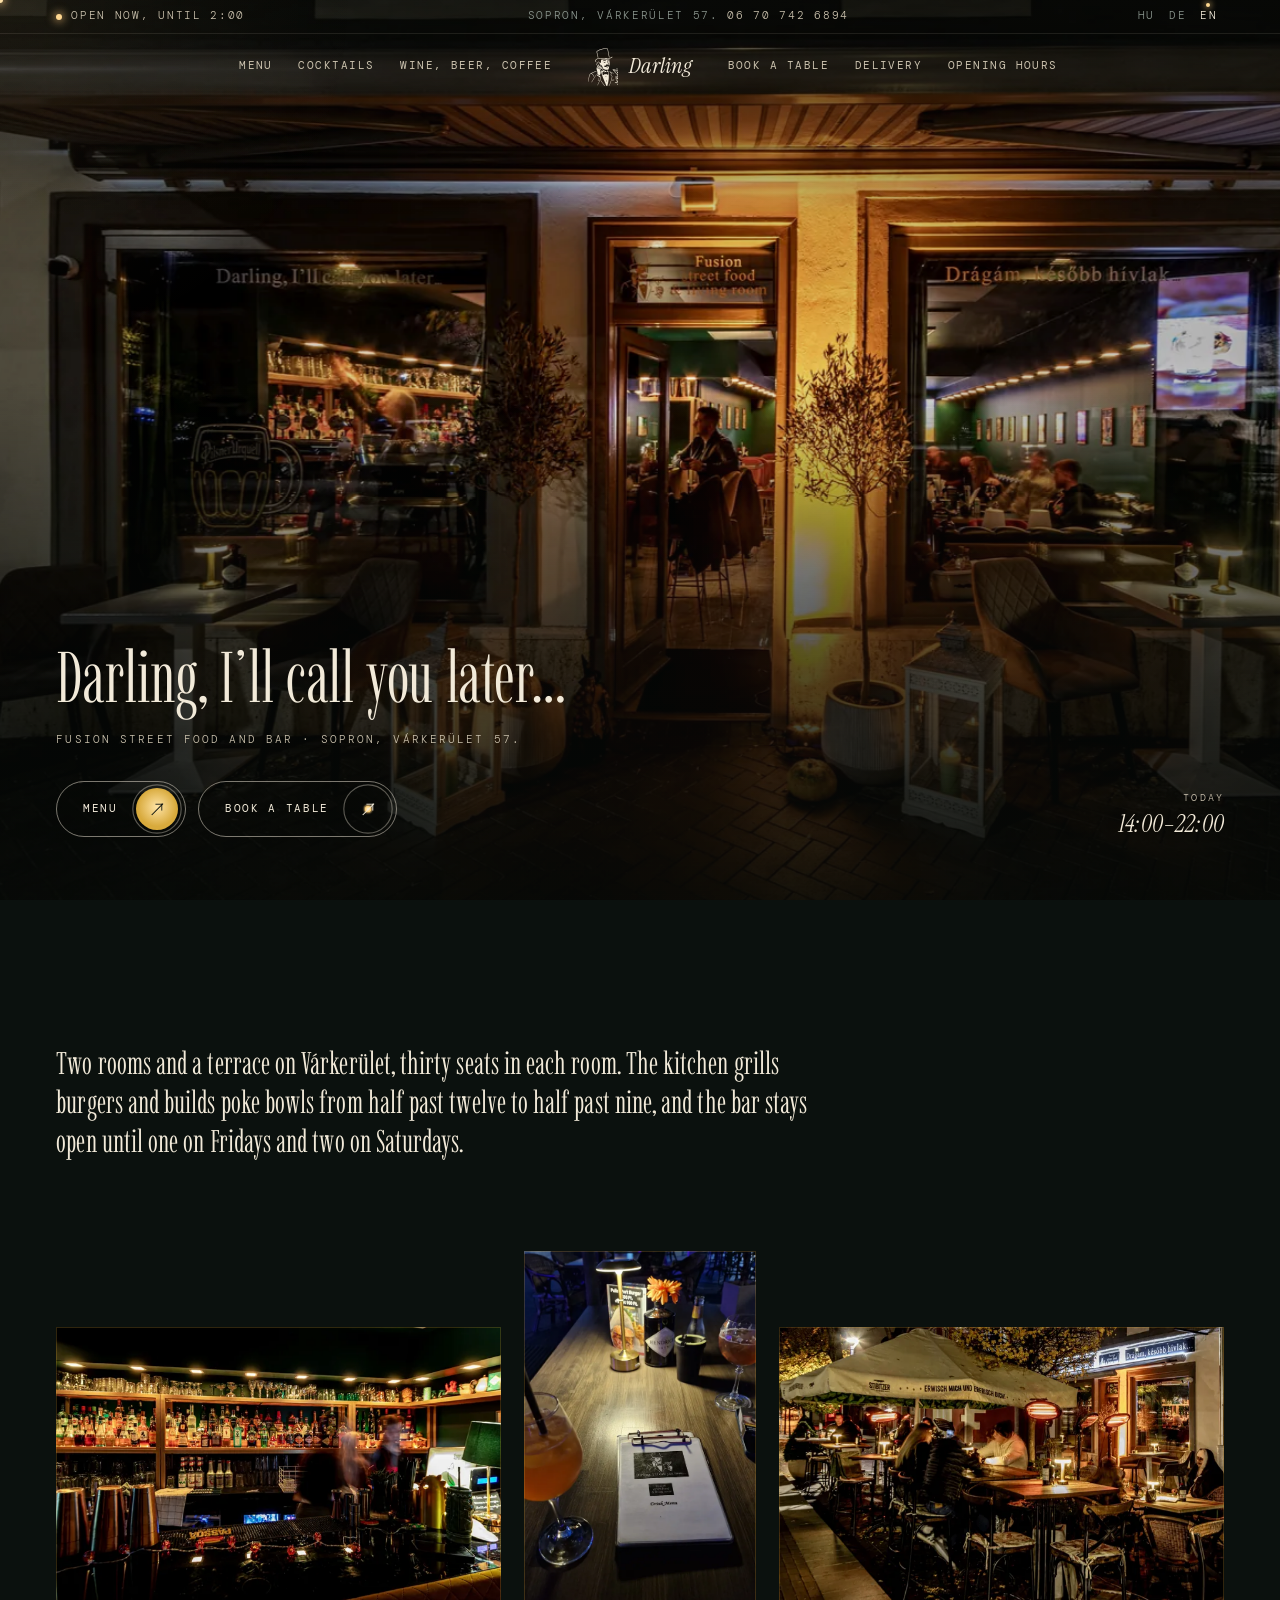
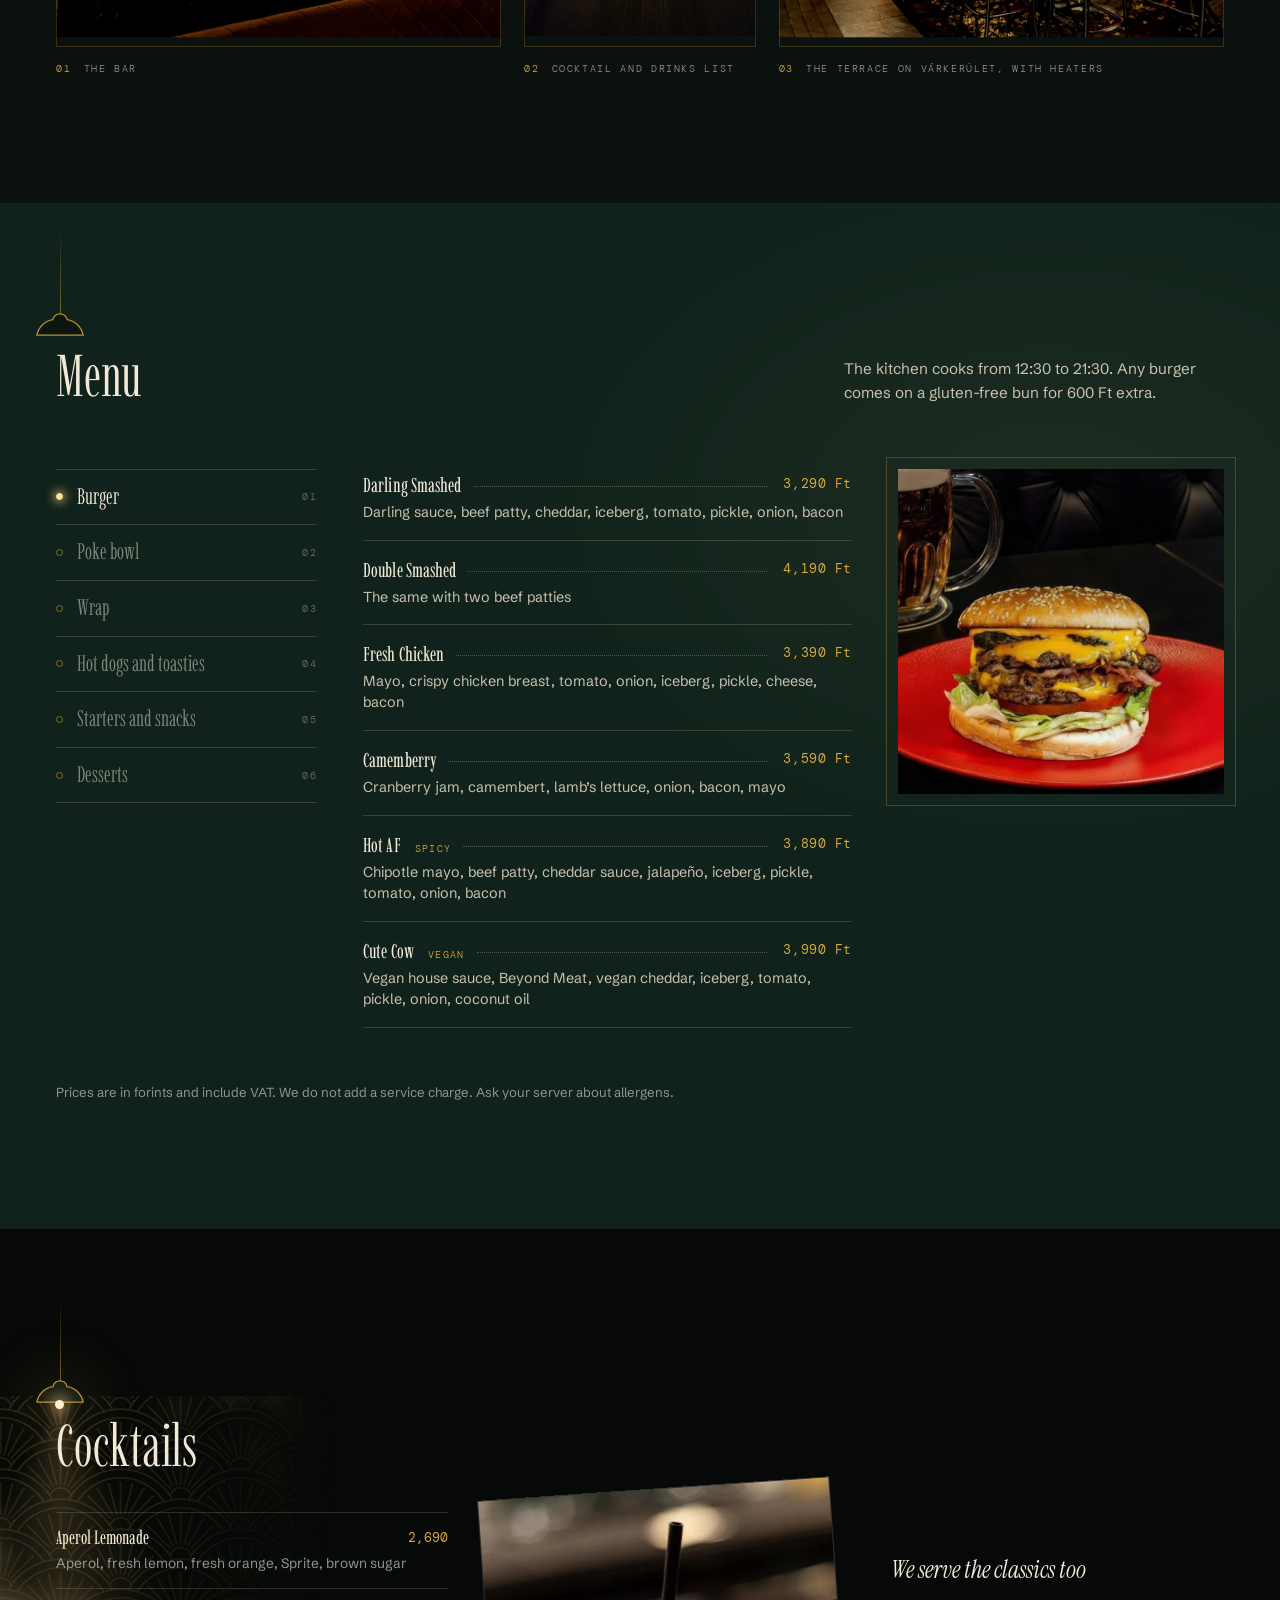
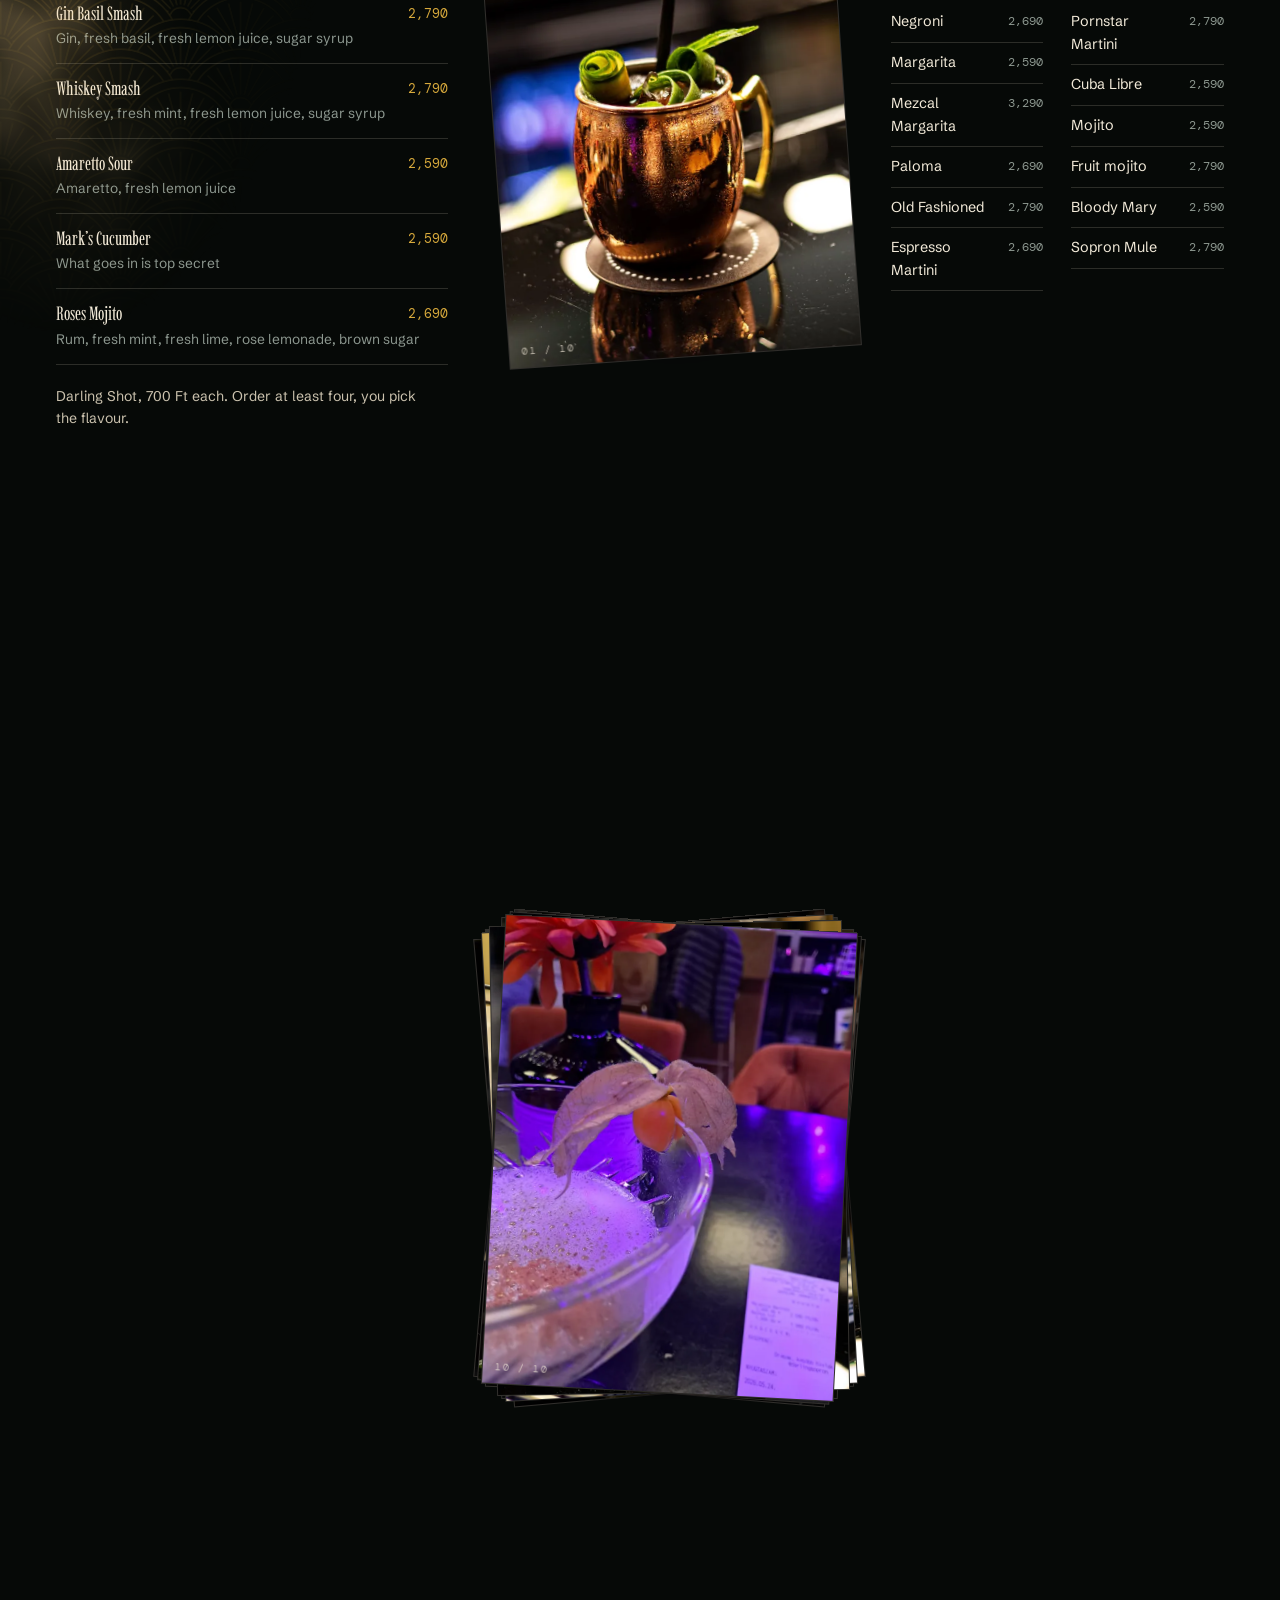
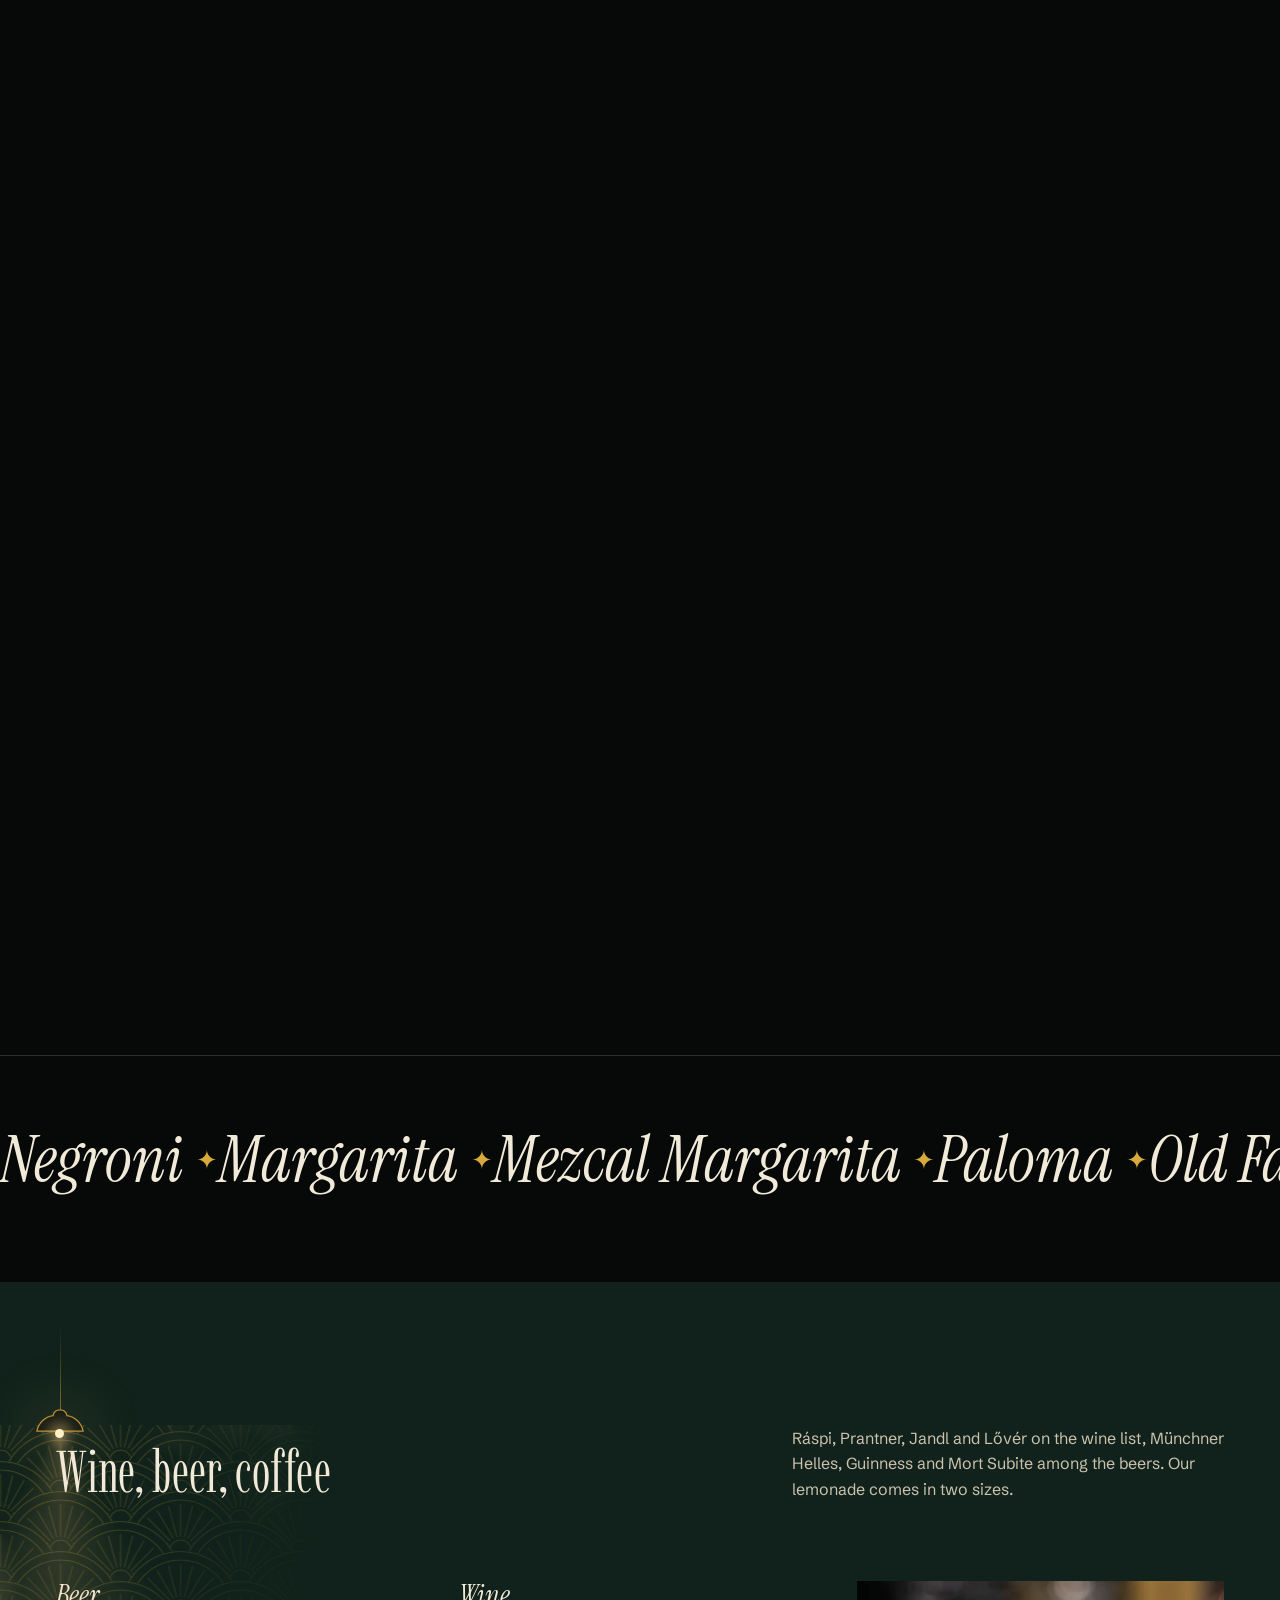
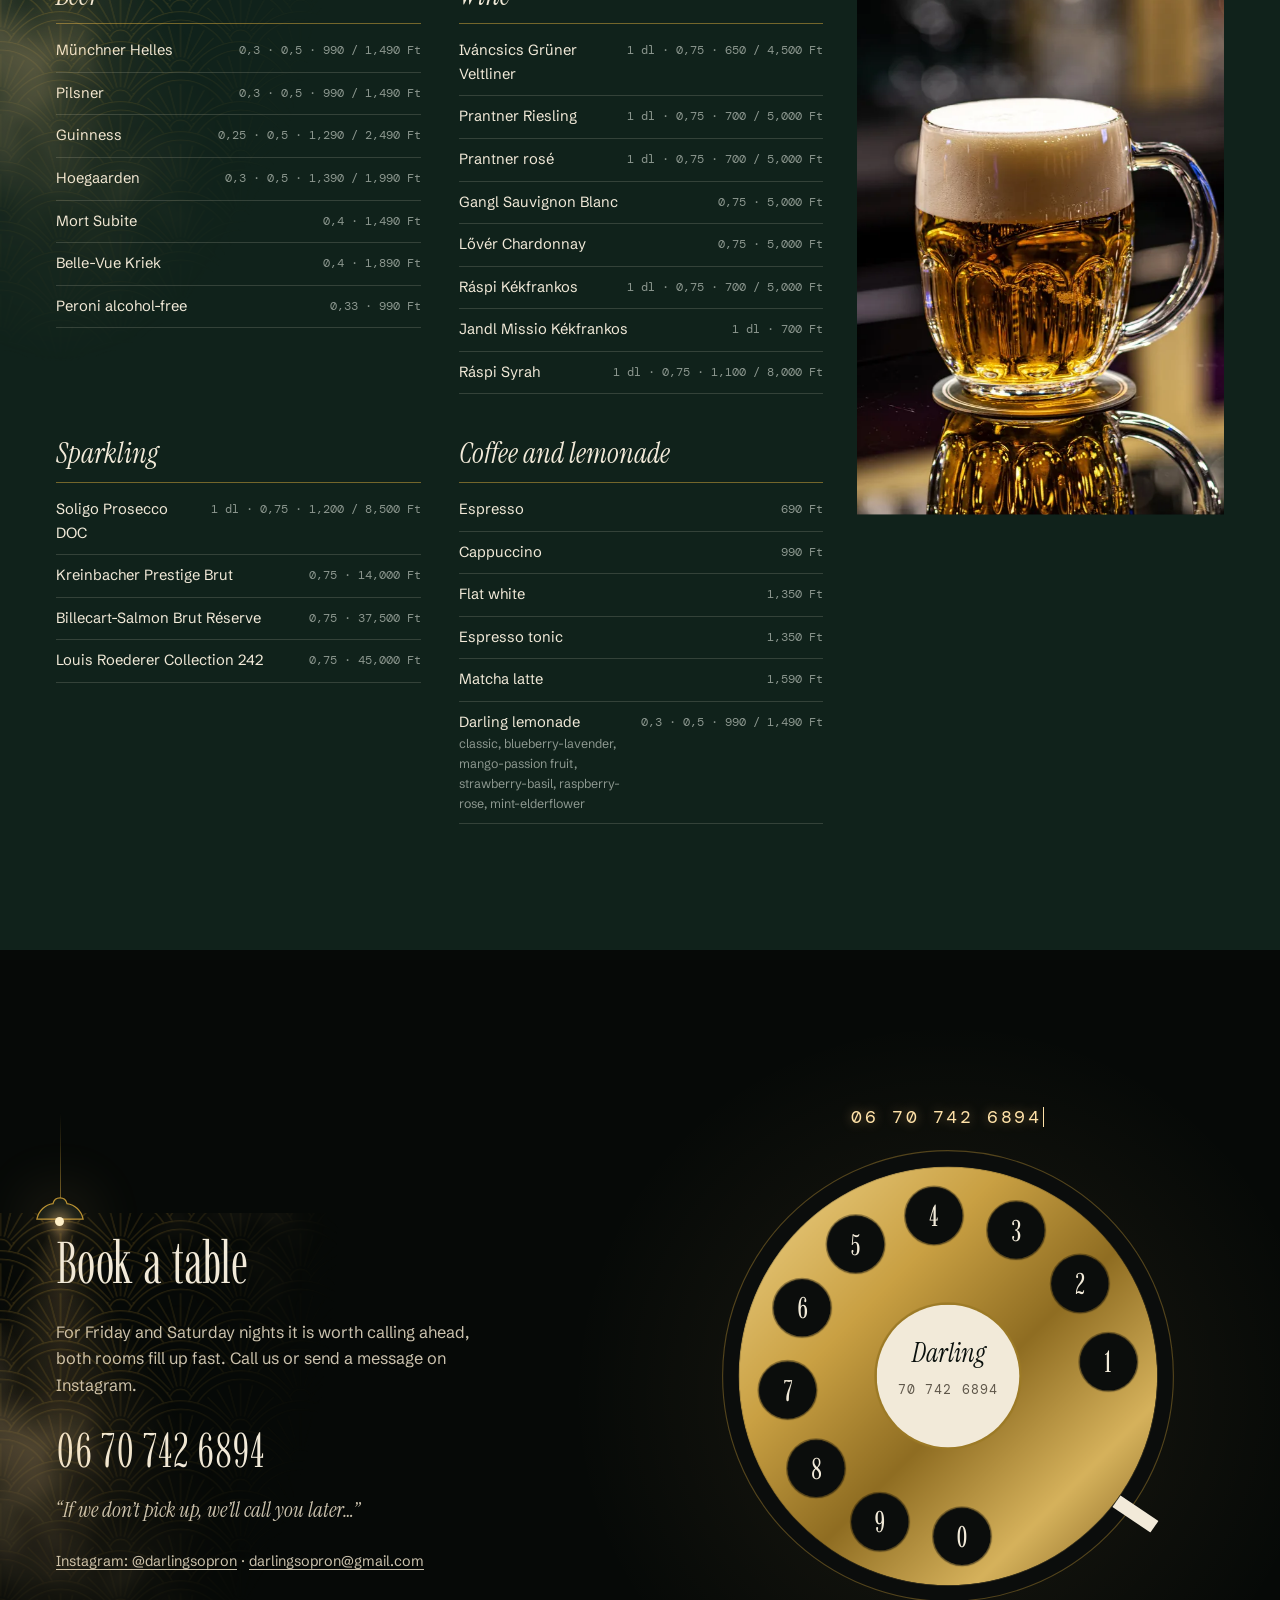
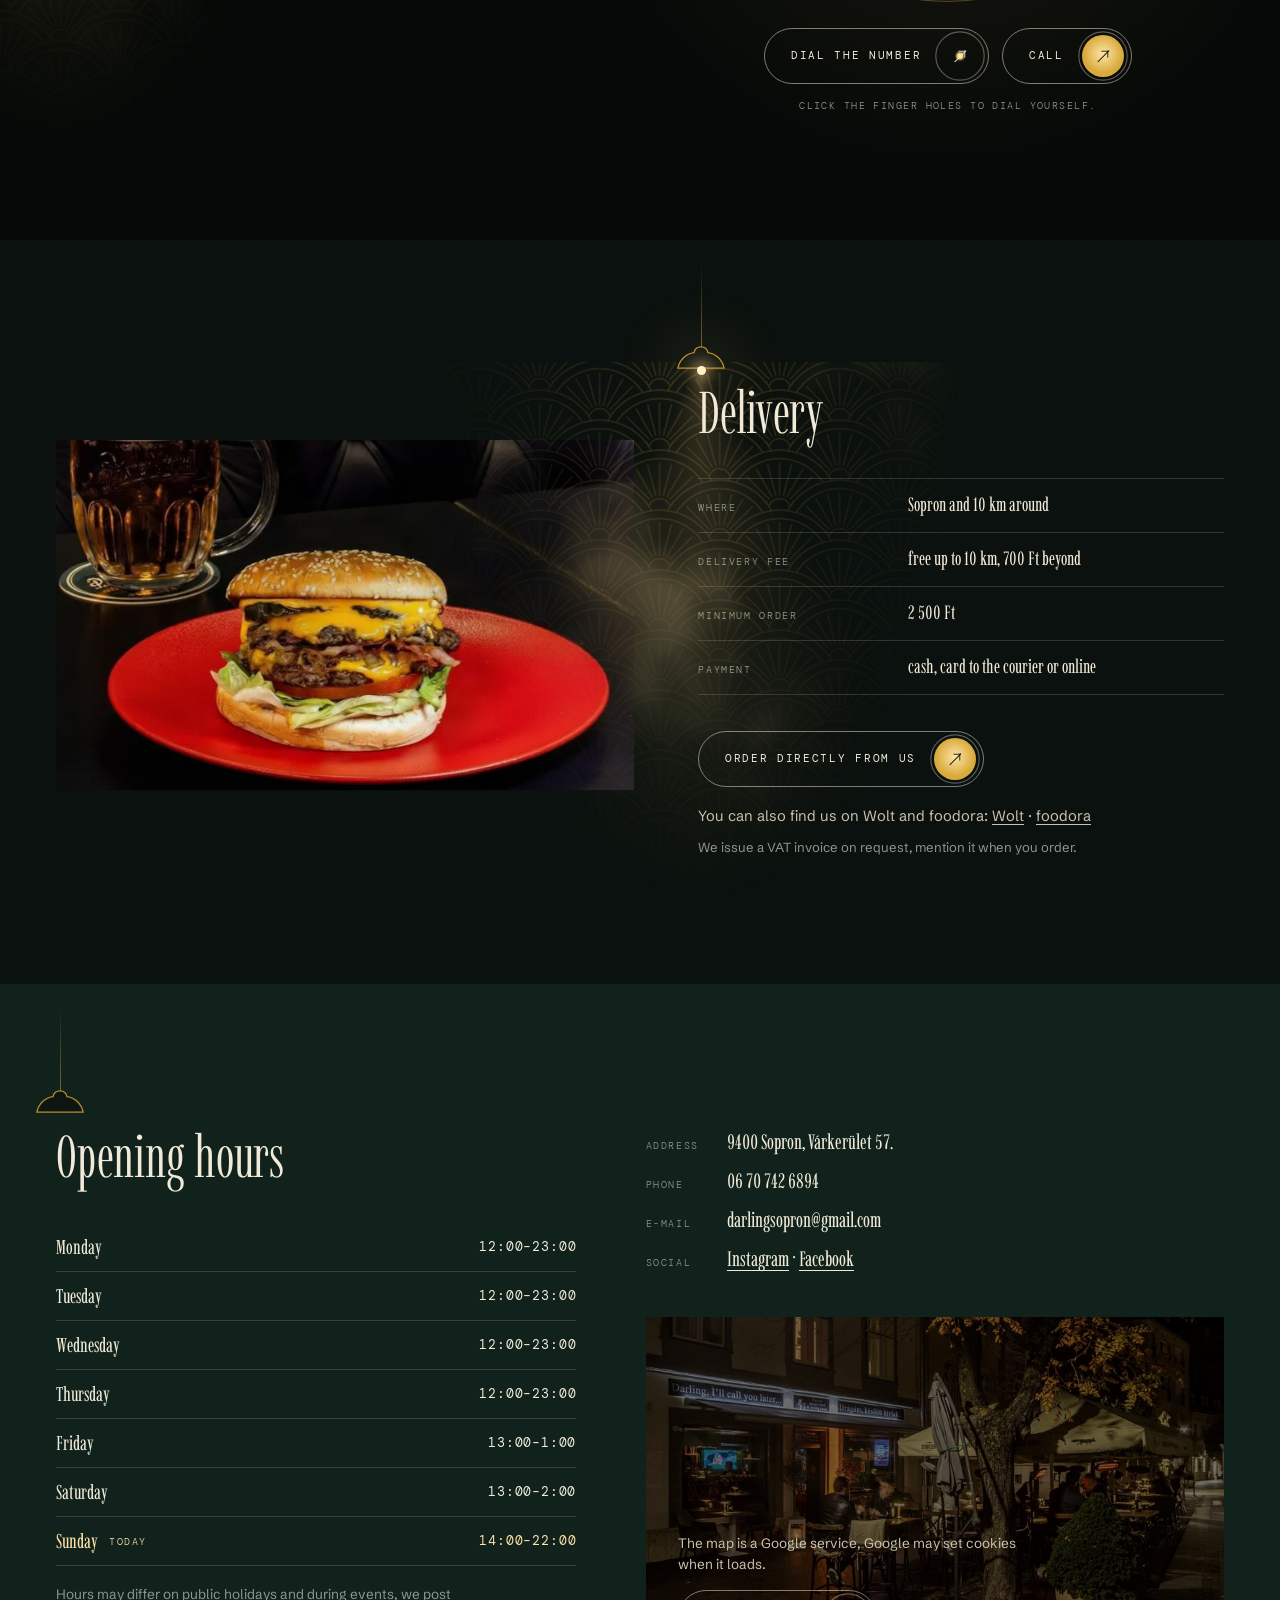
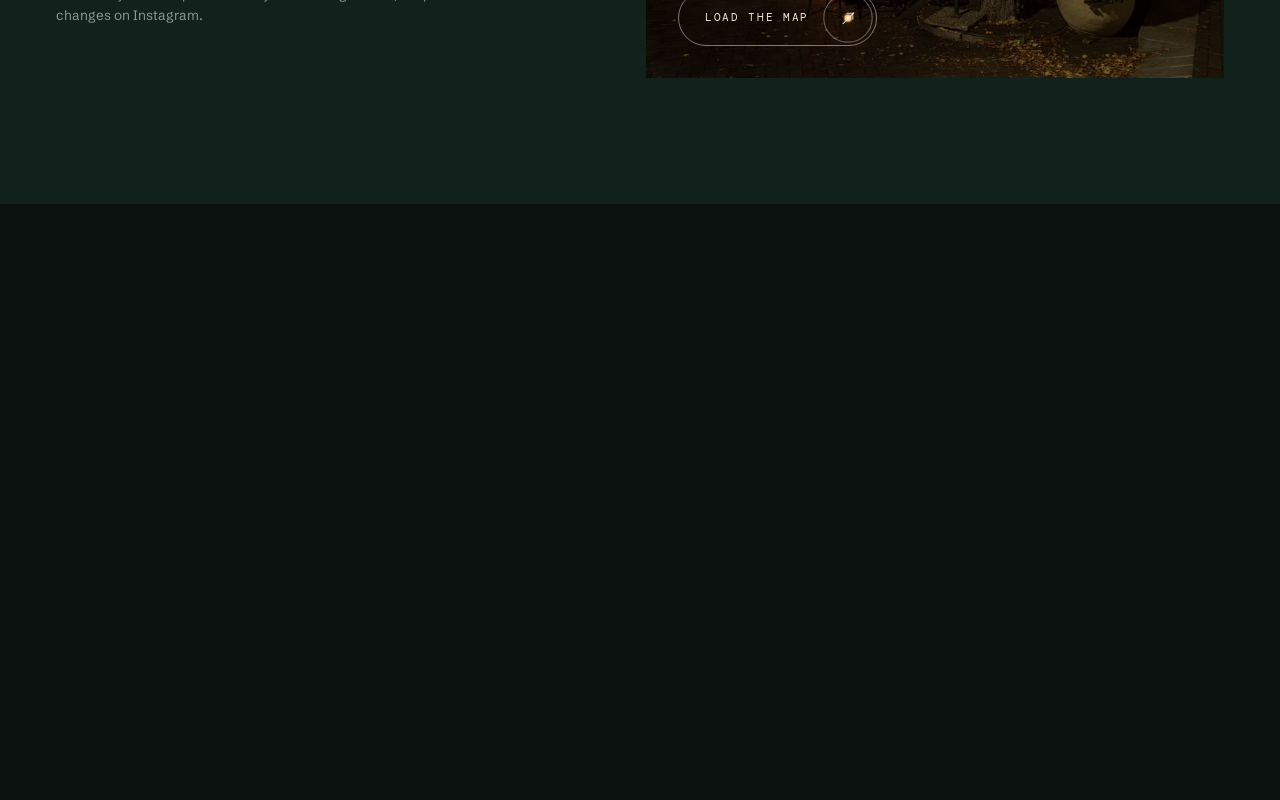
==== site/index.html @ 666ddae2 "v4 háttér: minta csak a fényben, lámpafüst Co-Authored-By: Claude Opus 5.5 <noreply@anthropic.com> C" ====
<!doctype html>
<html lang="hu" class="js">
<head>
<meta charset="utf-8">
<meta name="viewport" content="width=device-width, initial-scale=1">
<title>Drágám, később hívlak… · Darling, I’ll call you later · Sopron, Várkerület 57.</title>
<meta name="description" content="Street food, koktélbár és kávé Sopronban, a Várkerület 57–59.-ben. Smashed burger, poke bowl, wrap, koktélok, soproni borok. Asztalfoglalás: 06 70 742 6894.">
<meta name="robots" content="noindex">
<meta name="theme-color" content="#0d1411">
<meta property="og:title" content="Drágám, később hívlak… · Sopron, Várkerület 57.">
<meta property="og:description" content="Street food, koktélok és kávé a soproni Várkerületen.">
<meta property="og:image" content="img/hero-1400.webp?v=4">
<link rel="icon" href="img/favicon.svg?v=4" type="image/svg+xml">
<link rel="preload" href="fonts/imbue-latin-opsz-normal.woff2" as="font" type="font/woff2" crossorigin>
<link rel="preload" href="fonts/imbue-latin-ext-opsz-normal.woff2" as="font" type="font/woff2" crossorigin>
<link rel="preload" href="fonts/dm-mono-latin-300-normal.woff2" as="font" type="font/woff2" crossorigin>
<link rel="preload" href="fonts/schibsted-grotesk-latin-wght-normal.woff2" as="font" type="font/woff2" crossorigin>
<link rel="preload" href="img/hero-1400.webp?v=4" as="image" media="(max-width: 1400px)">
<link rel="preload" href="img/hero-2400.webp?v=4" as="image" media="(min-width: 1401px)">
<link rel="stylesheet" href="css/style.css?v=4">
<script>
(function(){var h=document.documentElement,s=null;try{s=sessionStorage.getItem('dl-intro')}catch(e){}
var rm=matchMedia('(prefers-reduced-motion: reduce)').matches,sd=navigator.connection&&navigator.connection.saveData;
if(!s&&!rm&&!sd&&!(location.hash&&location.hash.length>1)&&scrollY<40){h.classList.add('intro-on');setTimeout(function(){if(!h.classList.contains('intro-run'))h.classList.add('no-intro');},4500);}
try{var l=localStorage.getItem('dl-lang');if(!l){var n=(navigator.languages||[navigator.language||'hu']).map(function(x){return String(x).slice(0,2)});l=n.filter(function(x){return x==='hu'||x==='de'||x==='en'})[0]||'en';}if(l!=='hu'){h.lang=l;h.classList.add('lang-pending');}}catch(e){}})();
</script>
</head>
<body>
<a class="skip" href="#etlap" data-i18n="skip">Ugrás az étlapra</a>

<div class="intro" id="intro" aria-hidden="true">
  <div class="intro__half intro__half--l"></div>
  <div class="intro__half intro__half--r"></div>
  <div class="intro__glow"></div>
  <div class="intro__seam"></div>
  <div class="intro__bar intro__bar--t"></div>
  <div class="intro__bar intro__bar--b"></div>
  <p class="intro__cap"><span class="intro__l1" id="introL1"></span><span class="intro__l2" id="introL2"></span></p>
  <p class="intro__sub" id="introSub"></p>
  <p class="intro__skip" id="introSkip"></p>
</div>

<header class="hd" id="hd">
  <div class="hd__strip">
    <span class="live" id="live"><i></i><span id="liveTxt">Nyitvatartás</span></span>
    <a class="hd__tel" href="tel:+36707426894"><i>Sopron, Várkerület 57.</i>06 70 742 6894</a>
    <div class="lang" role="group" aria-label="Nyelv / Sprache / Language">
      <button type="button" data-lang="hu" aria-pressed="true">HU</button><button type="button" data-lang="de" aria-pressed="false">DE</button><button type="button" data-lang="en" aria-pressed="false">EN</button>
    </div>
  </div>
  <div class="hd__bar">
    <nav class="hd__nav" aria-label="Fő menü">
      <div class="hd__grp hd__grp--l">
        <a href="#etlap" data-i18n="n1">Étlap</a>
        <a href="#bar" data-i18n="n2">Koktélok</a>
        <a href="#italok" data-i18n="n3">Bor, sör, kávé</a>
      </div>
      <a class="hd__brand" href="#top" aria-label="Darling, I’ll call you later, vissza az elejére">
        <img src="img/logo.svg?v=4" alt="" width="34" height="43">
        <span class="hd__name">Darling</span>
      </a>
      <div class="hd__grp hd__grp--r">
        <a href="#foglalas" data-i18n="n4">Asztalfoglalás</a>
        <a href="#rendeles" data-i18n="n5">Házhozszállítás</a>
        <a href="#nyitvatartas" data-i18n="n6">Nyitvatartás</a>
      </div>
    </nav>
    <div class="hd__mob">
      <div class="lang" role="group" aria-label="Nyelv / Sprache / Language">
        <button type="button" data-lang="hu" aria-pressed="true">HU</button><button type="button" data-lang="de" aria-pressed="false">DE</button><button type="button" data-lang="en" aria-pressed="false">EN</button>
      </div>
      <button class="burger" id="burger" type="button" aria-expanded="false" aria-controls="mnav"><span></span><span></span><b data-i18n="menu">Menü</b></button>
    </div>
  </div>
</header>

<nav class="mnav" id="mnav" hidden aria-label="Menü">
  <a href="#etlap"><span>01</span><b data-i18n="n1">Étlap</b></a>
  <a href="#bar"><span>02</span><b data-i18n="n2">Koktélok</b></a>
  <a href="#italok"><span>03</span><b data-i18n="n3">Bor, sör, kávé</b></a>
  <a href="#foglalas"><span>04</span><b data-i18n="n4">Asztalfoglalás</b></a>
  <a href="#rendeles"><span>05</span><b data-i18n="n5">Házhozszállítás</b></a>
  <a href="#nyitvatartas"><span>06</span><b data-i18n="n6">Nyitvatartás</b></a>
  <p class="mnav__tel"><a href="tel:+36707426894">06 70 742 6894</a></p>
</nav>

<main id="main">

<section class="hero" id="top" data-gl="1">
  <div class="hero__stack">
    <img class="hero__img" src="img/hero-1400.webp?v=4" srcset="img/hero-800.webp?v=4 800w, img/hero-1400.webp?v=4 1400w, img/hero-2400.webp?v=4 2400w" sizes="100vw" alt="A Darling bejárata este a Várkerületen: nyitott ajtó, lámpások, asztalok a járdán" width="2400" height="1597" fetchpriority="high">
    <div class="hero__shade"></div>
    <div class="hero__dark" id="heroDark"></div>
  </div>
  <div class="hero__txt">
    <h1 class="hero__title bl" id="heroTitle" data-i18n="h1">Drágám, később hívlak…</h1>
    <p class="hero__sub" data-i18n="hsub">Fusion street food és bár · Sopron, Várkerület 57.</p>
    <div class="hero__go">
      <a class="go" href="#etlap"><span data-i18n="hgo1">Étlap</span><i class="go__ar" aria-hidden="true"></i></a>
      <a class="go go--line" href="#foglalas"><span data-i18n="hgo2">Asztalfoglalás</span><i class="go__ar" aria-hidden="true"></i></a>
    </div>
  </div>
  <p class="hero__today" id="heroToday"></p>
</section>

<section class="sec about" id="rolunk" aria-labelledby="aboutH">
  <div class="about__in">
    <h2 class="sr" id="aboutH" data-i18n="aboutH">Rólunk</h2>
    <p class="lede" id="lede" data-i18n="lede">Két terem és egy terasz a Várkerületen, mindkét teremben harminc hely. A konyha fél egytől fél tízig süti a burgereket és rakja össze a poke bowlokat, a bárpult pénteken egyig, szombaton kettőig van nyitva.</p>
    <div class="about__pics">
      <figure class="ph ph--a" style="--i:0"><div class="ph__in"><img src="img/bar-1400.webp?v=4" srcset="img/bar-800.webp?v=4 800w, img/bar-1400.webp?v=4 1400w, img/bar-2200.webp?v=4 2200w" sizes="(min-width: 900px) 40vw, 100vw" alt="A bárpult este: polcok tele üvegekkel, sárga steppelt pultfront" loading="lazy" width="1400" height="953"></div><figcaption><b>01</b><span data-i18n="capBar">A bárpult</span></figcaption></figure>
      <figure class="ph ph--c" style="--i:1"><div class="ph__in"><img src="img/asztal-800.webp?v=4" srcset="img/asztal-800.webp?v=4 800w, img/asztal-1400.webp?v=4 1400w" sizes="(min-width: 900px) 20vw, 50vw" alt="Koktél és itallap a fapulton, asztali lámpa fényénél" loading="lazy" width="800" height="1067"></div><figcaption><b>02</b><span data-i18n="capAsztal">Koktél és itallap</span></figcaption></figure>
      <figure class="ph ph--b" style="--i:2"><div class="ph__in"><img src="img/terasz-1400.webp?v=4" srcset="img/terasz-800.webp?v=4 800w, img/terasz-1400.webp?v=4 1400w" sizes="(min-width: 900px) 40vw, 50vw" alt="A terasz este, napernyők alatt hősugárzók és asztali lámpák" loading="lazy" width="1400" height="951"></div><figcaption><b>03</b><span data-i18n="capTerasz">Terasz a Várkerületen, hősugárzókkal</span></figcaption></figure>
    </div>
  </div>
</section>

<section class="sec menu" id="etlap" aria-labelledby="menuH">
  <div class="menu__head">
    <h2 class="h2 bl" id="menuH" data-i18n="menuH">Étlap</h2>
    <p class="menu__note" data-i18n="menuNote">A konyha 12:30 és 21:30 között főz. Bármelyik burger kérhető gluténmentes bucival, 600 Ft felárral.</p>
  </div>
  <div class="menu__grid">
    <div class="menu__tabs" role="tablist" id="tabs" aria-label="Étlap kategóriák"></div>
    <div class="menu__list" id="menuList" role="tabpanel" aria-live="polite"></div>
    <div class="menu__pic" aria-hidden="true"><div class="menu__frame" id="menuPic"></div></div>
  </div>
  <p class="menu__foot" data-i18n="menuFoot">Az árak forintban értendők és tartalmazzák az áfát, szervizdíjat nem számolunk fel. Az allergénekről a felszolgálónál érdeklődj.</p>
</section>

<section class="sec bar" id="bar" aria-labelledby="barH">
  <div class="bar__run" id="barRun">
  <div class="bar__pin" id="barPin">
    <div class="bar__l">
      <h2 class="h2 bl" id="barH" data-i18n="barH">Koktélok</h2>
      <ul class="clist" id="cList"></ul>
      <p class="bar__shot" data-i18n="shot">Darling Shot, darabja 700 Ft. Legalább négyet kérj, az ízt te választod.</p>
    </div>
    <div class="bar__deck" id="deck" aria-hidden="true"></div>
    <div class="bar__r">
      <h3 class="h3" data-i18n="classH">A klasszikusok is megvannak</h3>
      <ul class="classics" id="classics"></ul>
    </div>
  </div>
  </div>
  <div class="mq" id="mq" aria-hidden="true"><div class="mq__t" id="mqT"></div></div>
</section>

<section class="sec drinks" id="italok" aria-labelledby="drH">
  <div class="drinks__top">
    <h2 class="h2 bl" id="drH" data-i18n="drH">Bor, sör, kávé</h2>
    <p class="drinks__lede" data-i18n="drLede">A borlapon Ráspi, Prantner, Jandl és Lővér, a sörök között Münchner Helles, Guinness és Mort Subite. A házi limonádét két méretben kérheted.</p>
  </div>
  <div class="drinks__grid" id="drGrid"></div>
  <figure class="drinks__pic ph"><div class="ph__in"><img src="img/sor-1100.webp?v=4" srcset="img/sor-600.webp?v=4 600w, img/sor-1100.webp?v=4 1100w" sizes="(min-width: 900px) 30vw, 80vw" alt="Csapolt sör korsóban a pulton" loading="lazy" width="1100" height="1619"></div></figure>
</section>

<section class="sec book" id="foglalas" aria-labelledby="bookH">
  <div class="book__l">
    <h2 class="h2 bl" id="bookH" data-i18n="bookH">Asztalfoglalás</h2>
    <p class="book__p" data-i18n="bookP">Péntek és szombat estére érdemes előre szólni, a két terem hamar megtelik. Hívj minket, vagy írj üzenetet Instagramon.</p>
    <a class="book__tel" href="tel:+36707426894" id="bookTel">06 70 742 6894</a>
    <p class="book__their" data-i18n="bookQ">„Ha esetleg nem vesszük fel, később hívunk…”</p>
    <p class="book__alt"><a class="ul" href="https://www.instagram.com/darlingsopron/" target="_blank" rel="noopener">Instagram: @darlingsopron</a> · <a class="ul" href="mailto:darlingsopron@gmail.com">darlingsopron@gmail.com</a></p>
  </div>
  <div class="book__r">
    <div class="dial" id="dial">
      <p class="dial__screen" id="dialScreen" aria-live="polite"><span id="dialNum"></span><i class="dial__caret"></i></p>
      <svg class="dial__svg" id="dialSvg" viewBox="-200 -200 400 400" role="img" aria-label="Tárcsás telefon, a Darling számát tárcsázza">
        <circle class="dial__base" r="196"/>
        <g id="dialNums"></g>
        <g class="dial__wheel" id="dialWheel"><circle class="dial__plate" r="182"/><g id="dialHoles"></g><circle class="dial__hub" r="64"/></g>
        <g class="dial__mid"><circle r="62" class="dial__card"/><text y="-12" class="dial__ct">Darling</text><text y="16" class="dial__cn">70 742 6894</text></g>
        <path class="dial__stop" d="M150 104 L183 126 L176 136 L143 114 Z"/>
      </svg>
      <div class="dial__btns">
        <button type="button" class="go go--line" id="dialGo"><span data-i18n="dialGo">Tárcsázd a számot</span><i class="go__ar" aria-hidden="true"></i></button>
        <a class="go" href="tel:+36707426894"><span data-i18n="dialCall">Hívás</span><i class="go__ar" aria-hidden="true"></i></a>
      </div>
      <p class="dial__hint" data-i18n="dialHint">A lyukakra kattintva magad is tárcsázhatsz.</p>
    </div>
  </div>
</section>

<section class="sec deliv" id="rendeles" aria-labelledby="delH">
  <figure class="deliv__pic ph"><div class="ph__in"><img src="img/w-burger-1400.webp?v=4" srcset="img/w-burger-800.webp?v=4 800w, img/w-burger-1400.webp?v=4 1400w" sizes="(min-width: 900px) 52vw, 100vw" alt="Smashed burger piros tányéron, mögötte korsó sör" loading="lazy" width="1400" height="788"></div></figure>
  <div class="deliv__txt">
    <h2 class="h2 bl" id="delH" data-i18n="delH">Házhozszállítás</h2>
    <dl class="facts">
      <div><dt data-i18n="d1t">Hová</dt><dd data-i18n="d1d">Sopron és 10 km-es környéke</dd></div>
      <div><dt data-i18n="d2t">Szállítási díj</dt><dd data-i18n="d2d">10 km-ig ingyenes, azon túl 700 Ft</dd></div>
      <div><dt data-i18n="d3t">Legkisebb rendelés</dt><dd>2 500 Ft</dd></div>
      <div><dt data-i18n="d4t">Fizetés</dt><dd data-i18n="d4d">készpénz, bankkártya a futárnál vagy online</dd></div>
    </dl>
    <div class="deliv__go">
      <a class="go" href="https://darling.waiterio.com/hu/menu" target="_blank" rel="noopener"><span data-i18n="ordOwn">Rendelés közvetlenül tőlünk</span><i class="go__ar" aria-hidden="true"></i></a>
      <p class="deliv__also"><span data-i18n="ordAlso">Wolton és foodorán is megtalálsz:</span> <a class="ul" href="https://wolt.com/hu/hun/sopron/restaurant/darling-ill-call-you-later" target="_blank" rel="noopener">Wolt</a> · <a class="ul" href="https://www.foodora.hu/restaurant/cptg/darling-ill-call-you-later" target="_blank" rel="noopener">foodora</a></p>
      <p class="deliv__note" data-i18n="ordNote">Áfás számlát kérésre adunk, ezt a rendelésnél jelezd.</p>
    </div>
  </div>
</section>

<section class="sec visit" id="nyitvatartas" aria-labelledby="visH">
  <div class="visit__l">
    <h2 class="h2 bl" id="visH" data-i18n="visH">Nyitvatartás</h2>
    <table class="hours" id="hours"><caption class="sr" data-i18n="visH">Nyitvatartás</caption><tbody></tbody></table>
    <p class="visit__note" data-i18n="visNote">Ünnepnapokon és rendezvények idején eltérhet, ezt Instagramon jelezzük.</p>
  </div>
  <div class="visit__r">
    <address class="addr">
      <span class="addr__k" data-i18n="aK">Cím</span>
      <a class="addr__v" href="https://maps.google.com/?q=Darling,+I%27ll+call+you+later...,+Sopron,+V%C3%A1rker%C3%BClet+57" target="_blank" rel="noopener">9400 Sopron, Várkerület 57.</a>
      <span class="addr__k" data-i18n="tK">Telefon</span>
      <a class="addr__v" href="tel:+36707426894">06 70 742 6894</a>
      <span class="addr__k">E-mail</span>
      <a class="addr__v" href="mailto:darlingsopron@gmail.com">darlingsopron@gmail.com</a>
      <span class="addr__k" data-i18n="sK">Közösségi oldalak</span>
      <span class="addr__v"><a class="ul" href="https://www.instagram.com/darlingsopron/" target="_blank" rel="noopener">Instagram</a> · <a class="ul" href="https://www.facebook.com/profile.php?id=61559651763220" target="_blank" rel="noopener">Facebook</a></span>
    </address>
    <div class="map" id="map">
      <img src="img/terasz2-800.webp?v=4" srcset="img/terasz2-800.webp?v=4 800w, img/terasz2-1400.webp?v=4 1400w" sizes="(min-width: 900px) 44vw, 100vw" alt="A Darling homlokzata és terasza este a Várkerületen" loading="lazy" width="1400" height="951">
      <div class="map__ov">
        <p data-i18n="mapP">A térkép a Google szolgáltatása, betöltéskor a Google sütiket használhat.</p>
        <button type="button" class="go go--line" id="mapGo"><span data-i18n="mapGo">Térkép betöltése</span><i class="go__ar" aria-hidden="true"></i></button>
      </div>
    </div>
  </div>
</section>

</main>

<footer class="ft" id="ft">
  <div class="ft__in">
    <img class="ft__logo" src="img/logo.svg?v=4" alt="" width="180" height="227" loading="lazy">
    <p class="ft__big"><span data-i18n="ftBig">Drágám, később hívlak…</span></p>
    <div class="ft__cols">
      <p><b>Darling, I’ll call you later…</b><br>9400 Sopron, Várkerület 57–59.<br><a href="tel:+36707426894">06 70 742 6894</a><br><a href="mailto:darlingsopron@gmail.com">darlingsopron@gmail.com</a></p>
      <p><span data-i18n="ftOp">Üzemeltető</span>: SZMT GROUP Kft.<br><span data-i18n="ftSeat">Székhely</span>: 9400 Sopron, Deákkúti út 16/A<br><a class="ul" href="jogi.html" data-i18n="ftLegal">Impresszum és adatkezelés</a></p>
      <p><span data-i18n="ftPhotos">Fotók: a Darling saját képei.</span><br><span data-i18n="ftHost">Tárhely: Netlify, Inc.</span></p>
    </div>
  </div>
</footer>

<canvas class="smoke" id="smoke" aria-hidden="true"></canvas>
<div class="glow" id="glow" aria-hidden="true"></div>
<div class="cur" id="cur" aria-hidden="true"><i class="cur__d"></i><i class="cur__r"><svg viewBox="-17 -17 34 34"><circle r="15.5"/><g id="curH"></g></svg></i></div>
<script src="js/gsap.min.js?v=4"></script>
<script src="js/ScrollTrigger.min.js?v=4"></script>
<script src="js/lenis.min.js?v=4"></script>
<script src="js/main.js?v=4"></script>
</body>
</html>
---- site/css/style.css ----
/* Darling, I’ll call you later… – Sopron, Várkerület 57. Bemutató oldal, v4 */
@font-face{font-family:'Imbue';font-style:normal;font-display:swap;font-weight:100 900;src:url(../fonts/imbue-latin-ext-opsz-normal.woff2) format('woff2-variations');unicode-range:U+0100-02BA,U+02BD-02C5,U+02C7-02CC,U+02CE-02D7,U+02DD-02FF,U+0304,U+0308,U+0329,U+1D00-1DBF,U+1E00-1E9F,U+1EF2-1EFF,U+2020,U+20A0-20AB,U+20AD-20C0,U+2113,U+2C60-2C7F,U+A720-A7FF}
@font-face{font-family:'Imbue';font-style:normal;font-display:swap;font-weight:100 900;src:url(../fonts/imbue-latin-opsz-normal.woff2) format('woff2-variations');unicode-range:U+0000-00FF,U+0131,U+0152-0153,U+02BB-02BC,U+02C6,U+02DA,U+02DC,U+0304,U+0308,U+0329,U+2000-206F,U+20AC,U+2122,U+2191,U+2193,U+2212,U+2215,U+FEFF,U+FFFD}
@font-face{font-family:'Instrument';font-style:italic;font-display:swap;font-weight:400;src:url(../fonts/instrument-serif-latin-ext-400-italic.woff2) format('woff2');unicode-range:U+0100-02BA,U+02BD-02C5,U+02C7-02CC,U+02CE-02D7,U+02DD-02FF,U+0304,U+0308,U+0329,U+1D00-1DBF,U+1E00-1E9F,U+1EF2-1EFF,U+2020,U+20A0-20AB,U+20AD-20C0,U+2113,U+2C60-2C7F,U+A720-A7FF}
@font-face{font-family:'Instrument';font-style:italic;font-display:swap;font-weight:400;src:url(../fonts/instrument-serif-latin-400-italic.woff2) format('woff2');unicode-range:U+0000-00FF,U+0131,U+0152-0153,U+02BB-02BC,U+02C6,U+02DA,U+02DC,U+0304,U+0308,U+0329,U+2000-206F,U+20AC,U+2122,U+2191,U+2193,U+2212,U+2215,U+FEFF,U+FFFD}
@font-face{font-family:'DM Mono';font-style:normal;font-display:swap;font-weight:300;src:url(../fonts/dm-mono-latin-ext-300-normal.woff2) format('woff2');unicode-range:U+0100-02BA,U+02BD-02C5,U+02C7-02CC,U+02CE-02D7,U+02DD-02FF,U+0304,U+0308,U+0329,U+1D00-1DBF,U+1E00-1E9F,U+1EF2-1EFF,U+2020,U+20A0-20AB,U+20AD-20C0,U+2113,U+2C60-2C7F,U+A720-A7FF}
@font-face{font-family:'DM Mono';font-style:normal;font-display:swap;font-weight:300;src:url(../fonts/dm-mono-latin-300-normal.woff2) format('woff2');unicode-range:U+0000-00FF,U+0131,U+0152-0153,U+02BB-02BC,U+02C6,U+02DA,U+02DC,U+0304,U+0308,U+0329,U+2000-206F,U+20AC,U+2122,U+2191,U+2193,U+2212,U+2215,U+FEFF,U+FFFD}
@font-face{font-family:'DM Mono';font-style:normal;font-display:swap;font-weight:400;src:url(../fonts/dm-mono-latin-ext-400-normal.woff2) format('woff2');unicode-range:U+0100-02BA,U+02BD-02C5,U+02C7-02CC,U+02CE-02D7,U+02DD-02FF,U+0304,U+0308,U+0329,U+1D00-1DBF,U+1E00-1E9F,U+1EF2-1EFF,U+2020,U+20A0-20AB,U+20AD-20C0,U+2113,U+2C60-2C7F,U+A720-A7FF}
@font-face{font-family:'DM Mono';font-style:normal;font-display:swap;font-weight:400;src:url(../fonts/dm-mono-latin-400-normal.woff2) format('woff2');unicode-range:U+0000-00FF,U+0131,U+0152-0153,U+02BB-02BC,U+02C6,U+02DA,U+02DC,U+0304,U+0308,U+0329,U+2000-206F,U+20AC,U+2122,U+2191,U+2193,U+2212,U+2215,U+FEFF,U+FFFD}
@font-face{font-family:'Schibsted';font-style:normal;font-display:swap;font-weight:400 900;src:url(../fonts/schibsted-grotesk-latin-ext-wght-normal.woff2) format('woff2-variations');unicode-range:U+0100-02BA,U+02BD-02C5,U+02C7-02CC,U+02CE-02D7,U+02DD-02FF,U+0304,U+0308,U+0329,U+1D00-1DBF,U+1E00-1E9F,U+1EF2-1EFF,U+2020,U+20A0-20AB,U+20AD-20C0,U+2113,U+2C60-2C7F,U+A720-A7FF}
@font-face{font-family:'Schibsted';font-style:normal;font-display:swap;font-weight:400 900;src:url(../fonts/schibsted-grotesk-latin-wght-normal.woff2) format('woff2-variations');unicode-range:U+0000-00FF,U+0131,U+0152-0153,U+02BB-02BC,U+02C6,U+02DA,U+02DC,U+0304,U+0308,U+0329,U+2000-206F,U+20AC,U+2122,U+2191,U+2193,U+2212,U+2215,U+FEFF,U+FFFD}

:root{
  --ink:#0b110e; --night:#060907; --green:#10221b; --green2:#183229;
  --cream:#f2ead9; --cream2:#cbc2ae; --dim:#8c978f;
  --gold:#d8aa3c; --gold2:#b8902f; --warm:255,204,128;
  --line:rgba(242,234,217,.16);
  --serif:'Imbue','Didot','Bodoni 72',Georgia,serif;
  --ital:'Instrument','Didot',Georgia,serif;
  --mono:'DM Mono',ui-monospace,Menlo,monospace;
  --sans:'Schibsted',system-ui,-apple-system,'Segoe UI',sans-serif;
  --pad:clamp(20px,4.4vw,72px);
  --ease:cubic-bezier(.16,1,.3,1);
  --fs-h2:clamp(2.5rem,4.6vw,4.8rem);
}
*,*::before,*::after{box-sizing:border-box}
*{-webkit-tap-highlight-color:transparent}
[hidden]{display:none!important}
html{-webkit-text-size-adjust:100%;text-size-adjust:100%;background:var(--ink)}
body{margin:0;background:var(--ink);color:var(--cream);font:400 1rem/1.6 var(--sans);-webkit-font-smoothing:antialiased;overflow-x:clip}
html.lenis,html.lenis body{height:auto}
.lenis.lenis-smooth{scroll-behavior:auto!important}
img{display:block;max-width:100%;height:auto}
a{color:inherit;text-decoration:none}
button{font:inherit;color:inherit;background:none;border:0;padding:0;cursor:pointer}
h1,h2,h3,p,ul,dl,dd,figure{margin:0}
ul{list-style:none;padding:0}
:focus{outline:none}
:focus-visible{outline:1px solid var(--gold);outline-offset:4px}
::selection{background:rgba(216,170,60,.35);color:var(--cream)}
.sr{position:absolute!important;width:1px;height:1px;overflow:hidden;clip:rect(0 0 0 0);white-space:nowrap}
.skip{position:fixed;left:12px;top:-60px;z-index:200;background:var(--cream);color:var(--ink);padding:10px 14px}
.skip:focus{top:12px}
html.lang-pending body{opacity:0}
.ul{background:linear-gradient(currentColor,currentColor) 0 100%/100% 1px no-repeat;transition:background-size .3s var(--ease)}
.ul:hover{background-size:0 1px;background-position:100% 100%}
.mono{font:400 .72rem/1.4 var(--mono);letter-spacing:.14em;text-transform:uppercase}

/* ---------------- intro: mozivászon, felirat élő idővel, fénycsík az ajtóban, felkapcsolódó lámpák */
.intro{display:none;position:fixed;inset:0;z-index:120;color:var(--cream);overflow:hidden}
html.intro-on .intro{display:block}
html.no-intro .intro{display:none}
.intro__half{position:absolute;top:0;bottom:0;width:50.5%;background:#030504;will-change:transform}
.intro__half--l{left:0;background:radial-gradient(90% 70% at 100% 52%,#0a0f0c,#030504 70%)}
.intro__half--r{right:0;background:radial-gradient(90% 70% at 0 52%,#0a0f0c,#030504 70%)}
.intro__glow{position:absolute;left:50%;top:0;bottom:0;width:70vw;margin-left:-35vw;background:radial-gradient(22% 48% at 50% 56%,rgba(var(--warm),.42),rgba(var(--warm),.10) 48%,rgba(var(--warm),0) 100%);opacity:0;will-change:opacity,transform;z-index:1}
.intro__seam{position:absolute;left:50%;top:14%;bottom:12%;width:2px;margin-left:-1px;background:linear-gradient(rgba(255,226,168,0),#ffe2a8 28%,#ffd28a 72%,rgba(255,210,138,0));opacity:0;transform:scaleY(.15);z-index:1}
.intro__bar{position:absolute;left:0;right:0;height:11vh;background:#000;z-index:3;will-change:transform}
.intro__bar--t{top:0}.intro__bar--b{bottom:0}
.intro__cap{position:absolute;left:var(--pad);right:var(--pad);top:50%;transform:translateY(-50%);text-align:center;z-index:4}
.intro__l1{display:block;font:300 clamp(.68rem,1vw,.8rem)/1.6 var(--mono);letter-spacing:.34em;text-transform:uppercase;color:var(--cream2)}
.intro__l1 b{font-weight:300;opacity:0}
.intro__l2{display:block;margin-top:14px;font:italic 400 clamp(1.3rem,2.2vw,1.8rem)/1 var(--ital);color:var(--cream);opacity:0}
.intro__sub{position:absolute;left:var(--pad);right:var(--pad);bottom:calc(11vh + 3.2vh);text-align:center;font:italic 400 clamp(1.05rem,1.7vw,1.45rem)/1.3 var(--ital);color:#f4e2b8;opacity:0;z-index:4;text-shadow:0 1px 10px #000}
.intro__skip{position:absolute;right:var(--pad);bottom:4vh;z-index:4;font:300 .62rem/1 var(--mono);letter-spacing:.24em;text-transform:uppercase;color:var(--dim);opacity:0;transition:opacity .6s}
.intro.is-skip .intro__skip{opacity:.8}

/* ---------------- fejléc: felül infócsík, alatta középen a cilinderes úr, két oldalt a menü */
.hd{--sh:34px;position:fixed;left:0;right:0;top:0;z-index:60;transition:transform .7s var(--ease),background-color .5s}
.hd__strip{height:var(--sh);display:flex;align-items:center;justify-content:space-between;gap:20px;padding:0 var(--pad);font:300 .66rem/1 var(--mono);letter-spacing:.16em;text-transform:uppercase;color:var(--cream2);border-bottom:1px solid rgba(242,234,217,.1)}
.hd__tel{transition:color .3s}
.hd__tel:hover{color:var(--gold)}
.hd__tel i{font-style:normal;color:var(--dim);margin-right:.8em}
.hd__bar{position:relative;display:flex;align-items:center;gap:20px;padding:14px var(--pad);transition:padding .6s var(--ease)}
.hd__bar::after{content:"";position:absolute;left:0;right:0;bottom:0;height:1px;background:var(--line);opacity:0;transition:opacity .4s}
.hd.is-solid{background:rgba(6,9,7,.92);transform:translateY(calc(var(--sh)*-1))}
.hd.is-solid .hd__bar{padding-top:8px;padding-bottom:8px}
.hd.is-solid .hd__bar::after{opacity:1}
.hd.is-hid{transform:translateY(-110%)}
.hd__nav{flex:1;display:grid;grid-template-columns:1fr auto 1fr;align-items:center;gap:clamp(22px,2.8vw,54px)}
.hd__grp{display:flex;gap:clamp(16px,2vw,36px);font:400 .7rem/1 var(--mono);letter-spacing:.13em;text-transform:uppercase}
.hd__grp--l{justify-content:flex-end}
.hd__grp a{position:relative;padding:9px 0 12px;white-space:nowrap;color:var(--cream2);transition:color .35s}
.hd__grp a:hover,.hd__grp a.is-on{color:var(--cream)}
/* telefonzsinór-hurkok húzódnak a menüpont alá */
.hd__grp a::after{content:"";position:absolute;left:0;right:0;bottom:0;height:7px;background:url("data:image/svg+xml,%3Csvg xmlns='http://www.w3.org/2000/svg' width='9' height='7' viewBox='0 0 9 7'%3E%3Cpath d='M0 5.6C2.7 5.6 6.1 4.7 6.1 2.6 6.1 1.4 5.3.9 4.5.9 3.6.9 3 1.8 3.4 3.4 3.9 5.1 6.3 5.6 9 5.6' fill='none' stroke='%23d8aa3c' stroke-width='.8'/%3E%3C/svg%3E") 0 0/9px 7px repeat-x;clip-path:inset(0 100% 0 0);transition:clip-path .7s var(--ease)}
.hd__grp a:hover::after,.hd__grp a.is-on::after{clip-path:inset(0 0 0 0)}
.hd__brand{display:flex;align-items:center;gap:11px;justify-self:center}
.hd__brand img{width:30px;height:auto;transition:transform .8s var(--ease)}
.hd__brand:hover img{transform:rotate(-8deg) translateY(-2px)}
.hd__name{font:italic 400 1.35rem/1 var(--ital);letter-spacing:.01em;white-space:nowrap}
.hd__mob{display:none;align-items:center;gap:16px;margin-left:auto}
.live{display:flex;align-items:center;gap:9px;white-space:nowrap}
.live i{width:6px;height:6px;border-radius:50%;background:#59605b;flex:none}
.live.is-open i{background:#ffd890;box-shadow:0 0 8px 2px rgba(var(--warm),.6);animation:bulb 4s infinite}
@keyframes bulb{0%,100%{opacity:1}47%{opacity:1}48%{opacity:.35}50%{opacity:1}52%{opacity:.6}54%{opacity:1}}
.lang{display:flex;gap:2px}
.lang button{position:relative;padding:6px 6px;font:300 .66rem/1 var(--mono);letter-spacing:.16em;color:var(--dim);transition:color .3s}
.lang button::before{content:"";position:absolute;left:50%;top:-2px;width:4px;height:4px;margin-left:-3px;border-radius:50%;background:#ffd890;box-shadow:0 0 6px 1px rgba(var(--warm),.7);opacity:0;transform:scale(.3);transition:opacity .4s,transform .4s var(--ease)}
.lang button[aria-pressed=true]{color:var(--cream)}
.lang button[aria-pressed=true]::before{opacity:1;transform:none}
.lang button:hover{color:var(--gold)}
.burger{display:inline-flex;align-items:center;gap:10px;height:40px;position:relative;padding-left:30px;font:400 .68rem/1 var(--mono);letter-spacing:.16em;text-transform:uppercase}
.burger span{position:absolute;left:0;width:22px;height:1px;background:currentColor;transition:transform .5s var(--ease),width .5s var(--ease)}
.burger span:nth-child(1){top:16px}.burger span:nth-child(2){top:23px;width:14px}
.burger[aria-expanded=true] span:nth-child(1){transform:translateY(3.5px) rotate(45deg)}
.burger[aria-expanded=true] span:nth-child(2){width:22px;transform:translateY(-3.5px) rotate(-45deg)}
.mnav{position:fixed;inset:0;z-index:55;background:radial-gradient(70% 50% at 30% 22%,rgba(var(--warm),.13),rgba(var(--warm),0) 70%),var(--night);display:flex;flex-direction:column;justify-content:center;gap:4px;padding:90px var(--pad) 40px}
.mnav a{font:300 clamp(2rem,8.6vw,3.2rem)/1.15 var(--serif);display:flex;align-items:baseline;gap:14px}
.mnav a span{font:300 .66rem var(--mono);letter-spacing:.14em;color:var(--gold)}
.mnav__tel{margin-top:26px;font:300 .74rem var(--mono);letter-spacing:.14em}
.mnav__tel a{font:inherit;color:var(--gold)}

/* ---------------- gombok: tárcsalyuk, amiben ég egy lámpa; ráállva a fény elönti a gombot */
.go{position:relative;display:inline-flex;align-items:center;gap:18px;height:56px;padding:0 7px 0 26px;border-radius:999px;border:1px solid rgba(242,234,217,.5);color:var(--cream);font:400 .7rem/1 var(--mono);letter-spacing:.15em;text-transform:uppercase;isolation:isolate;overflow:hidden;will-change:transform;transition:color .5s var(--ease),border-color .5s,box-shadow .6s}
.go::before{content:"";position:absolute;right:7px;top:50%;width:42px;height:42px;margin-top:-21px;border-radius:50%;background:radial-gradient(circle at 50% 45%,#ffe4a6,var(--gold) 62%);z-index:-1;transition:transform .8s var(--ease)}
.go::after{content:"";position:absolute;right:7px;top:50%;width:42px;height:42px;margin-top:-21px;border-radius:50%;border:1px solid rgba(242,234,217,.35);transform:scale(1.18);transition:transform .8s var(--ease),opacity .5s}
.go:hover{color:var(--ink);border-color:var(--gold);box-shadow:0 0 40px rgba(var(--warm),.22)}
.go:hover::before{transform:scale(15)}
.go:hover::after{transform:scale(1.6);opacity:0}
.go__ar{position:relative;width:42px;height:42px;flex:none;color:var(--ink);transform:rotate(-45deg);transition:transform .8s var(--ease)}
.go__ar::before{content:"";position:absolute;left:13px;right:13px;top:20.5px;height:1px;background:currentColor}
.go__ar::after{content:"";position:absolute;right:13px;top:17px;width:8px;height:8px;border-top:1px solid currentColor;border-right:1px solid currentColor;transform:rotate(45deg) translate(-1px,1px) scale(.85)}
.go:hover .go__ar{transform:rotate(0deg)}
.go--line::before{background:radial-gradient(circle,#fff1cf,#ffd890 40%,var(--gold) 100%);transform:scale(.16);box-shadow:0 0 12px 4px rgba(var(--warm),.9)}
.go--line .go__ar{color:var(--cream)}
.go--line:hover .go__ar{color:var(--ink)}

/* ---------------- lámpák: minden szakasz címe fölött egy függőlámpa, ami odaérve felkapcsol */
.bl.h2{position:relative;isolation:isolate}
.pend{position:absolute;left:.2em;bottom:calc(100% + 10px);width:50px;height:clamp(76px,12vh,130px);margin-left:-25px;pointer-events:none;transform-origin:50% 0;font-size:1rem}
.pend::before{content:"";position:absolute;left:50%;top:0;bottom:16px;width:1px;background:linear-gradient(rgba(216,170,60,0),rgba(216,170,60,.55))}
.pend svg{position:absolute;left:0;bottom:0;width:50px;height:25px;overflow:visible}
.pend__s{fill:#0d1511;stroke:var(--gold2);stroke-width:1}
.pend__b{position:absolute;left:50%;bottom:-5px;width:9px;height:9px;margin-left:-4.5px;border-radius:50%;background:#fff0c8;box-shadow:0 0 14px 5px rgba(var(--warm),.55),0 0 60px 26px rgba(var(--warm),.12);opacity:0}
.pend__c{position:absolute;left:50%;top:calc(100% - 8px);width:min(96vw,780px);height:min(66vh,540px);margin-left:max(-48vw,-390px);background:url(../img/deco-lit.png?v=4) 0 0/120px 60px,conic-gradient(from 148deg at 50% 0,rgba(var(--warm),0) 0deg,rgba(var(--warm),.07) 14deg,rgba(var(--warm),.15) 28deg,rgba(var(--warm),.17) 32deg,rgba(var(--warm),.15) 36deg,rgba(var(--warm),.07) 50deg,rgba(var(--warm),0) 64deg,rgba(var(--warm),0) 360deg);-webkit-mask-image:radial-gradient(ellipse 36% 100% at 50% 0,#000 0,rgba(0,0,0,.7) 38%,rgba(0,0,0,.28) 68%,rgba(0,0,0,0) 100%);mask-image:radial-gradient(ellipse 36% 100% at 50% 0,#000 0,rgba(0,0,0,.7) 38%,rgba(0,0,0,.28) 68%,rgba(0,0,0,0) 100%);opacity:0;z-index:-1}
.pend.is-lit .pend__b,.pend.is-lit .pend__c{animation:lampOn 1.3s linear both}
.pend.is-lit .pend__c{animation-delay:.05s}
@keyframes lampOn{0%{opacity:0}7%{opacity:.85}11%{opacity:.08}19%{opacity:.7}23%{opacity:.15}36%{opacity:1}100%{opacity:1}}
.pend.is-on .pend__b,.pend.is-on .pend__c{animation:none;opacity:1}
.ph.rv.is-on .ph__in::after{animation:none;opacity:0}
@keyframes sway{from{transform:rotate(-1.6deg)}to{transform:rotate(1.6deg)}}
html.no-anim .pend .pend__b,html.no-anim .pend .pend__c{opacity:1;animation:none}

/* egérrel vitt meleg fény */
.glow{position:fixed;left:0;top:0;width:720px;height:720px;margin:-360px 0 0 -360px;border-radius:50%;background:radial-gradient(closest-side,rgba(var(--warm),.075),rgba(var(--warm),.03) 45%,rgba(var(--warm),0));pointer-events:none;z-index:50;display:none;will-change:transform}
html.cur-on .glow{display:block}

/* ---------------- nyitókép */
.hero{position:relative;height:100vh;height:100lvh;min-height:560px;overflow:hidden;background:var(--night)}
.hero__stack{position:absolute;inset:0;will-change:transform}
.hero__img,.hero__gl{position:absolute;inset:0;width:100%;height:100%;max-width:none;object-fit:cover;object-position:50% 58%;transform:scale(1.04)}
.hero__gl{opacity:0;transition:opacity .9s}
html.hero-3d .hero__gl{opacity:1}
.hero__shade{position:absolute;inset:0;background:linear-gradient(180deg,rgba(6,9,7,.66) 0,rgba(6,9,7,0) 24%,rgba(6,9,7,0) 42%,rgba(6,9,7,.55) 70%,rgba(6,9,7,.9) 100%),radial-gradient(75% 65% at 50% 46%,rgba(0,0,0,0),rgba(0,0,0,.42))}
.hero__dark{position:absolute;inset:0;background:#020302;opacity:0;pointer-events:none}
.hero__txt{position:absolute;left:var(--pad);right:var(--pad);bottom:clamp(30px,7vh,76px);max-width:1180px}
.hero__title{font:300 clamp(2.7rem,5.6vw,6.2rem)/.98 var(--serif);letter-spacing:-.005em;word-spacing:.04em;text-wrap:balance;max-width:12em}
.hero__sub{margin-top:clamp(14px,2.2vh,22px);font:300 clamp(.66rem,.8vw,.74rem)/1.6 var(--mono);letter-spacing:.2em;text-transform:uppercase;color:var(--cream2)}
.hero__go{display:flex;flex-wrap:wrap;gap:12px;margin-top:clamp(22px,3.6vh,36px)}
.hero__today{position:absolute;right:var(--pad);bottom:clamp(34px,7vh,80px);font:300 .64rem/1.6 var(--mono);letter-spacing:.2em;text-transform:uppercase;color:var(--cream2);text-align:right}
.hero__today b{display:block;margin-top:4px;font:italic 400 1.5rem/1.1 var(--ital);letter-spacing:0;text-transform:none;color:var(--cream)}

/* sorról sorra előbukkanó címek */
.bl .ln{display:block;overflow:clip;overflow-clip-margin:.18em;padding:.06em 0 .12em;margin:-.06em 0 -.12em}
.bl .ln__i{display:block;transform:translateY(105%) rotate(2deg);transform-origin:0 100%}
.bl.is-in .ln__i{transform:none;transition:transform 1.3s var(--ease);transition-delay:calc(var(--l,0)*.09s + var(--d,0s))}
html.no-anim .bl .ln__i{transform:none}

/* ---------------- szakaszok */
.sec{position:relative;padding:clamp(110px,16vh,180px) var(--pad) clamp(90px,14vh,160px)}
.sec[id]{scroll-margin-top:70px}
.h2{font:300 var(--fs-h2)/1 var(--serif);letter-spacing:-.005em;word-spacing:.04em}
.h3{font:italic 400 1.5rem/1.2 var(--ital)}
.kick{display:block;margin-bottom:18px;font:300 .66rem/1 var(--mono);letter-spacing:.24em;text-transform:uppercase;color:var(--gold)}

/* rólunk: szavanként kigyulladó bekezdés + képek */
.about{background:var(--ink)}
.about__in{max-width:1500px;margin:0 auto}
.lede{font:300 clamp(1.45rem,2.45vw,2.45rem)/1.24 var(--serif);letter-spacing:.002em;max-width:25em;text-wrap:pretty}
.lede .wd{opacity:.16;transition:opacity .6s,text-shadow .6s}
.lede .wd.on{opacity:1}
.about__pics{display:grid;grid-template-columns:1.5fr .78fr 1.5fr;gap:clamp(14px,1.8vw,30px);margin-top:clamp(60px,10vh,120px);align-items:end}
.about__pics .ph__in{height:clamp(220px,25vw,470px)}
.about__pics .ph--c .ph__in{height:clamp(270px,31vw,580px)}
.about__pics .ph.rv .ph__in{transition-delay:calc(var(--i,0)*.16s)}
.about__pics .ph.rv.is-in .ph__in::after{animation-delay:calc(.35s + var(--i,0)*.22s)}
.about__pics .ph__in::before{content:"";position:absolute;inset:0;z-index:2;box-shadow:inset 0 0 0 1px rgba(216,170,60,.22);pointer-events:none}
.ph{position:relative;margin:0}
.ph__in{position:relative;overflow:hidden;clip-path:inset(0 0 0 0)}
.ph__in img{width:100%;height:100%;object-fit:cover;transform:scale(1.1);will-change:transform}
/* a képek sötétben érkeznek, aztán vibrálva felkapcsol rajtuk a fény */
.ph__in::after{content:"";position:absolute;inset:0;background:#020302;opacity:0;pointer-events:none}
.ph.rv .ph__in{clip-path:inset(100% 0 0 0);transition:clip-path 1.5s var(--ease)}
.ph.rv .ph__in::after{opacity:.8}
.ph.rv .ph__in img{transition:transform 2.2s var(--ease)}
.ph.rv.is-in .ph__in{clip-path:inset(0 0 0 0)}
.ph.rv.is-in .ph__in::after{animation:lightUp 1.9s .35s linear both}
@keyframes lightUp{0%{opacity:.8}10%{opacity:.25}14%{opacity:.7}24%{opacity:.18}28%{opacity:.5}50%{opacity:0}100%{opacity:0}}
.ph.rv.is-in .ph__in img{transform:scale(1.04)}
html.desk .ph.rv.is-in .ph__in img{transition:none}
.ph figcaption{display:flex;gap:12px;align-items:baseline;margin-top:14px;font:300 .64rem/1.5 var(--mono);letter-spacing:.16em;text-transform:uppercase;color:var(--dim)}
.ph figcaption b{font-weight:300;color:var(--gold)}

/* étlap: sötét terem, lámpafény, a fotók írisszel nyílnak, mint egy régi filmkamerán */
.menu{background:radial-gradient(60% 50% at 82% 30%,rgba(var(--warm),.06),rgba(var(--warm),0) 70%),var(--green)}
.menu__head{display:flex;justify-content:space-between;align-items:flex-end;gap:30px;flex-wrap:wrap;max-width:1500px;margin:0 auto}
.menu__note{max-width:25em;font-size:.95rem;color:var(--cream2)}
.menu__grid{display:grid;grid-template-columns:minmax(200px,.8fr) minmax(0,1.5fr) minmax(0,1fr);gap:clamp(24px,3.6vw,64px);max-width:1500px;margin:clamp(40px,7vh,80px) auto 0;align-items:start}
.menu__tabs{display:flex;flex-direction:column;border-top:1px solid var(--line);position:sticky;top:110px}
.menu__tabs button{display:flex;align-items:center;gap:14px;padding:15px 0;border-bottom:1px solid var(--line);text-align:left;font:300 clamp(1.3rem,1.75vw,1.7rem)/1.1 var(--serif);color:rgba(242,234,217,.5);position:relative;transition:color .35s}
.menu__tabs button::before{content:"";flex:none;width:7px;height:7px;border-radius:50%;border:1px solid rgba(216,170,60,.55);transition:background-color .3s,box-shadow .4s,border-color .3s}
.menu__tabs button i{font:300 .62rem var(--mono);font-style:normal;letter-spacing:.14em;color:rgba(242,234,217,.4);order:3;margin-left:auto}
.menu__tabs button:hover{color:var(--cream)}
.menu__tabs button[aria-selected=true]{color:var(--cream)}
.menu__tabs button[aria-selected=true]::before{background:#ffe0a0;border-color:#ffe0a0;box-shadow:0 0 10px 3px rgba(var(--warm),.6)}
.menu__list{min-height:420px}
.dish{display:grid;grid-template-columns:1fr auto;column-gap:16px;padding:17px 0;border-bottom:1px solid var(--line)}
.dish:first-child{padding-top:4px}
.dish__n{font:400 clamp(1.25rem,1.55vw,1.5rem)/1.2 var(--serif);letter-spacing:.005em;display:flex;align-items:baseline;gap:12px;min-width:0}
.dish__n::after{content:"";flex:1;min-width:20px;border-bottom:1px dotted rgba(242,234,217,.28);transform:translateY(-.25em)}
.dish__p{font:400 .84rem/1.6 var(--mono);letter-spacing:.04em;color:var(--gold);white-space:nowrap}
.dish__d{grid-column:1/-1;margin-top:5px;font-size:.9rem;line-height:1.45;color:var(--cream2);max-width:36em}
.dish__t{font:300 .6rem var(--mono);letter-spacing:.14em;text-transform:uppercase;color:var(--gold);margin-left:2px;white-space:nowrap}
.menu__list.is-swap .dish{animation:dIn .8s var(--ease) both;animation-delay:calc(var(--k)*45ms)}
@keyframes dIn{from{opacity:0;transform:translateY(14px)}to{opacity:1;transform:none}}
.menu__pic{position:sticky;top:110px}
.menu__pic::after{content:"";position:absolute;inset:-12px;border:1px solid rgba(216,170,60,.28);pointer-events:none}
.menu__frame{position:relative;aspect-ratio:1/1;overflow:hidden;background:#0a1712}
.menu__frame img{position:absolute;inset:0;width:100%;height:100%;max-width:none;object-fit:cover;clip-path:circle(0% at 50% 50%);transform:scale(1.14);transition:clip-path 1.2s var(--ease),transform 1.8s var(--ease)}
.menu__frame img.is-on{clip-path:circle(75% at 50% 50%);transform:scale(1);z-index:2}
.menu__frame img.is-logo{object-fit:contain;padding:16% 18%;background:#0a1712}
.menu__frame img.was{clip-path:circle(75% at 50% 50%);transform:scale(1);z-index:1}
.menu__foot{max-width:1500px;margin:clamp(40px,6vh,70px) auto 0;font-size:.82rem;color:var(--dim)}

/* koktélok: sötét bár, kártyaként leosztott fotók */
.bar{overflow-x:clip;background:var(--night);padding-left:0;padding-right:0;padding-bottom:0}
.bar__pin{display:grid;grid-template-columns:minmax(0,1fr) minmax(260px,.9fr) minmax(0,.85fr);gap:clamp(24px,3.5vw,60px);align-items:center;padding:0 var(--pad);max-width:1640px;margin:0 auto}
html.desk .bar{padding-top:0}
html.desk .bar__run{position:relative}
html.desk .bar__pin{position:sticky;top:0;height:100vh;height:100lvh;padding-top:90px}
.clist{margin-top:clamp(26px,4vh,44px);border-top:1px solid var(--line)}
.clist li{display:grid;grid-template-columns:1fr auto;gap:2px 16px;padding:13px 0;border-bottom:1px solid var(--line);transition:padding .45s var(--ease)}
.clist b{font:400 clamp(1.2rem,1.5vw,1.42rem)/1.2 var(--serif);font-weight:400;transition:color .3s}
.clist .pr{font:400 .84rem/1.8 var(--mono);color:var(--gold);font-style:normal}
.clist span{grid-column:1/-1;font-size:.86rem;color:var(--dim)}
.clist li:hover{padding-left:10px}
.clist li:hover b{color:var(--gold)}
.bar__shot{margin-top:20px;font-size:.88rem;color:var(--cream2);max-width:26em}
.bar__deck{position:relative;aspect-ratio:3/4;width:100%;max-width:400px;max-height:70vh;margin:0 auto}
.card{--dim:0;position:absolute;inset:0;margin:0;background:#000;border:1px solid rgba(242,234,217,.2);will-change:transform;transform:translateY(115vh) rotate(var(--r,0deg))}
.card img{width:100%;height:100%;object-fit:cover}
.card::before{content:"";position:absolute;left:-8%;right:-8%;top:6%;bottom:-9%;z-index:-1;background:radial-gradient(closest-side,rgba(0,0,0,.75),rgba(0,0,0,0));pointer-events:none}
.card__dim{position:absolute;inset:0;z-index:1;background:#030504;opacity:0;pointer-events:none;will-change:opacity}
.card::after{content:attr(data-n);position:absolute;z-index:2;left:12px;bottom:10px;font:300 .62rem var(--mono);letter-spacing:.16em;color:rgba(242,234,217,.8)}
.card:first-child{transform:rotate(var(--r,0deg))}
.bar__r{align-self:center}
.classics{margin-top:18px;columns:2;column-gap:28px}
.classics li{break-inside:avoid;display:flex;justify-content:space-between;gap:10px;padding:8px 0;border-bottom:1px solid var(--line);font-size:.9rem}
.classics li em{font:400 .78rem/1.9 var(--mono);color:var(--dim)}
.mq{overflow:hidden;padding:clamp(40px,8vh,90px) 0 clamp(60px,10vh,110px);border-top:1px solid var(--line);margin-top:clamp(50px,9vh,90px)}
html.desk .mq{margin-top:0}
.mq__t{display:flex;width:max-content;will-change:transform}
.mq__t span{font:italic 400 clamp(2.4rem,5vw,5rem)/1 var(--ital);white-space:nowrap;padding-right:.5em;color:var(--cream)}
.mq__t span i{font-style:normal;color:var(--gold);padding-left:.5em;font-size:.4em;vertical-align:.45em}

/* italok */
.drinks{background:var(--green);display:grid;grid-template-columns:repeat(12,1fr);gap:clamp(20px,2.6vw,44px)}
.drinks__top{grid-column:1/-1;display:flex;justify-content:space-between;align-items:flex-end;gap:30px;flex-wrap:wrap;margin-bottom:clamp(20px,5vh,50px)}
.drinks__lede{max-width:27em;color:var(--cream2)}
.drinks__grid{grid-column:1/9;display:grid;grid-template-columns:1fr 1fr;gap:clamp(34px,5vh,56px) clamp(24px,3vw,56px)}
.dl h3{font:italic 400 1.75rem/1.1 var(--ital);padding-bottom:12px;border-bottom:1px solid rgba(216,170,60,.5)}
.dl ul{margin-top:6px}
.dl li{display:flex;justify-content:space-between;gap:14px;padding:9px 0;border-bottom:1px solid var(--line);font-size:.92rem}
.dl li em{font:400 .76rem/1.9 var(--mono);color:var(--dim);white-space:nowrap}
.dl li small{display:block;font-size:.78rem;color:var(--dim)}
.drinks__pic{grid-column:9/13;align-self:start;position:sticky;top:110px}
.drinks__pic .ph__in{aspect-ratio:2/3}

/* asztalfoglalás: fekete bakelit, sárgaréz tárcsa, egy lámpa fénye alatt */
.book{background:radial-gradient(42% 60% at 74% 50%,rgba(var(--warm),.09),rgba(var(--warm),0) 70%),var(--night);display:grid;grid-template-columns:1fr 1fr;gap:clamp(30px,5vw,90px);align-items:center}
.book__p{margin-top:26px;max-width:26em;font-size:1.02rem;color:var(--cream2)}
.book__tel{display:inline-block;margin-top:28px;font:300 clamp(2.2rem,3.8vw,3.7rem)/1 var(--serif);letter-spacing:.01em;background:linear-gradient(var(--gold),var(--gold)) 0 100%/0 1px no-repeat;transition:background-size .7s var(--ease),color .4s}
.book__tel:hover{background-size:100% 1px;color:#ffe2a8}
.book__their{margin-top:22px;font:italic 400 1.3rem/1.35 var(--ital);color:var(--cream2)}
.book__alt{margin-top:26px;font-size:.9rem;color:var(--cream2)}
.book__r{display:flex;justify-content:center}
.dial{width:min(100%,460px);display:flex;flex-direction:column;align-items:center}
.dial__screen{height:46px;display:flex;align-items:center;gap:2px;font:400 1.15rem var(--mono);letter-spacing:.14em;color:#ffe2a8;text-shadow:0 0 12px rgba(var(--warm),.45)}
.dial__caret{width:1px;height:1.1em;background:#ffe2a8;animation:car 1s steps(1) infinite}
@keyframes car{50%{opacity:0}}
.dial__svg{width:100%;height:auto;margin-top:6px;touch-action:manipulation;overflow:visible;-webkit-user-select:none;user-select:none}
.dial__svg *{outline:none}
.dial__base{fill:#0b0d0c;stroke:rgba(216,170,60,.35);stroke-width:1}
.dial__num{fill:var(--cream);font:400 26px var(--serif);text-anchor:middle;dominant-baseline:central}
.dial__wheel{transform-box:view-box;transform-origin:0 0;will-change:transform}
.dial__hole{fill:transparent;cursor:pointer}
.dial__hub{fill:#9c7a26}
.dial__card{fill:var(--cream);stroke:none}
.dial__ct{font:italic 400 23px var(--ital);text-anchor:middle;fill:var(--ink)}
.dial__cn{font:400 11.5px var(--mono);letter-spacing:.08em;text-anchor:middle;fill:#5f574a}
.dial__stop{fill:var(--cream)}
.dial__ring{fill:none;stroke:rgba(0,0,0,.4);stroke-width:1.2}
.dial__btns{display:flex;flex-wrap:wrap;justify-content:center;gap:12px;margin-top:22px}
.dial__hint{margin-top:14px;font:300 .64rem/1.5 var(--mono);letter-spacing:.14em;text-transform:uppercase;color:var(--dim)}
html.touch .dial__hint{display:none}

/* házhozszállítás */
.deliv{background:var(--ink);display:grid;grid-template-columns:1.1fr 1fr;gap:clamp(30px,5vw,90px);align-items:center}
.deliv__pic .ph__in{aspect-ratio:16/10}
.facts{margin-top:clamp(26px,4vh,40px);border-top:1px solid var(--line)}
.facts div{display:grid;grid-template-columns:minmax(120px,.8fr) 1.3fr;gap:16px;padding:14px 0;border-bottom:1px solid var(--line);align-items:baseline}
.facts dt{font:300 .64rem/1.5 var(--mono);letter-spacing:.16em;text-transform:uppercase;color:var(--dim)}
.facts dd{font:400 1.2rem/1.3 var(--serif)}
.deliv__go{margin-top:clamp(26px,4vh,40px)}
.deliv__also{margin-top:18px;font-size:.92rem;color:var(--cream2)}
.deliv__note{margin-top:8px;font-size:.82rem;color:var(--dim)}

/* nyitvatartás */
.visit{background:var(--green);display:grid;grid-template-columns:1fr 1.1fr;gap:clamp(30px,5vw,90px)}
.hours{width:100%;max-width:520px;margin-top:clamp(26px,4vh,44px);border-collapse:collapse}
.hours th,.hours td{padding:12px 0;border-bottom:1px solid var(--line);text-align:left;font-weight:400}
.hours th{font:400 1.25rem var(--serif)}
.hours td{text-align:right;font:400 .84rem var(--mono);letter-spacing:.06em}
.hours tr.is-today th,.hours tr.is-today td{color:#ffe2a8}
.hours tr.is-today th::after{content:attr(data-t);font:300 .6rem var(--mono);letter-spacing:.16em;text-transform:uppercase;margin-left:12px;vertical-align:.3em}
.visit__note{margin-top:18px;font-size:.85rem;color:var(--dim);max-width:30em}
.addr{font-style:normal;display:grid;grid-template-columns:auto 1fr;gap:12px 28px;align-items:baseline}
.addr__k{font:300 .62rem/1.5 var(--mono);letter-spacing:.16em;text-transform:uppercase;color:var(--dim)}
.addr__v{font:400 1.3rem/1.3 var(--serif)}
.addr__v .ul{font-size:inherit}
.map{position:relative;margin-top:clamp(30px,5vh,46px);aspect-ratio:16/10;overflow:hidden;background:#0a1712}
.map img,.map iframe{position:absolute;inset:0;width:100%;height:100%;object-fit:cover;border:0}
.map img{filter:saturate(.85) brightness(.5)}
.map__ov{position:absolute;inset:0;display:flex;flex-direction:column;align-items:flex-start;justify-content:flex-end;gap:14px;padding:clamp(18px,3vw,32px);font-size:.85rem;color:var(--cream2)}
.map__ov p{max-width:26em}
.map.is-on .map__ov,.map.is-on img{display:none}

/* lábléc: függöny, mögüle bukkan elő */
main{position:relative;z-index:1;background:var(--ink)}
.ft{position:relative;background:radial-gradient(50% 60% at 50% 0,rgba(var(--warm),.08),rgba(var(--warm),0) 70%),var(--night);color:var(--cream);overflow:hidden}
@media (min-height:760px){.ft{position:sticky;bottom:0;z-index:0}}
.ft__in{padding:clamp(70px,12vh,130px) var(--pad) 40px;display:flex;flex-direction:column;align-items:center;text-align:center}
.ft__logo{width:clamp(96px,10vw,140px);height:auto}
.ft__big{margin-top:24px;font:300 clamp(2rem,4.6vw,4.4rem)/1 var(--serif)}
.ft__cols{display:grid;grid-template-columns:repeat(3,1fr);gap:30px;width:100%;max-width:1200px;margin-top:clamp(50px,9vh,90px);padding-top:28px;border-top:1px solid var(--line);text-align:left;font-size:.84rem;color:var(--cream2);line-height:1.75}
.ft__cols b{font-weight:500;color:var(--cream)}

/* egérkurzor: apró izzó; linkre állva tárcsa-gyűrű forog körülötte */
.cur{position:fixed;left:0;top:0;z-index:150;pointer-events:none;display:none}
html.cur-on .cur{display:block}
.cur__d{position:absolute;left:-3px;top:-3px;width:6px;height:6px;border-radius:50%;background:#ffe2a8;box-shadow:0 0 9px 2px rgba(var(--warm),.65);transition:transform .4s var(--ease)}
.cur__r{position:absolute;left:-17px;top:-17px;width:34px;height:34px;opacity:0;transform:scale(.3);transition:transform .5s var(--ease),opacity .3s}
.cur__r svg{display:block;width:100%;height:100%;animation:spin 9s linear infinite;animation-play-state:paused}
.cur__r circle{fill:none;stroke:rgba(255,226,168,.85);stroke-width:1}
.cur__r .h{fill:rgba(255,226,168,.85);stroke:none}
@keyframes spin{to{transform:rotate(360deg)}}
.cur.is-link .cur__r{opacity:1;transform:none}
.cur.is-link .cur__r svg{animation-play-state:running}
.cur.is-pic .cur__r{opacity:1;transform:scale(1.5)}
.cur.is-link .cur__d{transform:scale(.7)}
.cur.is-hole .cur__d{transform:scale(2.2)}
html.cur-on,html.cur-on a,html.cur-on button,html.cur-on .dial__hole{cursor:none}

/* art deco tapéta: a fal sötét, a mintát csak a lámpák fénye és az egérrel vitt fény rajzolja ki */
.sec,.ft__in{isolation:isolate}
.ft__in{position:relative}
.wall{position:absolute;inset:0;z-index:-1;overflow:hidden;pointer-events:none}
.wall__spot{position:absolute;left:0;top:0;width:640px;height:640px;opacity:0;transition:opacity .5s;will-change:transform;-webkit-mask-image:radial-gradient(closest-side,#000 0,rgba(0,0,0,.55) 45%,rgba(0,0,0,0) 100%);mask-image:radial-gradient(closest-side,#000 0,rgba(0,0,0,.55) 45%,rgba(0,0,0,0) 100%)}
.wall__spot.is-on{opacity:.5}
.wall__pat{position:absolute;inset:0;background:url(../img/deco-lit.png?v=4) 0 0/120px 60px}
/* füst a lámpák fényében: gépen élő WebGL (#smoke), máshol álló füstkép a kúpban */
.pend__c::after{content:"";position:absolute;inset:0;background:url(../img/smoke.webp?v=4) 50% 0/100% 100% no-repeat;opacity:.75}
html.gl-smoke .pend__c::after{display:none}
.smoke{position:fixed;left:0;top:0;width:100%;height:100vh;height:100lvh;pointer-events:none;z-index:45;display:none}
html.gl-smoke .smoke{display:block}

/* ---------------- reszponzív */
@media (max-width:1180px){
  .hd{--sh:0px}
  .hd__strip,.hd__grp{display:none}
  .hd__nav{display:flex;flex:none}
  .hd__mob{display:flex}
  .bar__pin{grid-template-columns:1fr 1fr}
  .bar__r{grid-column:1/-1}
  .classics{columns:3}
}
@media (min-width:1181px){.burger,.hd__mob{display:none}}
@media (max-width:1180px) and (min-width:1024px){html.desk .bar__pin{position:relative;height:auto;padding-top:0}}
@media (max-width:899px){
  .hd__bar{padding-top:12px;padding-bottom:12px}
  .hero__today{display:none}
  .go{height:52px;padding-left:22px;gap:14px}
  .about__pics{grid-template-columns:1fr 1fr;row-gap:28px}
  .about__pics .ph--a{grid-column:1/-1}
  .about__pics .ph--a .ph__in{height:58vw}
  .about__pics .ph--c .ph__in,.about__pics .ph--b .ph__in{height:56vw}
  .menu__grid{grid-template-columns:1fr;gap:26px}
  .menu__tabs{position:relative;top:0;flex-direction:row;overflow-x:auto;border-top:0;gap:8px;margin:0 calc(var(--pad)*-1);padding:2px var(--pad);scrollbar-width:none}
  .menu__tabs::-webkit-scrollbar{display:none}
  .menu__tabs button{flex:none;border:1px solid var(--line);border-radius:999px;padding:9px 16px 9px 13px;font-size:1.15rem;gap:10px}
  .menu__tabs button i{display:none}
  .menu__tabs button[aria-selected=true]{border-color:rgba(255,224,160,.6)}
  .menu__pic{position:relative;top:0;order:1}
  .menu__pic::after{inset:-8px}
  .menu__list{order:2;min-height:0}
  .menu__frame{aspect-ratio:4/3}
  .bar__pin{grid-template-columns:1fr}
  .bar__deck{display:flex;gap:12px;aspect-ratio:auto;max-width:none;max-height:none;overflow-x:auto;scroll-snap-type:x mandatory;margin:0 calc(var(--pad)*-1);padding:0 var(--pad);scrollbar-width:none;order:2}
  .bar__deck::-webkit-scrollbar{display:none}
  .card{position:relative;inset:auto;flex:none;width:68vw;aspect-ratio:3/4;transform:none!important;scroll-snap-align:center}
  .classics{columns:2}
  .drinks__grid{grid-column:1/-1;grid-template-columns:1fr}
  .drinks__pic{grid-column:1/-1;position:relative;top:0;max-width:420px}
  .book,.deliv,.visit{grid-template-columns:1fr}
  .deliv__pic{order:2}
  .ft__cols{grid-template-columns:1fr;text-align:center}
  .addr{grid-template-columns:1fr;gap:2px}
  .addr__k{margin-top:12px}
  .pend{height:clamp(56px,9vh,90px)}
}
@media (max-width:420px){:root{--fs-h2:2.2rem}.hero__title{font-size:2.45rem}.facts div{grid-template-columns:1fr;gap:2px}}
@media (prefers-reduced-motion:reduce){
  *,*::before,*::after{animation-duration:.01ms!important;transition-duration:.01ms!important}
  .bl .ln__i{transform:none}
  .ph.rv .ph__in{clip-path:none}
  .ph.rv .ph__in::after{opacity:0}
}
@media (max-width:380px){.hd__bar{gap:10px}.hd__mob{gap:8px}.burger b{position:absolute;width:1px;height:1px;overflow:hidden;clip:rect(0 0 0 0)}.burger{padding-left:22px;width:24px}.lang button{padding:6px 4px}.hd__name{font-size:1.15rem}}
@media (max-width:480px){.dl li em{white-space:normal;text-align:right;max-width:58%}}
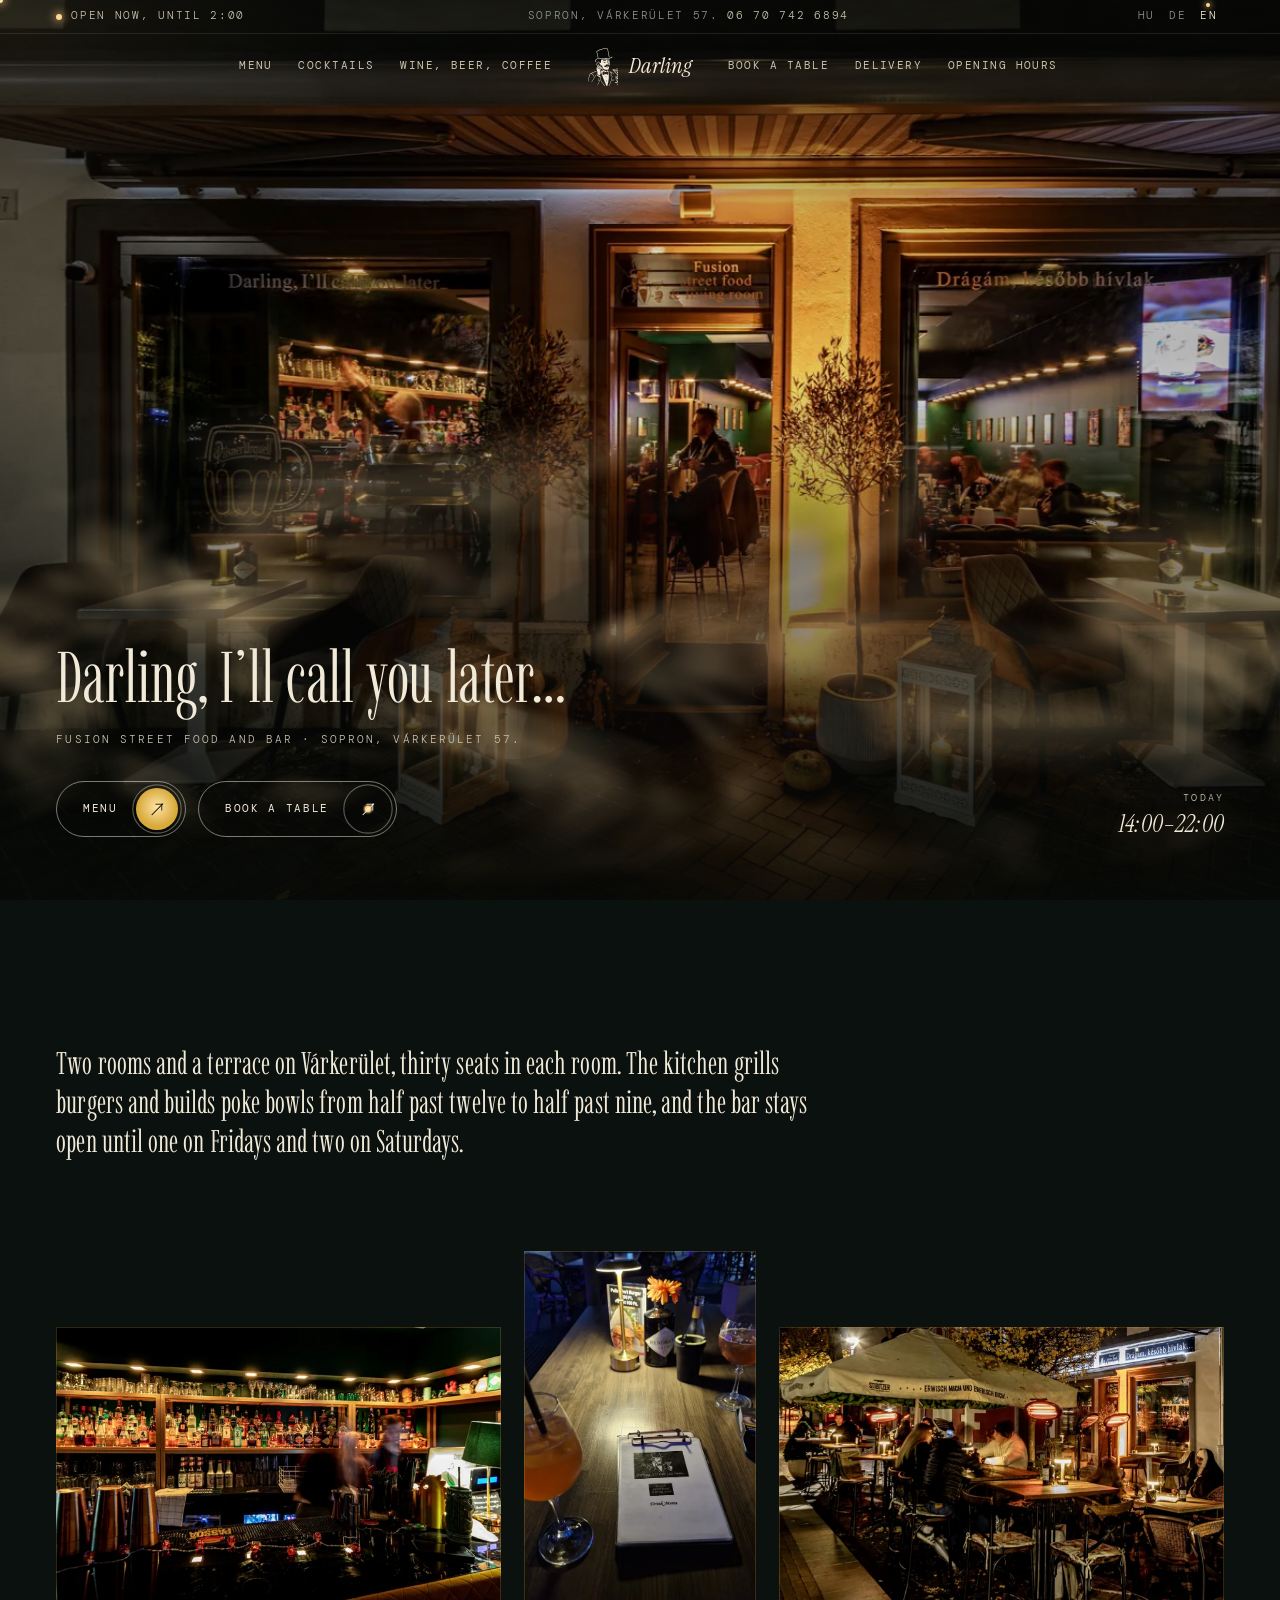
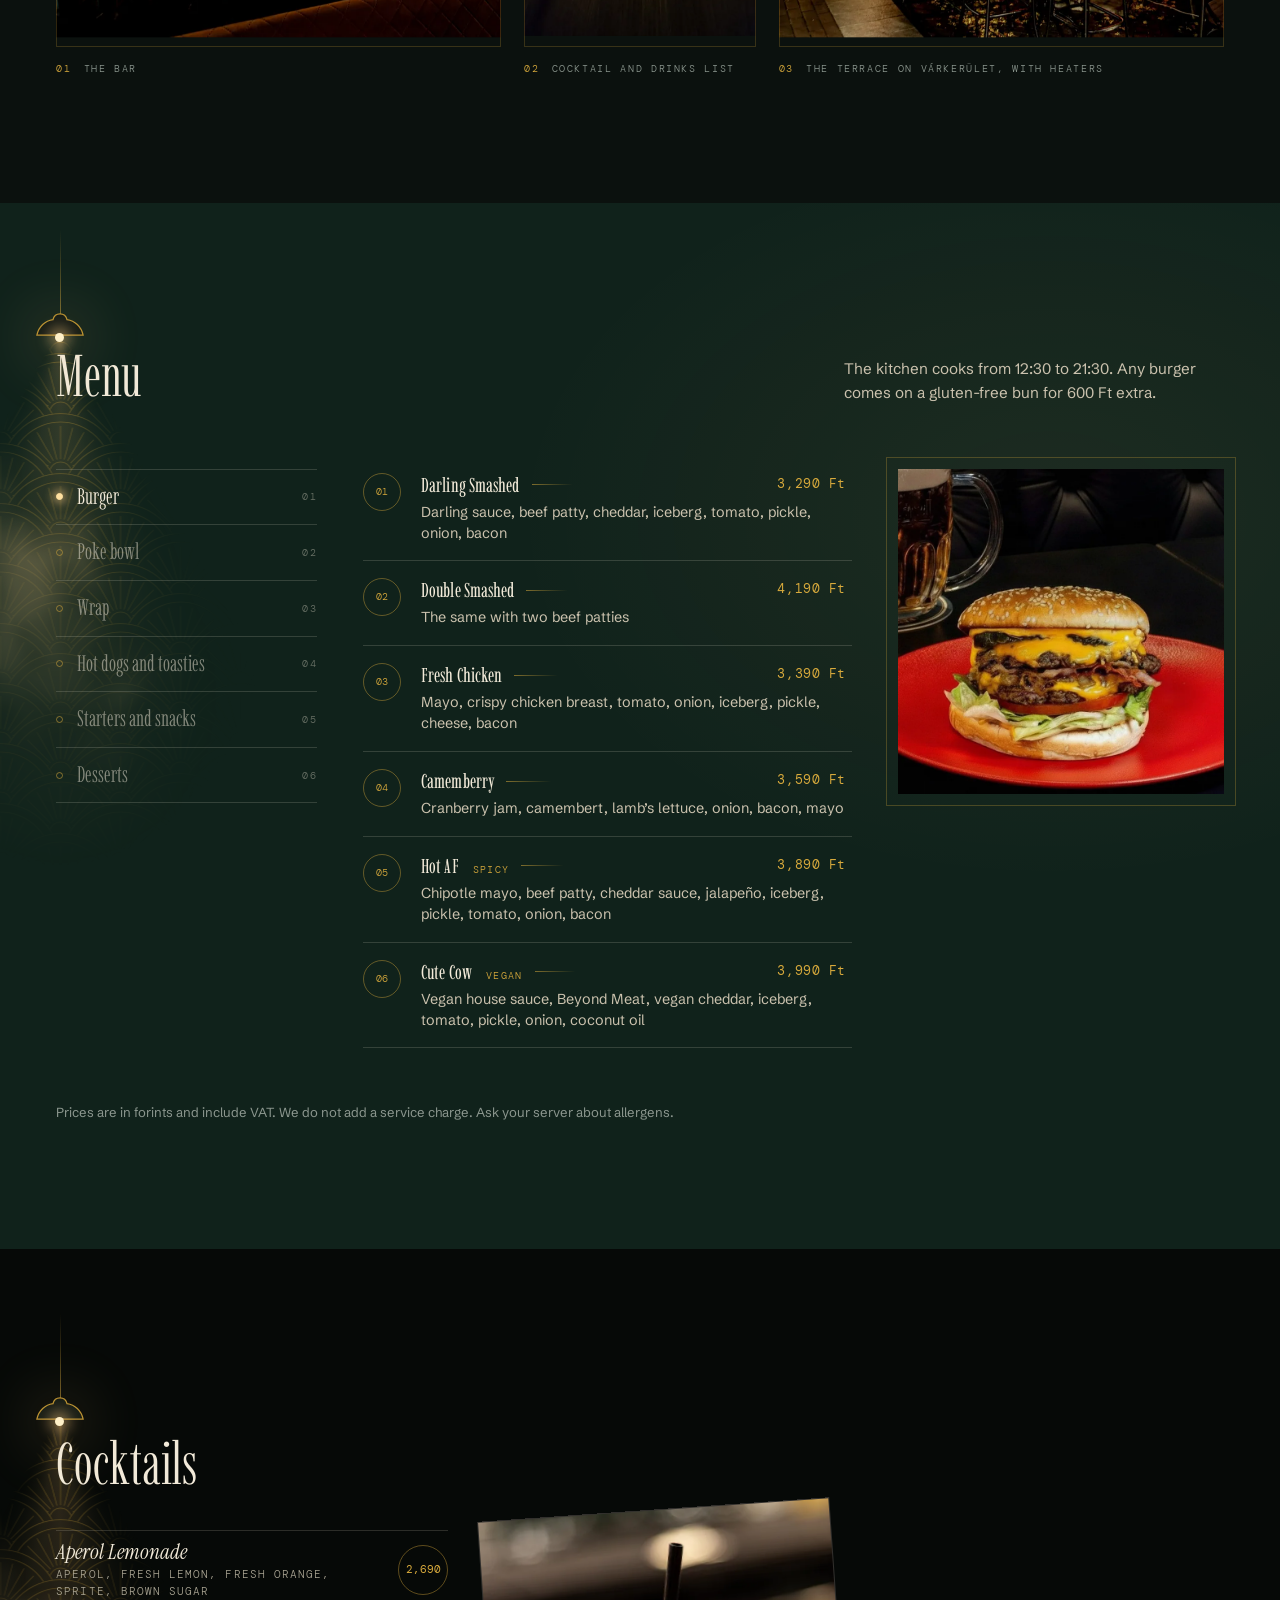
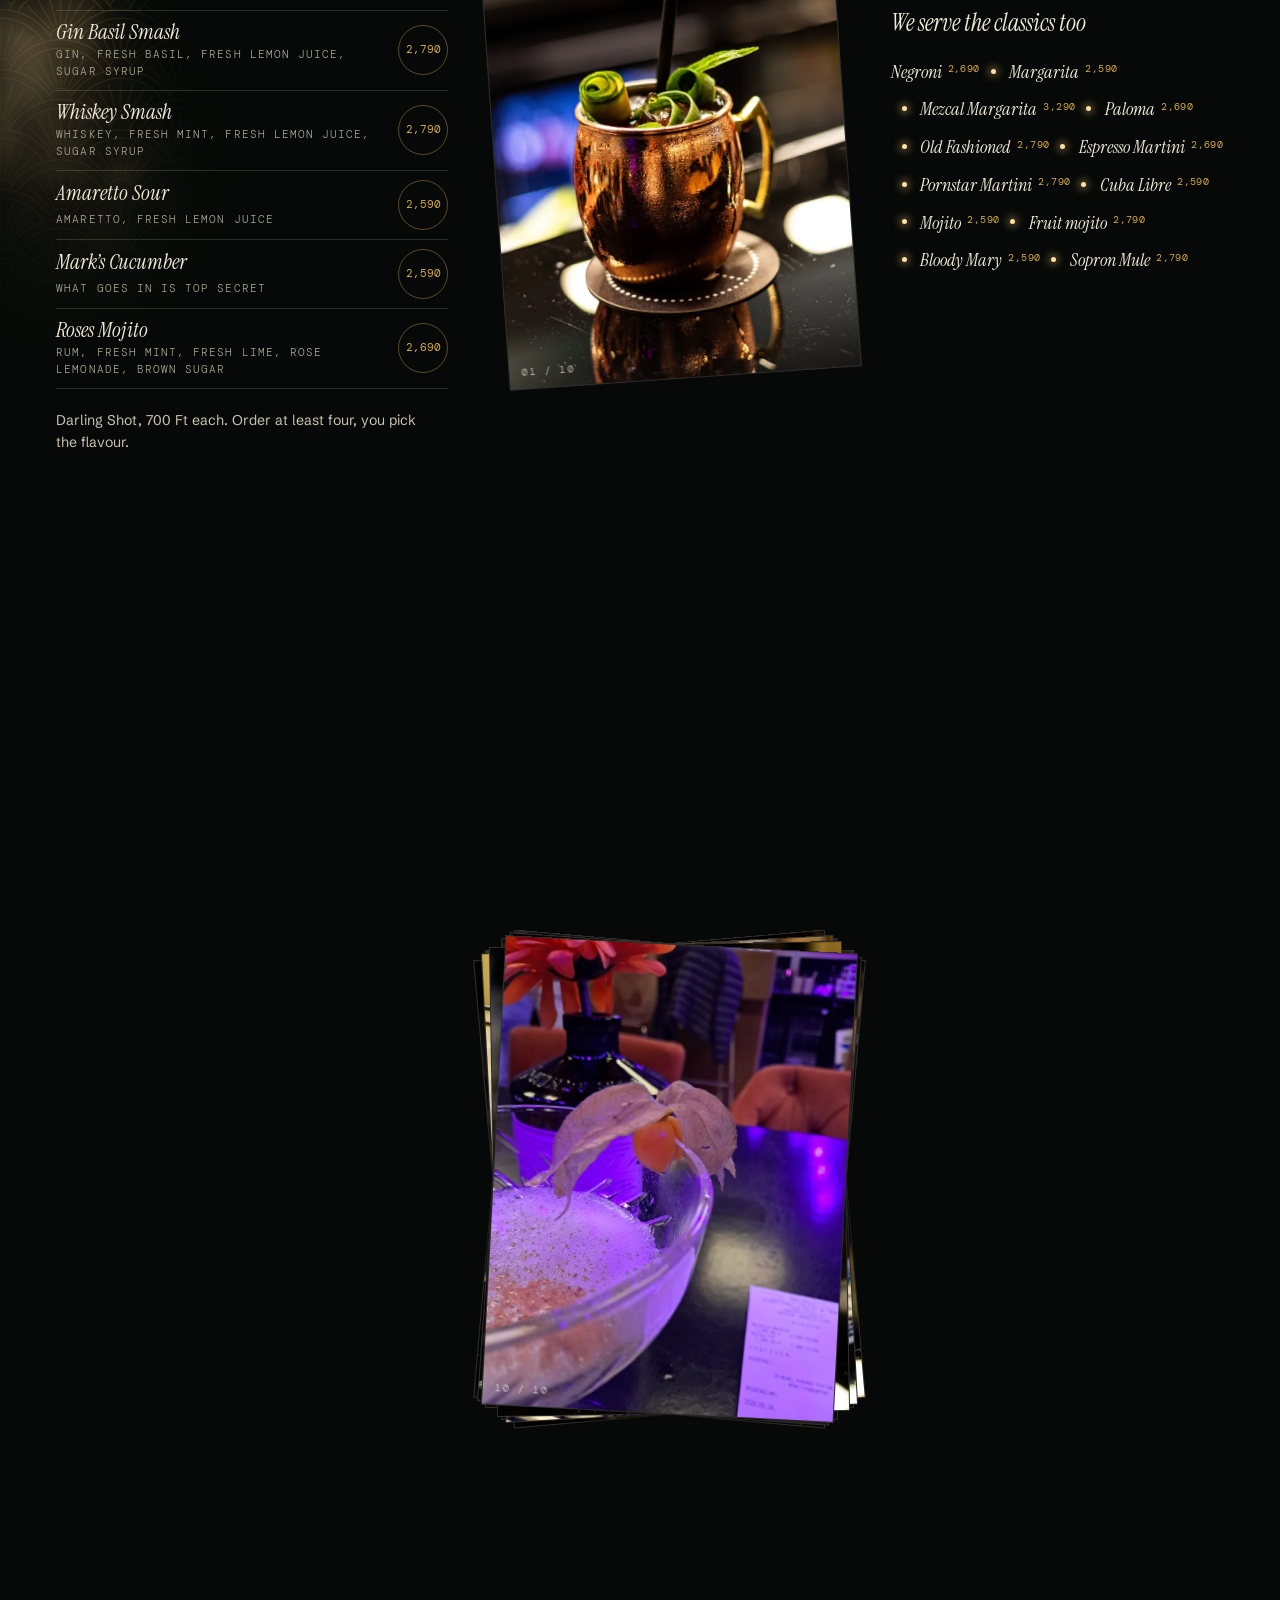
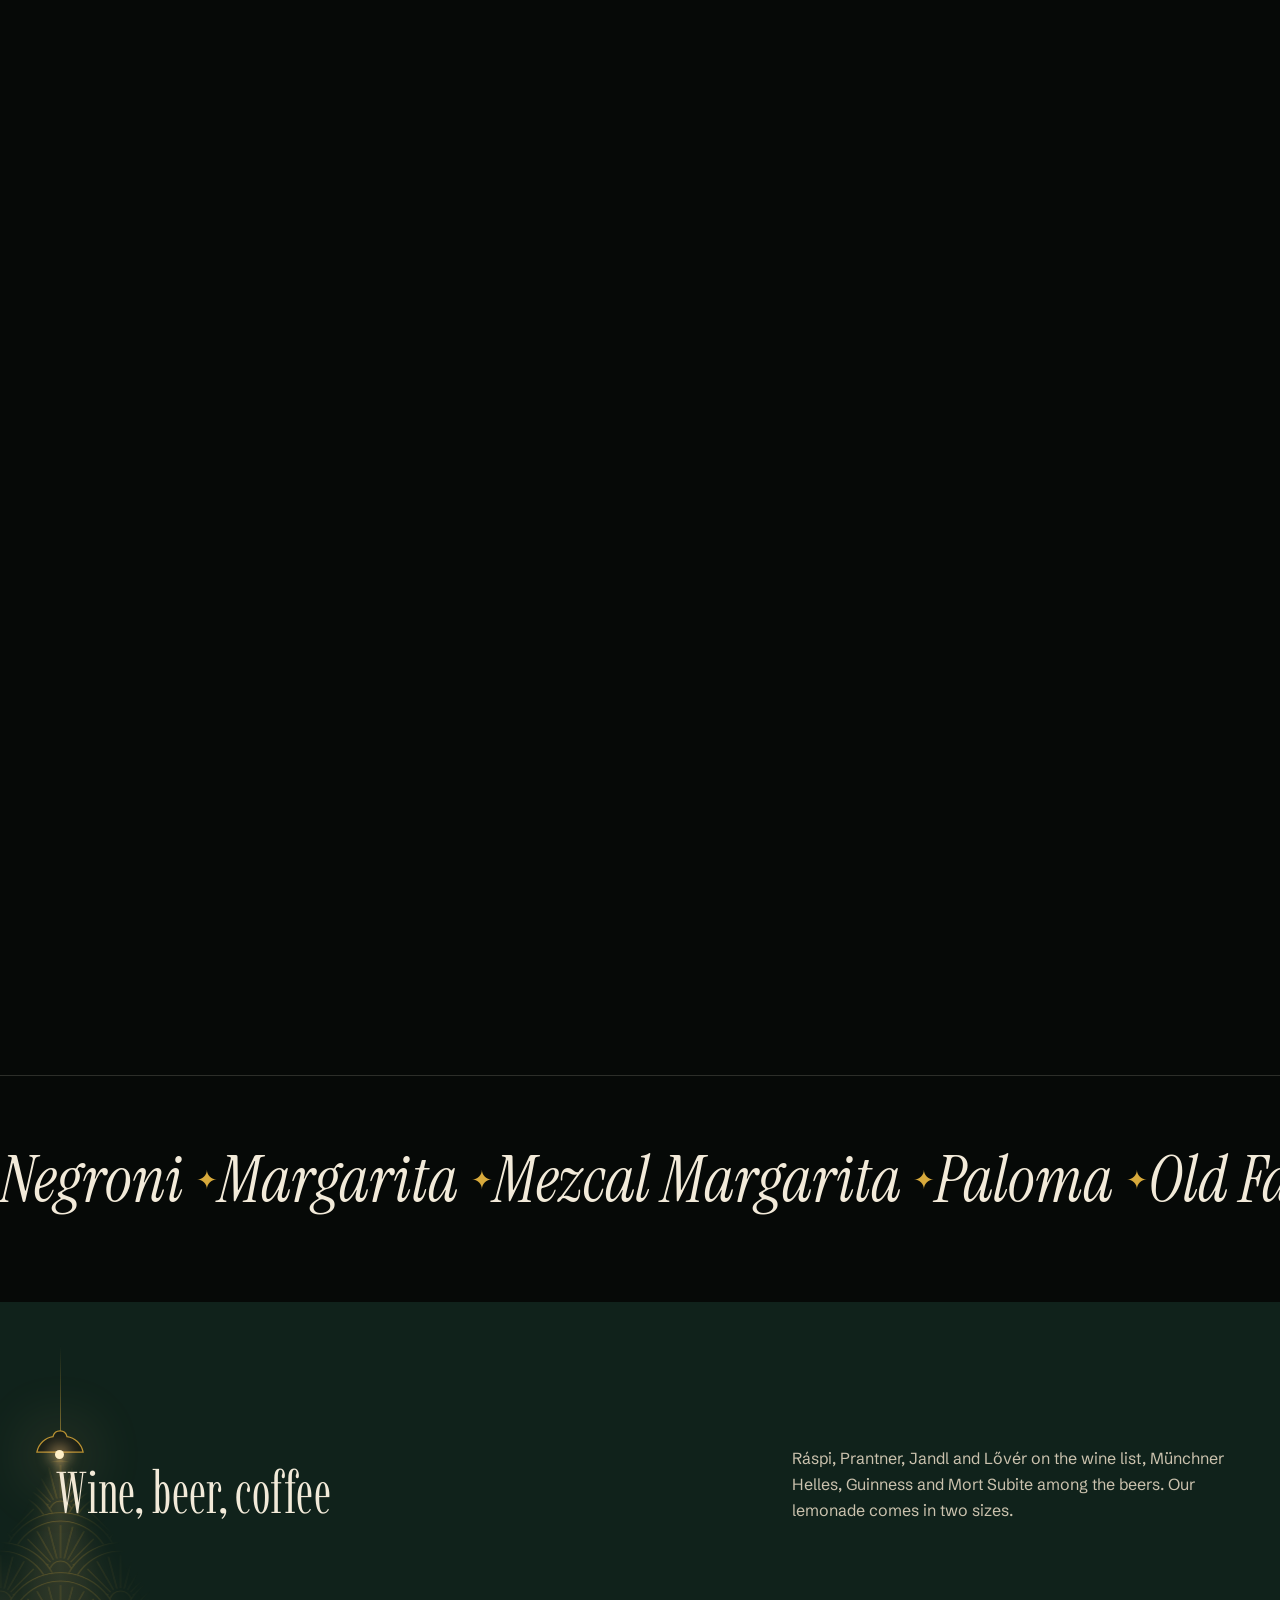
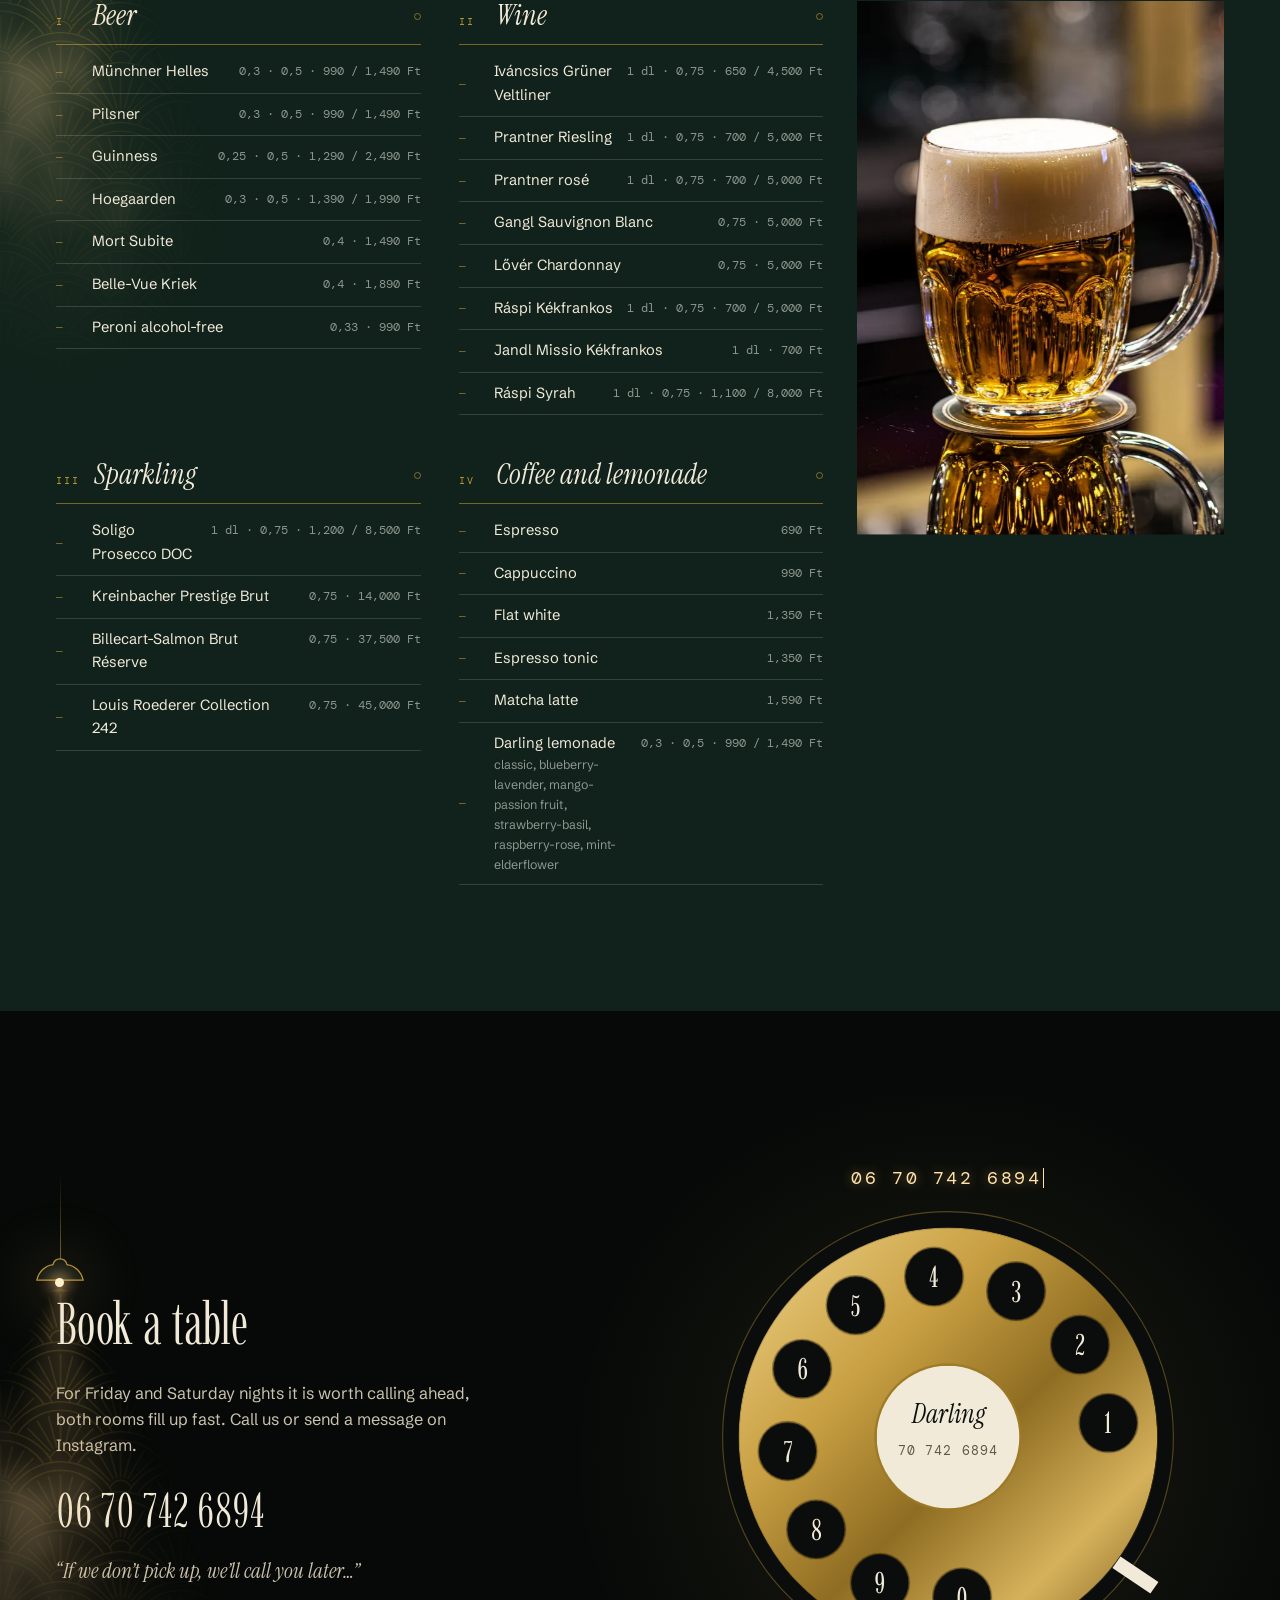
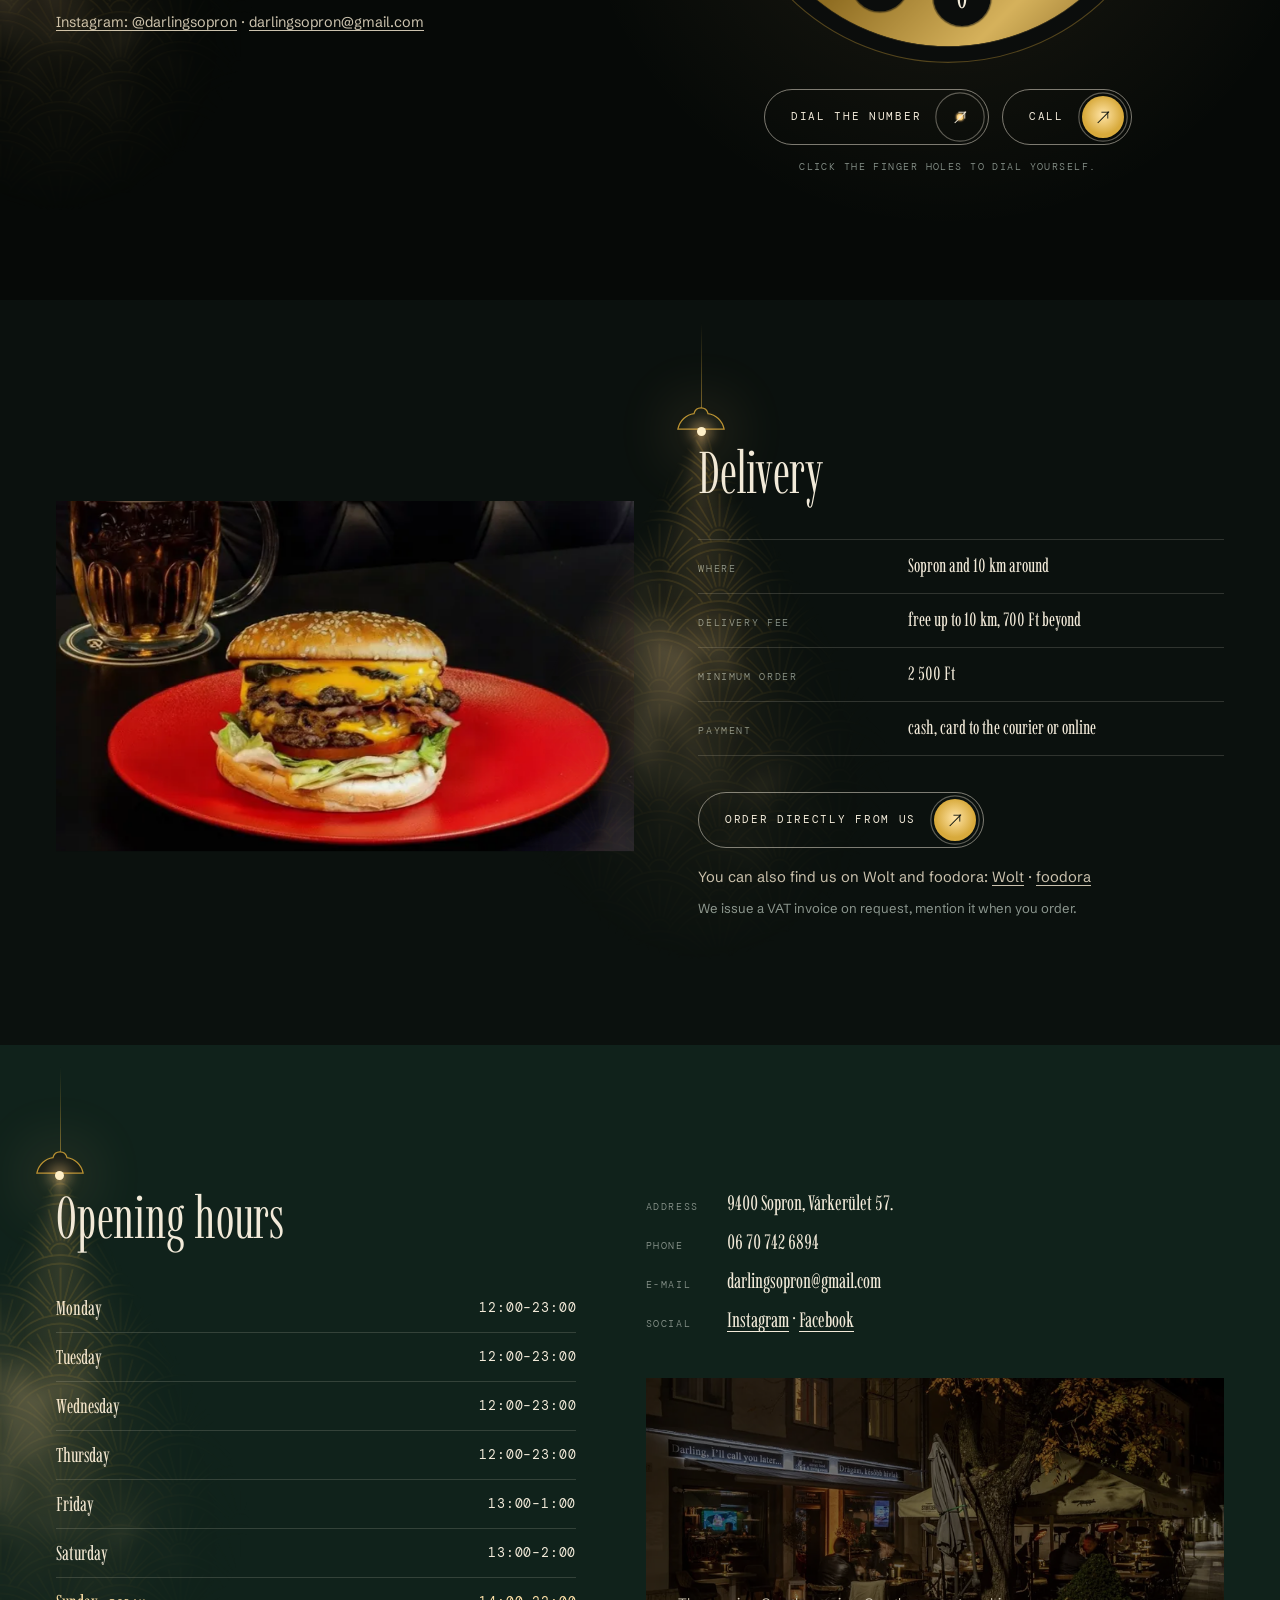
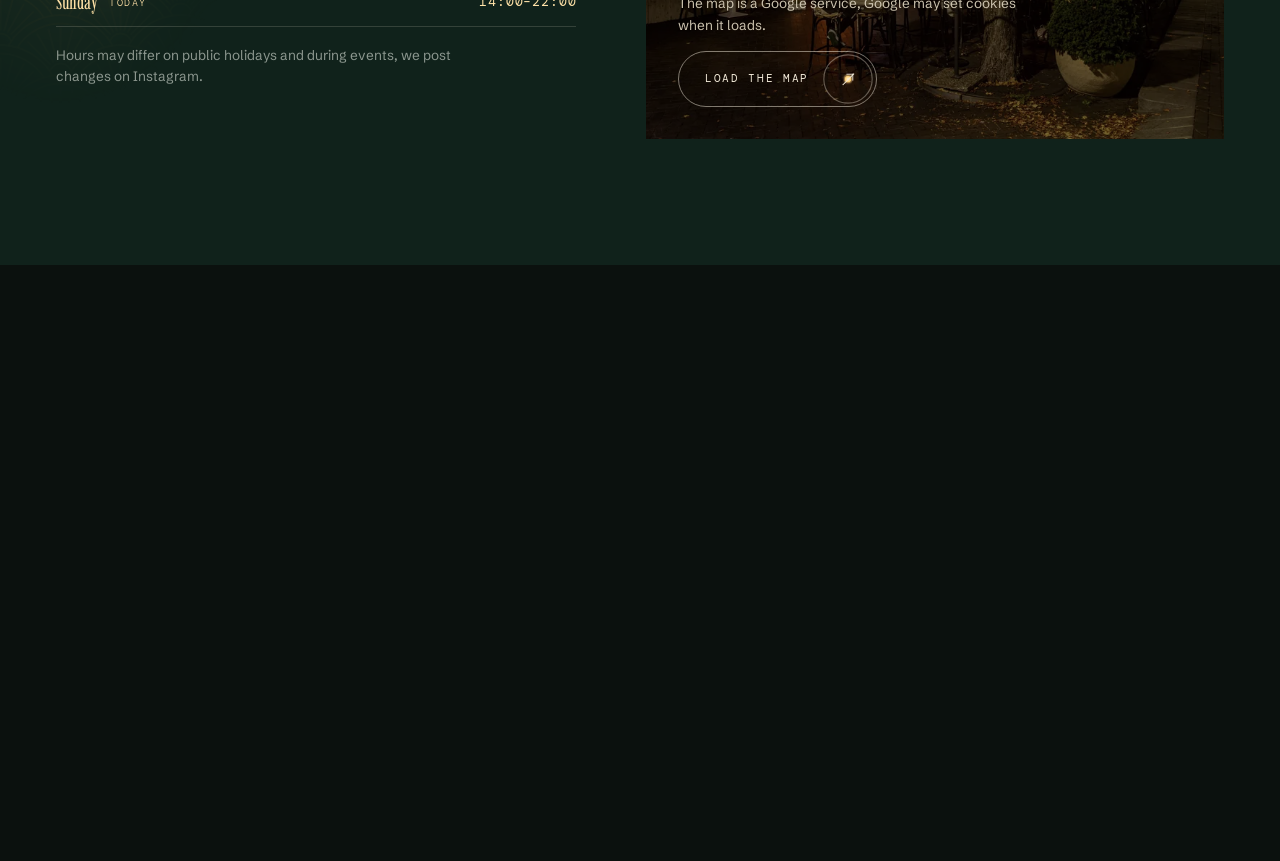
==== commit 1ff6864c: "v5: kúp alakú lámpaminta, több füst, egyedibb étlap- és itallisták Co-Authored-By: Claude Opus 5.5 <" ====
--- a/site/index.html
+++ b/site/index.html
@@ -9,15 +9,15 @@
 <meta name="theme-color" content="#0d1411">
 <meta property="og:title" content="Drágám, később hívlak… · Sopron, Várkerület 57.">
 <meta property="og:description" content="Street food, koktélok és kávé a soproni Várkerületen.">
-<meta property="og:image" content="img/hero-1400.webp?v=4">
-<link rel="icon" href="img/favicon.svg?v=4" type="image/svg+xml">
+<meta property="og:image" content="img/hero-1400.webp?v=5">
+<link rel="icon" href="img/favicon.svg?v=5" type="image/svg+xml">
 <link rel="preload" href="fonts/imbue-latin-opsz-normal.woff2" as="font" type="font/woff2" crossorigin>
 <link rel="preload" href="fonts/imbue-latin-ext-opsz-normal.woff2" as="font" type="font/woff2" crossorigin>
 <link rel="preload" href="fonts/dm-mono-latin-300-normal.woff2" as="font" type="font/woff2" crossorigin>
 <link rel="preload" href="fonts/schibsted-grotesk-latin-wght-normal.woff2" as="font" type="font/woff2" crossorigin>
-<link rel="preload" href="img/hero-1400.webp?v=4" as="image" media="(max-width: 1400px)">
-<link rel="preload" href="img/hero-2400.webp?v=4" as="image" media="(min-width: 1401px)">
-<link rel="stylesheet" href="css/style.css?v=4">
+<link rel="preload" href="img/hero-1400.webp?v=5" as="image" media="(max-width: 1400px)">
+<link rel="preload" href="img/hero-2400.webp?v=5" as="image" media="(min-width: 1401px)">
+<link rel="stylesheet" href="css/style.css?v=5">
 <script>
 (function(){var h=document.documentElement,s=null;try{s=sessionStorage.getItem('dl-intro')}catch(e){}
 var rm=matchMedia('(prefers-reduced-motion: reduce)').matches,sd=navigator.connection&&navigator.connection.saveData;
@@ -56,7 +56,7 @@
         <a href="#italok" data-i18n="n3">Bor, sör, kávé</a>
       </div>
       <a class="hd__brand" href="#top" aria-label="Darling, I’ll call you later, vissza az elejére">
-        <img src="img/logo.svg?v=4" alt="" width="34" height="43">
+        <img src="img/logo.svg?v=5" alt="" width="34" height="43">
         <span class="hd__name">Darling</span>
       </a>
       <div class="hd__grp hd__grp--r">
@@ -88,10 +88,11 @@
 
 <section class="hero" id="top" data-gl="1">
   <div class="hero__stack">
-    <img class="hero__img" src="img/hero-1400.webp?v=4" srcset="img/hero-800.webp?v=4 800w, img/hero-1400.webp?v=4 1400w, img/hero-2400.webp?v=4 2400w" sizes="100vw" alt="A Darling bejárata este a Várkerületen: nyitott ajtó, lámpások, asztalok a járdán" width="2400" height="1597" fetchpriority="high">
+    <img class="hero__img" src="img/hero-1400.webp?v=5" srcset="img/hero-800.webp?v=5 800w, img/hero-1400.webp?v=5 1400w, img/hero-2400.webp?v=5 2400w" sizes="100vw" alt="A Darling bejárata este a Várkerületen: nyitott ajtó, lámpások, asztalok a járdán" width="2400" height="1597" fetchpriority="high">
     <div class="hero__shade"></div>
     <div class="hero__dark" id="heroDark"></div>
   </div>
+  <div class="smk smk--hero" aria-hidden="true"><i></i><i></i></div>
   <div class="hero__txt">
     <h1 class="hero__title bl" id="heroTitle" data-i18n="h1">Drágám, később hívlak…</h1>
     <p class="hero__sub" data-i18n="hsub">Fusion street food és bár · Sopron, Várkerület 57.</p>
@@ -108,9 +109,9 @@
     <h2 class="sr" id="aboutH" data-i18n="aboutH">Rólunk</h2>
     <p class="lede" id="lede" data-i18n="lede">Két terem és egy terasz a Várkerületen, mindkét teremben harminc hely. A konyha fél egytől fél tízig süti a burgereket és rakja össze a poke bowlokat, a bárpult pénteken egyig, szombaton kettőig van nyitva.</p>
     <div class="about__pics">
-      <figure class="ph ph--a" style="--i:0"><div class="ph__in"><img src="img/bar-1400.webp?v=4" srcset="img/bar-800.webp?v=4 800w, img/bar-1400.webp?v=4 1400w, img/bar-2200.webp?v=4 2200w" sizes="(min-width: 900px) 40vw, 100vw" alt="A bárpult este: polcok tele üvegekkel, sárga steppelt pultfront" loading="lazy" width="1400" height="953"></div><figcaption><b>01</b><span data-i18n="capBar">A bárpult</span></figcaption></figure>
-      <figure class="ph ph--c" style="--i:1"><div class="ph__in"><img src="img/asztal-800.webp?v=4" srcset="img/asztal-800.webp?v=4 800w, img/asztal-1400.webp?v=4 1400w" sizes="(min-width: 900px) 20vw, 50vw" alt="Koktél és itallap a fapulton, asztali lámpa fényénél" loading="lazy" width="800" height="1067"></div><figcaption><b>02</b><span data-i18n="capAsztal">Koktél és itallap</span></figcaption></figure>
-      <figure class="ph ph--b" style="--i:2"><div class="ph__in"><img src="img/terasz-1400.webp?v=4" srcset="img/terasz-800.webp?v=4 800w, img/terasz-1400.webp?v=4 1400w" sizes="(min-width: 900px) 40vw, 50vw" alt="A terasz este, napernyők alatt hősugárzók és asztali lámpák" loading="lazy" width="1400" height="951"></div><figcaption><b>03</b><span data-i18n="capTerasz">Terasz a Várkerületen, hősugárzókkal</span></figcaption></figure>
+      <figure class="ph ph--a" style="--i:0"><div class="ph__in"><img src="img/bar-1400.webp?v=5" srcset="img/bar-800.webp?v=5 800w, img/bar-1400.webp?v=5 1400w, img/bar-2200.webp?v=5 2200w" sizes="(min-width: 900px) 40vw, 100vw" alt="A bárpult este: polcok tele üvegekkel, sárga steppelt pultfront" loading="lazy" width="1400" height="953"></div><figcaption><b>01</b><span data-i18n="capBar">A bárpult</span></figcaption></figure>
+      <figure class="ph ph--c" style="--i:1"><div class="ph__in"><img src="img/asztal-800.webp?v=5" srcset="img/asztal-800.webp?v=5 800w, img/asztal-1400.webp?v=5 1400w" sizes="(min-width: 900px) 20vw, 50vw" alt="Koktél és itallap a fapulton, asztali lámpa fényénél" loading="lazy" width="800" height="1067"></div><figcaption><b>02</b><span data-i18n="capAsztal">Koktél és itallap</span></figcaption></figure>
+      <figure class="ph ph--b" style="--i:2"><div class="ph__in"><img src="img/terasz-1400.webp?v=5" srcset="img/terasz-800.webp?v=5 800w, img/terasz-1400.webp?v=5 1400w" sizes="(min-width: 900px) 40vw, 50vw" alt="A terasz este, napernyők alatt hősugárzók és asztali lámpák" loading="lazy" width="1400" height="951"></div><figcaption><b>03</b><span data-i18n="capTerasz">Terasz a Várkerületen, hősugárzókkal</span></figcaption></figure>
     </div>
   </div>
 </section>
@@ -152,7 +153,7 @@
     <p class="drinks__lede" data-i18n="drLede">A borlapon Ráspi, Prantner, Jandl és Lővér, a sörök között Münchner Helles, Guinness és Mort Subite. A házi limonádét két méretben kérheted.</p>
   </div>
   <div class="drinks__grid" id="drGrid"></div>
-  <figure class="drinks__pic ph"><div class="ph__in"><img src="img/sor-1100.webp?v=4" srcset="img/sor-600.webp?v=4 600w, img/sor-1100.webp?v=4 1100w" sizes="(min-width: 900px) 30vw, 80vw" alt="Csapolt sör korsóban a pulton" loading="lazy" width="1100" height="1619"></div></figure>
+  <figure class="drinks__pic ph"><div class="ph__in"><img src="img/sor-1100.webp?v=5" srcset="img/sor-600.webp?v=5 600w, img/sor-1100.webp?v=5 1100w" sizes="(min-width: 900px) 30vw, 80vw" alt="Csapolt sör korsóban a pulton" loading="lazy" width="1100" height="1619"></div></figure>
 </section>
 
 <section class="sec book" id="foglalas" aria-labelledby="bookH">
@@ -183,7 +184,7 @@
 </section>
 
 <section class="sec deliv" id="rendeles" aria-labelledby="delH">
-  <figure class="deliv__pic ph"><div class="ph__in"><img src="img/w-burger-1400.webp?v=4" srcset="img/w-burger-800.webp?v=4 800w, img/w-burger-1400.webp?v=4 1400w" sizes="(min-width: 900px) 52vw, 100vw" alt="Smashed burger piros tányéron, mögötte korsó sör" loading="lazy" width="1400" height="788"></div></figure>
+  <figure class="deliv__pic ph"><div class="ph__in"><img src="img/w-burger-1400.webp?v=5" srcset="img/w-burger-800.webp?v=5 800w, img/w-burger-1400.webp?v=5 1400w" sizes="(min-width: 900px) 52vw, 100vw" alt="Smashed burger piros tányéron, mögötte korsó sör" loading="lazy" width="1400" height="788"></div></figure>
   <div class="deliv__txt">
     <h2 class="h2 bl" id="delH" data-i18n="delH">Házhozszállítás</h2>
     <dl class="facts">
@@ -218,7 +219,7 @@
       <span class="addr__v"><a class="ul" href="https://www.instagram.com/darlingsopron/" target="_blank" rel="noopener">Instagram</a> · <a class="ul" href="https://www.facebook.com/profile.php?id=61559651763220" target="_blank" rel="noopener">Facebook</a></span>
     </address>
     <div class="map" id="map">
-      <img src="img/terasz2-800.webp?v=4" srcset="img/terasz2-800.webp?v=4 800w, img/terasz2-1400.webp?v=4 1400w" sizes="(min-width: 900px) 44vw, 100vw" alt="A Darling homlokzata és terasza este a Várkerületen" loading="lazy" width="1400" height="951">
+      <img src="img/terasz2-800.webp?v=5" srcset="img/terasz2-800.webp?v=5 800w, img/terasz2-1400.webp?v=5 1400w" sizes="(min-width: 900px) 44vw, 100vw" alt="A Darling homlokzata és terasza este a Várkerületen" loading="lazy" width="1400" height="951">
       <div class="map__ov">
         <p data-i18n="mapP">A térkép a Google szolgáltatása, betöltéskor a Google sütiket használhat.</p>
         <button type="button" class="go go--line" id="mapGo"><span data-i18n="mapGo">Térkép betöltése</span><i class="go__ar" aria-hidden="true"></i></button>
@@ -231,7 +232,8 @@
 
 <footer class="ft" id="ft">
   <div class="ft__in">
-    <img class="ft__logo" src="img/logo.svg?v=4" alt="" width="180" height="227" loading="lazy">
+    <div class="smk smk--ft" aria-hidden="true"><i></i><i></i></div>
+    <img class="ft__logo" src="img/logo.svg?v=5" alt="" width="180" height="227" loading="lazy">
     <p class="ft__big"><span data-i18n="ftBig">Drágám, később hívlak…</span></p>
     <div class="ft__cols">
       <p><b>Darling, I’ll call you later…</b><br>9400 Sopron, Várkerület 57–59.<br><a href="tel:+36707426894">06 70 742 6894</a><br><a href="mailto:darlingsopron@gmail.com">darlingsopron@gmail.com</a></p>
@@ -244,9 +246,9 @@
 <canvas class="smoke" id="smoke" aria-hidden="true"></canvas>
 <div class="glow" id="glow" aria-hidden="true"></div>
 <div class="cur" id="cur" aria-hidden="true"><i class="cur__d"></i><i class="cur__r"><svg viewBox="-17 -17 34 34"><circle r="15.5"/><g id="curH"></g></svg></i></div>
-<script src="js/gsap.min.js?v=4"></script>
-<script src="js/ScrollTrigger.min.js?v=4"></script>
-<script src="js/lenis.min.js?v=4"></script>
-<script src="js/main.js?v=4"></script>
+<script src="js/gsap.min.js?v=5"></script>
+<script src="js/ScrollTrigger.min.js?v=5"></script>
+<script src="js/lenis.min.js?v=5"></script>
+<script src="js/main.js?v=5"></script>
 </body>
 </html>
--- a/site/css/style.css
+++ b/site/css/style.css
@@ -1,4 +1,4 @@
-/* Darling, I’ll call you later… – Sopron, Várkerület 57. Bemutató oldal, v4 */
+/* Darling, I’ll call you later… – Sopron, Várkerület 57. Bemutató oldal, v5 */
 @font-face{font-family:'Imbue';font-style:normal;font-display:swap;font-weight:100 900;src:url(../fonts/imbue-latin-ext-opsz-normal.woff2) format('woff2-variations');unicode-range:U+0100-02BA,U+02BD-02C5,U+02C7-02CC,U+02CE-02D7,U+02DD-02FF,U+0304,U+0308,U+0329,U+1D00-1DBF,U+1E00-1E9F,U+1EF2-1EFF,U+2020,U+20A0-20AB,U+20AD-20C0,U+2113,U+2C60-2C7F,U+A720-A7FF}
 @font-face{font-family:'Imbue';font-style:normal;font-display:swap;font-weight:100 900;src:url(../fonts/imbue-latin-opsz-normal.woff2) format('woff2-variations');unicode-range:U+0000-00FF,U+0131,U+0152-0153,U+02BB-02BC,U+02C6,U+02DA,U+02DC,U+0304,U+0308,U+0329,U+2000-206F,U+20AC,U+2122,U+2191,U+2193,U+2212,U+2215,U+FEFF,U+FFFD}
 @font-face{font-family:'Instrument';font-style:italic;font-display:swap;font-weight:400;src:url(../fonts/instrument-serif-latin-ext-400-italic.woff2) format('woff2');unicode-range:U+0100-02BA,U+02BD-02C5,U+02C7-02CC,U+02CE-02D7,U+02DD-02FF,U+0304,U+0308,U+0329,U+1D00-1DBF,U+1E00-1E9F,U+1EF2-1EFF,U+2020,U+20A0-20AB,U+20AD-20C0,U+2113,U+2C60-2C7F,U+A720-A7FF}
@@ -133,7 +133,7 @@
 .pend svg{position:absolute;left:0;bottom:0;width:50px;height:25px;overflow:visible}
 .pend__s{fill:#0d1511;stroke:var(--gold2);stroke-width:1}
 .pend__b{position:absolute;left:50%;bottom:-5px;width:9px;height:9px;margin-left:-4.5px;border-radius:50%;background:#fff0c8;box-shadow:0 0 14px 5px rgba(var(--warm),.55),0 0 60px 26px rgba(var(--warm),.12);opacity:0}
-.pend__c{position:absolute;left:50%;top:calc(100% - 8px);width:min(96vw,780px);height:min(66vh,540px);margin-left:max(-48vw,-390px);background:url(../img/deco-lit.png?v=4) 0 0/120px 60px,conic-gradient(from 148deg at 50% 0,rgba(var(--warm),0) 0deg,rgba(var(--warm),.07) 14deg,rgba(var(--warm),.15) 28deg,rgba(var(--warm),.17) 32deg,rgba(var(--warm),.15) 36deg,rgba(var(--warm),.07) 50deg,rgba(var(--warm),0) 64deg,rgba(var(--warm),0) 360deg);-webkit-mask-image:radial-gradient(ellipse 36% 100% at 50% 0,#000 0,rgba(0,0,0,.7) 38%,rgba(0,0,0,.28) 68%,rgba(0,0,0,0) 100%);mask-image:radial-gradient(ellipse 36% 100% at 50% 0,#000 0,rgba(0,0,0,.7) 38%,rgba(0,0,0,.28) 68%,rgba(0,0,0,0) 100%);opacity:0;z-index:-1}
+.pend__c{position:absolute;left:50%;top:calc(100% - 8px);width:min(96vw,780px);height:min(66vh,540px);margin-left:max(-48vw,-390px);background:url(../img/deco-lit.png?v=5) 0 0/120px 60px,conic-gradient(from 148deg at 50% 0,rgba(var(--warm),0) 0deg,rgba(var(--warm),.07) 14deg,rgba(var(--warm),.15) 28deg,rgba(var(--warm),.17) 32deg,rgba(var(--warm),.15) 36deg,rgba(var(--warm),.07) 50deg,rgba(var(--warm),0) 64deg,rgba(var(--warm),0) 360deg);-webkit-mask-image:conic-gradient(from 148deg at 50% 0,rgba(0,0,0,0) 0deg,#000 22deg,#000 42deg,rgba(0,0,0,0) 64deg,rgba(0,0,0,0) 360deg),radial-gradient(ellipse 36% 100% at 50% 0,#000 0,rgba(0,0,0,.7) 38%,rgba(0,0,0,.28) 68%,rgba(0,0,0,0) 100%);-webkit-mask-composite:source-in;mask-image:conic-gradient(from 148deg at 50% 0,rgba(0,0,0,0) 0deg,#000 22deg,#000 42deg,rgba(0,0,0,0) 64deg,rgba(0,0,0,0) 360deg),radial-gradient(ellipse 36% 100% at 50% 0,#000 0,rgba(0,0,0,.7) 38%,rgba(0,0,0,.28) 68%,rgba(0,0,0,0) 100%);mask-composite:intersect;opacity:0;z-index:-1}
 .pend.is-lit .pend__b,.pend.is-lit .pend__c{animation:lampOn 1.3s linear both}
 .pend.is-lit .pend__c{animation-delay:.05s}
 @keyframes lampOn{0%{opacity:0}7%{opacity:.85}11%{opacity:.08}19%{opacity:.7}23%{opacity:.15}36%{opacity:1}100%{opacity:1}}
@@ -215,15 +215,20 @@
 .menu__tabs button[aria-selected=true]{color:var(--cream)}
 .menu__tabs button[aria-selected=true]::before{background:#ffe0a0;border-color:#ffe0a0;box-shadow:0 0 10px 3px rgba(var(--warm),.6)}
 .menu__list{min-height:420px}
-.dish{display:grid;grid-template-columns:1fr auto;column-gap:16px;padding:17px 0;border-bottom:1px solid var(--line)}
+.dish{position:relative;isolation:isolate;display:grid;grid-template-columns:40px minmax(0,1fr) auto;column-gap:18px;padding:17px 6px 17px 0;border-bottom:1px solid var(--line)}
+.dish::before{content:"";position:absolute;inset:0 -16px;z-index:-1;background:linear-gradient(90deg,rgba(var(--warm),.11),rgba(var(--warm),.035) 45%,rgba(var(--warm),0) 85%);opacity:0;transform:scaleX(.3);transform-origin:0 50%;transition:opacity .5s,transform .9s var(--ease)}
+.dish:hover::before{opacity:1;transform:none}
+.dish__h{grid-row:1/span 2;align-self:start;width:38px;height:38px;border-radius:50%;border:1px solid rgba(216,170,60,.42);display:grid;place-items:center;font:300 .64rem/1 var(--mono);font-style:normal;letter-spacing:.05em;color:var(--gold);transition:background-color .35s,color .35s,box-shadow .5s,border-color .35s}
+.dish:hover .dish__h{background:#ffe0a0;border-color:#ffe0a0;color:var(--ink);box-shadow:0 0 18px 4px rgba(var(--warm),.42)}
 .dish:first-child{padding-top:4px}
 .dish__n{font:400 clamp(1.25rem,1.55vw,1.5rem)/1.2 var(--serif);letter-spacing:.005em;display:flex;align-items:baseline;gap:12px;min-width:0}
-.dish__n::after{content:"";flex:1;min-width:20px;border-bottom:1px dotted rgba(242,234,217,.28);transform:translateY(-.25em)}
+.dish__n::after{content:"";flex:1;min-width:20px;height:1px;align-self:center;background:linear-gradient(90deg,rgba(216,170,60,.55),rgba(216,170,60,0));transform:scaleX(.18);transform-origin:0 50%;transition:transform 1s var(--ease)}
+.dish:hover .dish__n::after{transform:none}
 .dish__p{font:400 .84rem/1.6 var(--mono);letter-spacing:.04em;color:var(--gold);white-space:nowrap}
-.dish__d{grid-column:1/-1;margin-top:5px;font-size:.9rem;line-height:1.45;color:var(--cream2);max-width:36em}
+.dish__d{grid-column:2/-1;margin-top:5px;font-size:.9rem;line-height:1.45;color:var(--cream2);max-width:36em}
 .dish__t{font:300 .6rem var(--mono);letter-spacing:.14em;text-transform:uppercase;color:var(--gold);margin-left:2px;white-space:nowrap}
-.menu__list.is-swap .dish{animation:dIn .8s var(--ease) both;animation-delay:calc(var(--k)*45ms)}
-@keyframes dIn{from{opacity:0;transform:translateY(14px)}to{opacity:1;transform:none}}
+.menu__list.is-swap .dish{animation:dIn .9s linear both;animation-delay:calc(var(--k)*70ms)}
+@keyframes dIn{0%{opacity:0;transform:translateY(8px)}12%{opacity:.55}18%{opacity:.08}32%{opacity:.75}40%{opacity:.3;transform:none}100%{opacity:1;transform:none}}
 .menu__pic{position:sticky;top:110px}
 .menu__pic::after{content:"";position:absolute;inset:-12px;border:1px solid rgba(216,170,60,.28);pointer-events:none}
 .menu__frame{position:relative;aspect-ratio:1/1;overflow:hidden;background:#0a1712}
@@ -240,10 +245,13 @@
 html.desk .bar__run{position:relative}
 html.desk .bar__pin{position:sticky;top:0;height:100vh;height:100lvh;padding-top:90px}
 .clist{margin-top:clamp(26px,4vh,44px);border-top:1px solid var(--line)}
-.clist li{display:grid;grid-template-columns:1fr auto;gap:2px 16px;padding:13px 0;border-bottom:1px solid var(--line);transition:padding .45s var(--ease)}
-.clist b{font:400 clamp(1.2rem,1.5vw,1.42rem)/1.2 var(--serif);font-weight:400;transition:color .3s}
-.clist .pr{font:400 .84rem/1.8 var(--mono);color:var(--gold);font-style:normal}
-.clist span{grid-column:1/-1;font-size:.86rem;color:var(--dim)}
+.clist li{position:relative;isolation:isolate;display:grid;grid-template-columns:minmax(0,1fr) auto;align-items:center;gap:0 18px;padding:9px 0;border-bottom:1px solid var(--line);transition:padding .45s var(--ease)}
+.clist li::before{content:"";position:absolute;inset:0 -14px;z-index:-1;background:linear-gradient(270deg,rgba(var(--warm),.1),rgba(var(--warm),0) 70%);opacity:0;transition:opacity .5s}
+.clist li:hover::before{opacity:1}
+.clist b{grid-column:1;grid-row:1;font:italic 400 clamp(1.3rem,1.65vw,1.6rem)/1.15 var(--ital);transition:color .3s}
+.clist .pr{grid-column:2;grid-row:1/span 2;width:50px;height:50px;border-radius:50%;border:1px solid rgba(216,170,60,.42);display:grid;place-items:center;font:400 .66rem/1 var(--mono);letter-spacing:0;color:var(--gold);font-style:normal;transition:background-color .35s,color .35s,box-shadow .5s,border-color .35s}
+.clist li:hover .pr{background:#ffe0a0;border-color:#ffe0a0;color:var(--ink);box-shadow:0 0 18px 4px rgba(var(--warm),.42)}
+.clist span{grid-column:1;grid-row:2;margin-top:3px;font:300 .66rem/1.6 var(--mono);letter-spacing:.1em;text-transform:uppercase;color:#a9a493}
 .clist li:hover{padding-left:10px}
 .clist li:hover b{color:var(--gold)}
 .bar__shot{margin-top:20px;font-size:.88rem;color:var(--cream2);max-width:26em}
@@ -255,9 +263,10 @@
 .card::after{content:attr(data-n);position:absolute;z-index:2;left:12px;bottom:10px;font:300 .62rem var(--mono);letter-spacing:.16em;color:rgba(242,234,217,.8)}
 .card:first-child{transform:rotate(var(--r,0deg))}
 .bar__r{align-self:center}
-.classics{margin-top:18px;columns:2;column-gap:28px}
-.classics li{break-inside:avoid;display:flex;justify-content:space-between;gap:10px;padding:8px 0;border-bottom:1px solid var(--line);font-size:.9rem}
-.classics li em{font:400 .78rem/1.9 var(--mono);color:var(--dim)}
+.classics{margin-top:16px;font:italic 400 clamp(1.15rem,1.4vw,1.35rem)/2.05 var(--ital);color:var(--cream)}
+.classics li{display:inline-block;max-width:100%}
+.classics li em{font:400 .62rem/1 var(--mono);font-style:normal;letter-spacing:.04em;color:var(--gold);vertical-align:.55em;margin-left:6px}
+.classics li+li::before{content:"";display:inline-block;width:5px;height:5px;border-radius:50%;background:#ffe0a0;box-shadow:0 0 8px 2px rgba(var(--warm),.5);margin:0 .75em 0 .6em;vertical-align:.22em}
 .mq{overflow:hidden;padding:clamp(40px,8vh,90px) 0 clamp(60px,10vh,110px);border-top:1px solid var(--line);margin-top:clamp(50px,9vh,90px)}
 html.desk .mq{margin-top:0}
 .mq__t{display:flex;width:max-content;will-change:transform}
@@ -269,9 +278,16 @@
 .drinks__top{grid-column:1/-1;display:flex;justify-content:space-between;align-items:flex-end;gap:30px;flex-wrap:wrap;margin-bottom:clamp(20px,5vh,50px)}
 .drinks__lede{max-width:27em;color:var(--cream2)}
 .drinks__grid{grid-column:1/9;display:grid;grid-template-columns:1fr 1fr;gap:clamp(34px,5vh,56px) clamp(24px,3vw,56px)}
-.dl h3{font:italic 400 1.75rem/1.1 var(--ital);padding-bottom:12px;border-bottom:1px solid rgba(216,170,60,.5)}
+.drinks__grid{counter-reset:dl}
+.dl h3{display:flex;align-items:baseline;gap:14px;font:italic 400 1.75rem/1.1 var(--ital);padding-bottom:12px;border-bottom:1px solid rgba(216,170,60,.5)}
+.dl h3::before{counter-increment:dl;content:counter(dl,upper-roman);font:300 .64rem/1 var(--mono);font-style:normal;letter-spacing:.2em;color:var(--gold);min-width:2.2em}
+.dl h3::after{content:"";margin-left:auto;align-self:center;width:7px;height:7px;border-radius:50%;border:1px solid rgba(216,170,60,.55);transition:background-color .3s,box-shadow .5s,border-color .3s}
+.dl:hover h3::after{background:#ffe0a0;border-color:#ffe0a0;box-shadow:0 0 10px 3px rgba(var(--warm),.6)}
 .dl ul{margin-top:6px}
-.dl li{display:flex;justify-content:space-between;gap:14px;padding:9px 0;border-bottom:1px solid var(--line);font-size:.92rem}
+.dl li{position:relative;isolation:isolate;display:flex;justify-content:space-between;gap:14px;padding:9px 0 9px 2.4em;border-bottom:1px solid var(--line);font-size:.92rem;transition:color .3s}
+.dl li::before{content:"";position:absolute;left:0;top:50%;width:22px;height:1px;background:rgba(216,170,60,.5);transform:scaleX(.3);transform-origin:0 50%;transition:transform .7s var(--ease)}
+.dl li::after{content:"";position:absolute;inset:0 -12px;z-index:-1;background:linear-gradient(90deg,rgba(var(--warm),.1),rgba(var(--warm),0) 75%);opacity:0;transition:opacity .5s}
+.dl li:hover::before{transform:none}.dl li:hover::after{opacity:1}
 .dl li em{font:400 .76rem/1.9 var(--mono);color:var(--dim);white-space:nowrap}
 .dl li small{display:block;font-size:.78rem;color:var(--dim)}
 .drinks__pic{grid-column:9/13;align-self:start;position:sticky;top:110px}
@@ -368,12 +384,21 @@
 .wall{position:absolute;inset:0;z-index:-1;overflow:hidden;pointer-events:none}
 .wall__spot{position:absolute;left:0;top:0;width:640px;height:640px;opacity:0;transition:opacity .5s;will-change:transform;-webkit-mask-image:radial-gradient(closest-side,#000 0,rgba(0,0,0,.55) 45%,rgba(0,0,0,0) 100%);mask-image:radial-gradient(closest-side,#000 0,rgba(0,0,0,.55) 45%,rgba(0,0,0,0) 100%)}
 .wall__spot.is-on{opacity:.5}
-.wall__pat{position:absolute;inset:0;background:url(../img/deco-lit.png?v=4) 0 0/120px 60px}
+.wall__pat{position:absolute;inset:0;background:url(../img/deco-lit.png?v=5) 0 0/120px 60px}
 /* füst a lámpák fényében: gépen élő WebGL (#smoke), máshol álló füstkép a kúpban */
-.pend__c::after{content:"";position:absolute;inset:0;background:url(../img/smoke.webp?v=4) 50% 0/100% 100% no-repeat;opacity:.75}
+.pend__c::after{content:"";position:absolute;inset:0;background:url(../img/smoke.webp?v=5) 50% 0/100% 100% no-repeat;opacity:.75}
 html.gl-smoke .pend__c::after{display:none}
 .smoke{position:fixed;left:0;top:0;width:100%;height:100vh;height:100lvh;pointer-events:none;z-index:45;display:none}
 html.gl-smoke .smoke{display:block}
+.smk{position:absolute;left:0;right:0;bottom:0;height:58%;pointer-events:none;overflow:hidden}
+.smk i{position:absolute;left:0;top:0;bottom:0;width:200%;background:url(../img/smoke-band.webp?v=5) 0 100%/50% 100% repeat-x;opacity:.36;animation:smk 120s linear infinite;will-change:transform}
+.smk i+i{opacity:.22;animation-name:smk2;animation-duration:180s}
+@keyframes smk{from{transform:translate3d(0,0,0)}to{transform:translate3d(-50%,0,0)}}
+@keyframes smk2{from{transform:translate3d(-50%,0,0) scaleY(-1)}to{transform:translate3d(0,0,0) scaleY(-1)}}
+.smk--ft{z-index:-1;height:72%;top:6%;bottom:auto}
+.smk--ft i{opacity:.22}.smk--ft i+i{opacity:.14}
+html.no-anim .smk i{animation:none}
+.smk.is-off i{animation-play-state:paused;will-change:auto}
 
 /* ---------------- reszponzív */
 @media (max-width:1180px){
@@ -381,9 +406,8 @@
   .hd__strip,.hd__grp{display:none}
   .hd__nav{display:flex;flex:none}
   .hd__mob{display:flex}
-  .bar__pin{grid-template-columns:1fr 1fr}
+  .bar__pin{grid-template-columns:minmax(0,1fr) minmax(0,1fr)}
   .bar__r{grid-column:1/-1}
-  .classics{columns:3}
 }
 @media (min-width:1181px){.burger,.hd__mob{display:none}}
 @media (max-width:1180px) and (min-width:1024px){html.desk .bar__pin{position:relative;height:auto;padding-top:0}}
@@ -405,7 +429,7 @@
   .menu__pic::after{inset:-8px}
   .menu__list{order:2;min-height:0}
   .menu__frame{aspect-ratio:4/3}
-  .bar__pin{grid-template-columns:1fr}
+  .bar__pin{grid-template-columns:minmax(0,1fr)}
   .bar__deck{display:flex;gap:12px;aspect-ratio:auto;max-width:none;max-height:none;overflow-x:auto;scroll-snap-type:x mandatory;margin:0 calc(var(--pad)*-1);padding:0 var(--pad);scrollbar-width:none;order:2}
   .bar__deck::-webkit-scrollbar{display:none}
   .card{position:relative;inset:auto;flex:none;width:68vw;aspect-ratio:3/4;transform:none!important;scroll-snap-align:center}
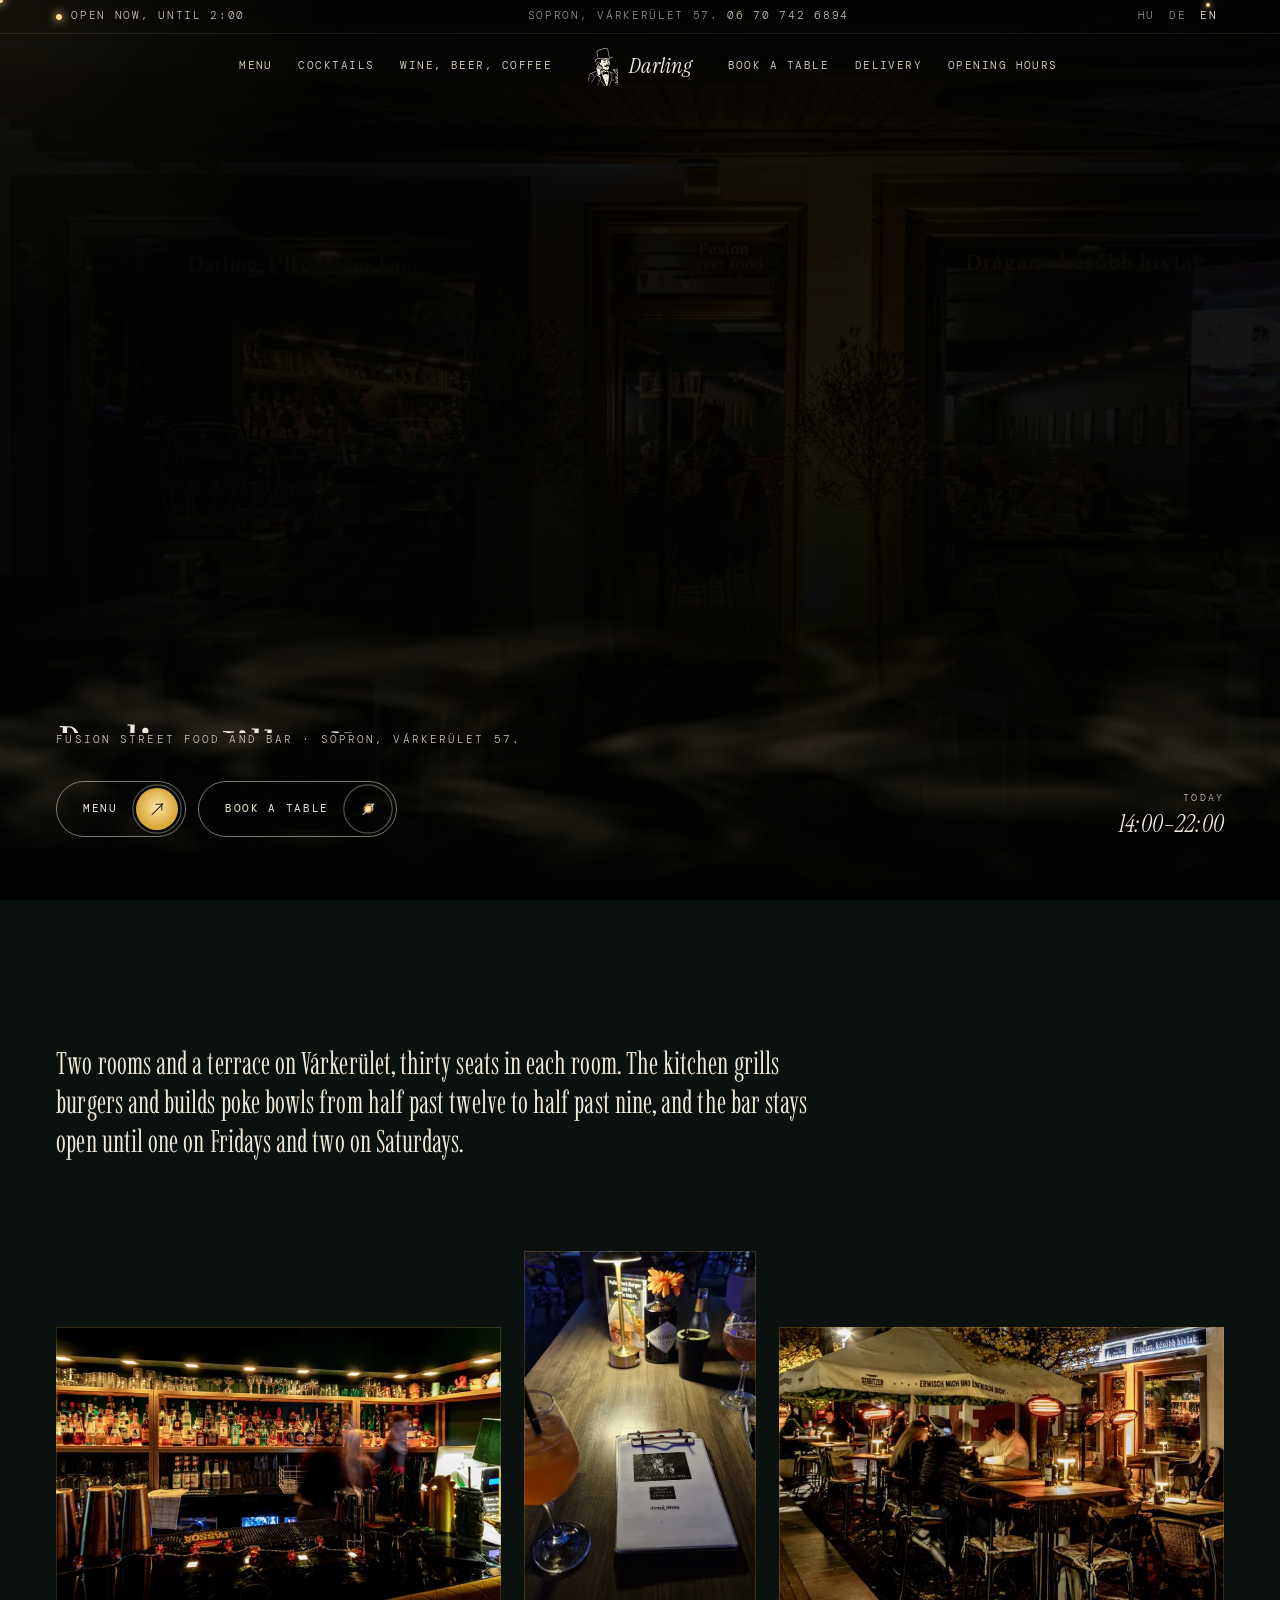
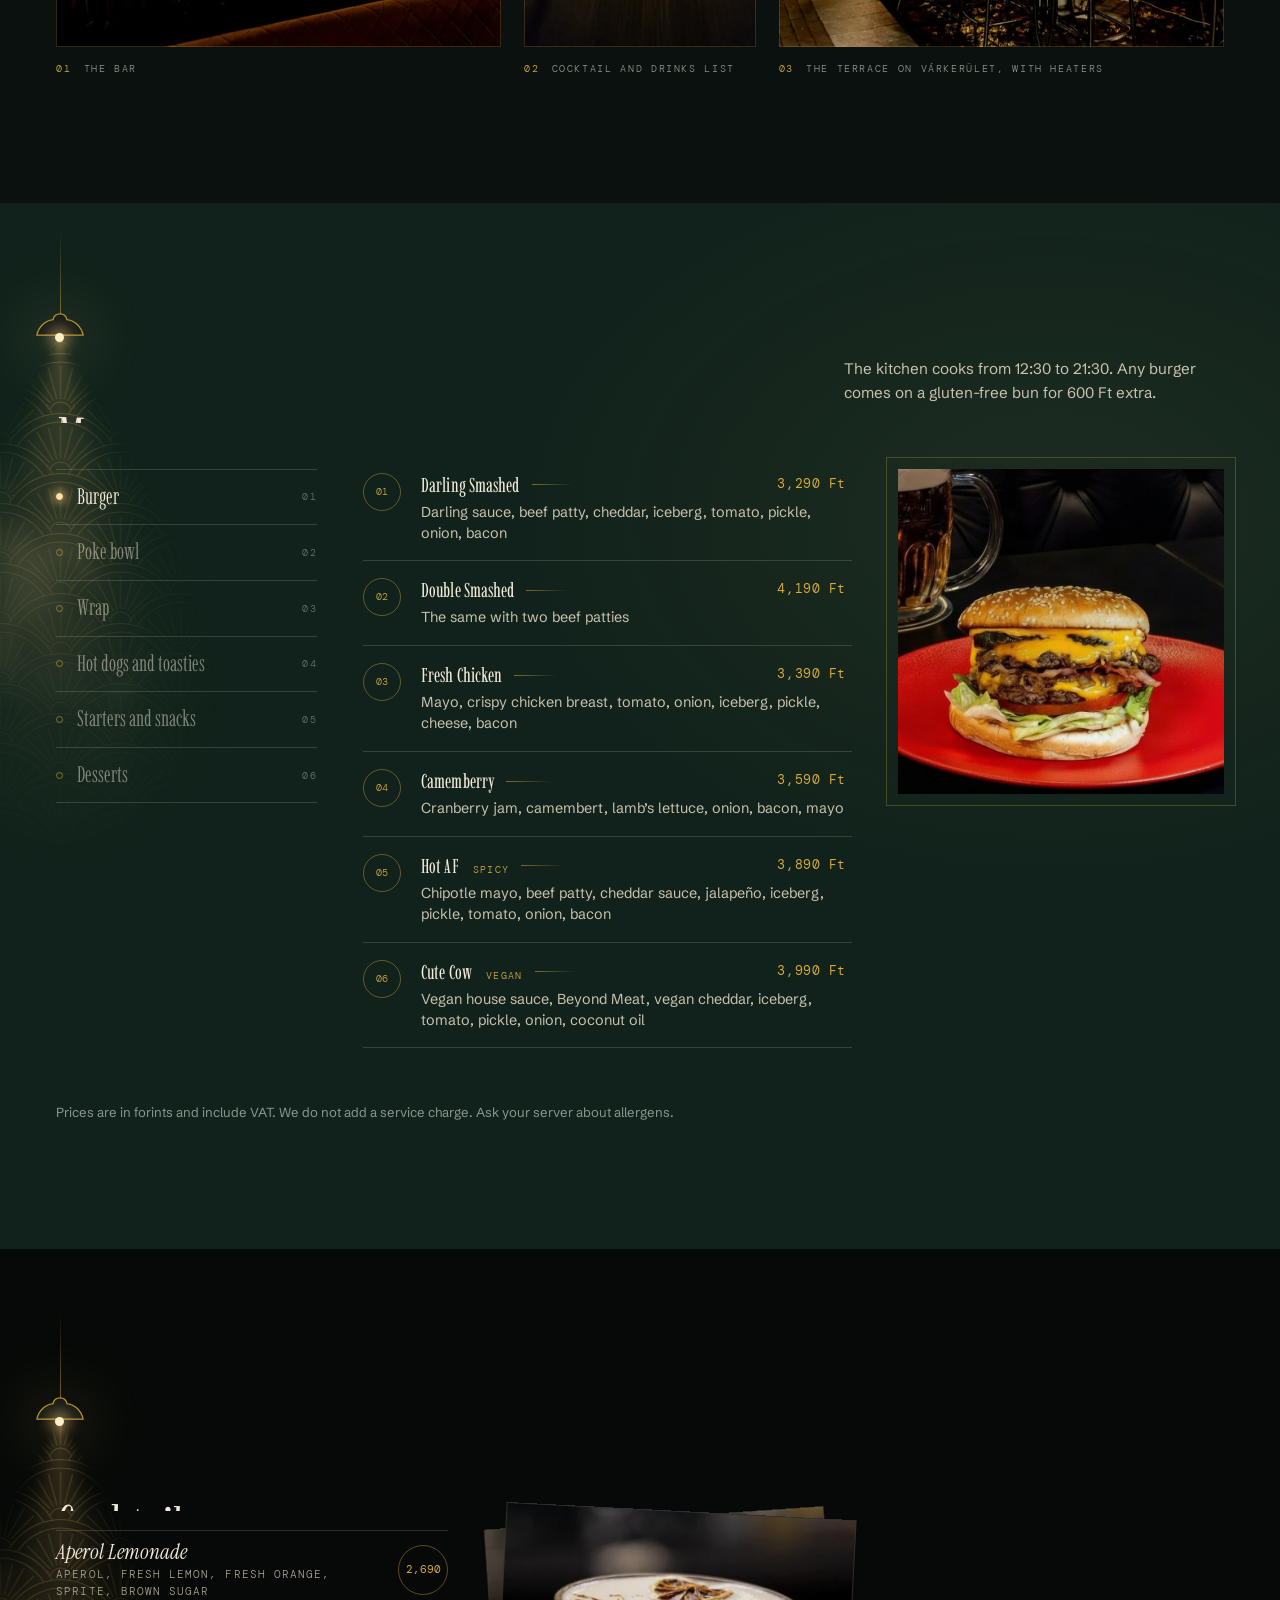
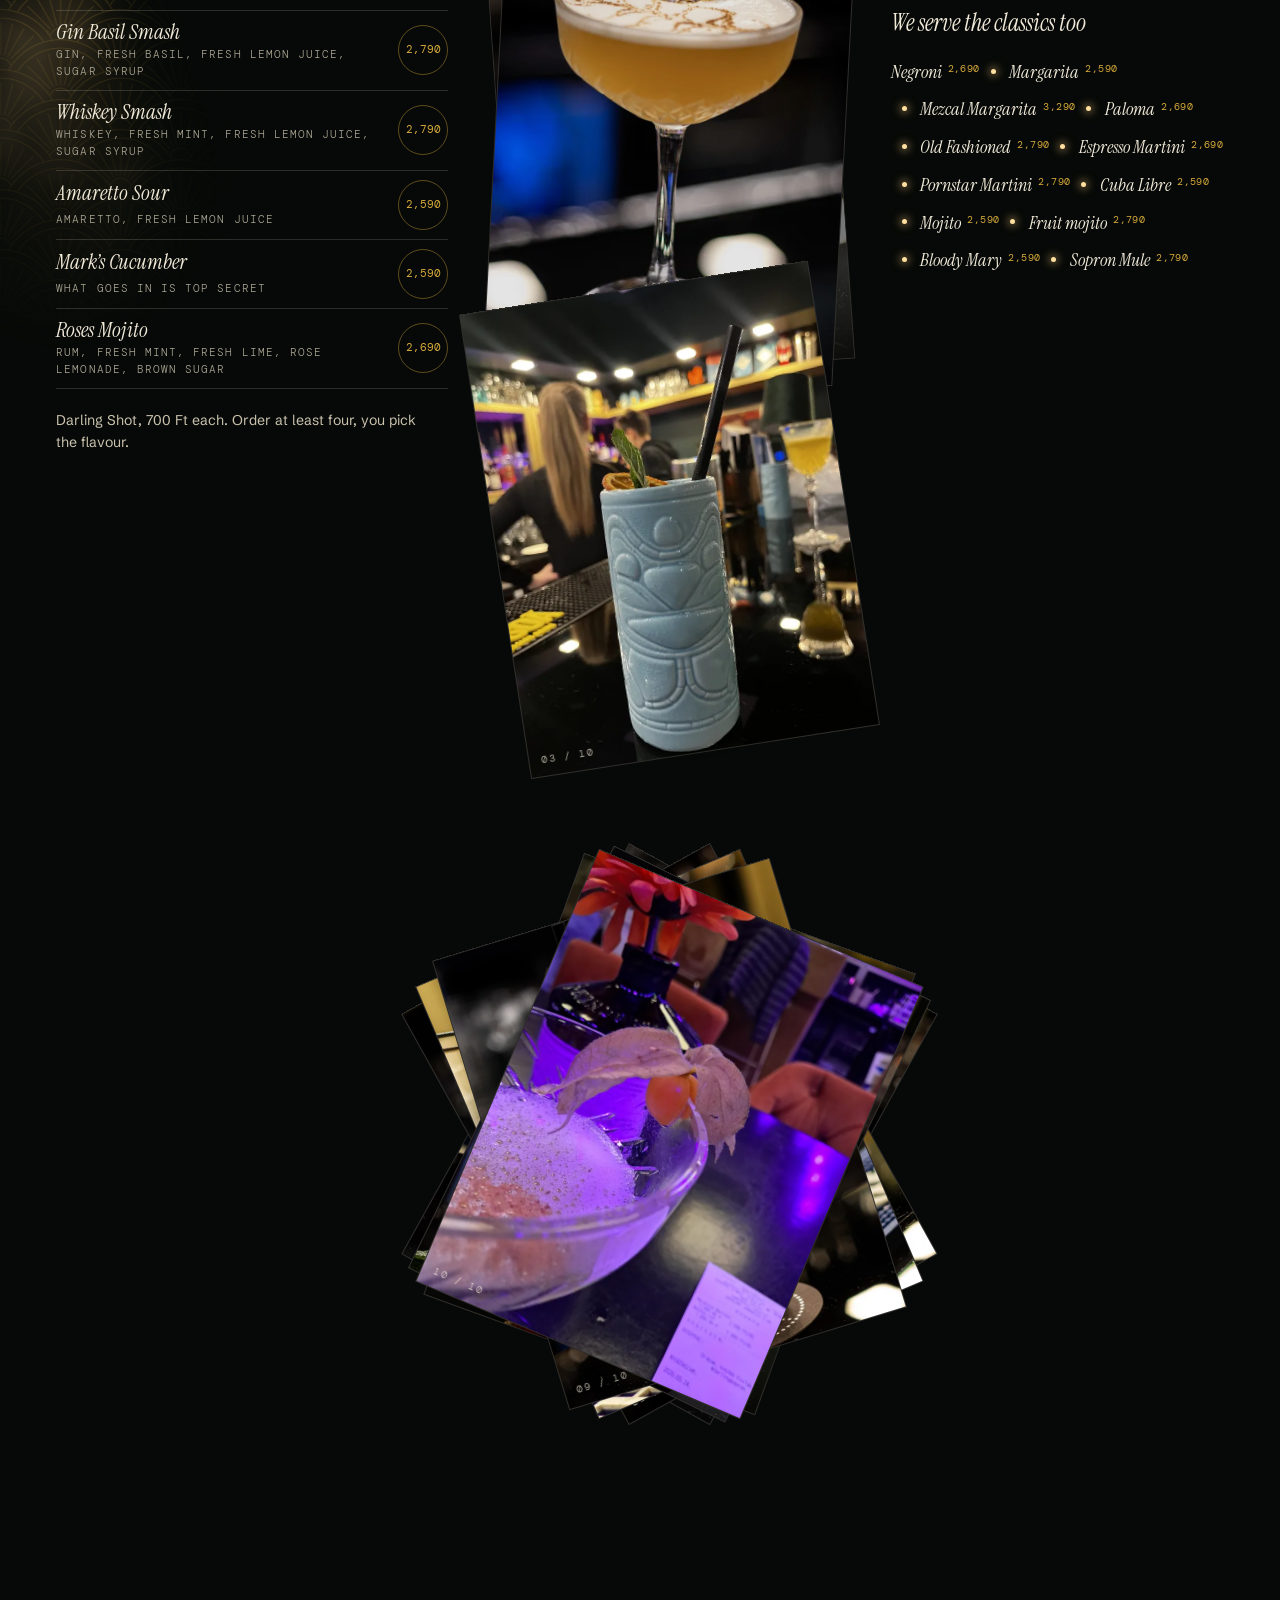
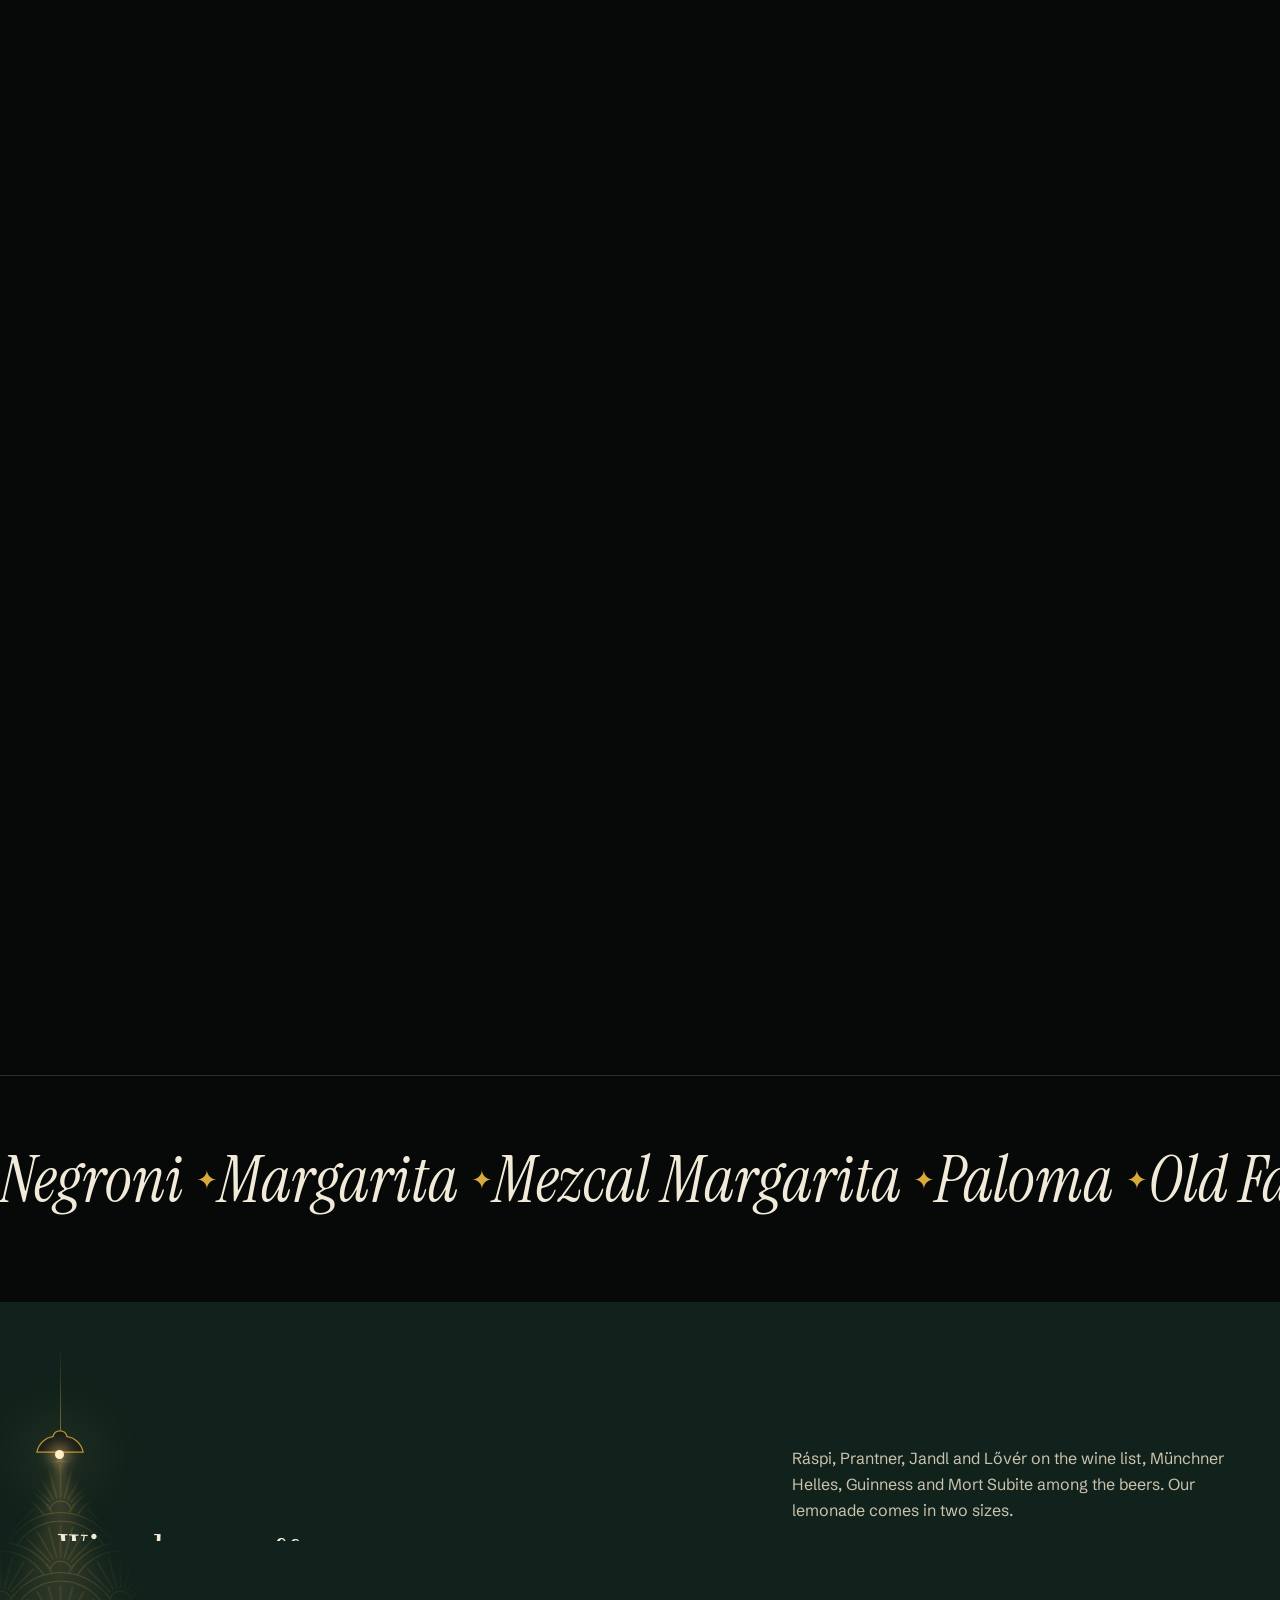
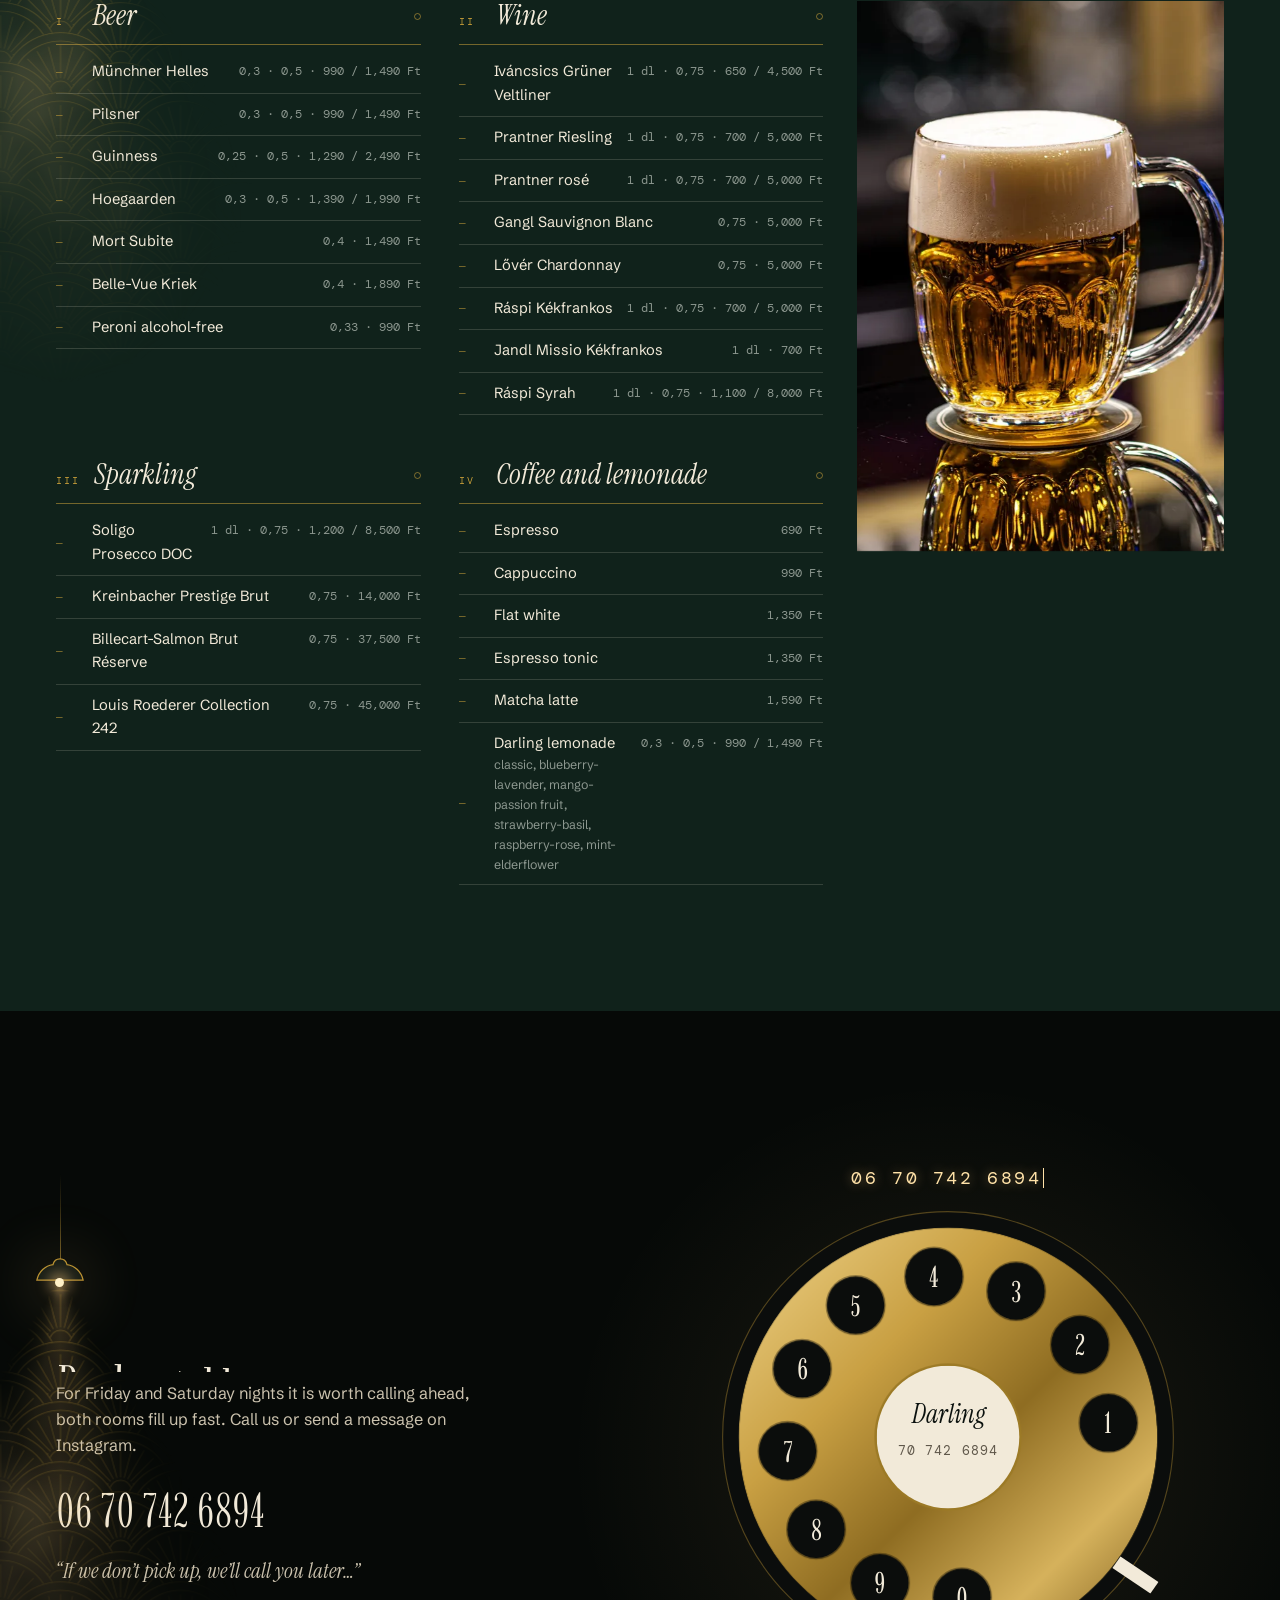
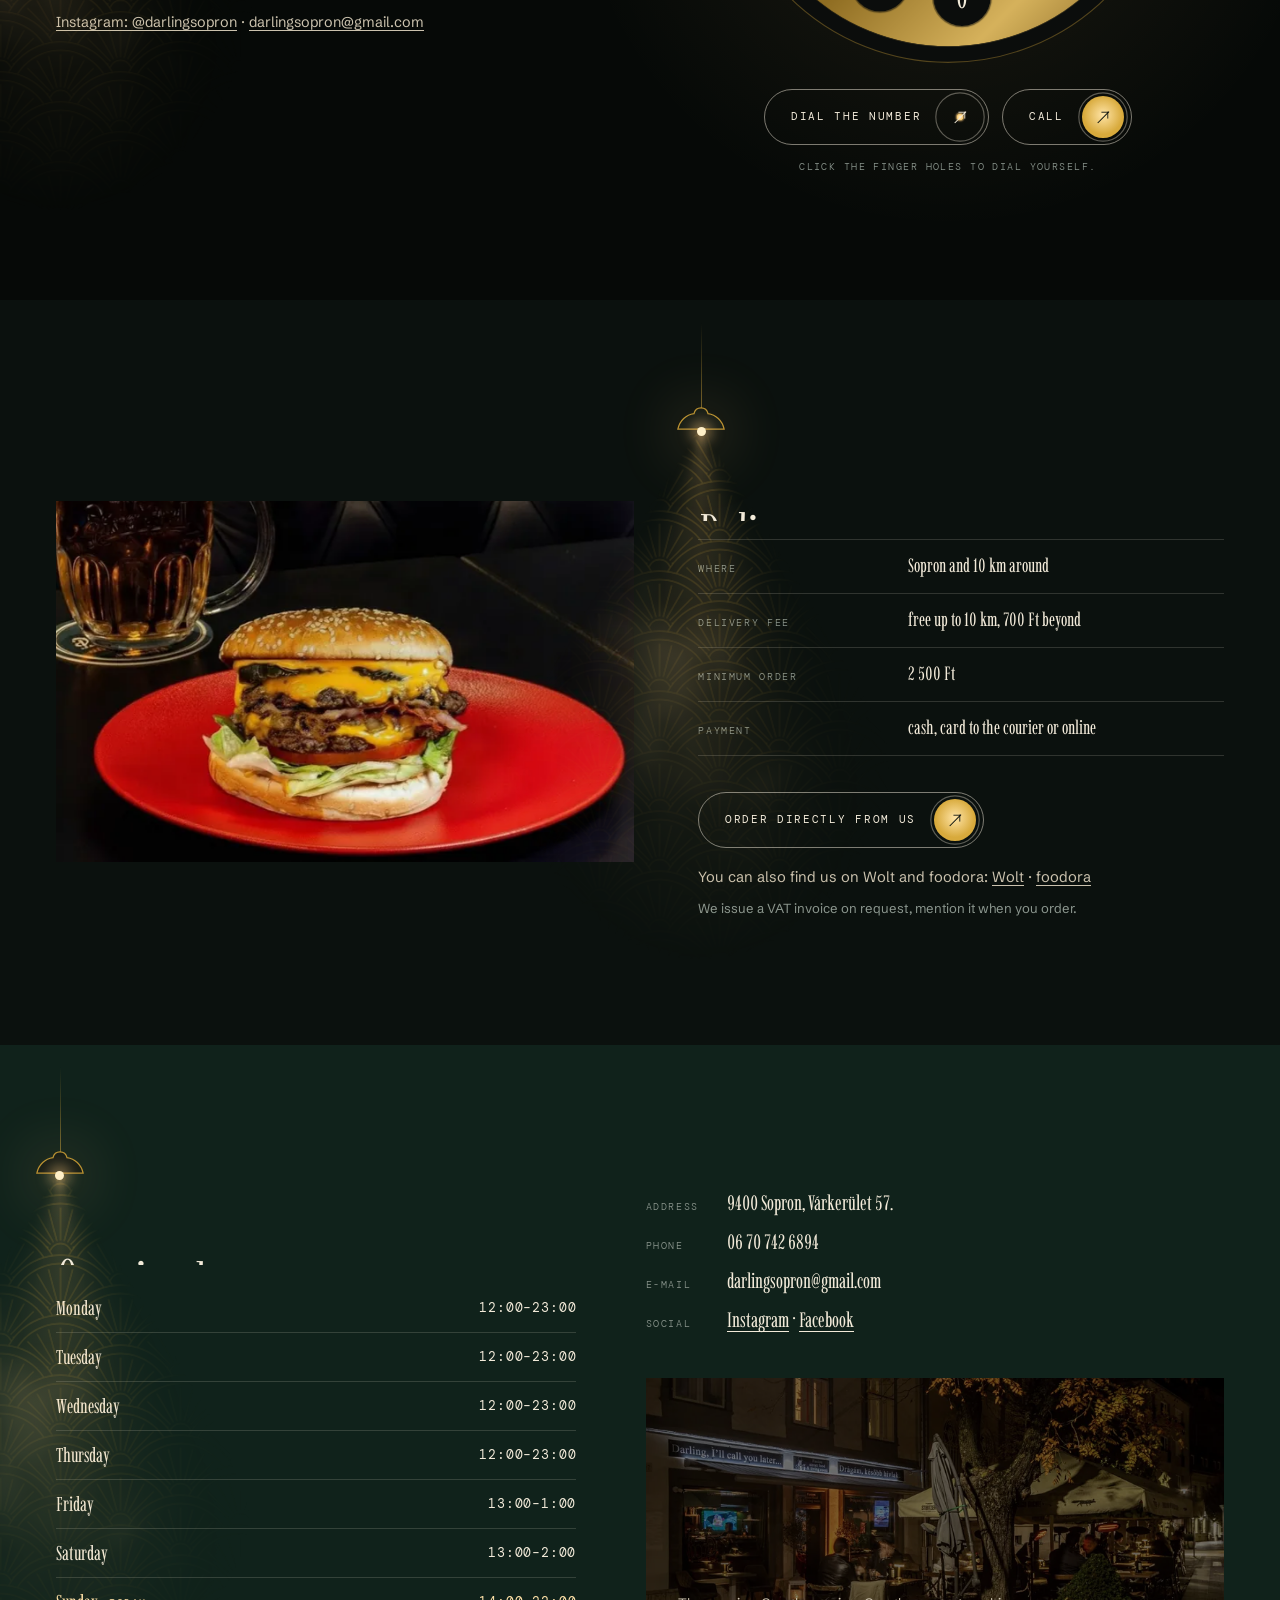
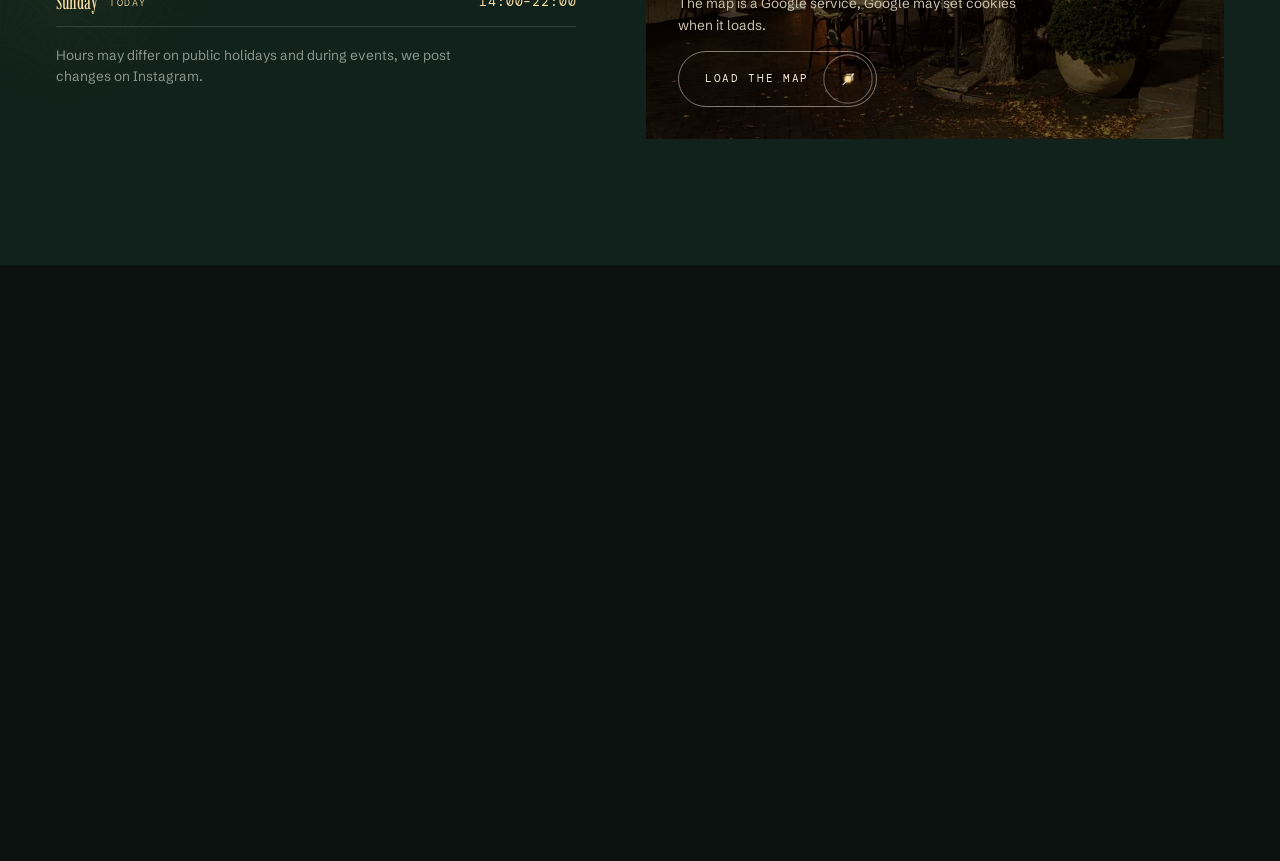
==== commit 83c60481: "v6: visszafogottabb füst Co-Authored-By: Claude Opus 5.5 <noreply@anthropic.com> Claude-Session: htt" ====
--- a/site/index.html
+++ b/site/index.html
@@ -9,15 +9,15 @@
 <meta name="theme-color" content="#0d1411">
 <meta property="og:title" content="Drágám, később hívlak… · Sopron, Várkerület 57.">
 <meta property="og:description" content="Street food, koktélok és kávé a soproni Várkerületen.">
-<meta property="og:image" content="img/hero-1400.webp?v=5">
-<link rel="icon" href="img/favicon.svg?v=5" type="image/svg+xml">
+<meta property="og:image" content="img/hero-1400.webp?v=6">
+<link rel="icon" href="img/favicon.svg?v=6" type="image/svg+xml">
 <link rel="preload" href="fonts/imbue-latin-opsz-normal.woff2" as="font" type="font/woff2" crossorigin>
 <link rel="preload" href="fonts/imbue-latin-ext-opsz-normal.woff2" as="font" type="font/woff2" crossorigin>
 <link rel="preload" href="fonts/dm-mono-latin-300-normal.woff2" as="font" type="font/woff2" crossorigin>
 <link rel="preload" href="fonts/schibsted-grotesk-latin-wght-normal.woff2" as="font" type="font/woff2" crossorigin>
-<link rel="preload" href="img/hero-1400.webp?v=5" as="image" media="(max-width: 1400px)">
-<link rel="preload" href="img/hero-2400.webp?v=5" as="image" media="(min-width: 1401px)">
-<link rel="stylesheet" href="css/style.css?v=5">
+<link rel="preload" href="img/hero-1400.webp?v=6" as="image" media="(max-width: 1400px)">
+<link rel="preload" href="img/hero-2400.webp?v=6" as="image" media="(min-width: 1401px)">
+<link rel="stylesheet" href="css/style.css?v=6">
 <script>
 (function(){var h=document.documentElement,s=null;try{s=sessionStorage.getItem('dl-intro')}catch(e){}
 var rm=matchMedia('(prefers-reduced-motion: reduce)').matches,sd=navigator.connection&&navigator.connection.saveData;
@@ -56,7 +56,7 @@
         <a href="#italok" data-i18n="n3">Bor, sör, kávé</a>
       </div>
       <a class="hd__brand" href="#top" aria-label="Darling, I’ll call you later, vissza az elejére">
-        <img src="img/logo.svg?v=5" alt="" width="34" height="43">
+        <img src="img/logo.svg?v=6" alt="" width="34" height="43">
         <span class="hd__name">Darling</span>
       </a>
       <div class="hd__grp hd__grp--r">
@@ -88,7 +88,7 @@
 
 <section class="hero" id="top" data-gl="1">
   <div class="hero__stack">
-    <img class="hero__img" src="img/hero-1400.webp?v=5" srcset="img/hero-800.webp?v=5 800w, img/hero-1400.webp?v=5 1400w, img/hero-2400.webp?v=5 2400w" sizes="100vw" alt="A Darling bejárata este a Várkerületen: nyitott ajtó, lámpások, asztalok a járdán" width="2400" height="1597" fetchpriority="high">
+    <img class="hero__img" src="img/hero-1400.webp?v=6" srcset="img/hero-800.webp?v=6 800w, img/hero-1400.webp?v=6 1400w, img/hero-2400.webp?v=6 2400w" sizes="100vw" alt="A Darling bejárata este a Várkerületen: nyitott ajtó, lámpások, asztalok a járdán" width="2400" height="1597" fetchpriority="high">
     <div class="hero__shade"></div>
     <div class="hero__dark" id="heroDark"></div>
   </div>
@@ -109,9 +109,9 @@
     <h2 class="sr" id="aboutH" data-i18n="aboutH">Rólunk</h2>
     <p class="lede" id="lede" data-i18n="lede">Két terem és egy terasz a Várkerületen, mindkét teremben harminc hely. A konyha fél egytől fél tízig süti a burgereket és rakja össze a poke bowlokat, a bárpult pénteken egyig, szombaton kettőig van nyitva.</p>
     <div class="about__pics">
-      <figure class="ph ph--a" style="--i:0"><div class="ph__in"><img src="img/bar-1400.webp?v=5" srcset="img/bar-800.webp?v=5 800w, img/bar-1400.webp?v=5 1400w, img/bar-2200.webp?v=5 2200w" sizes="(min-width: 900px) 40vw, 100vw" alt="A bárpult este: polcok tele üvegekkel, sárga steppelt pultfront" loading="lazy" width="1400" height="953"></div><figcaption><b>01</b><span data-i18n="capBar">A bárpult</span></figcaption></figure>
-      <figure class="ph ph--c" style="--i:1"><div class="ph__in"><img src="img/asztal-800.webp?v=5" srcset="img/asztal-800.webp?v=5 800w, img/asztal-1400.webp?v=5 1400w" sizes="(min-width: 900px) 20vw, 50vw" alt="Koktél és itallap a fapulton, asztali lámpa fényénél" loading="lazy" width="800" height="1067"></div><figcaption><b>02</b><span data-i18n="capAsztal">Koktél és itallap</span></figcaption></figure>
-      <figure class="ph ph--b" style="--i:2"><div class="ph__in"><img src="img/terasz-1400.webp?v=5" srcset="img/terasz-800.webp?v=5 800w, img/terasz-1400.webp?v=5 1400w" sizes="(min-width: 900px) 40vw, 50vw" alt="A terasz este, napernyők alatt hősugárzók és asztali lámpák" loading="lazy" width="1400" height="951"></div><figcaption><b>03</b><span data-i18n="capTerasz">Terasz a Várkerületen, hősugárzókkal</span></figcaption></figure>
+      <figure class="ph ph--a" style="--i:0"><div class="ph__in"><img src="img/bar-1400.webp?v=6" srcset="img/bar-800.webp?v=6 800w, img/bar-1400.webp?v=6 1400w, img/bar-2200.webp?v=6 2200w" sizes="(min-width: 900px) 40vw, 100vw" alt="A bárpult este: polcok tele üvegekkel, sárga steppelt pultfront" loading="lazy" width="1400" height="953"></div><figcaption><b>01</b><span data-i18n="capBar">A bárpult</span></figcaption></figure>
+      <figure class="ph ph--c" style="--i:1"><div class="ph__in"><img src="img/asztal-800.webp?v=6" srcset="img/asztal-800.webp?v=6 800w, img/asztal-1400.webp?v=6 1400w" sizes="(min-width: 900px) 20vw, 50vw" alt="Koktél és itallap a fapulton, asztali lámpa fényénél" loading="lazy" width="800" height="1067"></div><figcaption><b>02</b><span data-i18n="capAsztal">Koktél és itallap</span></figcaption></figure>
+      <figure class="ph ph--b" style="--i:2"><div class="ph__in"><img src="img/terasz-1400.webp?v=6" srcset="img/terasz-800.webp?v=6 800w, img/terasz-1400.webp?v=6 1400w" sizes="(min-width: 900px) 40vw, 50vw" alt="A terasz este, napernyők alatt hősugárzók és asztali lámpák" loading="lazy" width="1400" height="951"></div><figcaption><b>03</b><span data-i18n="capTerasz">Terasz a Várkerületen, hősugárzókkal</span></figcaption></figure>
     </div>
   </div>
 </section>
@@ -153,7 +153,7 @@
     <p class="drinks__lede" data-i18n="drLede">A borlapon Ráspi, Prantner, Jandl és Lővér, a sörök között Münchner Helles, Guinness és Mort Subite. A házi limonádét két méretben kérheted.</p>
   </div>
   <div class="drinks__grid" id="drGrid"></div>
-  <figure class="drinks__pic ph"><div class="ph__in"><img src="img/sor-1100.webp?v=5" srcset="img/sor-600.webp?v=5 600w, img/sor-1100.webp?v=5 1100w" sizes="(min-width: 900px) 30vw, 80vw" alt="Csapolt sör korsóban a pulton" loading="lazy" width="1100" height="1619"></div></figure>
+  <figure class="drinks__pic ph"><div class="ph__in"><img src="img/sor-1100.webp?v=6" srcset="img/sor-600.webp?v=6 600w, img/sor-1100.webp?v=6 1100w" sizes="(min-width: 900px) 30vw, 80vw" alt="Csapolt sör korsóban a pulton" loading="lazy" width="1100" height="1619"></div></figure>
 </section>
 
 <section class="sec book" id="foglalas" aria-labelledby="bookH">
@@ -184,7 +184,7 @@
 </section>
 
 <section class="sec deliv" id="rendeles" aria-labelledby="delH">
-  <figure class="deliv__pic ph"><div class="ph__in"><img src="img/w-burger-1400.webp?v=5" srcset="img/w-burger-800.webp?v=5 800w, img/w-burger-1400.webp?v=5 1400w" sizes="(min-width: 900px) 52vw, 100vw" alt="Smashed burger piros tányéron, mögötte korsó sör" loading="lazy" width="1400" height="788"></div></figure>
+  <figure class="deliv__pic ph"><div class="ph__in"><img src="img/w-burger-1400.webp?v=6" srcset="img/w-burger-800.webp?v=6 800w, img/w-burger-1400.webp?v=6 1400w" sizes="(min-width: 900px) 52vw, 100vw" alt="Smashed burger piros tányéron, mögötte korsó sör" loading="lazy" width="1400" height="788"></div></figure>
   <div class="deliv__txt">
     <h2 class="h2 bl" id="delH" data-i18n="delH">Házhozszállítás</h2>
     <dl class="facts">
@@ -219,7 +219,7 @@
       <span class="addr__v"><a class="ul" href="https://www.instagram.com/darlingsopron/" target="_blank" rel="noopener">Instagram</a> · <a class="ul" href="https://www.facebook.com/profile.php?id=61559651763220" target="_blank" rel="noopener">Facebook</a></span>
     </address>
     <div class="map" id="map">
-      <img src="img/terasz2-800.webp?v=5" srcset="img/terasz2-800.webp?v=5 800w, img/terasz2-1400.webp?v=5 1400w" sizes="(min-width: 900px) 44vw, 100vw" alt="A Darling homlokzata és terasza este a Várkerületen" loading="lazy" width="1400" height="951">
+      <img src="img/terasz2-800.webp?v=6" srcset="img/terasz2-800.webp?v=6 800w, img/terasz2-1400.webp?v=6 1400w" sizes="(min-width: 900px) 44vw, 100vw" alt="A Darling homlokzata és terasza este a Várkerületen" loading="lazy" width="1400" height="951">
       <div class="map__ov">
         <p data-i18n="mapP">A térkép a Google szolgáltatása, betöltéskor a Google sütiket használhat.</p>
         <button type="button" class="go go--line" id="mapGo"><span data-i18n="mapGo">Térkép betöltése</span><i class="go__ar" aria-hidden="true"></i></button>
@@ -233,7 +233,7 @@
 <footer class="ft" id="ft">
   <div class="ft__in">
     <div class="smk smk--ft" aria-hidden="true"><i></i><i></i></div>
-    <img class="ft__logo" src="img/logo.svg?v=5" alt="" width="180" height="227" loading="lazy">
+    <img class="ft__logo" src="img/logo.svg?v=6" alt="" width="180" height="227" loading="lazy">
     <p class="ft__big"><span data-i18n="ftBig">Drágám, később hívlak…</span></p>
     <div class="ft__cols">
       <p><b>Darling, I’ll call you later…</b><br>9400 Sopron, Várkerület 57–59.<br><a href="tel:+36707426894">06 70 742 6894</a><br><a href="mailto:darlingsopron@gmail.com">darlingsopron@gmail.com</a></p>
@@ -246,9 +246,9 @@
 <canvas class="smoke" id="smoke" aria-hidden="true"></canvas>
 <div class="glow" id="glow" aria-hidden="true"></div>
 <div class="cur" id="cur" aria-hidden="true"><i class="cur__d"></i><i class="cur__r"><svg viewBox="-17 -17 34 34"><circle r="15.5"/><g id="curH"></g></svg></i></div>
-<script src="js/gsap.min.js?v=5"></script>
-<script src="js/ScrollTrigger.min.js?v=5"></script>
-<script src="js/lenis.min.js?v=5"></script>
-<script src="js/main.js?v=5"></script>
+<script src="js/gsap.min.js?v=6"></script>
+<script src="js/ScrollTrigger.min.js?v=6"></script>
+<script src="js/lenis.min.js?v=6"></script>
+<script src="js/main.js?v=6"></script>
 </body>
 </html>
--- a/site/css/style.css
+++ b/site/css/style.css
@@ -1,4 +1,4 @@
-/* Darling, I’ll call you later… – Sopron, Várkerület 57. Bemutató oldal, v5 */
+/* Darling, I’ll call you later… – Sopron, Várkerület 57. Bemutató oldal, v6 */
 @font-face{font-family:'Imbue';font-style:normal;font-display:swap;font-weight:100 900;src:url(../fonts/imbue-latin-ext-opsz-normal.woff2) format('woff2-variations');unicode-range:U+0100-02BA,U+02BD-02C5,U+02C7-02CC,U+02CE-02D7,U+02DD-02FF,U+0304,U+0308,U+0329,U+1D00-1DBF,U+1E00-1E9F,U+1EF2-1EFF,U+2020,U+20A0-20AB,U+20AD-20C0,U+2113,U+2C60-2C7F,U+A720-A7FF}
 @font-face{font-family:'Imbue';font-style:normal;font-display:swap;font-weight:100 900;src:url(../fonts/imbue-latin-opsz-normal.woff2) format('woff2-variations');unicode-range:U+0000-00FF,U+0131,U+0152-0153,U+02BB-02BC,U+02C6,U+02DA,U+02DC,U+0304,U+0308,U+0329,U+2000-206F,U+20AC,U+2122,U+2191,U+2193,U+2212,U+2215,U+FEFF,U+FFFD}
 @font-face{font-family:'Instrument';font-style:italic;font-display:swap;font-weight:400;src:url(../fonts/instrument-serif-latin-ext-400-italic.woff2) format('woff2');unicode-range:U+0100-02BA,U+02BD-02C5,U+02C7-02CC,U+02CE-02D7,U+02DD-02FF,U+0304,U+0308,U+0329,U+1D00-1DBF,U+1E00-1E9F,U+1EF2-1EFF,U+2020,U+20A0-20AB,U+20AD-20C0,U+2113,U+2C60-2C7F,U+A720-A7FF}
@@ -133,7 +133,7 @@
 .pend svg{position:absolute;left:0;bottom:0;width:50px;height:25px;overflow:visible}
 .pend__s{fill:#0d1511;stroke:var(--gold2);stroke-width:1}
 .pend__b{position:absolute;left:50%;bottom:-5px;width:9px;height:9px;margin-left:-4.5px;border-radius:50%;background:#fff0c8;box-shadow:0 0 14px 5px rgba(var(--warm),.55),0 0 60px 26px rgba(var(--warm),.12);opacity:0}
-.pend__c{position:absolute;left:50%;top:calc(100% - 8px);width:min(96vw,780px);height:min(66vh,540px);margin-left:max(-48vw,-390px);background:url(../img/deco-lit.png?v=5) 0 0/120px 60px,conic-gradient(from 148deg at 50% 0,rgba(var(--warm),0) 0deg,rgba(var(--warm),.07) 14deg,rgba(var(--warm),.15) 28deg,rgba(var(--warm),.17) 32deg,rgba(var(--warm),.15) 36deg,rgba(var(--warm),.07) 50deg,rgba(var(--warm),0) 64deg,rgba(var(--warm),0) 360deg);-webkit-mask-image:conic-gradient(from 148deg at 50% 0,rgba(0,0,0,0) 0deg,#000 22deg,#000 42deg,rgba(0,0,0,0) 64deg,rgba(0,0,0,0) 360deg),radial-gradient(ellipse 36% 100% at 50% 0,#000 0,rgba(0,0,0,.7) 38%,rgba(0,0,0,.28) 68%,rgba(0,0,0,0) 100%);-webkit-mask-composite:source-in;mask-image:conic-gradient(from 148deg at 50% 0,rgba(0,0,0,0) 0deg,#000 22deg,#000 42deg,rgba(0,0,0,0) 64deg,rgba(0,0,0,0) 360deg),radial-gradient(ellipse 36% 100% at 50% 0,#000 0,rgba(0,0,0,.7) 38%,rgba(0,0,0,.28) 68%,rgba(0,0,0,0) 100%);mask-composite:intersect;opacity:0;z-index:-1}
+.pend__c{position:absolute;left:50%;top:calc(100% - 8px);width:min(96vw,780px);height:min(66vh,540px);margin-left:max(-48vw,-390px);background:url(../img/deco-lit.png?v=6) 0 0/120px 60px,conic-gradient(from 148deg at 50% 0,rgba(var(--warm),0) 0deg,rgba(var(--warm),.07) 14deg,rgba(var(--warm),.15) 28deg,rgba(var(--warm),.17) 32deg,rgba(var(--warm),.15) 36deg,rgba(var(--warm),.07) 50deg,rgba(var(--warm),0) 64deg,rgba(var(--warm),0) 360deg);-webkit-mask-image:conic-gradient(from 148deg at 50% 0,rgba(0,0,0,0) 0deg,#000 22deg,#000 42deg,rgba(0,0,0,0) 64deg,rgba(0,0,0,0) 360deg),radial-gradient(ellipse 36% 100% at 50% 0,#000 0,rgba(0,0,0,.7) 38%,rgba(0,0,0,.28) 68%,rgba(0,0,0,0) 100%);-webkit-mask-composite:source-in;mask-image:conic-gradient(from 148deg at 50% 0,rgba(0,0,0,0) 0deg,#000 22deg,#000 42deg,rgba(0,0,0,0) 64deg,rgba(0,0,0,0) 360deg),radial-gradient(ellipse 36% 100% at 50% 0,#000 0,rgba(0,0,0,.7) 38%,rgba(0,0,0,.28) 68%,rgba(0,0,0,0) 100%);mask-composite:intersect;opacity:0;z-index:-1}
 .pend.is-lit .pend__b,.pend.is-lit .pend__c{animation:lampOn 1.3s linear both}
 .pend.is-lit .pend__c{animation-delay:.05s}
 @keyframes lampOn{0%{opacity:0}7%{opacity:.85}11%{opacity:.08}19%{opacity:.7}23%{opacity:.15}36%{opacity:1}100%{opacity:1}}
@@ -384,18 +384,18 @@
 .wall{position:absolute;inset:0;z-index:-1;overflow:hidden;pointer-events:none}
 .wall__spot{position:absolute;left:0;top:0;width:640px;height:640px;opacity:0;transition:opacity .5s;will-change:transform;-webkit-mask-image:radial-gradient(closest-side,#000 0,rgba(0,0,0,.55) 45%,rgba(0,0,0,0) 100%);mask-image:radial-gradient(closest-side,#000 0,rgba(0,0,0,.55) 45%,rgba(0,0,0,0) 100%)}
 .wall__spot.is-on{opacity:.5}
-.wall__pat{position:absolute;inset:0;background:url(../img/deco-lit.png?v=5) 0 0/120px 60px}
+.wall__pat{position:absolute;inset:0;background:url(../img/deco-lit.png?v=6) 0 0/120px 60px}
 /* füst a lámpák fényében: gépen élő WebGL (#smoke), máshol álló füstkép a kúpban */
-.pend__c::after{content:"";position:absolute;inset:0;background:url(../img/smoke.webp?v=5) 50% 0/100% 100% no-repeat;opacity:.75}
+.pend__c::after{content:"";position:absolute;inset:0;background:url(../img/smoke.webp?v=6) 50% 0/100% 100% no-repeat;opacity:.4}
 html.gl-smoke .pend__c::after{display:none}
 .smoke{position:fixed;left:0;top:0;width:100%;height:100vh;height:100lvh;pointer-events:none;z-index:45;display:none}
 html.gl-smoke .smoke{display:block}
-.smk{position:absolute;left:0;right:0;bottom:0;height:58%;pointer-events:none;overflow:hidden}
-.smk i{position:absolute;left:0;top:0;bottom:0;width:200%;background:url(../img/smoke-band.webp?v=5) 0 100%/50% 100% repeat-x;opacity:.36;animation:smk 120s linear infinite;will-change:transform}
-.smk i+i{opacity:.22;animation-name:smk2;animation-duration:180s}
+.smk{position:absolute;left:0;right:0;bottom:0;height:34%;pointer-events:none;overflow:hidden}
+.smk i{position:absolute;left:0;top:0;bottom:0;width:200%;background:url(../img/smoke-band.webp?v=6) 0 100%/50% 100% repeat-x;opacity:.15;animation:smk 120s linear infinite;will-change:transform}
+.smk i+i{opacity:.08;animation-name:smk2;animation-duration:180s}
 @keyframes smk{from{transform:translate3d(0,0,0)}to{transform:translate3d(-50%,0,0)}}
 @keyframes smk2{from{transform:translate3d(-50%,0,0) scaleY(-1)}to{transform:translate3d(0,0,0) scaleY(-1)}}
-.smk--ft{z-index:-1;height:72%;top:6%;bottom:auto}
+.smk--ft{display:none;z-index:-1;height:72%;top:6%;bottom:auto}
 .smk--ft i{opacity:.22}.smk--ft i+i{opacity:.14}
 html.no-anim .smk i{animation:none}
 .smk.is-off i{animation-play-state:paused;will-change:auto}
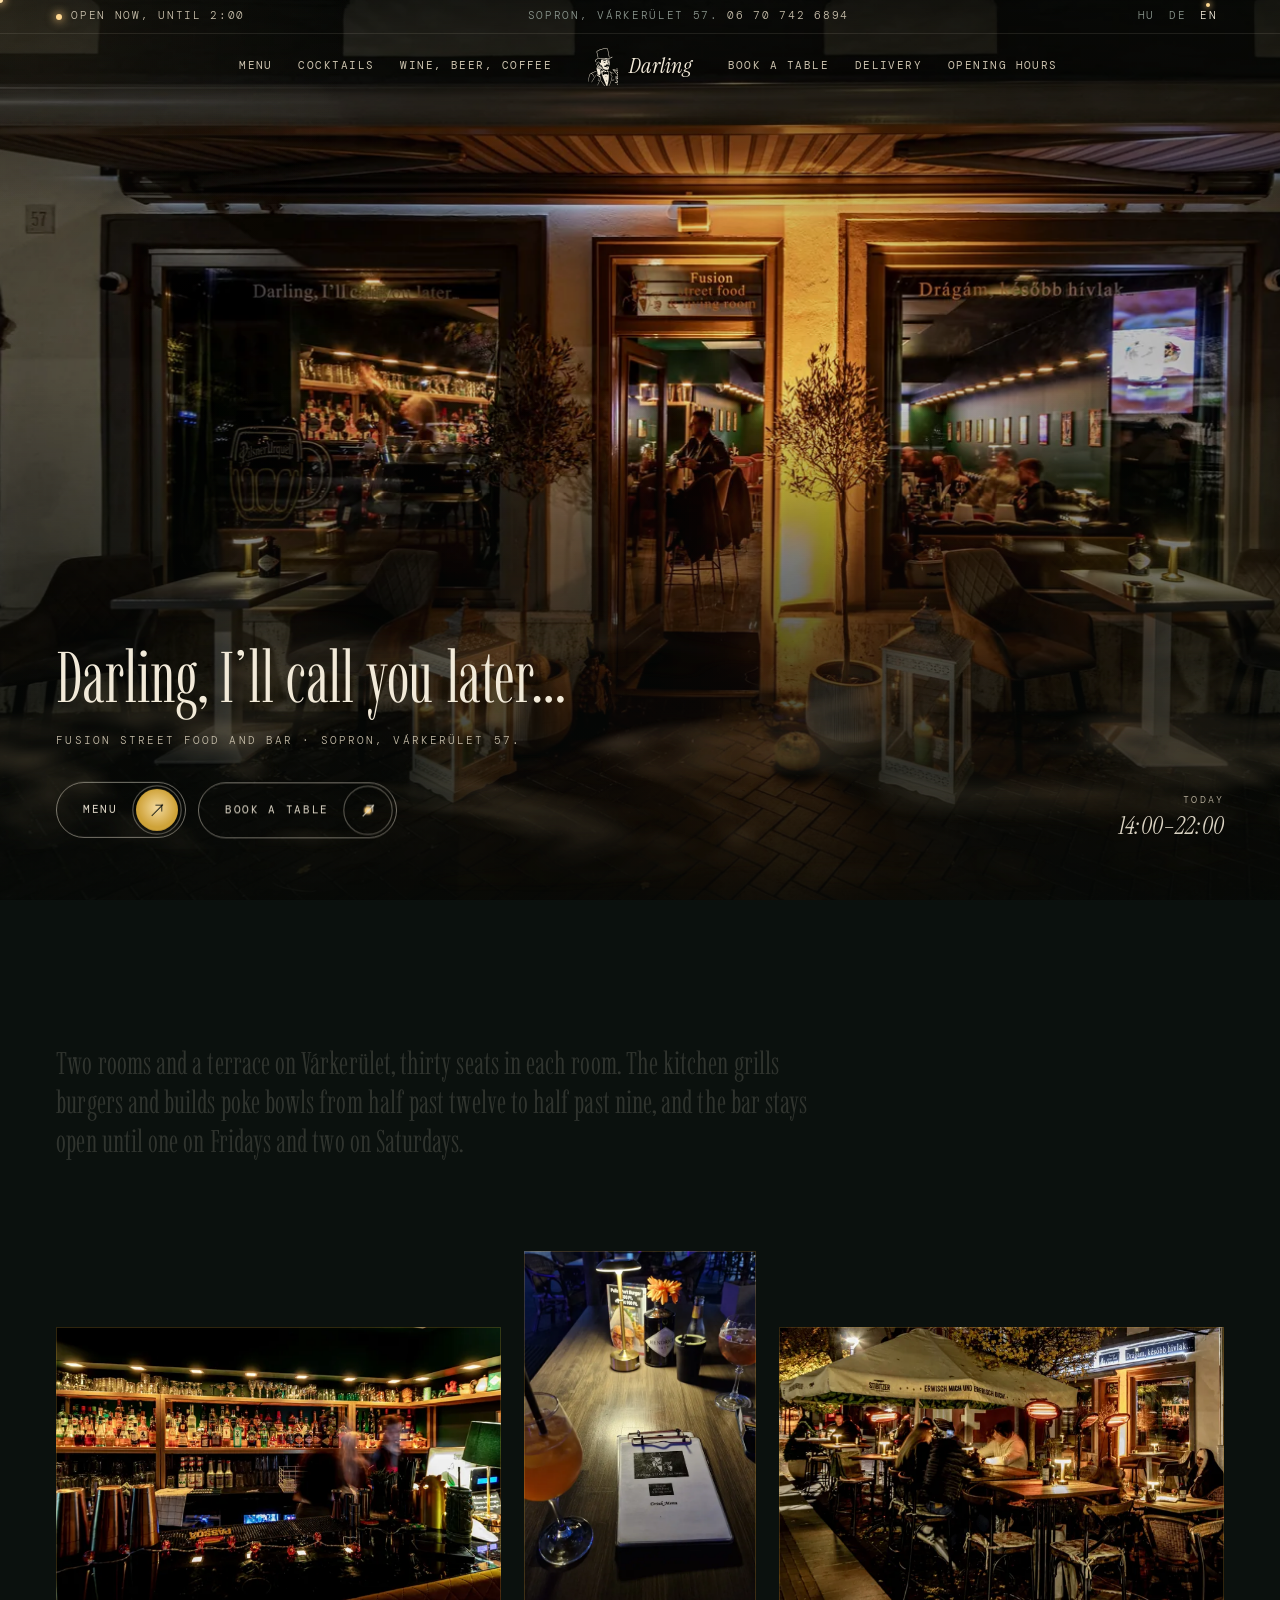
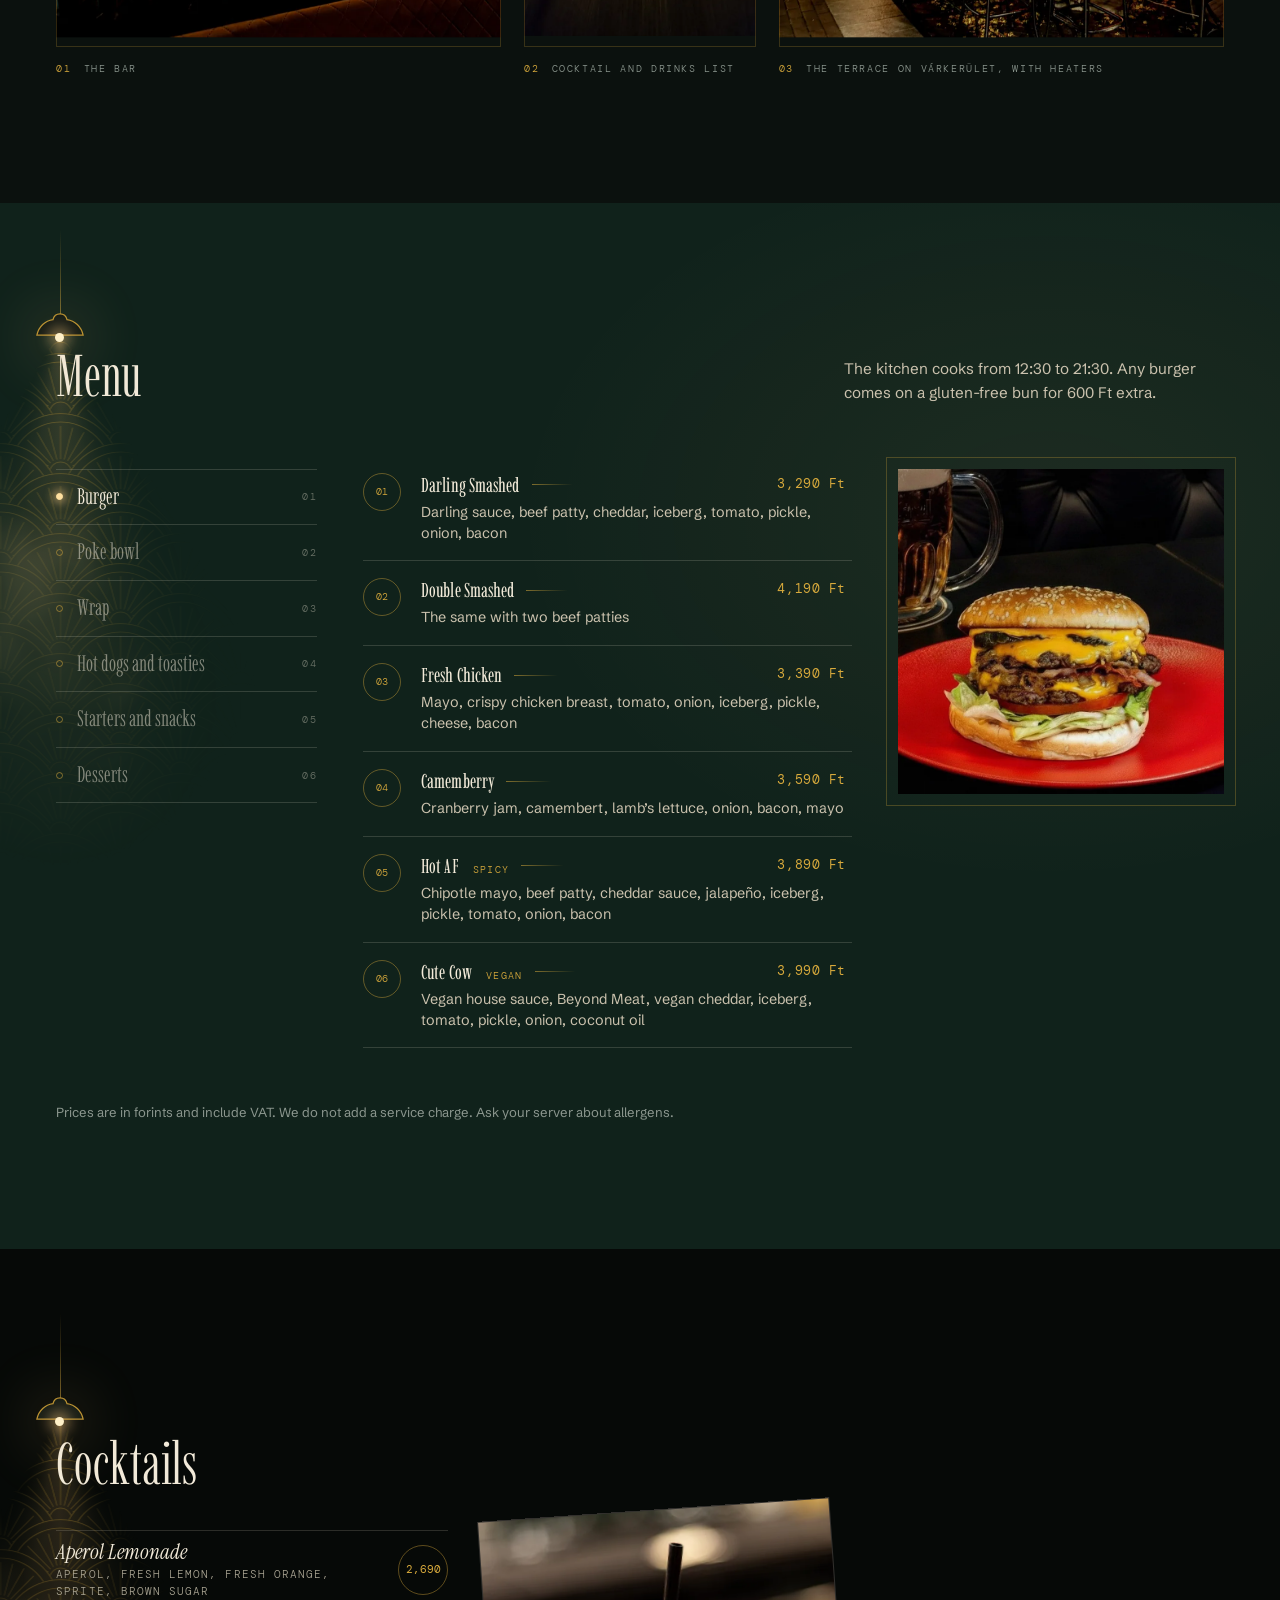
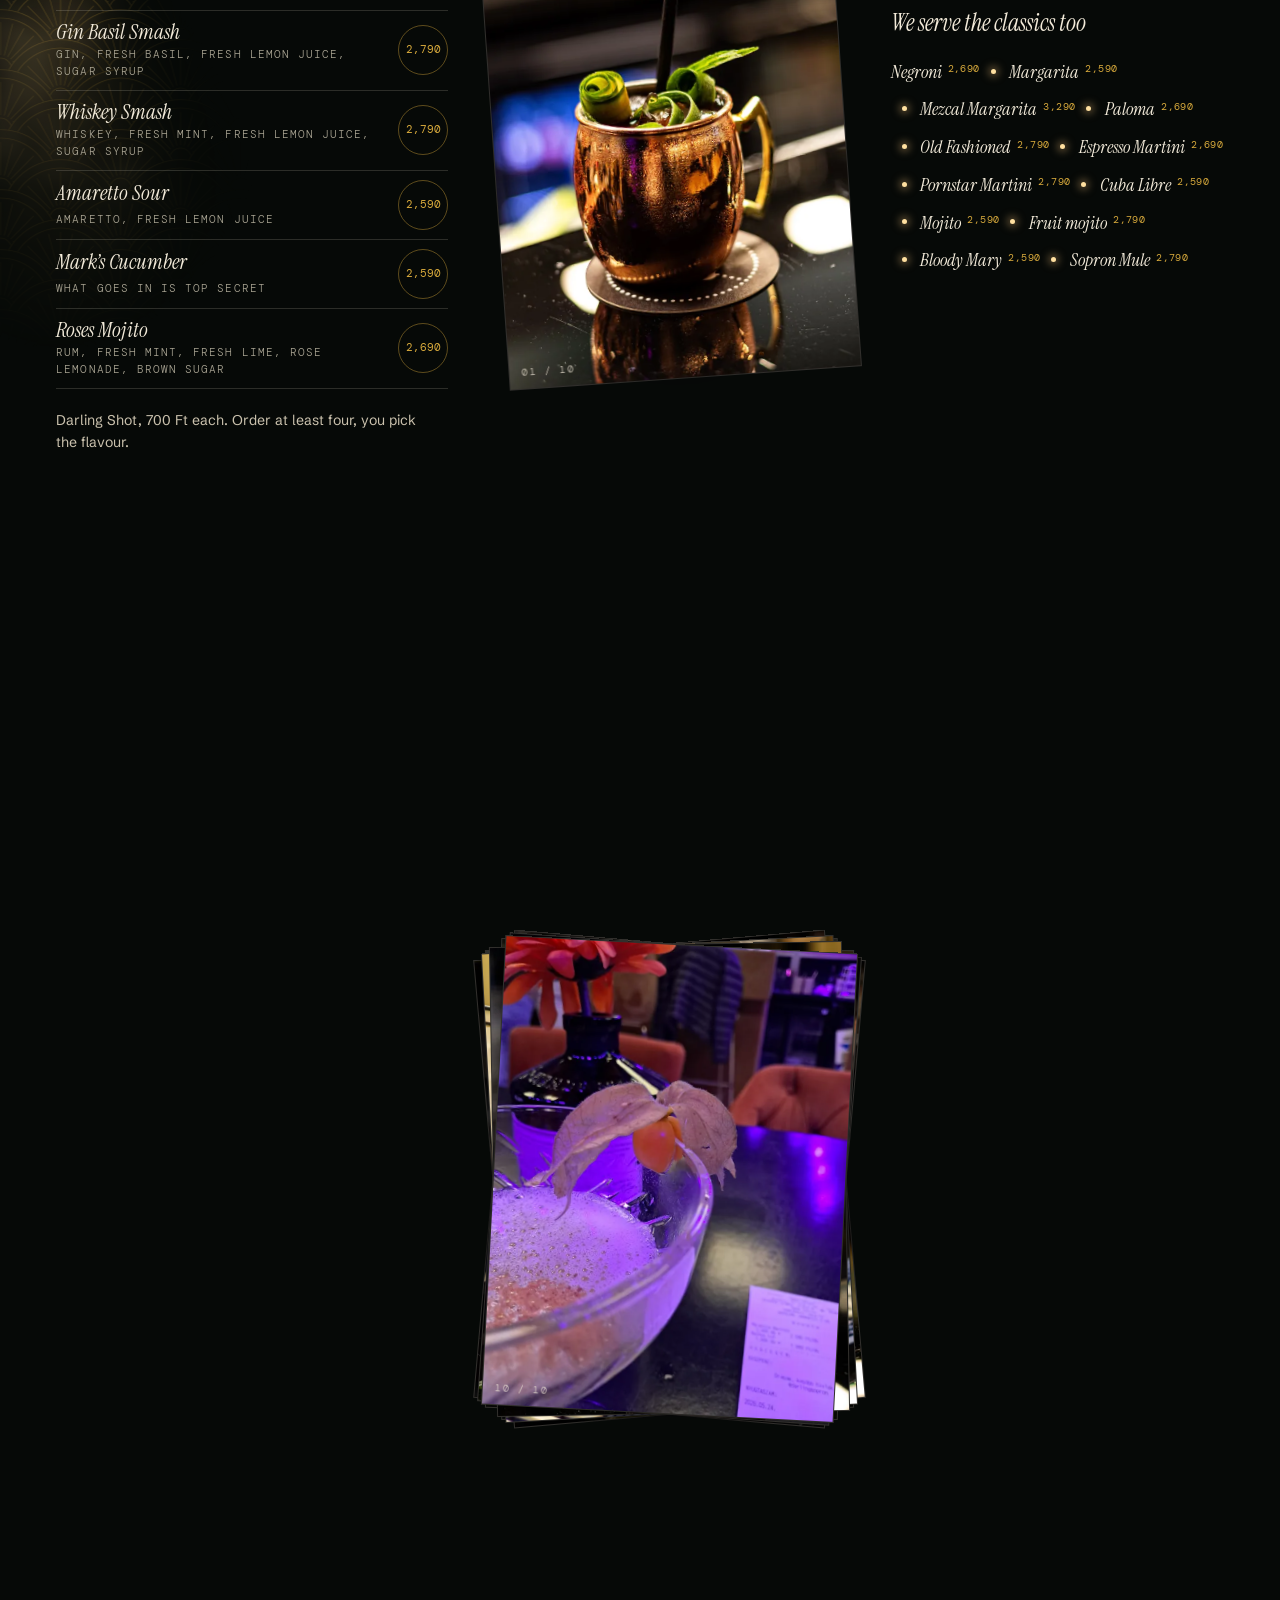
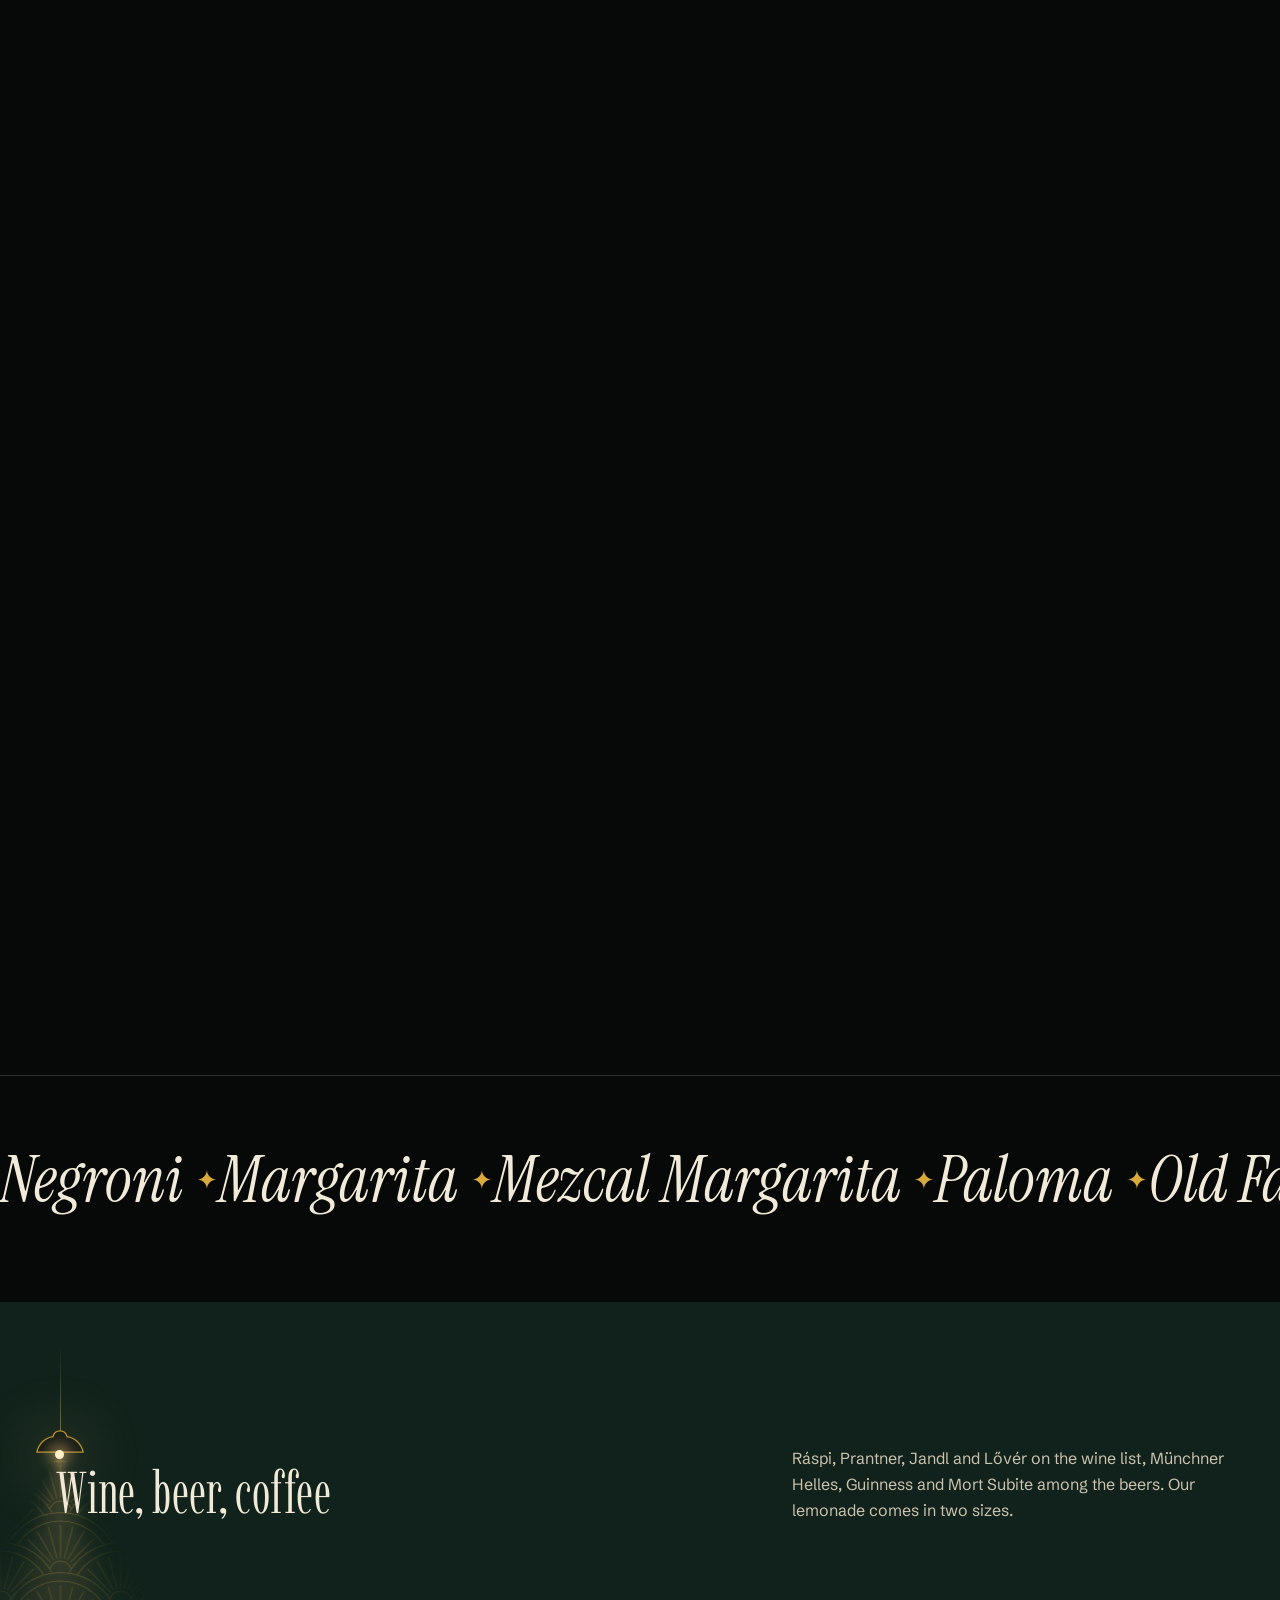
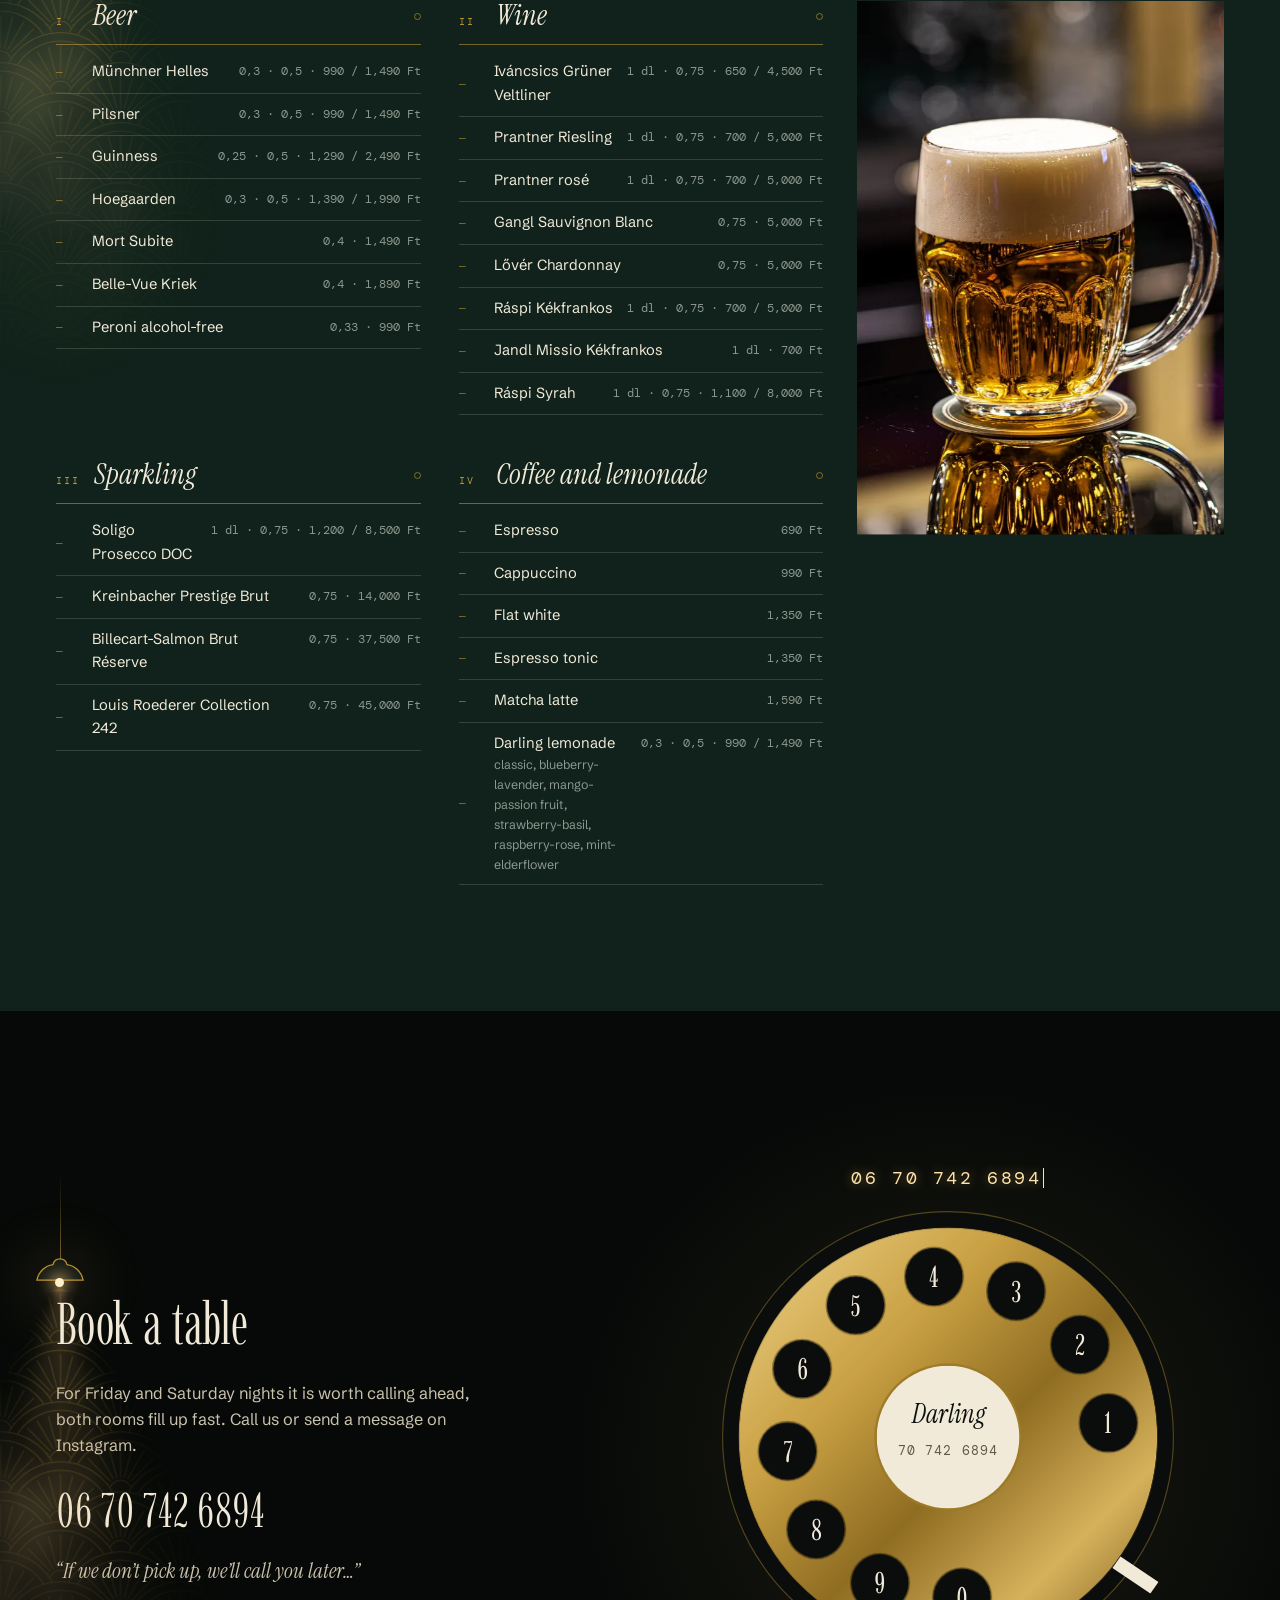
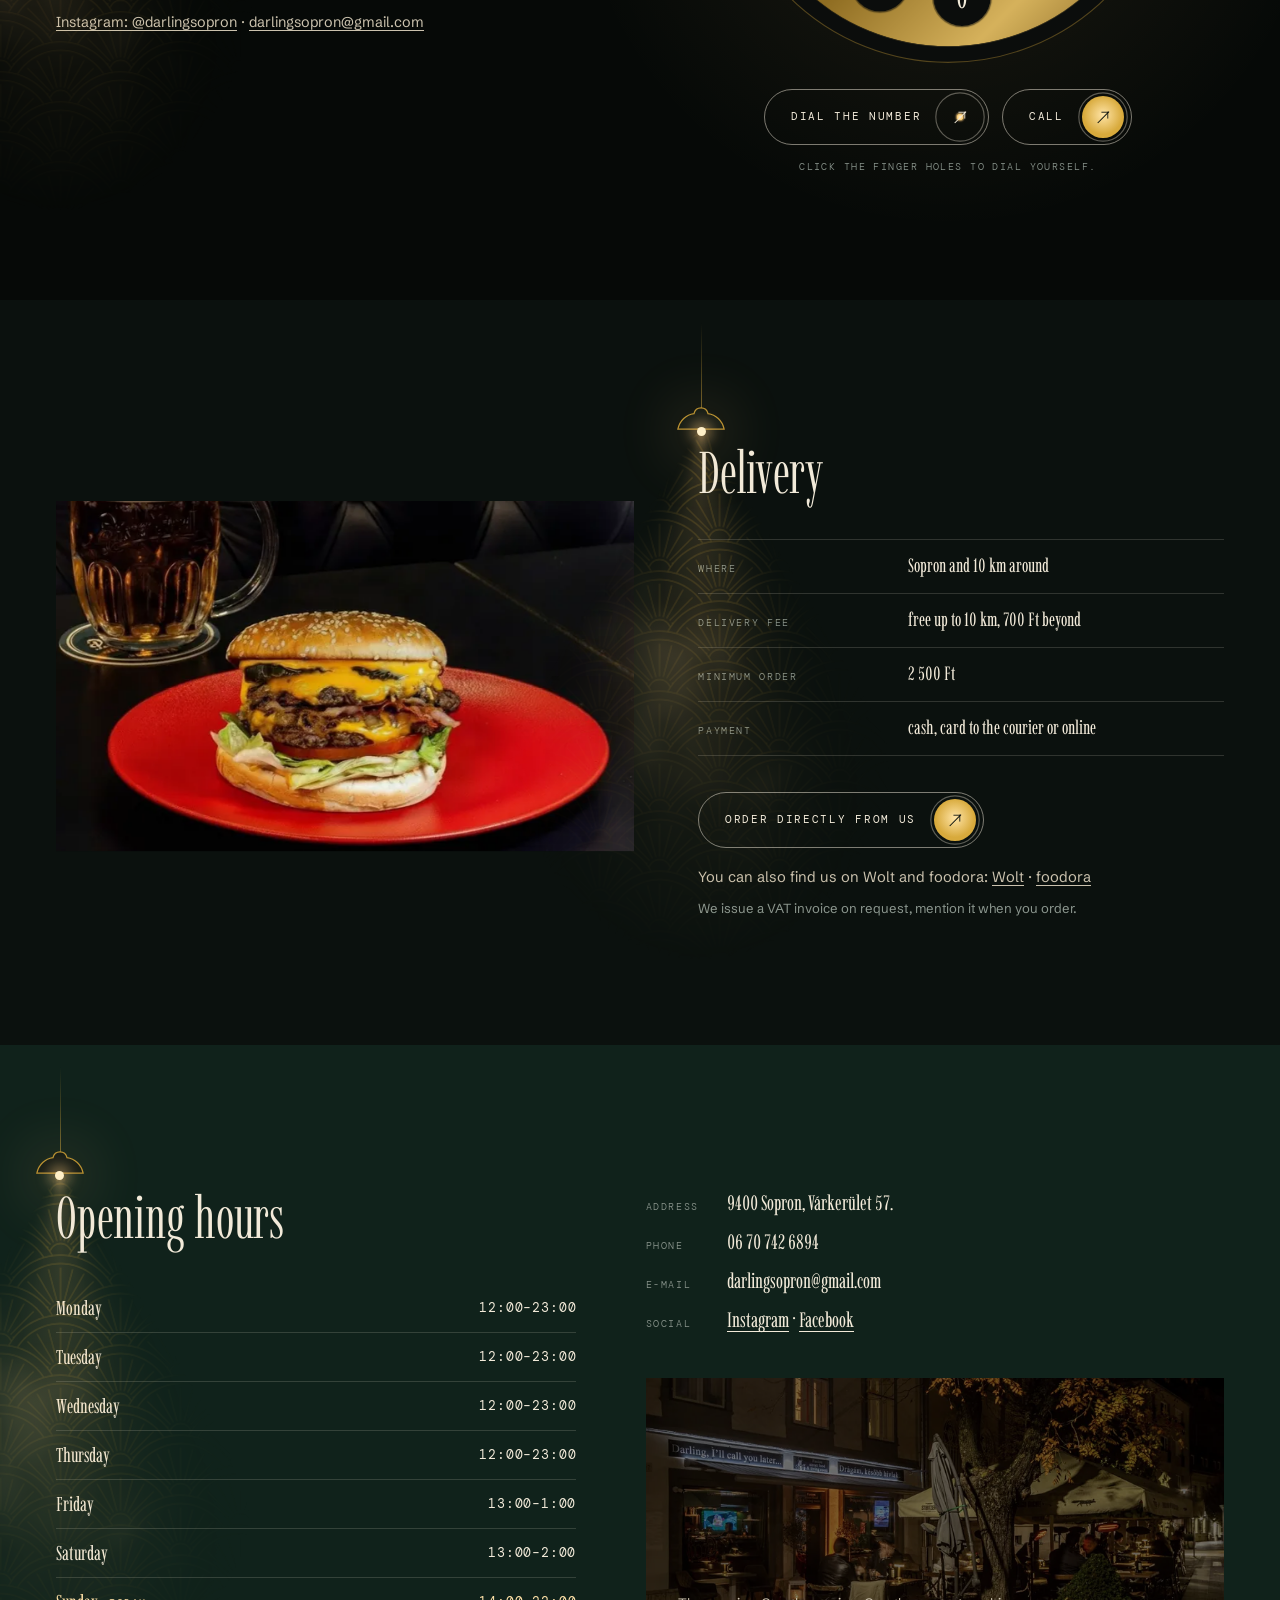
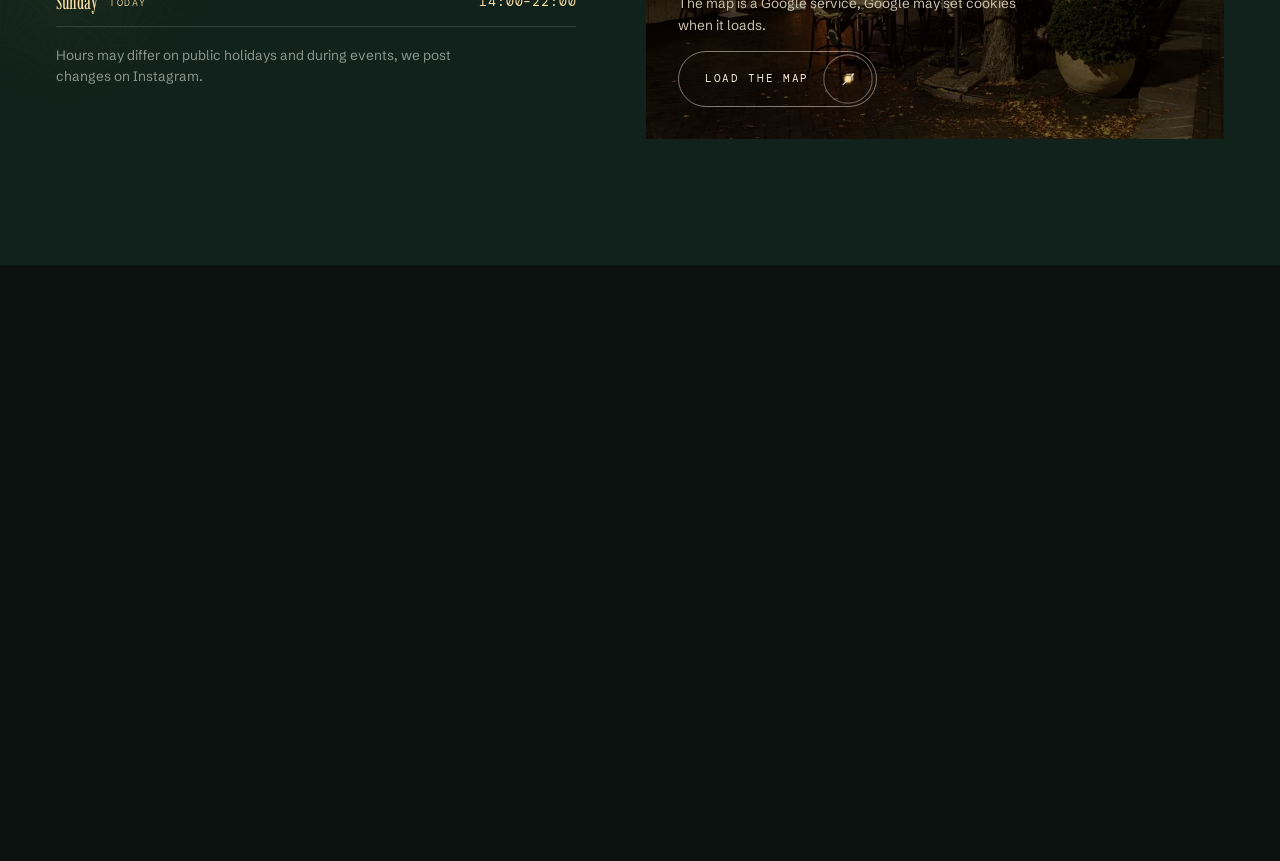
==== commit aa382130: "v7: visszafogott, mozgó füst a koktéloknál, a nyitásban és a lámpák alatt Co-Authored-By: Claude Opu" ====
--- a/site/index.html
+++ b/site/index.html
@@ -9,15 +9,15 @@
 <meta name="theme-color" content="#0d1411">
 <meta property="og:title" content="Drágám, később hívlak… · Sopron, Várkerület 57.">
 <meta property="og:description" content="Street food, koktélok és kávé a soproni Várkerületen.">
-<meta property="og:image" content="img/hero-1400.webp?v=6">
-<link rel="icon" href="img/favicon.svg?v=6" type="image/svg+xml">
+<meta property="og:image" content="img/hero-1400.webp?v=7">
+<link rel="icon" href="img/favicon.svg?v=7" type="image/svg+xml">
 <link rel="preload" href="fonts/imbue-latin-opsz-normal.woff2" as="font" type="font/woff2" crossorigin>
 <link rel="preload" href="fonts/imbue-latin-ext-opsz-normal.woff2" as="font" type="font/woff2" crossorigin>
 <link rel="preload" href="fonts/dm-mono-latin-300-normal.woff2" as="font" type="font/woff2" crossorigin>
 <link rel="preload" href="fonts/schibsted-grotesk-latin-wght-normal.woff2" as="font" type="font/woff2" crossorigin>
-<link rel="preload" href="img/hero-1400.webp?v=6" as="image" media="(max-width: 1400px)">
-<link rel="preload" href="img/hero-2400.webp?v=6" as="image" media="(min-width: 1401px)">
-<link rel="stylesheet" href="css/style.css?v=6">
+<link rel="preload" href="img/hero-1400.webp?v=7" as="image" media="(max-width: 1400px)">
+<link rel="preload" href="img/hero-2400.webp?v=7" as="image" media="(min-width: 1401px)">
+<link rel="stylesheet" href="css/style.css?v=7">
 <script>
 (function(){var h=document.documentElement,s=null;try{s=sessionStorage.getItem('dl-intro')}catch(e){}
 var rm=matchMedia('(prefers-reduced-motion: reduce)').matches,sd=navigator.connection&&navigator.connection.saveData;
@@ -33,6 +33,7 @@
   <div class="intro__half intro__half--r"></div>
   <div class="intro__glow"></div>
   <div class="intro__seam"></div>
+  <div class="intro__smk"><i></i><i></i></div>
   <div class="intro__bar intro__bar--t"></div>
   <div class="intro__bar intro__bar--b"></div>
   <p class="intro__cap"><span class="intro__l1" id="introL1"></span><span class="intro__l2" id="introL2"></span></p>
@@ -56,7 +57,7 @@
         <a href="#italok" data-i18n="n3">Bor, sör, kávé</a>
       </div>
       <a class="hd__brand" href="#top" aria-label="Darling, I’ll call you later, vissza az elejére">
-        <img src="img/logo.svg?v=6" alt="" width="34" height="43">
+        <img src="img/logo.svg?v=7" alt="" width="34" height="43">
         <span class="hd__name">Darling</span>
       </a>
       <div class="hd__grp hd__grp--r">
@@ -88,7 +89,7 @@
 
 <section class="hero" id="top" data-gl="1">
   <div class="hero__stack">
-    <img class="hero__img" src="img/hero-1400.webp?v=6" srcset="img/hero-800.webp?v=6 800w, img/hero-1400.webp?v=6 1400w, img/hero-2400.webp?v=6 2400w" sizes="100vw" alt="A Darling bejárata este a Várkerületen: nyitott ajtó, lámpások, asztalok a járdán" width="2400" height="1597" fetchpriority="high">
+    <img class="hero__img" src="img/hero-1400.webp?v=7" srcset="img/hero-800.webp?v=7 800w, img/hero-1400.webp?v=7 1400w, img/hero-2400.webp?v=7 2400w" sizes="100vw" alt="A Darling bejárata este a Várkerületen: nyitott ajtó, lámpások, asztalok a járdán" width="2400" height="1597" fetchpriority="high">
     <div class="hero__shade"></div>
     <div class="hero__dark" id="heroDark"></div>
   </div>
@@ -109,9 +110,9 @@
     <h2 class="sr" id="aboutH" data-i18n="aboutH">Rólunk</h2>
     <p class="lede" id="lede" data-i18n="lede">Két terem és egy terasz a Várkerületen, mindkét teremben harminc hely. A konyha fél egytől fél tízig süti a burgereket és rakja össze a poke bowlokat, a bárpult pénteken egyig, szombaton kettőig van nyitva.</p>
     <div class="about__pics">
-      <figure class="ph ph--a" style="--i:0"><div class="ph__in"><img src="img/bar-1400.webp?v=6" srcset="img/bar-800.webp?v=6 800w, img/bar-1400.webp?v=6 1400w, img/bar-2200.webp?v=6 2200w" sizes="(min-width: 900px) 40vw, 100vw" alt="A bárpult este: polcok tele üvegekkel, sárga steppelt pultfront" loading="lazy" width="1400" height="953"></div><figcaption><b>01</b><span data-i18n="capBar">A bárpult</span></figcaption></figure>
-      <figure class="ph ph--c" style="--i:1"><div class="ph__in"><img src="img/asztal-800.webp?v=6" srcset="img/asztal-800.webp?v=6 800w, img/asztal-1400.webp?v=6 1400w" sizes="(min-width: 900px) 20vw, 50vw" alt="Koktél és itallap a fapulton, asztali lámpa fényénél" loading="lazy" width="800" height="1067"></div><figcaption><b>02</b><span data-i18n="capAsztal">Koktél és itallap</span></figcaption></figure>
-      <figure class="ph ph--b" style="--i:2"><div class="ph__in"><img src="img/terasz-1400.webp?v=6" srcset="img/terasz-800.webp?v=6 800w, img/terasz-1400.webp?v=6 1400w" sizes="(min-width: 900px) 40vw, 50vw" alt="A terasz este, napernyők alatt hősugárzók és asztali lámpák" loading="lazy" width="1400" height="951"></div><figcaption><b>03</b><span data-i18n="capTerasz">Terasz a Várkerületen, hősugárzókkal</span></figcaption></figure>
+      <figure class="ph ph--a" style="--i:0"><div class="ph__in"><img src="img/bar-1400.webp?v=7" srcset="img/bar-800.webp?v=7 800w, img/bar-1400.webp?v=7 1400w, img/bar-2200.webp?v=7 2200w" sizes="(min-width: 900px) 40vw, 100vw" alt="A bárpult este: polcok tele üvegekkel, sárga steppelt pultfront" loading="lazy" width="1400" height="953"></div><figcaption><b>01</b><span data-i18n="capBar">A bárpult</span></figcaption></figure>
+      <figure class="ph ph--c" style="--i:1"><div class="ph__in"><img src="img/asztal-800.webp?v=7" srcset="img/asztal-800.webp?v=7 800w, img/asztal-1400.webp?v=7 1400w" sizes="(min-width: 900px) 20vw, 50vw" alt="Koktél és itallap a fapulton, asztali lámpa fényénél" loading="lazy" width="800" height="1067"></div><figcaption><b>02</b><span data-i18n="capAsztal">Koktél és itallap</span></figcaption></figure>
+      <figure class="ph ph--b" style="--i:2"><div class="ph__in"><img src="img/terasz-1400.webp?v=7" srcset="img/terasz-800.webp?v=7 800w, img/terasz-1400.webp?v=7 1400w" sizes="(min-width: 900px) 40vw, 50vw" alt="A terasz este, napernyők alatt hősugárzók és asztali lámpák" loading="lazy" width="1400" height="951"></div><figcaption><b>03</b><span data-i18n="capTerasz">Terasz a Várkerületen, hősugárzókkal</span></figcaption></figure>
     </div>
   </div>
 </section>
@@ -153,7 +154,7 @@
     <p class="drinks__lede" data-i18n="drLede">A borlapon Ráspi, Prantner, Jandl és Lővér, a sörök között Münchner Helles, Guinness és Mort Subite. A házi limonádét két méretben kérheted.</p>
   </div>
   <div class="drinks__grid" id="drGrid"></div>
-  <figure class="drinks__pic ph"><div class="ph__in"><img src="img/sor-1100.webp?v=6" srcset="img/sor-600.webp?v=6 600w, img/sor-1100.webp?v=6 1100w" sizes="(min-width: 900px) 30vw, 80vw" alt="Csapolt sör korsóban a pulton" loading="lazy" width="1100" height="1619"></div></figure>
+  <figure class="drinks__pic ph"><div class="ph__in"><img src="img/sor-1100.webp?v=7" srcset="img/sor-600.webp?v=7 600w, img/sor-1100.webp?v=7 1100w" sizes="(min-width: 900px) 30vw, 80vw" alt="Csapolt sör korsóban a pulton" loading="lazy" width="1100" height="1619"></div></figure>
 </section>
 
 <section class="sec book" id="foglalas" aria-labelledby="bookH">
@@ -184,7 +185,7 @@
 </section>
 
 <section class="sec deliv" id="rendeles" aria-labelledby="delH">
-  <figure class="deliv__pic ph"><div class="ph__in"><img src="img/w-burger-1400.webp?v=6" srcset="img/w-burger-800.webp?v=6 800w, img/w-burger-1400.webp?v=6 1400w" sizes="(min-width: 900px) 52vw, 100vw" alt="Smashed burger piros tányéron, mögötte korsó sör" loading="lazy" width="1400" height="788"></div></figure>
+  <figure class="deliv__pic ph"><div class="ph__in"><img src="img/w-burger-1400.webp?v=7" srcset="img/w-burger-800.webp?v=7 800w, img/w-burger-1400.webp?v=7 1400w" sizes="(min-width: 900px) 52vw, 100vw" alt="Smashed burger piros tányéron, mögötte korsó sör" loading="lazy" width="1400" height="788"></div></figure>
   <div class="deliv__txt">
     <h2 class="h2 bl" id="delH" data-i18n="delH">Házhozszállítás</h2>
     <dl class="facts">
@@ -219,7 +220,7 @@
       <span class="addr__v"><a class="ul" href="https://www.instagram.com/darlingsopron/" target="_blank" rel="noopener">Instagram</a> · <a class="ul" href="https://www.facebook.com/profile.php?id=61559651763220" target="_blank" rel="noopener">Facebook</a></span>
     </address>
     <div class="map" id="map">
-      <img src="img/terasz2-800.webp?v=6" srcset="img/terasz2-800.webp?v=6 800w, img/terasz2-1400.webp?v=6 1400w" sizes="(min-width: 900px) 44vw, 100vw" alt="A Darling homlokzata és terasza este a Várkerületen" loading="lazy" width="1400" height="951">
+      <img src="img/terasz2-800.webp?v=7" srcset="img/terasz2-800.webp?v=7 800w, img/terasz2-1400.webp?v=7 1400w" sizes="(min-width: 900px) 44vw, 100vw" alt="A Darling homlokzata és terasza este a Várkerületen" loading="lazy" width="1400" height="951">
       <div class="map__ov">
         <p data-i18n="mapP">A térkép a Google szolgáltatása, betöltéskor a Google sütiket használhat.</p>
         <button type="button" class="go go--line" id="mapGo"><span data-i18n="mapGo">Térkép betöltése</span><i class="go__ar" aria-hidden="true"></i></button>
@@ -233,7 +234,7 @@
 <footer class="ft" id="ft">
   <div class="ft__in">
     <div class="smk smk--ft" aria-hidden="true"><i></i><i></i></div>
-    <img class="ft__logo" src="img/logo.svg?v=6" alt="" width="180" height="227" loading="lazy">
+    <img class="ft__logo" src="img/logo.svg?v=7" alt="" width="180" height="227" loading="lazy">
     <p class="ft__big"><span data-i18n="ftBig">Drágám, később hívlak…</span></p>
     <div class="ft__cols">
       <p><b>Darling, I’ll call you later…</b><br>9400 Sopron, Várkerület 57–59.<br><a href="tel:+36707426894">06 70 742 6894</a><br><a href="mailto:darlingsopron@gmail.com">darlingsopron@gmail.com</a></p>
@@ -246,9 +247,9 @@
 <canvas class="smoke" id="smoke" aria-hidden="true"></canvas>
 <div class="glow" id="glow" aria-hidden="true"></div>
 <div class="cur" id="cur" aria-hidden="true"><i class="cur__d"></i><i class="cur__r"><svg viewBox="-17 -17 34 34"><circle r="15.5"/><g id="curH"></g></svg></i></div>
-<script src="js/gsap.min.js?v=6"></script>
-<script src="js/ScrollTrigger.min.js?v=6"></script>
-<script src="js/lenis.min.js?v=6"></script>
-<script src="js/main.js?v=6"></script>
+<script src="js/gsap.min.js?v=7"></script>
+<script src="js/ScrollTrigger.min.js?v=7"></script>
+<script src="js/lenis.min.js?v=7"></script>
+<script src="js/main.js?v=7"></script>
 </body>
 </html>
--- a/site/css/style.css
+++ b/site/css/style.css
@@ -1,4 +1,4 @@
-/* Darling, I’ll call you later… – Sopron, Várkerület 57. Bemutató oldal, v6 */
+/* Darling, I’ll call you later… – Sopron, Várkerület 57. Bemutató oldal, v7 */
 @font-face{font-family:'Imbue';font-style:normal;font-display:swap;font-weight:100 900;src:url(../fonts/imbue-latin-ext-opsz-normal.woff2) format('woff2-variations');unicode-range:U+0100-02BA,U+02BD-02C5,U+02C7-02CC,U+02CE-02D7,U+02DD-02FF,U+0304,U+0308,U+0329,U+1D00-1DBF,U+1E00-1E9F,U+1EF2-1EFF,U+2020,U+20A0-20AB,U+20AD-20C0,U+2113,U+2C60-2C7F,U+A720-A7FF}
 @font-face{font-family:'Imbue';font-style:normal;font-display:swap;font-weight:100 900;src:url(../fonts/imbue-latin-opsz-normal.woff2) format('woff2-variations');unicode-range:U+0000-00FF,U+0131,U+0152-0153,U+02BB-02BC,U+02C6,U+02DA,U+02DC,U+0304,U+0308,U+0329,U+2000-206F,U+20AC,U+2122,U+2191,U+2193,U+2212,U+2215,U+FEFF,U+FFFD}
 @font-face{font-family:'Instrument';font-style:italic;font-display:swap;font-weight:400;src:url(../fonts/instrument-serif-latin-ext-400-italic.woff2) format('woff2');unicode-range:U+0100-02BA,U+02BD-02C5,U+02C7-02CC,U+02CE-02D7,U+02DD-02FF,U+0304,U+0308,U+0329,U+1D00-1DBF,U+1E00-1E9F,U+1EF2-1EFF,U+2020,U+20A0-20AB,U+20AD-20C0,U+2113,U+2C60-2C7F,U+A720-A7FF}
@@ -133,7 +133,7 @@
 .pend svg{position:absolute;left:0;bottom:0;width:50px;height:25px;overflow:visible}
 .pend__s{fill:#0d1511;stroke:var(--gold2);stroke-width:1}
 .pend__b{position:absolute;left:50%;bottom:-5px;width:9px;height:9px;margin-left:-4.5px;border-radius:50%;background:#fff0c8;box-shadow:0 0 14px 5px rgba(var(--warm),.55),0 0 60px 26px rgba(var(--warm),.12);opacity:0}
-.pend__c{position:absolute;left:50%;top:calc(100% - 8px);width:min(96vw,780px);height:min(66vh,540px);margin-left:max(-48vw,-390px);background:url(../img/deco-lit.png?v=6) 0 0/120px 60px,conic-gradient(from 148deg at 50% 0,rgba(var(--warm),0) 0deg,rgba(var(--warm),.07) 14deg,rgba(var(--warm),.15) 28deg,rgba(var(--warm),.17) 32deg,rgba(var(--warm),.15) 36deg,rgba(var(--warm),.07) 50deg,rgba(var(--warm),0) 64deg,rgba(var(--warm),0) 360deg);-webkit-mask-image:conic-gradient(from 148deg at 50% 0,rgba(0,0,0,0) 0deg,#000 22deg,#000 42deg,rgba(0,0,0,0) 64deg,rgba(0,0,0,0) 360deg),radial-gradient(ellipse 36% 100% at 50% 0,#000 0,rgba(0,0,0,.7) 38%,rgba(0,0,0,.28) 68%,rgba(0,0,0,0) 100%);-webkit-mask-composite:source-in;mask-image:conic-gradient(from 148deg at 50% 0,rgba(0,0,0,0) 0deg,#000 22deg,#000 42deg,rgba(0,0,0,0) 64deg,rgba(0,0,0,0) 360deg),radial-gradient(ellipse 36% 100% at 50% 0,#000 0,rgba(0,0,0,.7) 38%,rgba(0,0,0,.28) 68%,rgba(0,0,0,0) 100%);mask-composite:intersect;opacity:0;z-index:-1}
+.pend__c{position:absolute;left:50%;top:calc(100% - 8px);width:min(96vw,780px);height:min(66vh,540px);margin-left:max(-48vw,-390px);background:url(../img/deco-lit.png?v=7) 0 0/120px 60px,conic-gradient(from 148deg at 50% 0,rgba(var(--warm),0) 0deg,rgba(var(--warm),.07) 14deg,rgba(var(--warm),.15) 28deg,rgba(var(--warm),.17) 32deg,rgba(var(--warm),.15) 36deg,rgba(var(--warm),.07) 50deg,rgba(var(--warm),0) 64deg,rgba(var(--warm),0) 360deg);-webkit-mask-image:conic-gradient(from 148deg at 50% 0,rgba(0,0,0,0) 0deg,#000 22deg,#000 42deg,rgba(0,0,0,0) 64deg,rgba(0,0,0,0) 360deg),radial-gradient(ellipse 36% 100% at 50% 0,#000 0,rgba(0,0,0,.7) 38%,rgba(0,0,0,.28) 68%,rgba(0,0,0,0) 100%);-webkit-mask-composite:source-in;mask-image:conic-gradient(from 148deg at 50% 0,rgba(0,0,0,0) 0deg,#000 22deg,#000 42deg,rgba(0,0,0,0) 64deg,rgba(0,0,0,0) 360deg),radial-gradient(ellipse 36% 100% at 50% 0,#000 0,rgba(0,0,0,.7) 38%,rgba(0,0,0,.28) 68%,rgba(0,0,0,0) 100%);mask-composite:intersect;opacity:0;z-index:-1}
 .pend.is-lit .pend__b,.pend.is-lit .pend__c{animation:lampOn 1.3s linear both}
 .pend.is-lit .pend__c{animation-delay:.05s}
 @keyframes lampOn{0%{opacity:0}7%{opacity:.85}11%{opacity:.08}19%{opacity:.7}23%{opacity:.15}36%{opacity:1}100%{opacity:1}}
@@ -384,20 +384,31 @@
 .wall{position:absolute;inset:0;z-index:-1;overflow:hidden;pointer-events:none}
 .wall__spot{position:absolute;left:0;top:0;width:640px;height:640px;opacity:0;transition:opacity .5s;will-change:transform;-webkit-mask-image:radial-gradient(closest-side,#000 0,rgba(0,0,0,.55) 45%,rgba(0,0,0,0) 100%);mask-image:radial-gradient(closest-side,#000 0,rgba(0,0,0,.55) 45%,rgba(0,0,0,0) 100%)}
 .wall__spot.is-on{opacity:.5}
-.wall__pat{position:absolute;inset:0;background:url(../img/deco-lit.png?v=6) 0 0/120px 60px}
+.wall__pat{position:absolute;inset:0;background:url(../img/deco-lit.png?v=7) 0 0/120px 60px}
 /* füst a lámpák fényében: gépen élő WebGL (#smoke), máshol álló füstkép a kúpban */
-.pend__c::after{content:"";position:absolute;inset:0;background:url(../img/smoke.webp?v=6) 50% 0/100% 100% no-repeat;opacity:.4}
+/* nagy képernyő hardveres GPU nélkül: csak a kezdőkép halvány párája marad, hogy a görgetés sima legyen */
+html.lite-smoke .dsmk{display:none}
+html.desk .pend__c::after{content:"";position:absolute;inset:0;background:url(../img/smoke.webp?v=7) 50% 0/100% 100% no-repeat;opacity:.4}
 html.gl-smoke .pend__c::after{display:none}
 .smoke{position:fixed;left:0;top:0;width:100%;height:100vh;height:100lvh;pointer-events:none;z-index:45;display:none}
 html.gl-smoke .smoke{display:block}
 .smk{position:absolute;left:0;right:0;bottom:0;height:34%;pointer-events:none;overflow:hidden}
-.smk i{position:absolute;left:0;top:0;bottom:0;width:200%;background:url(../img/smoke-band.webp?v=6) 0 100%/50% 100% repeat-x;opacity:.15;animation:smk 120s linear infinite;will-change:transform}
+.smk i{position:absolute;left:0;top:0;bottom:0;width:200%;background:url(../img/smoke-band.webp?v=7) 0 100%/50% 100% repeat-x;opacity:.15;animation:smk 120s linear infinite;will-change:transform}
 .smk i+i{opacity:.08;animation-name:smk2;animation-duration:180s}
 @keyframes smk{from{transform:translate3d(0,0,0)}to{transform:translate3d(-50%,0,0)}}
 @keyframes smk2{from{transform:translate3d(-50%,0,0) scaleY(-1)}to{transform:translate3d(0,0,0) scaleY(-1)}}
 .smk--ft{display:none;z-index:-1;height:72%;top:6%;bottom:auto}
 .smk--ft i{opacity:.22}.smk--ft i+i{opacity:.14}
 html.no-anim .smk i{animation:none}
+.bar__deck{isolation:isolate}
+.dsmk{position:absolute;left:-42%;right:-42%;top:-12%;bottom:-16%;z-index:-1;pointer-events:none}
+.dsmk i{position:absolute;inset:0;background:url(../img/fust-pult-1.webp?v=7) center/100% 100% no-repeat;opacity:.8;animation:dDrift 16s ease-in-out infinite alternate}
+.dsmk i+i{background-image:url(../img/fust-pult-2.webp?v=7);opacity:1;animation:dDrift2 21s ease-in-out infinite alternate,dFade 11s ease-in-out infinite alternate}
+.dsmk.is-off i{animation-play-state:paused;will-change:auto}
+html.no-anim .dsmk i{animation:none}
+.intro__smk{position:absolute;inset:0;z-index:2;opacity:0;pointer-events:none;overflow:hidden;-webkit-mask-image:radial-gradient(48% 60% at 50% 56%,#000 0,rgba(0,0,0,.5) 55%,rgba(0,0,0,0) 100%);mask-image:radial-gradient(48% 60% at 50% 56%,#000 0,rgba(0,0,0,.5) 55%,rgba(0,0,0,0) 100%)}
+.intro__smk i{position:absolute;left:0;top:8%;bottom:4%;width:200%;background:url(../img/smoke-band.webp?v=7) 0 50%/50% 100% repeat-x;opacity:.55;animation:smk 38s linear infinite}
+.intro__smk i+i{opacity:.32;animation-name:smk2;animation-duration:55s}
 .smk.is-off i{animation-play-state:paused;will-change:auto}
 
 /* ---------------- reszponzív */
@@ -452,3 +463,17 @@
 }
 @media (max-width:380px){.hd__bar{gap:10px}.hd__mob{gap:8px}.burger b{position:absolute;width:1px;height:1px;overflow:hidden;clip:rect(0 0 0 0)}.burger{padding-left:22px;width:24px}.lang button{padding:6px 4px}.hd__name{font-size:1.15rem}}
 @media (max-width:480px){.dl li em{white-space:normal;text-align:right;max-width:58%}}
+/* álló füstkép a lámpakúpban: csak érintőn és kis képernyőn (gépen WebGL füst van) */
+@media (hover:none),(pointer:coarse),(max-width:1023px){
+.pend__f{position:absolute;left:50%;top:calc(100% - 8px);width:min(96vw,780px);height:min(66vh,540px);margin-left:max(-48vw,-390px);z-index:-1;opacity:0;pointer-events:none}
+.pend__f::before,.pend__f::after{content:"";position:absolute;inset:0;background:url(../img/fust-kup-1.webp?v=7) 50% 0/100% 100% no-repeat;transform-origin:50% 0;animation:fDrift 13s ease-in-out infinite alternate}
+.pend__f::after{background-image:url(../img/fust-kup-2.webp?v=7);animation:fDrift2 17s ease-in-out infinite alternate,fFade 9s ease-in-out infinite alternate}
+@keyframes fDrift{from{transform:translate3d(-1.2%,0,0) scale(1)}to{transform:translate3d(1.2%,-2%,0) scale(1.05)}}
+@keyframes fDrift2{from{transform:translate3d(1.2%,-1%,0) scale(1.04)}to{transform:translate3d(-1.2%,1%,0) scale(1)}}
+@keyframes fFade{from{opacity:.12}to{opacity:1}}
+.pend.is-lit .pend__f{animation:fPuff 5s ease-out both}
+@keyframes fPuff{0%{opacity:0}30%{opacity:.9}100%{opacity:.45}}
+html.no-anim .pend .pend__f{opacity:.45;animation:none}html.no-anim .pend__f::before,html.no-anim .pend__f::after{animation:none}
+.pend__f.is-off::before,.pend__f.is-off::after{animation-play-state:paused}
+html.gl-smoke .pend__f{display:none}
+}
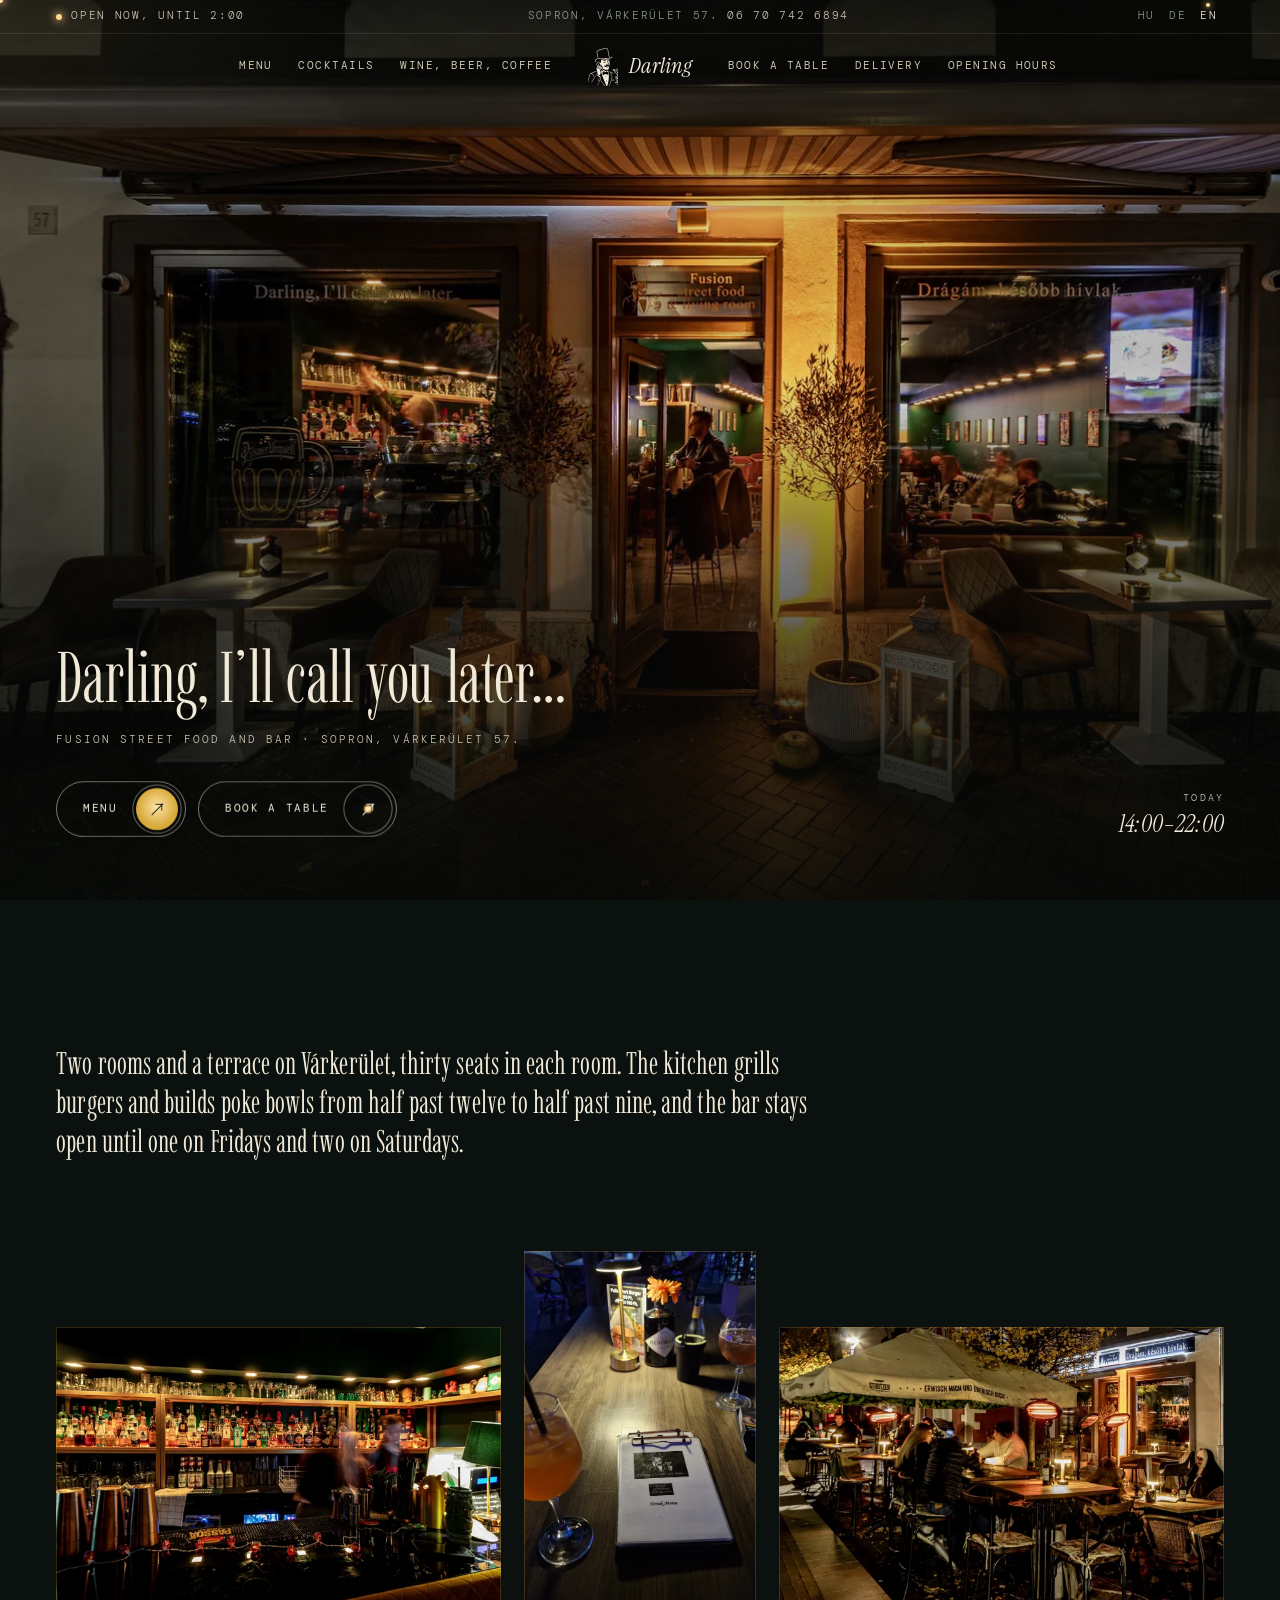
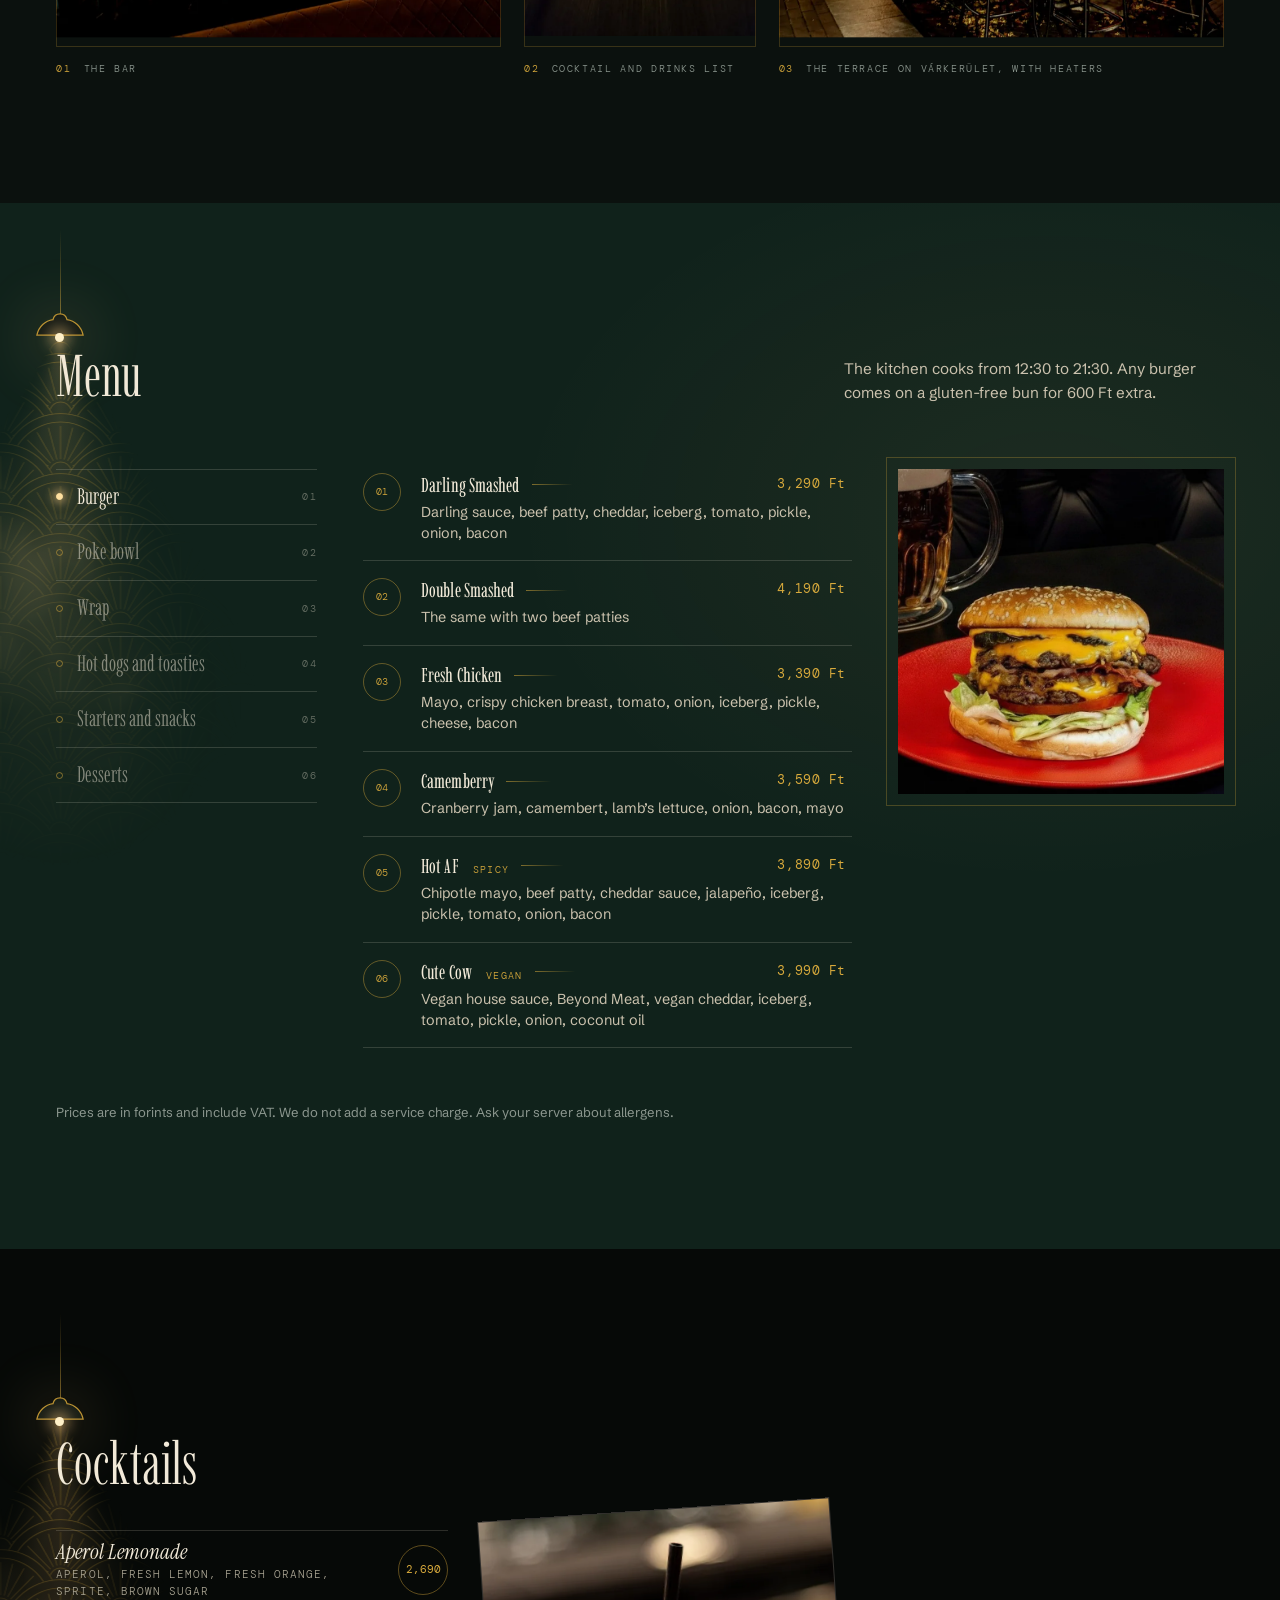
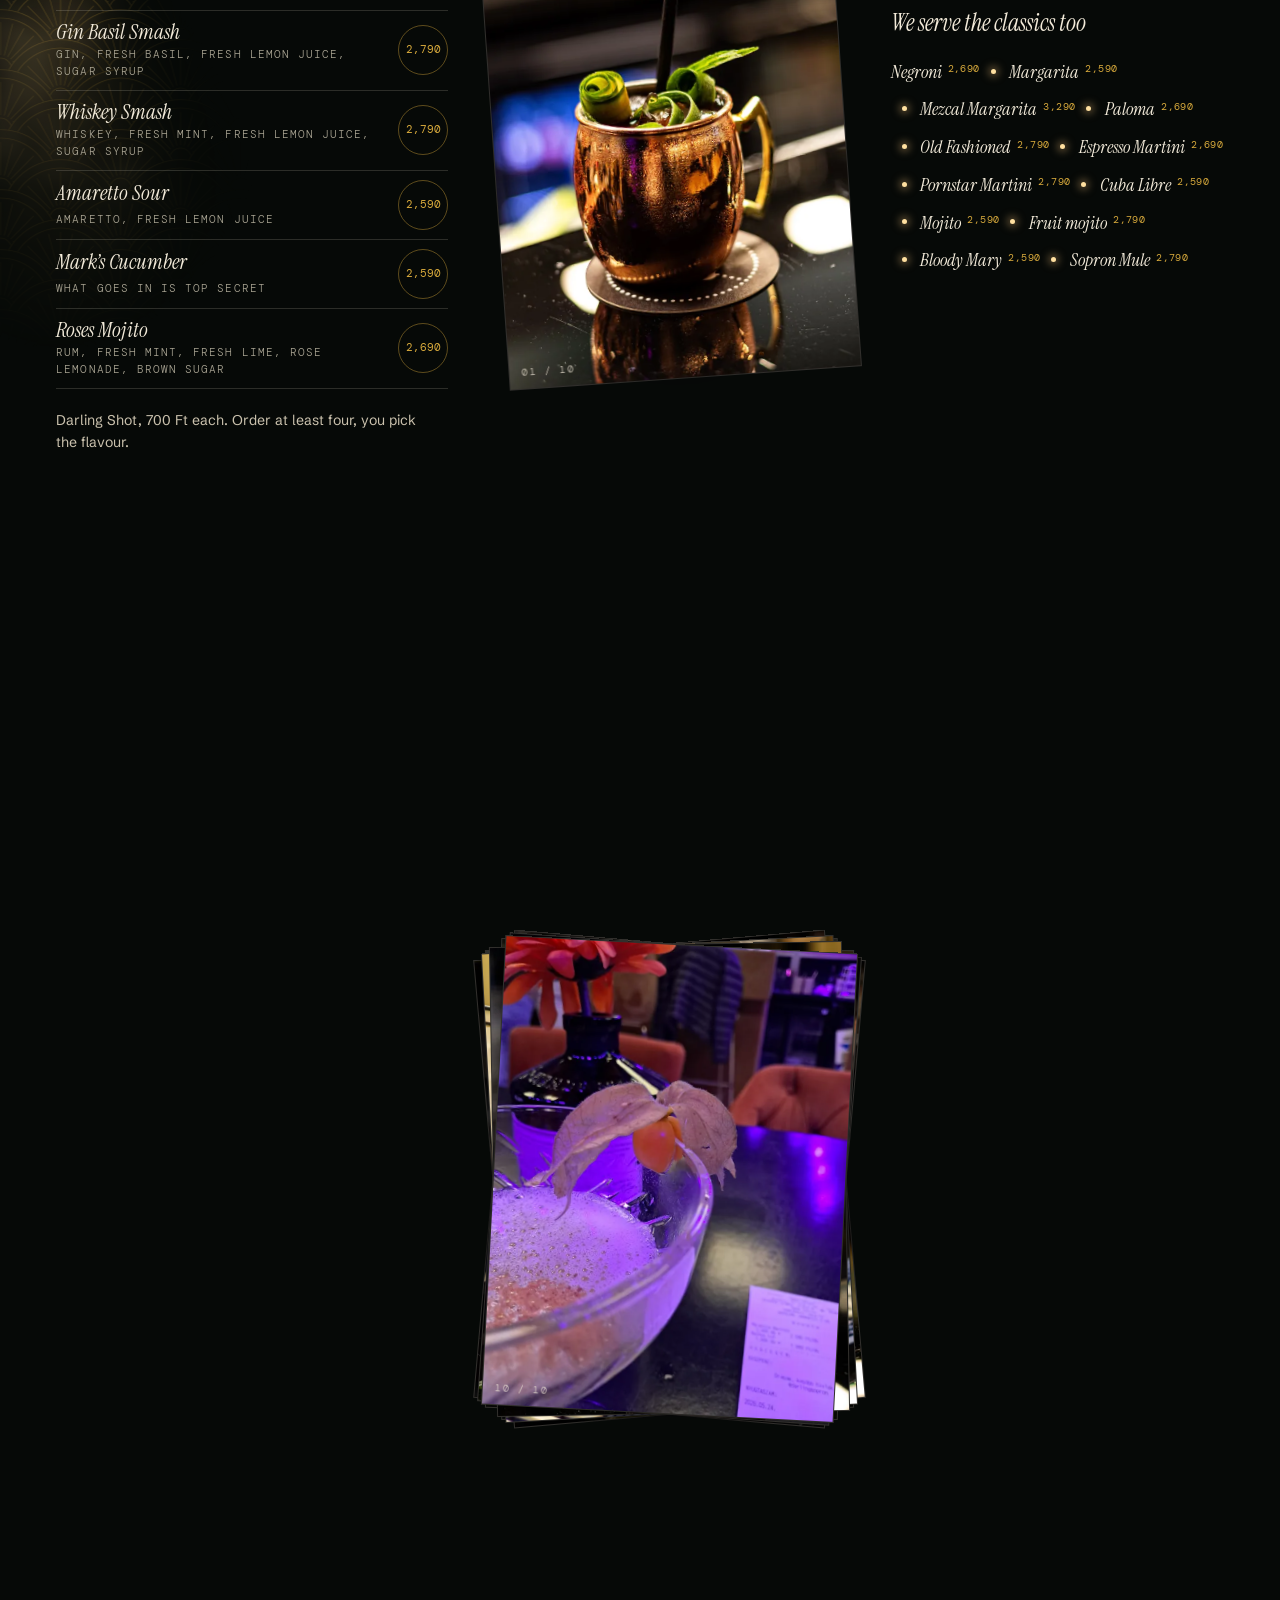
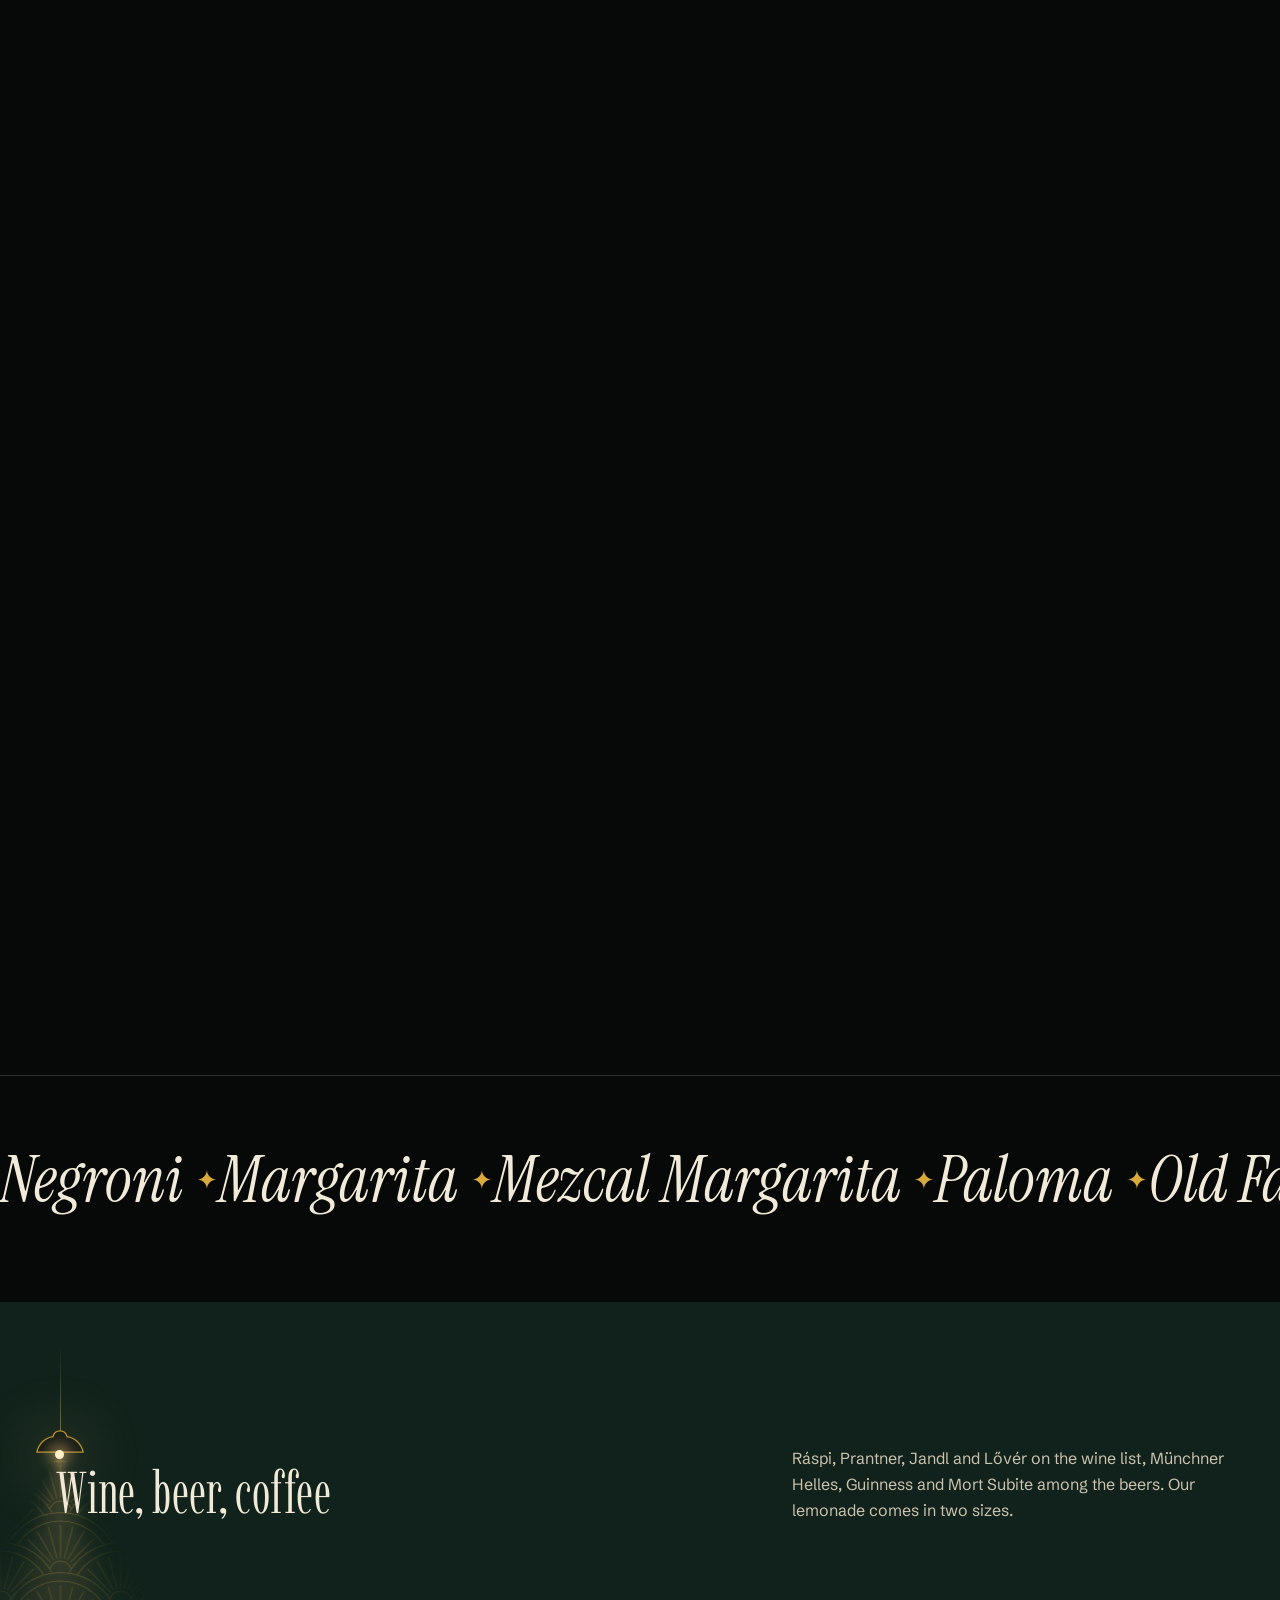
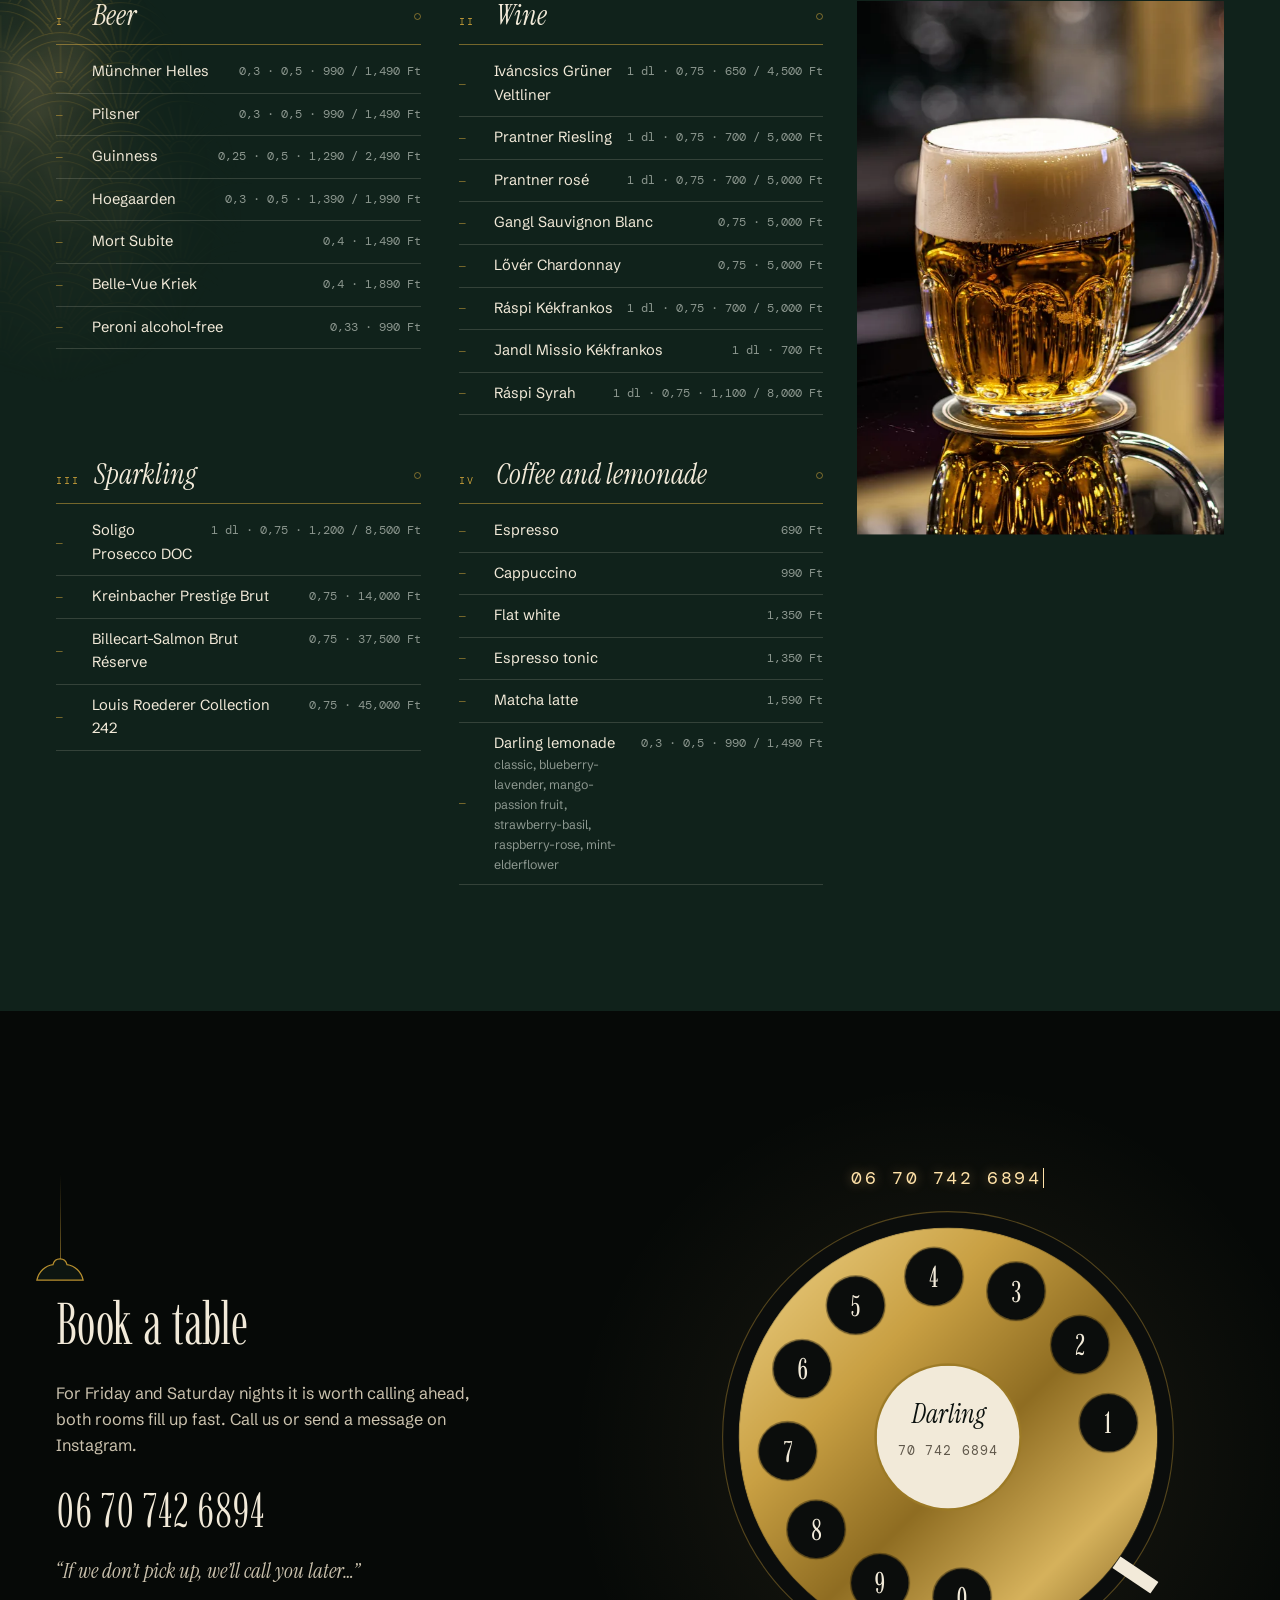
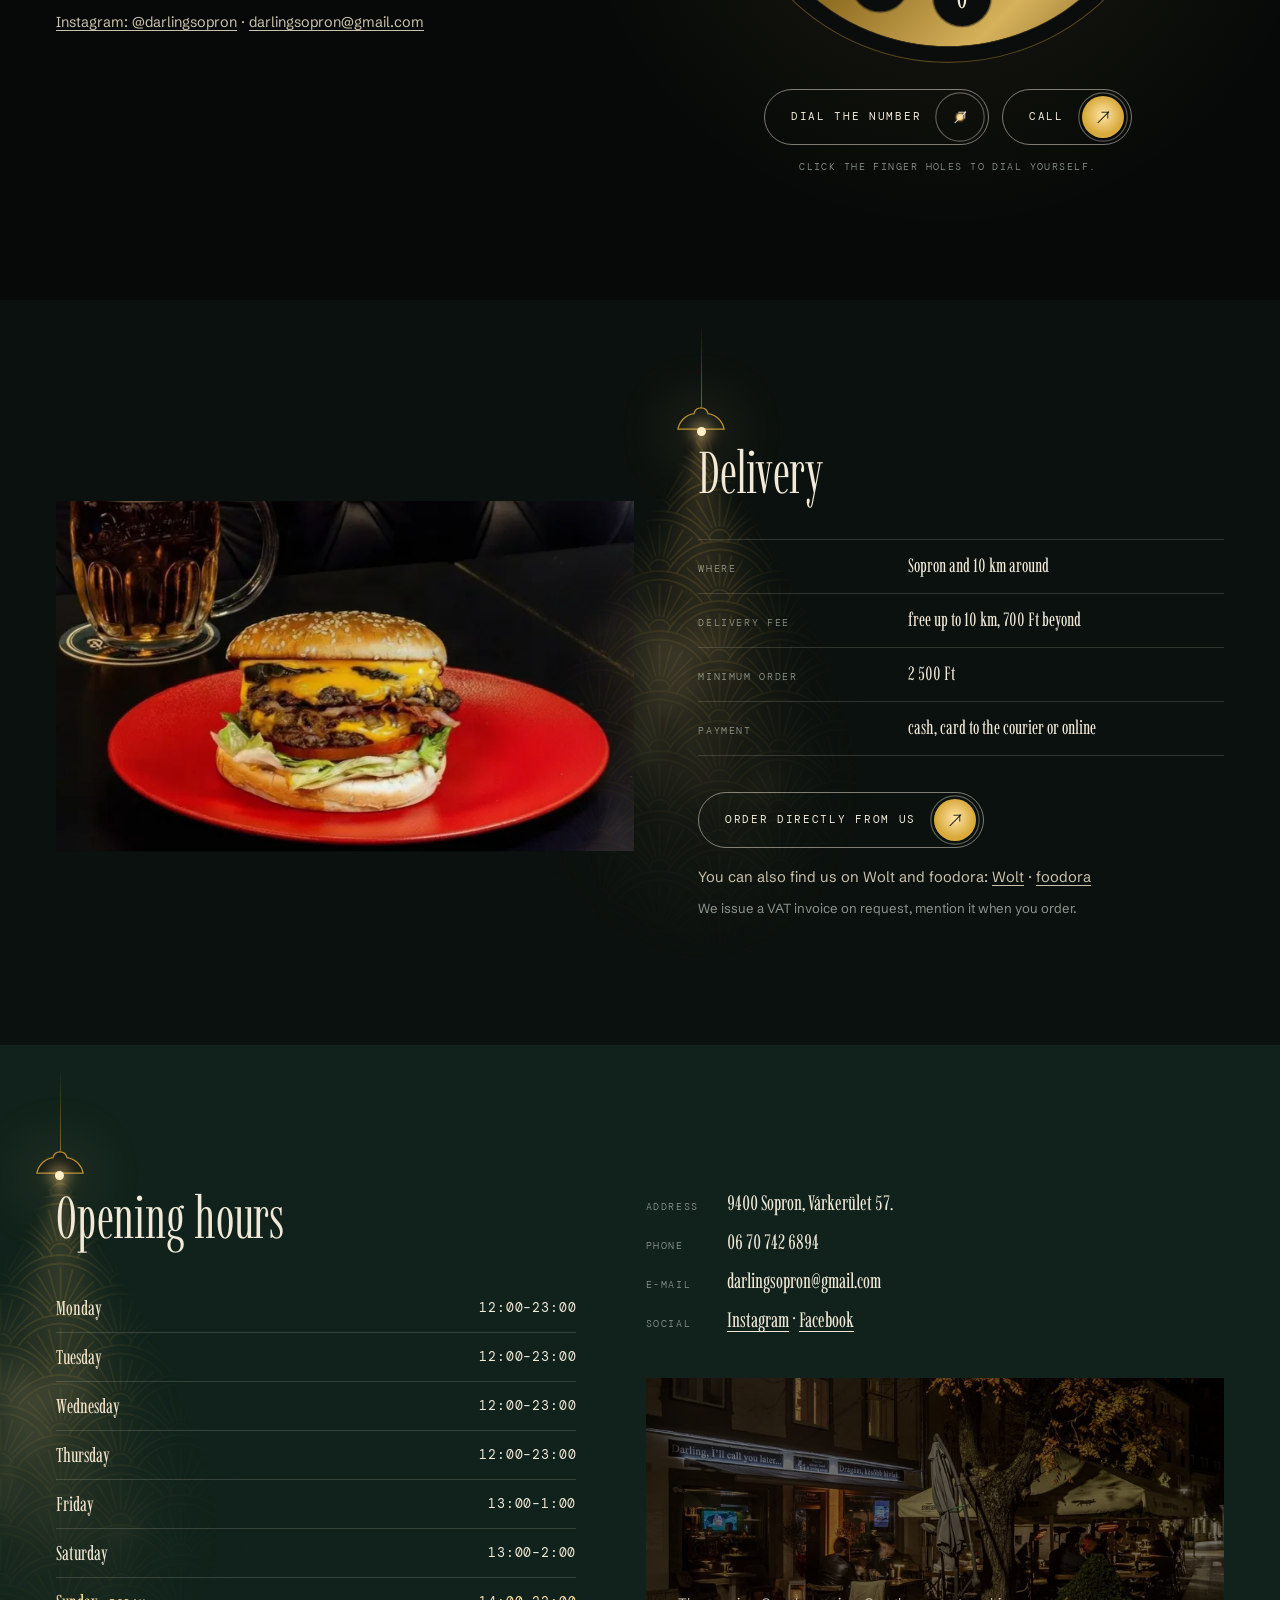
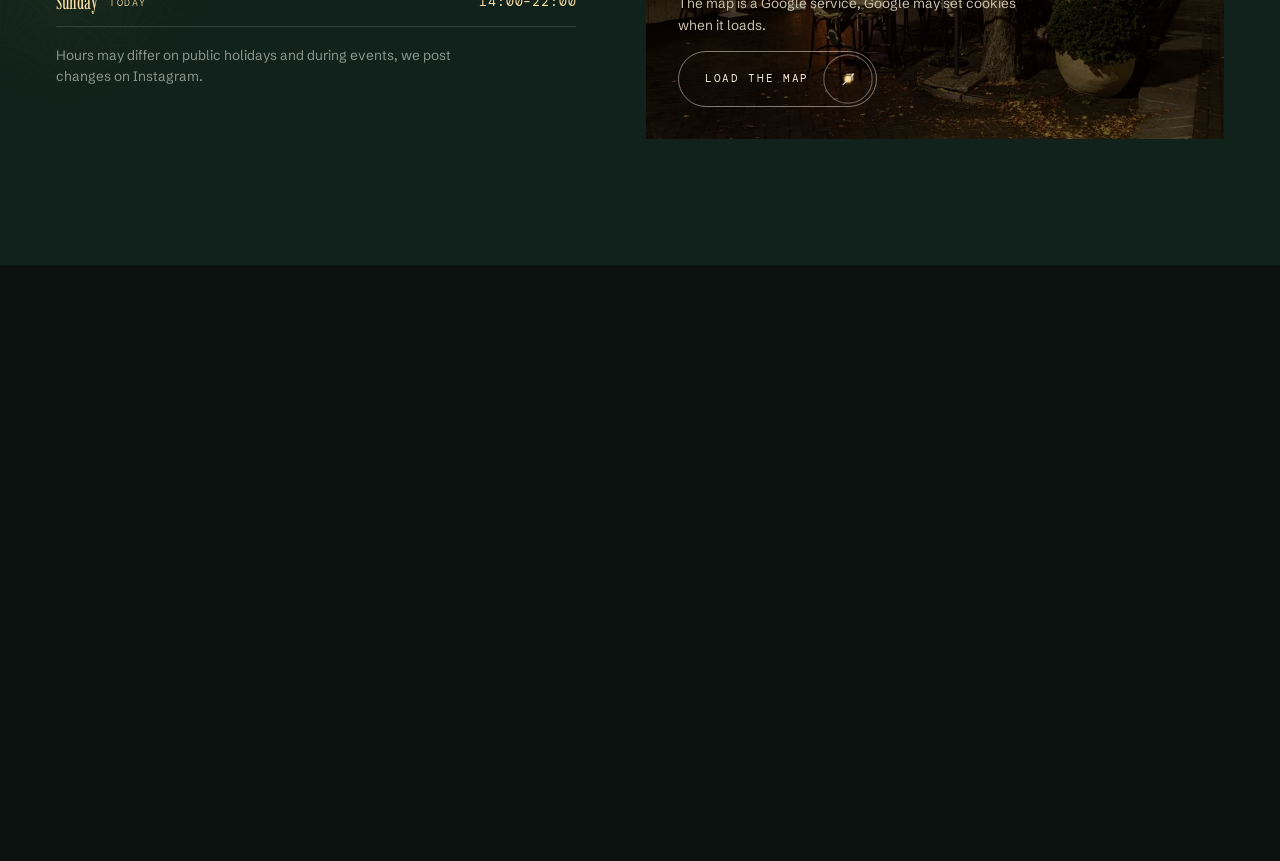
==== commit 9125e0ed: "v8: füst le a kezdőképről, valódi felszálló füst a lámpáknál, koktéloknál és a nyitásban Co-Authored" ====
--- a/site/index.html
+++ b/site/index.html
@@ -9,15 +9,15 @@
 <meta name="theme-color" content="#0d1411">
 <meta property="og:title" content="Drágám, később hívlak… · Sopron, Várkerület 57.">
 <meta property="og:description" content="Street food, koktélok és kávé a soproni Várkerületen.">
-<meta property="og:image" content="img/hero-1400.webp?v=7">
-<link rel="icon" href="img/favicon.svg?v=7" type="image/svg+xml">
+<meta property="og:image" content="img/hero-1400.webp?v=8">
+<link rel="icon" href="img/favicon.svg?v=8" type="image/svg+xml">
 <link rel="preload" href="fonts/imbue-latin-opsz-normal.woff2" as="font" type="font/woff2" crossorigin>
 <link rel="preload" href="fonts/imbue-latin-ext-opsz-normal.woff2" as="font" type="font/woff2" crossorigin>
 <link rel="preload" href="fonts/dm-mono-latin-300-normal.woff2" as="font" type="font/woff2" crossorigin>
 <link rel="preload" href="fonts/schibsted-grotesk-latin-wght-normal.woff2" as="font" type="font/woff2" crossorigin>
-<link rel="preload" href="img/hero-1400.webp?v=7" as="image" media="(max-width: 1400px)">
-<link rel="preload" href="img/hero-2400.webp?v=7" as="image" media="(min-width: 1401px)">
-<link rel="stylesheet" href="css/style.css?v=7">
+<link rel="preload" href="img/hero-1400.webp?v=8" as="image" media="(max-width: 1400px)">
+<link rel="preload" href="img/hero-2400.webp?v=8" as="image" media="(min-width: 1401px)">
+<link rel="stylesheet" href="css/style.css?v=8">
 <script>
 (function(){var h=document.documentElement,s=null;try{s=sessionStorage.getItem('dl-intro')}catch(e){}
 var rm=matchMedia('(prefers-reduced-motion: reduce)').matches,sd=navigator.connection&&navigator.connection.saveData;
@@ -57,7 +57,7 @@
         <a href="#italok" data-i18n="n3">Bor, sör, kávé</a>
       </div>
       <a class="hd__brand" href="#top" aria-label="Darling, I’ll call you later, vissza az elejére">
-        <img src="img/logo.svg?v=7" alt="" width="34" height="43">
+        <img src="img/logo.svg?v=8" alt="" width="34" height="43">
         <span class="hd__name">Darling</span>
       </a>
       <div class="hd__grp hd__grp--r">
@@ -89,11 +89,10 @@
 
 <section class="hero" id="top" data-gl="1">
   <div class="hero__stack">
-    <img class="hero__img" src="img/hero-1400.webp?v=7" srcset="img/hero-800.webp?v=7 800w, img/hero-1400.webp?v=7 1400w, img/hero-2400.webp?v=7 2400w" sizes="100vw" alt="A Darling bejárata este a Várkerületen: nyitott ajtó, lámpások, asztalok a járdán" width="2400" height="1597" fetchpriority="high">
+    <img class="hero__img" src="img/hero-1400.webp?v=8" srcset="img/hero-800.webp?v=8 800w, img/hero-1400.webp?v=8 1400w, img/hero-2400.webp?v=8 2400w" sizes="100vw" alt="A Darling bejárata este a Várkerületen: nyitott ajtó, lámpások, asztalok a járdán" width="2400" height="1597" fetchpriority="high">
     <div class="hero__shade"></div>
     <div class="hero__dark" id="heroDark"></div>
   </div>
-  <div class="smk smk--hero" aria-hidden="true"><i></i><i></i></div>
   <div class="hero__txt">
     <h1 class="hero__title bl" id="heroTitle" data-i18n="h1">Drágám, később hívlak…</h1>
     <p class="hero__sub" data-i18n="hsub">Fusion street food és bár · Sopron, Várkerület 57.</p>
@@ -110,9 +109,9 @@
     <h2 class="sr" id="aboutH" data-i18n="aboutH">Rólunk</h2>
     <p class="lede" id="lede" data-i18n="lede">Két terem és egy terasz a Várkerületen, mindkét teremben harminc hely. A konyha fél egytől fél tízig süti a burgereket és rakja össze a poke bowlokat, a bárpult pénteken egyig, szombaton kettőig van nyitva.</p>
     <div class="about__pics">
-      <figure class="ph ph--a" style="--i:0"><div class="ph__in"><img src="img/bar-1400.webp?v=7" srcset="img/bar-800.webp?v=7 800w, img/bar-1400.webp?v=7 1400w, img/bar-2200.webp?v=7 2200w" sizes="(min-width: 900px) 40vw, 100vw" alt="A bárpult este: polcok tele üvegekkel, sárga steppelt pultfront" loading="lazy" width="1400" height="953"></div><figcaption><b>01</b><span data-i18n="capBar">A bárpult</span></figcaption></figure>
-      <figure class="ph ph--c" style="--i:1"><div class="ph__in"><img src="img/asztal-800.webp?v=7" srcset="img/asztal-800.webp?v=7 800w, img/asztal-1400.webp?v=7 1400w" sizes="(min-width: 900px) 20vw, 50vw" alt="Koktél és itallap a fapulton, asztali lámpa fényénél" loading="lazy" width="800" height="1067"></div><figcaption><b>02</b><span data-i18n="capAsztal">Koktél és itallap</span></figcaption></figure>
-      <figure class="ph ph--b" style="--i:2"><div class="ph__in"><img src="img/terasz-1400.webp?v=7" srcset="img/terasz-800.webp?v=7 800w, img/terasz-1400.webp?v=7 1400w" sizes="(min-width: 900px) 40vw, 50vw" alt="A terasz este, napernyők alatt hősugárzók és asztali lámpák" loading="lazy" width="1400" height="951"></div><figcaption><b>03</b><span data-i18n="capTerasz">Terasz a Várkerületen, hősugárzókkal</span></figcaption></figure>
+      <figure class="ph ph--a" style="--i:0"><div class="ph__in"><img src="img/bar-1400.webp?v=8" srcset="img/bar-800.webp?v=8 800w, img/bar-1400.webp?v=8 1400w, img/bar-2200.webp?v=8 2200w" sizes="(min-width: 900px) 40vw, 100vw" alt="A bárpult este: polcok tele üvegekkel, sárga steppelt pultfront" loading="lazy" width="1400" height="953"></div><figcaption><b>01</b><span data-i18n="capBar">A bárpult</span></figcaption></figure>
+      <figure class="ph ph--c" style="--i:1"><div class="ph__in"><img src="img/asztal-800.webp?v=8" srcset="img/asztal-800.webp?v=8 800w, img/asztal-1400.webp?v=8 1400w" sizes="(min-width: 900px) 20vw, 50vw" alt="Koktél és itallap a fapulton, asztali lámpa fényénél" loading="lazy" width="800" height="1067"></div><figcaption><b>02</b><span data-i18n="capAsztal">Koktél és itallap</span></figcaption></figure>
+      <figure class="ph ph--b" style="--i:2"><div class="ph__in"><img src="img/terasz-1400.webp?v=8" srcset="img/terasz-800.webp?v=8 800w, img/terasz-1400.webp?v=8 1400w" sizes="(min-width: 900px) 40vw, 50vw" alt="A terasz este, napernyők alatt hősugárzók és asztali lámpák" loading="lazy" width="1400" height="951"></div><figcaption><b>03</b><span data-i18n="capTerasz">Terasz a Várkerületen, hősugárzókkal</span></figcaption></figure>
     </div>
   </div>
 </section>
@@ -154,7 +153,7 @@
     <p class="drinks__lede" data-i18n="drLede">A borlapon Ráspi, Prantner, Jandl és Lővér, a sörök között Münchner Helles, Guinness és Mort Subite. A házi limonádét két méretben kérheted.</p>
   </div>
   <div class="drinks__grid" id="drGrid"></div>
-  <figure class="drinks__pic ph"><div class="ph__in"><img src="img/sor-1100.webp?v=7" srcset="img/sor-600.webp?v=7 600w, img/sor-1100.webp?v=7 1100w" sizes="(min-width: 900px) 30vw, 80vw" alt="Csapolt sör korsóban a pulton" loading="lazy" width="1100" height="1619"></div></figure>
+  <figure class="drinks__pic ph"><div class="ph__in"><img src="img/sor-1100.webp?v=8" srcset="img/sor-600.webp?v=8 600w, img/sor-1100.webp?v=8 1100w" sizes="(min-width: 900px) 30vw, 80vw" alt="Csapolt sör korsóban a pulton" loading="lazy" width="1100" height="1619"></div></figure>
 </section>
 
 <section class="sec book" id="foglalas" aria-labelledby="bookH">
@@ -185,7 +184,7 @@
 </section>
 
 <section class="sec deliv" id="rendeles" aria-labelledby="delH">
-  <figure class="deliv__pic ph"><div class="ph__in"><img src="img/w-burger-1400.webp?v=7" srcset="img/w-burger-800.webp?v=7 800w, img/w-burger-1400.webp?v=7 1400w" sizes="(min-width: 900px) 52vw, 100vw" alt="Smashed burger piros tányéron, mögötte korsó sör" loading="lazy" width="1400" height="788"></div></figure>
+  <figure class="deliv__pic ph"><div class="ph__in"><img src="img/w-burger-1400.webp?v=8" srcset="img/w-burger-800.webp?v=8 800w, img/w-burger-1400.webp?v=8 1400w" sizes="(min-width: 900px) 52vw, 100vw" alt="Smashed burger piros tányéron, mögötte korsó sör" loading="lazy" width="1400" height="788"></div></figure>
   <div class="deliv__txt">
     <h2 class="h2 bl" id="delH" data-i18n="delH">Házhozszállítás</h2>
     <dl class="facts">
@@ -220,7 +219,7 @@
       <span class="addr__v"><a class="ul" href="https://www.instagram.com/darlingsopron/" target="_blank" rel="noopener">Instagram</a> · <a class="ul" href="https://www.facebook.com/profile.php?id=61559651763220" target="_blank" rel="noopener">Facebook</a></span>
     </address>
     <div class="map" id="map">
-      <img src="img/terasz2-800.webp?v=7" srcset="img/terasz2-800.webp?v=7 800w, img/terasz2-1400.webp?v=7 1400w" sizes="(min-width: 900px) 44vw, 100vw" alt="A Darling homlokzata és terasza este a Várkerületen" loading="lazy" width="1400" height="951">
+      <img src="img/terasz2-800.webp?v=8" srcset="img/terasz2-800.webp?v=8 800w, img/terasz2-1400.webp?v=8 1400w" sizes="(min-width: 900px) 44vw, 100vw" alt="A Darling homlokzata és terasza este a Várkerületen" loading="lazy" width="1400" height="951">
       <div class="map__ov">
         <p data-i18n="mapP">A térkép a Google szolgáltatása, betöltéskor a Google sütiket használhat.</p>
         <button type="button" class="go go--line" id="mapGo"><span data-i18n="mapGo">Térkép betöltése</span><i class="go__ar" aria-hidden="true"></i></button>
@@ -233,8 +232,7 @@
 
 <footer class="ft" id="ft">
   <div class="ft__in">
-    <div class="smk smk--ft" aria-hidden="true"><i></i><i></i></div>
-    <img class="ft__logo" src="img/logo.svg?v=7" alt="" width="180" height="227" loading="lazy">
+    <img class="ft__logo" src="img/logo.svg?v=8" alt="" width="180" height="227" loading="lazy">
     <p class="ft__big"><span data-i18n="ftBig">Drágám, később hívlak…</span></p>
     <div class="ft__cols">
       <p><b>Darling, I’ll call you later…</b><br>9400 Sopron, Várkerület 57–59.<br><a href="tel:+36707426894">06 70 742 6894</a><br><a href="mailto:darlingsopron@gmail.com">darlingsopron@gmail.com</a></p>
@@ -247,9 +245,9 @@
 <canvas class="smoke" id="smoke" aria-hidden="true"></canvas>
 <div class="glow" id="glow" aria-hidden="true"></div>
 <div class="cur" id="cur" aria-hidden="true"><i class="cur__d"></i><i class="cur__r"><svg viewBox="-17 -17 34 34"><circle r="15.5"/><g id="curH"></g></svg></i></div>
-<script src="js/gsap.min.js?v=7"></script>
-<script src="js/ScrollTrigger.min.js?v=7"></script>
-<script src="js/lenis.min.js?v=7"></script>
-<script src="js/main.js?v=7"></script>
+<script src="js/gsap.min.js?v=8"></script>
+<script src="js/ScrollTrigger.min.js?v=8"></script>
+<script src="js/lenis.min.js?v=8"></script>
+<script src="js/main.js?v=8"></script>
 </body>
 </html>
--- a/site/css/style.css
+++ b/site/css/style.css
@@ -1,4 +1,4 @@
-/* Darling, I’ll call you later… – Sopron, Várkerület 57. Bemutató oldal, v7 */
+/* Darling, I’ll call you later… – Sopron, Várkerület 57. Bemutató oldal, v8 */
 @font-face{font-family:'Imbue';font-style:normal;font-display:swap;font-weight:100 900;src:url(../fonts/imbue-latin-ext-opsz-normal.woff2) format('woff2-variations');unicode-range:U+0100-02BA,U+02BD-02C5,U+02C7-02CC,U+02CE-02D7,U+02DD-02FF,U+0304,U+0308,U+0329,U+1D00-1DBF,U+1E00-1E9F,U+1EF2-1EFF,U+2020,U+20A0-20AB,U+20AD-20C0,U+2113,U+2C60-2C7F,U+A720-A7FF}
 @font-face{font-family:'Imbue';font-style:normal;font-display:swap;font-weight:100 900;src:url(../fonts/imbue-latin-opsz-normal.woff2) format('woff2-variations');unicode-range:U+0000-00FF,U+0131,U+0152-0153,U+02BB-02BC,U+02C6,U+02DA,U+02DC,U+0304,U+0308,U+0329,U+2000-206F,U+20AC,U+2122,U+2191,U+2193,U+2212,U+2215,U+FEFF,U+FFFD}
 @font-face{font-family:'Instrument';font-style:italic;font-display:swap;font-weight:400;src:url(../fonts/instrument-serif-latin-ext-400-italic.woff2) format('woff2');unicode-range:U+0100-02BA,U+02BD-02C5,U+02C7-02CC,U+02CE-02D7,U+02DD-02FF,U+0304,U+0308,U+0329,U+1D00-1DBF,U+1E00-1E9F,U+1EF2-1EFF,U+2020,U+20A0-20AB,U+20AD-20C0,U+2113,U+2C60-2C7F,U+A720-A7FF}
@@ -133,7 +133,7 @@
 .pend svg{position:absolute;left:0;bottom:0;width:50px;height:25px;overflow:visible}
 .pend__s{fill:#0d1511;stroke:var(--gold2);stroke-width:1}
 .pend__b{position:absolute;left:50%;bottom:-5px;width:9px;height:9px;margin-left:-4.5px;border-radius:50%;background:#fff0c8;box-shadow:0 0 14px 5px rgba(var(--warm),.55),0 0 60px 26px rgba(var(--warm),.12);opacity:0}
-.pend__c{position:absolute;left:50%;top:calc(100% - 8px);width:min(96vw,780px);height:min(66vh,540px);margin-left:max(-48vw,-390px);background:url(../img/deco-lit.png?v=7) 0 0/120px 60px,conic-gradient(from 148deg at 50% 0,rgba(var(--warm),0) 0deg,rgba(var(--warm),.07) 14deg,rgba(var(--warm),.15) 28deg,rgba(var(--warm),.17) 32deg,rgba(var(--warm),.15) 36deg,rgba(var(--warm),.07) 50deg,rgba(var(--warm),0) 64deg,rgba(var(--warm),0) 360deg);-webkit-mask-image:conic-gradient(from 148deg at 50% 0,rgba(0,0,0,0) 0deg,#000 22deg,#000 42deg,rgba(0,0,0,0) 64deg,rgba(0,0,0,0) 360deg),radial-gradient(ellipse 36% 100% at 50% 0,#000 0,rgba(0,0,0,.7) 38%,rgba(0,0,0,.28) 68%,rgba(0,0,0,0) 100%);-webkit-mask-composite:source-in;mask-image:conic-gradient(from 148deg at 50% 0,rgba(0,0,0,0) 0deg,#000 22deg,#000 42deg,rgba(0,0,0,0) 64deg,rgba(0,0,0,0) 360deg),radial-gradient(ellipse 36% 100% at 50% 0,#000 0,rgba(0,0,0,.7) 38%,rgba(0,0,0,.28) 68%,rgba(0,0,0,0) 100%);mask-composite:intersect;opacity:0;z-index:-1}
+.pend__c{position:absolute;left:50%;top:calc(100% - 8px);width:min(96vw,780px);height:min(66vh,540px);margin-left:max(-48vw,-390px);background:url(../img/deco-lit.png?v=8) 0 0/120px 60px,conic-gradient(from 148deg at 50% 0,rgba(var(--warm),0) 0deg,rgba(var(--warm),.07) 14deg,rgba(var(--warm),.15) 28deg,rgba(var(--warm),.17) 32deg,rgba(var(--warm),.15) 36deg,rgba(var(--warm),.07) 50deg,rgba(var(--warm),0) 64deg,rgba(var(--warm),0) 360deg);-webkit-mask-image:conic-gradient(from 148deg at 50% 0,rgba(0,0,0,0) 0deg,#000 22deg,#000 42deg,rgba(0,0,0,0) 64deg,rgba(0,0,0,0) 360deg),radial-gradient(ellipse 36% 100% at 50% 0,#000 0,rgba(0,0,0,.7) 38%,rgba(0,0,0,.28) 68%,rgba(0,0,0,0) 100%);-webkit-mask-composite:source-in;mask-image:conic-gradient(from 148deg at 50% 0,rgba(0,0,0,0) 0deg,#000 22deg,#000 42deg,rgba(0,0,0,0) 64deg,rgba(0,0,0,0) 360deg),radial-gradient(ellipse 36% 100% at 50% 0,#000 0,rgba(0,0,0,.7) 38%,rgba(0,0,0,.28) 68%,rgba(0,0,0,0) 100%);mask-composite:intersect;opacity:0;z-index:-1}
 .pend.is-lit .pend__b,.pend.is-lit .pend__c{animation:lampOn 1.3s linear both}
 .pend.is-lit .pend__c{animation-delay:.05s}
 @keyframes lampOn{0%{opacity:0}7%{opacity:.85}11%{opacity:.08}19%{opacity:.7}23%{opacity:.15}36%{opacity:1}100%{opacity:1}}
@@ -384,16 +384,18 @@
 .wall{position:absolute;inset:0;z-index:-1;overflow:hidden;pointer-events:none}
 .wall__spot{position:absolute;left:0;top:0;width:640px;height:640px;opacity:0;transition:opacity .5s;will-change:transform;-webkit-mask-image:radial-gradient(closest-side,#000 0,rgba(0,0,0,.55) 45%,rgba(0,0,0,0) 100%);mask-image:radial-gradient(closest-side,#000 0,rgba(0,0,0,.55) 45%,rgba(0,0,0,0) 100%)}
 .wall__spot.is-on{opacity:.5}
-.wall__pat{position:absolute;inset:0;background:url(../img/deco-lit.png?v=7) 0 0/120px 60px}
+.wall__pat{position:absolute;inset:0;background:url(../img/deco-lit.png?v=8) 0 0/120px 60px}
 /* füst a lámpák fényében: gépen élő WebGL (#smoke), máshol álló füstkép a kúpban */
 /* nagy képernyő hardveres GPU nélkül: csak a kezdőkép halvány párája marad, hogy a görgetés sima legyen */
 html.lite-smoke .dsmk{display:none}
-html.desk .pend__c::after{content:"";position:absolute;inset:0;background:url(../img/smoke.webp?v=7) 50% 0/100% 100% no-repeat;opacity:.4}
+html.desk .pend__c::after{content:"";position:absolute;inset:0;background:url(../img/smoke.webp?v=8) 50% 0/100% 100% no-repeat;opacity:.4}
 html.gl-smoke .pend__c::after{display:none}
 .smoke{position:fixed;left:0;top:0;width:100%;height:100vh;height:100lvh;pointer-events:none;z-index:45;display:none}
 html.gl-smoke .smoke{display:block}
+html.intro-on .smoke{z-index:121}
+html.gl-smoke .intro__smk,html.gl-smoke .dsmk{display:none}
 .smk{position:absolute;left:0;right:0;bottom:0;height:34%;pointer-events:none;overflow:hidden}
-.smk i{position:absolute;left:0;top:0;bottom:0;width:200%;background:url(../img/smoke-band.webp?v=7) 0 100%/50% 100% repeat-x;opacity:.15;animation:smk 120s linear infinite;will-change:transform}
+.smk i{position:absolute;left:0;top:0;bottom:0;width:200%;background:url(../img/smoke-band.webp?v=8) 0 100%/50% 100% repeat-x;opacity:.15;animation:smk 120s linear infinite;will-change:transform}
 .smk i+i{opacity:.08;animation-name:smk2;animation-duration:180s}
 @keyframes smk{from{transform:translate3d(0,0,0)}to{transform:translate3d(-50%,0,0)}}
 @keyframes smk2{from{transform:translate3d(-50%,0,0) scaleY(-1)}to{transform:translate3d(0,0,0) scaleY(-1)}}
@@ -402,12 +404,12 @@
 html.no-anim .smk i{animation:none}
 .bar__deck{isolation:isolate}
 .dsmk{position:absolute;left:-42%;right:-42%;top:-12%;bottom:-16%;z-index:-1;pointer-events:none}
-.dsmk i{position:absolute;inset:0;background:url(../img/fust-pult-1.webp?v=7) center/100% 100% no-repeat;opacity:.8;animation:dDrift 16s ease-in-out infinite alternate}
-.dsmk i+i{background-image:url(../img/fust-pult-2.webp?v=7);opacity:1;animation:dDrift2 21s ease-in-out infinite alternate,dFade 11s ease-in-out infinite alternate}
+.dsmk i{position:absolute;inset:0;background:url(../img/fust-pult-1.webp?v=8) center/100% 100% no-repeat;opacity:.8;animation:dDrift 16s ease-in-out infinite alternate}
+.dsmk i+i{background-image:url(../img/fust-pult-2.webp?v=8);opacity:1;animation:dDrift2 21s ease-in-out infinite alternate,dFade 11s ease-in-out infinite alternate}
 .dsmk.is-off i{animation-play-state:paused;will-change:auto}
 html.no-anim .dsmk i{animation:none}
 .intro__smk{position:absolute;inset:0;z-index:2;opacity:0;pointer-events:none;overflow:hidden;-webkit-mask-image:radial-gradient(48% 60% at 50% 56%,#000 0,rgba(0,0,0,.5) 55%,rgba(0,0,0,0) 100%);mask-image:radial-gradient(48% 60% at 50% 56%,#000 0,rgba(0,0,0,.5) 55%,rgba(0,0,0,0) 100%)}
-.intro__smk i{position:absolute;left:0;top:8%;bottom:4%;width:200%;background:url(../img/smoke-band.webp?v=7) 0 50%/50% 100% repeat-x;opacity:.55;animation:smk 38s linear infinite}
+.intro__smk i{position:absolute;left:0;top:8%;bottom:4%;width:200%;background:url(../img/smoke-band.webp?v=8) 0 50%/50% 100% repeat-x;opacity:.55;animation:smk 38s linear infinite}
 .intro__smk i+i{opacity:.32;animation-name:smk2;animation-duration:55s}
 .smk.is-off i{animation-play-state:paused;will-change:auto}
 
@@ -466,8 +468,8 @@
 /* álló füstkép a lámpakúpban: csak érintőn és kis képernyőn (gépen WebGL füst van) */
 @media (hover:none),(pointer:coarse),(max-width:1023px){
 .pend__f{position:absolute;left:50%;top:calc(100% - 8px);width:min(96vw,780px);height:min(66vh,540px);margin-left:max(-48vw,-390px);z-index:-1;opacity:0;pointer-events:none}
-.pend__f::before,.pend__f::after{content:"";position:absolute;inset:0;background:url(../img/fust-kup-1.webp?v=7) 50% 0/100% 100% no-repeat;transform-origin:50% 0;animation:fDrift 13s ease-in-out infinite alternate}
-.pend__f::after{background-image:url(../img/fust-kup-2.webp?v=7);animation:fDrift2 17s ease-in-out infinite alternate,fFade 9s ease-in-out infinite alternate}
+.pend__f::before,.pend__f::after{content:"";position:absolute;inset:0;background:url(../img/fust-kup-1.webp?v=8) 50% 0/100% 100% no-repeat;transform-origin:50% 0;animation:fDrift 13s ease-in-out infinite alternate}
+.pend__f::after{background-image:url(../img/fust-kup-2.webp?v=8);animation:fDrift2 17s ease-in-out infinite alternate,fFade 9s ease-in-out infinite alternate}
 @keyframes fDrift{from{transform:translate3d(-1.2%,0,0) scale(1)}to{transform:translate3d(1.2%,-2%,0) scale(1.05)}}
 @keyframes fDrift2{from{transform:translate3d(1.2%,-1%,0) scale(1.04)}to{transform:translate3d(-1.2%,1%,0) scale(1)}}
 @keyframes fFade{from{opacity:.12}to{opacity:1}}
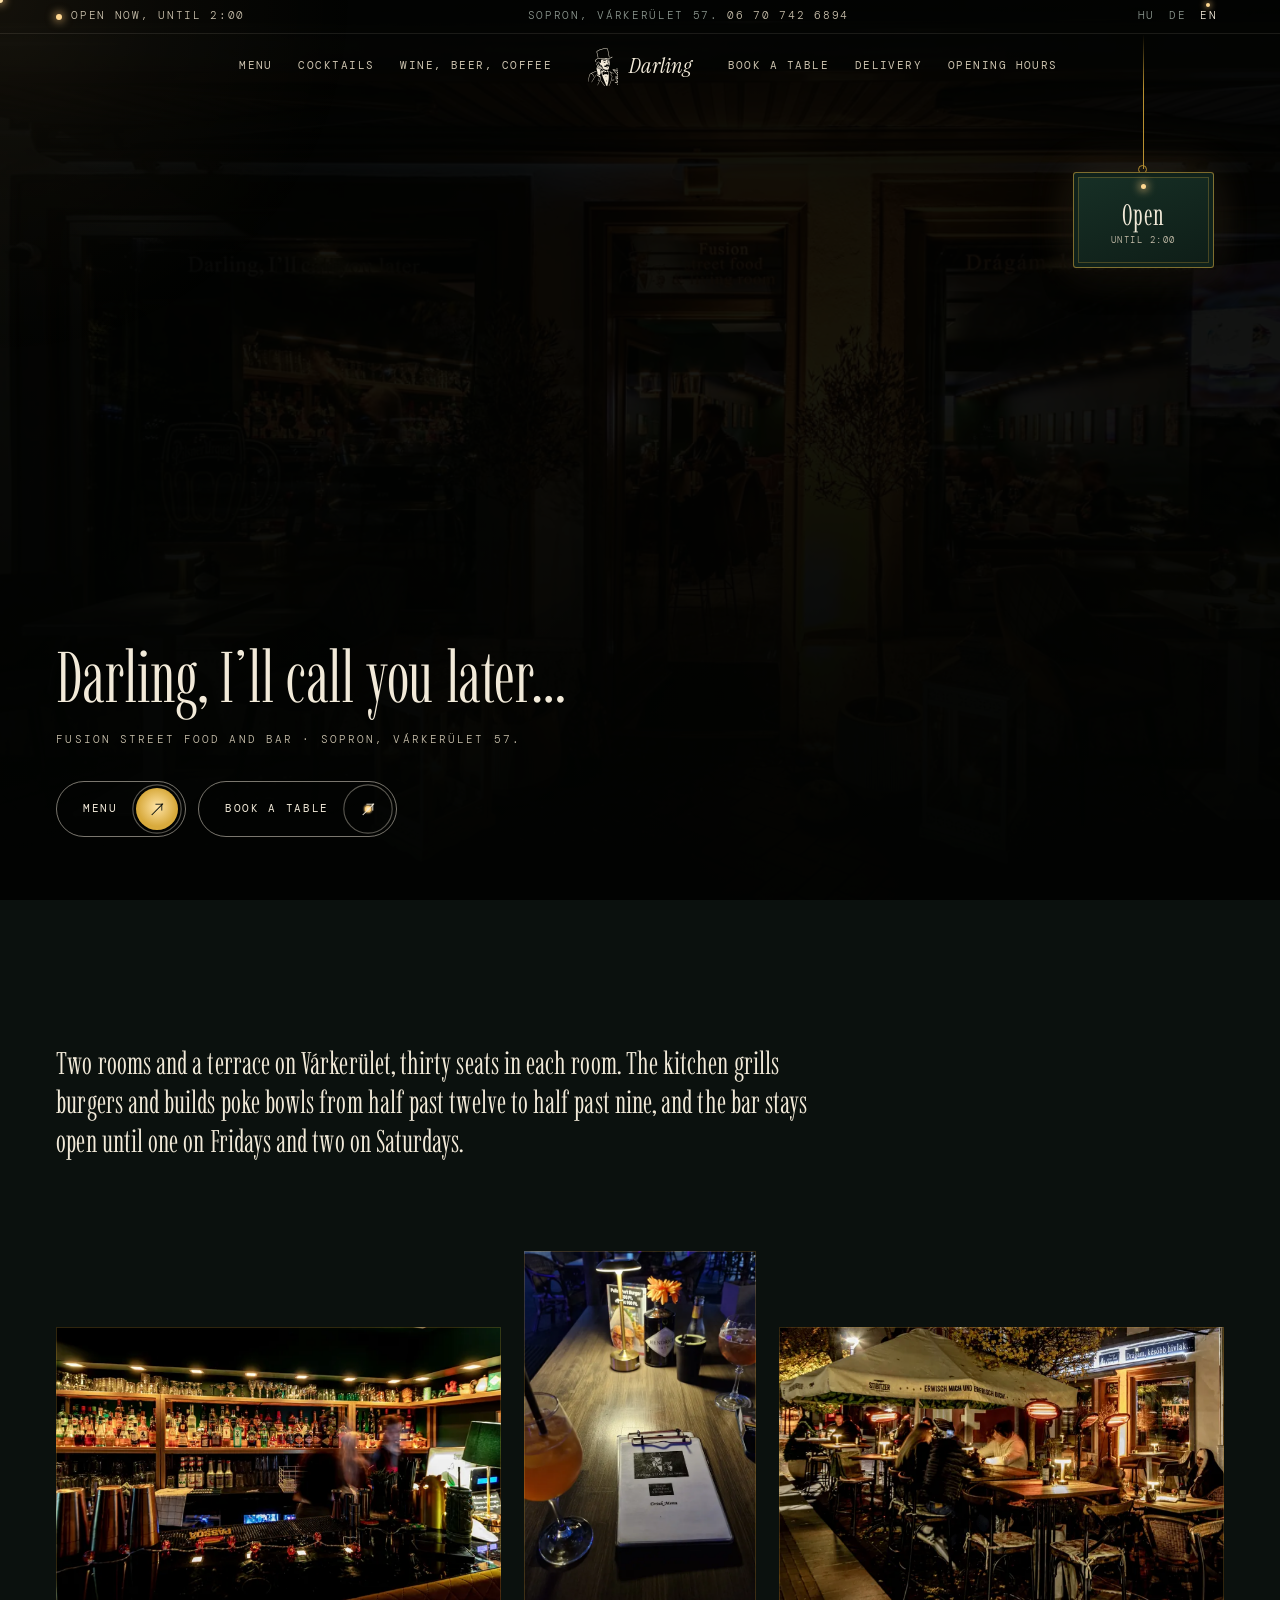
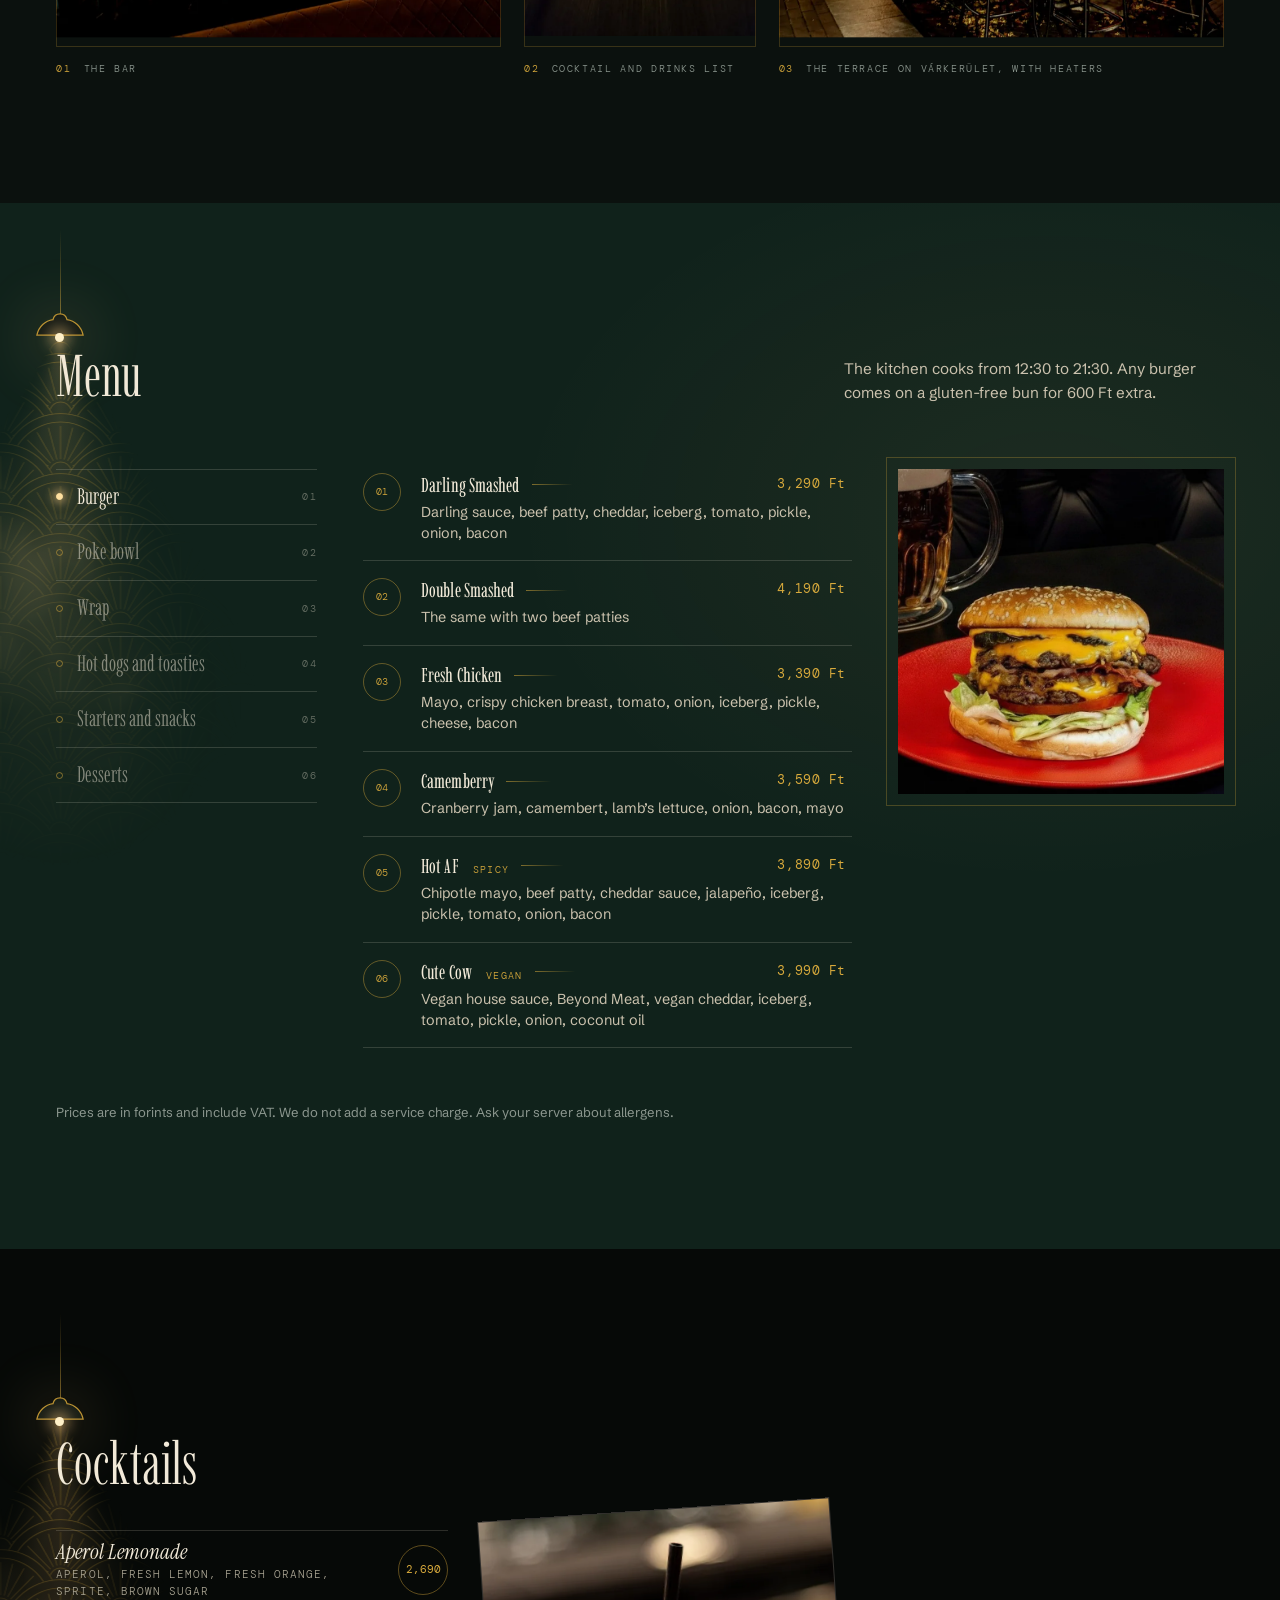
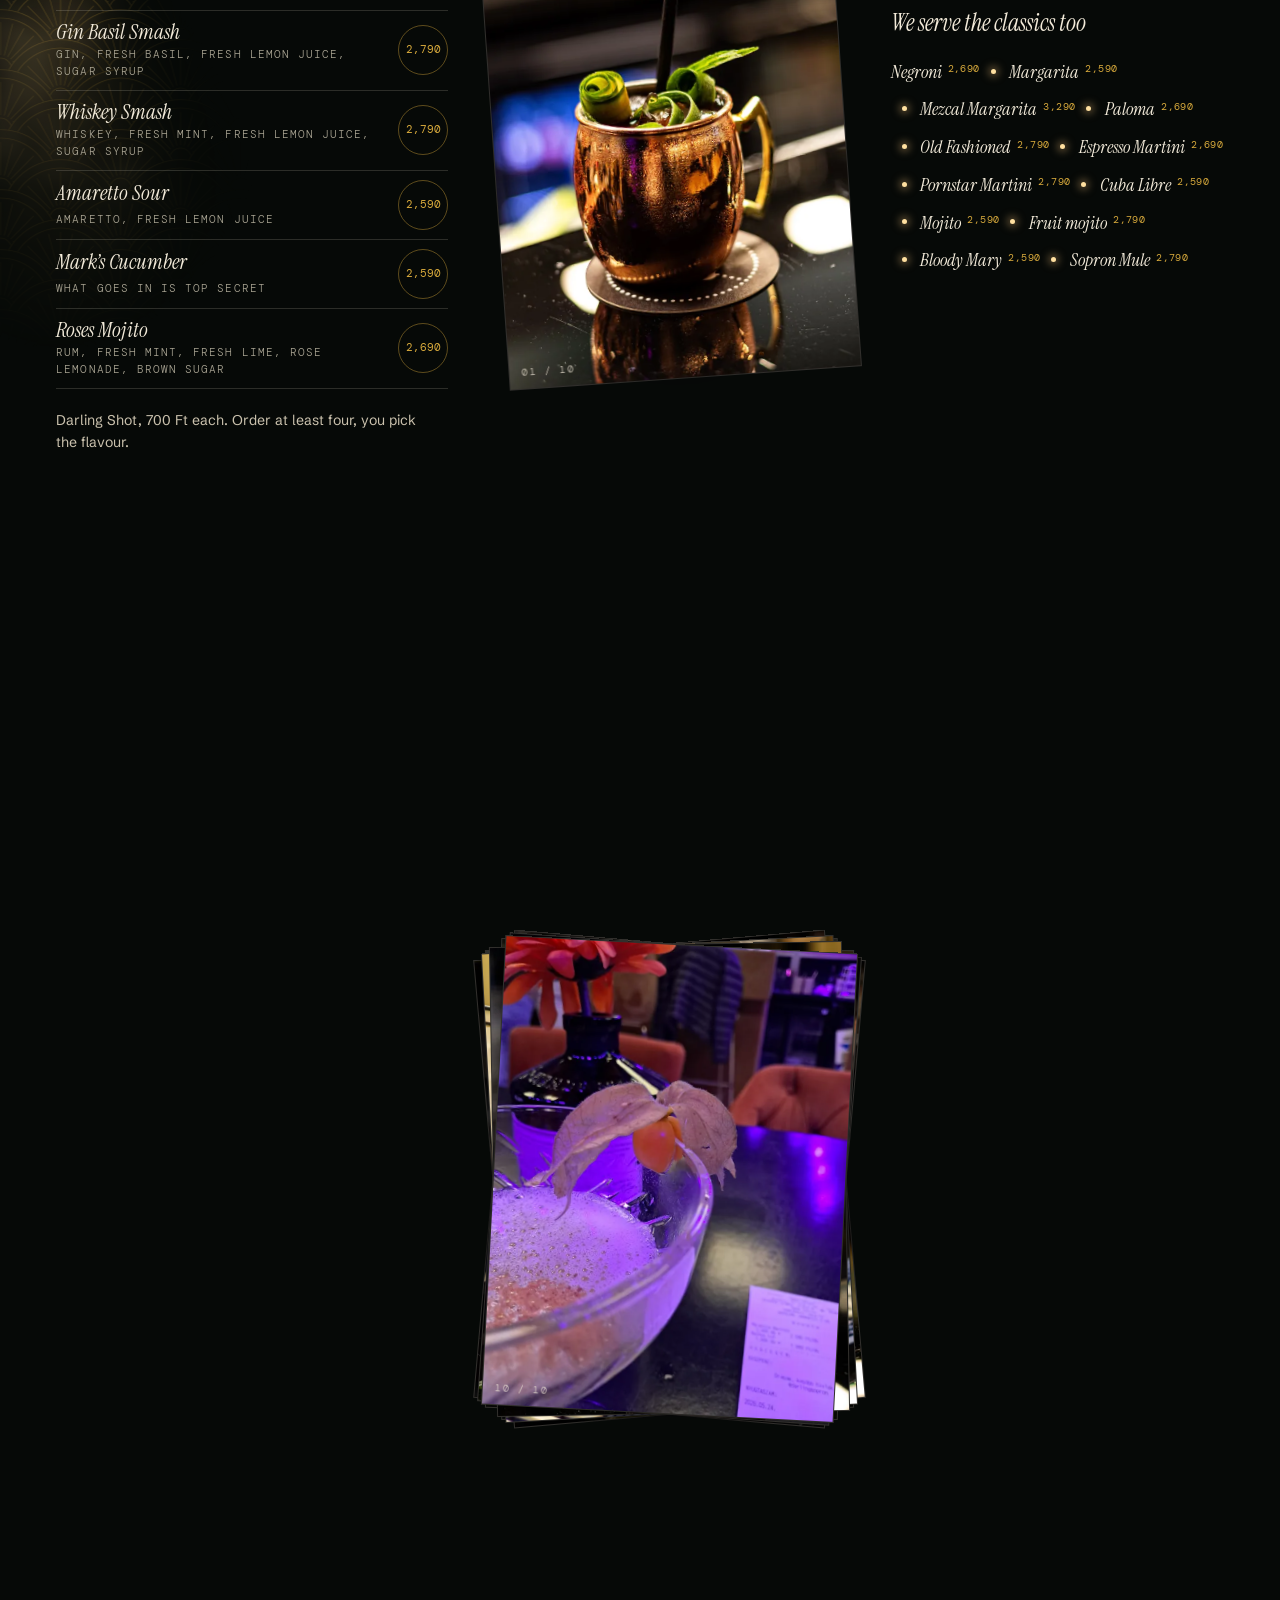
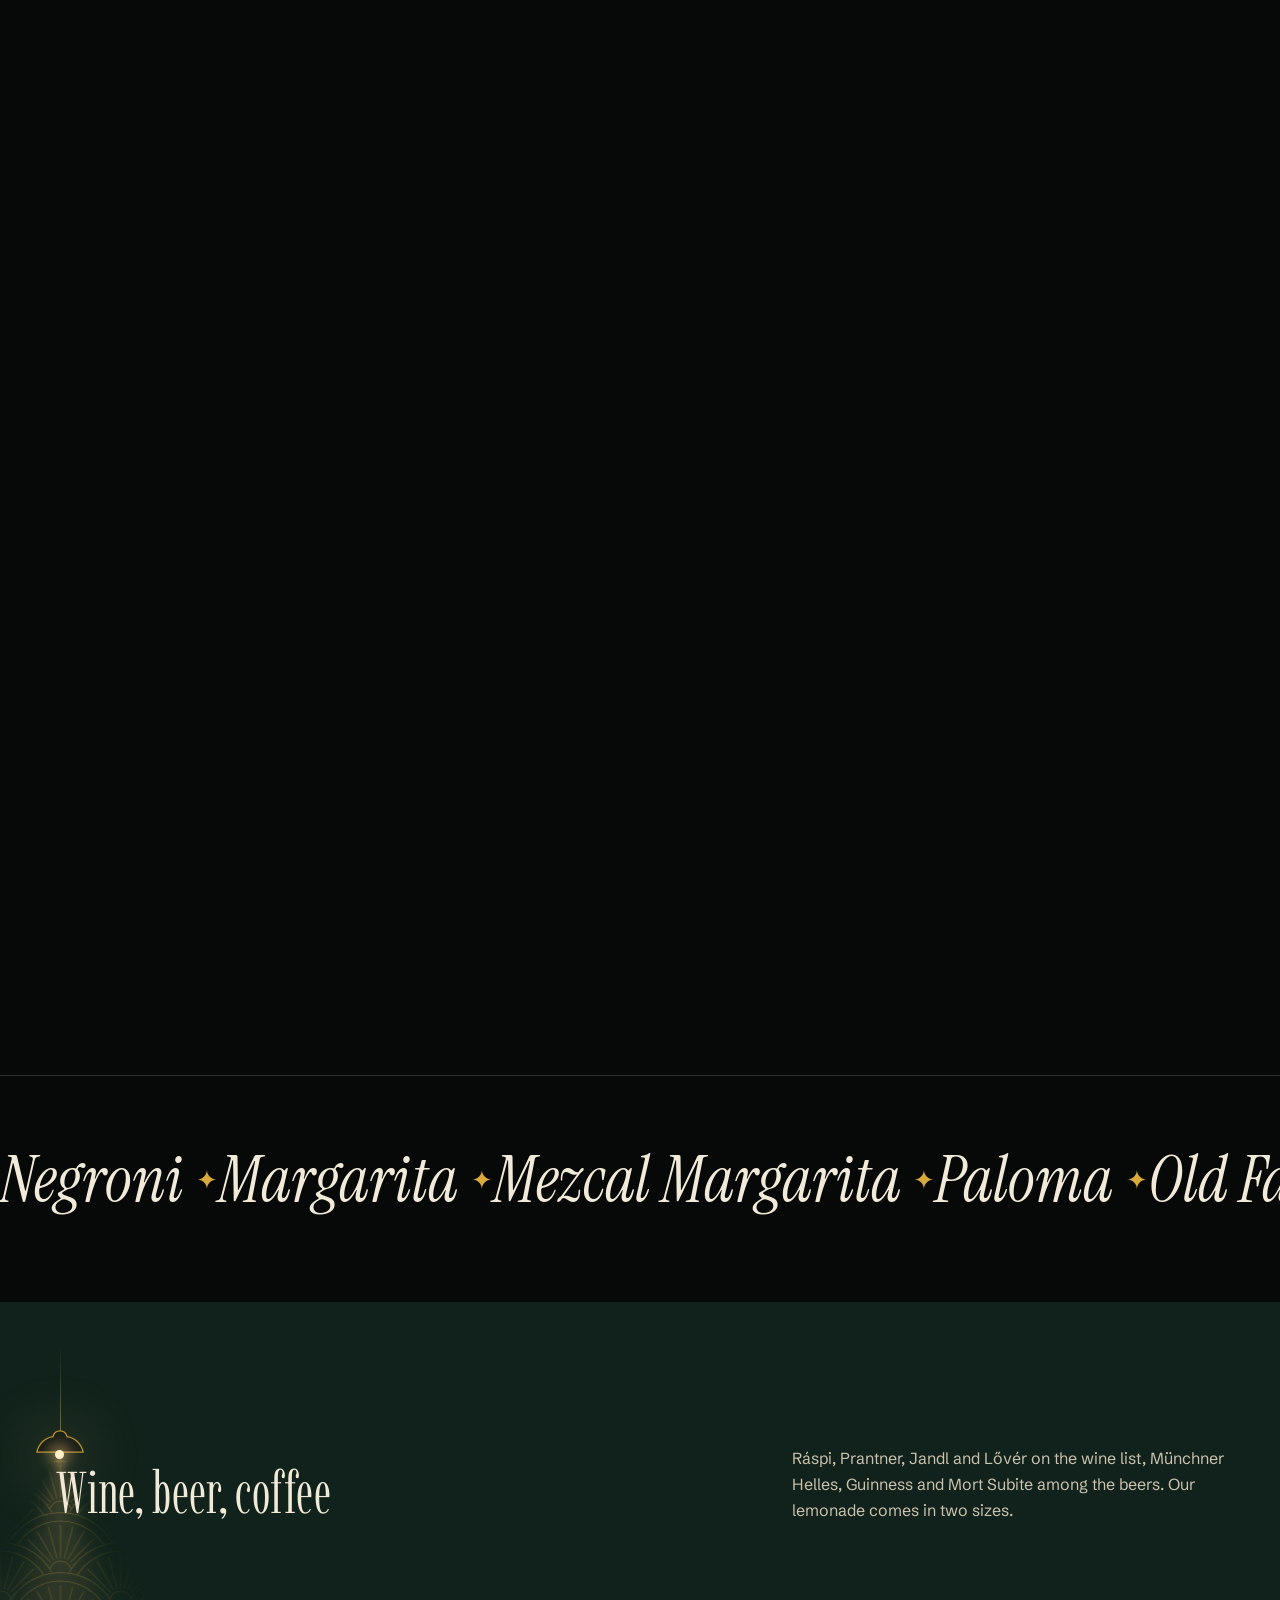
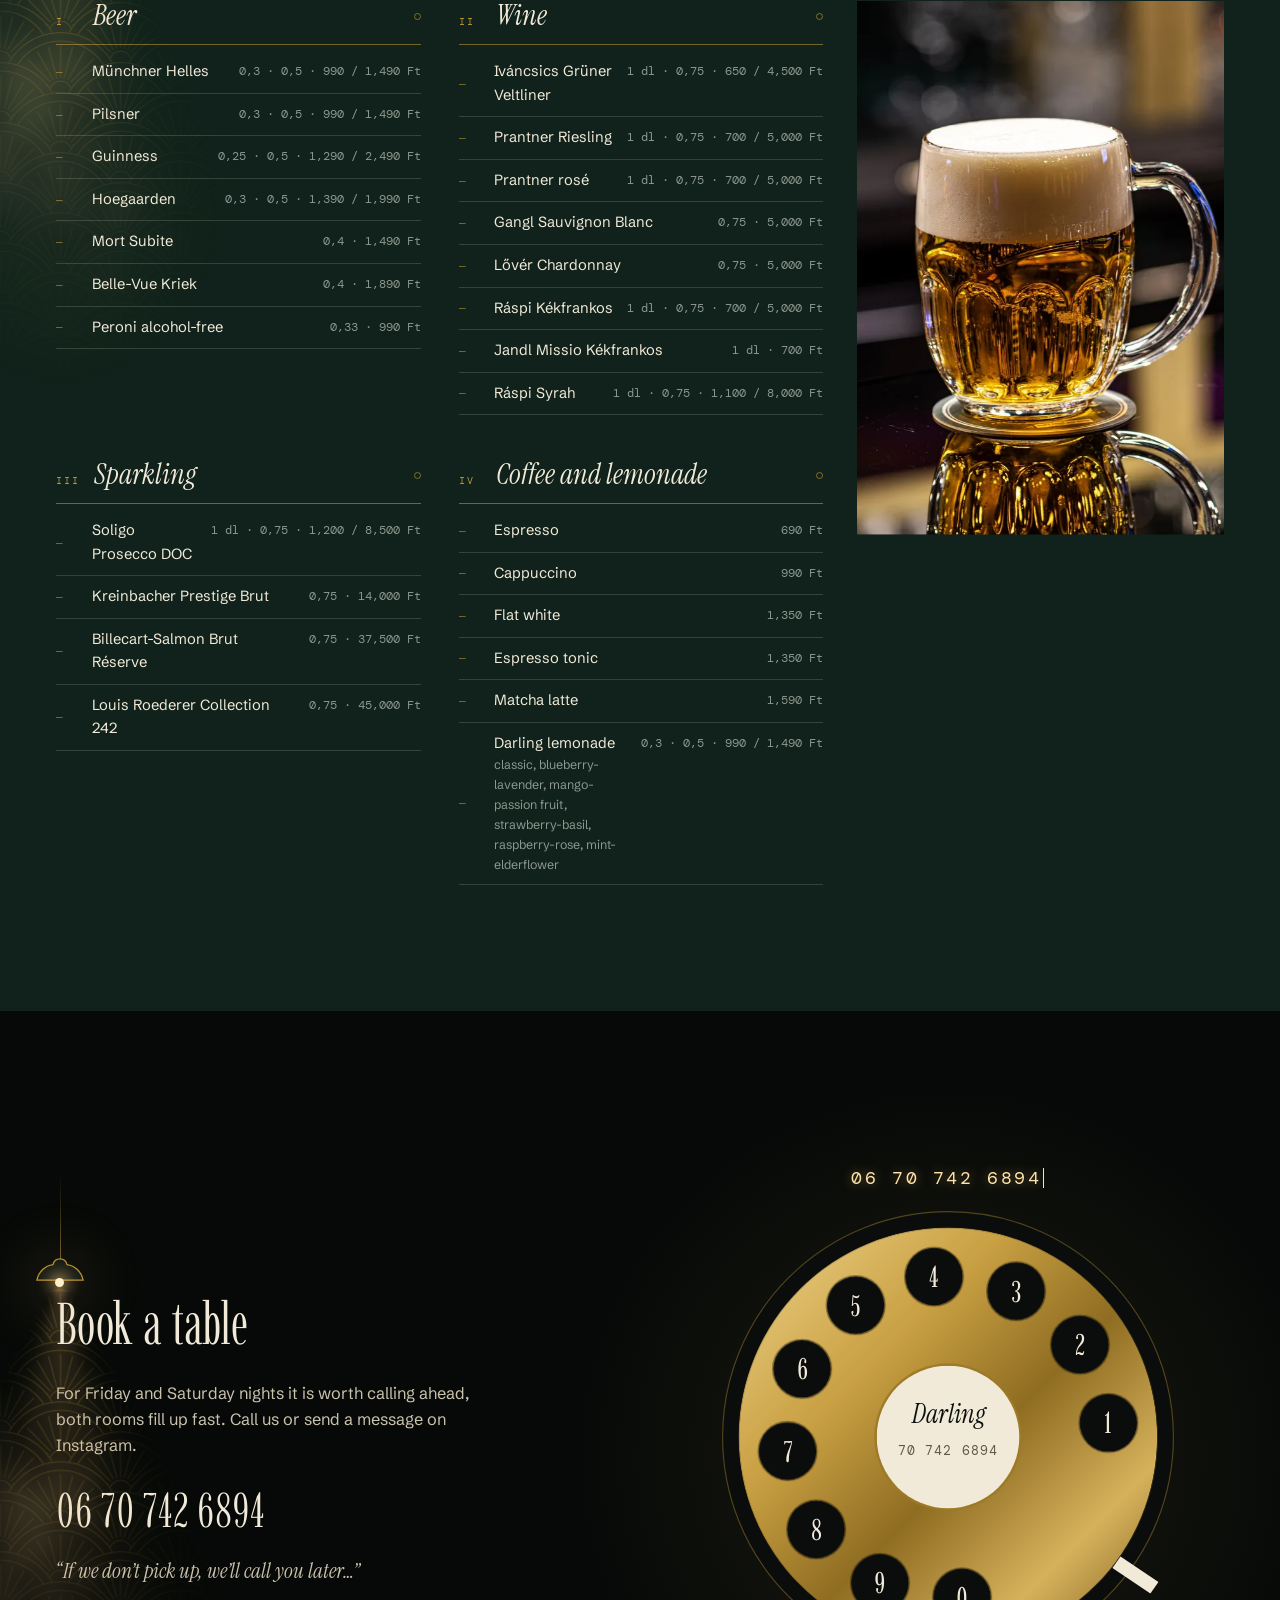
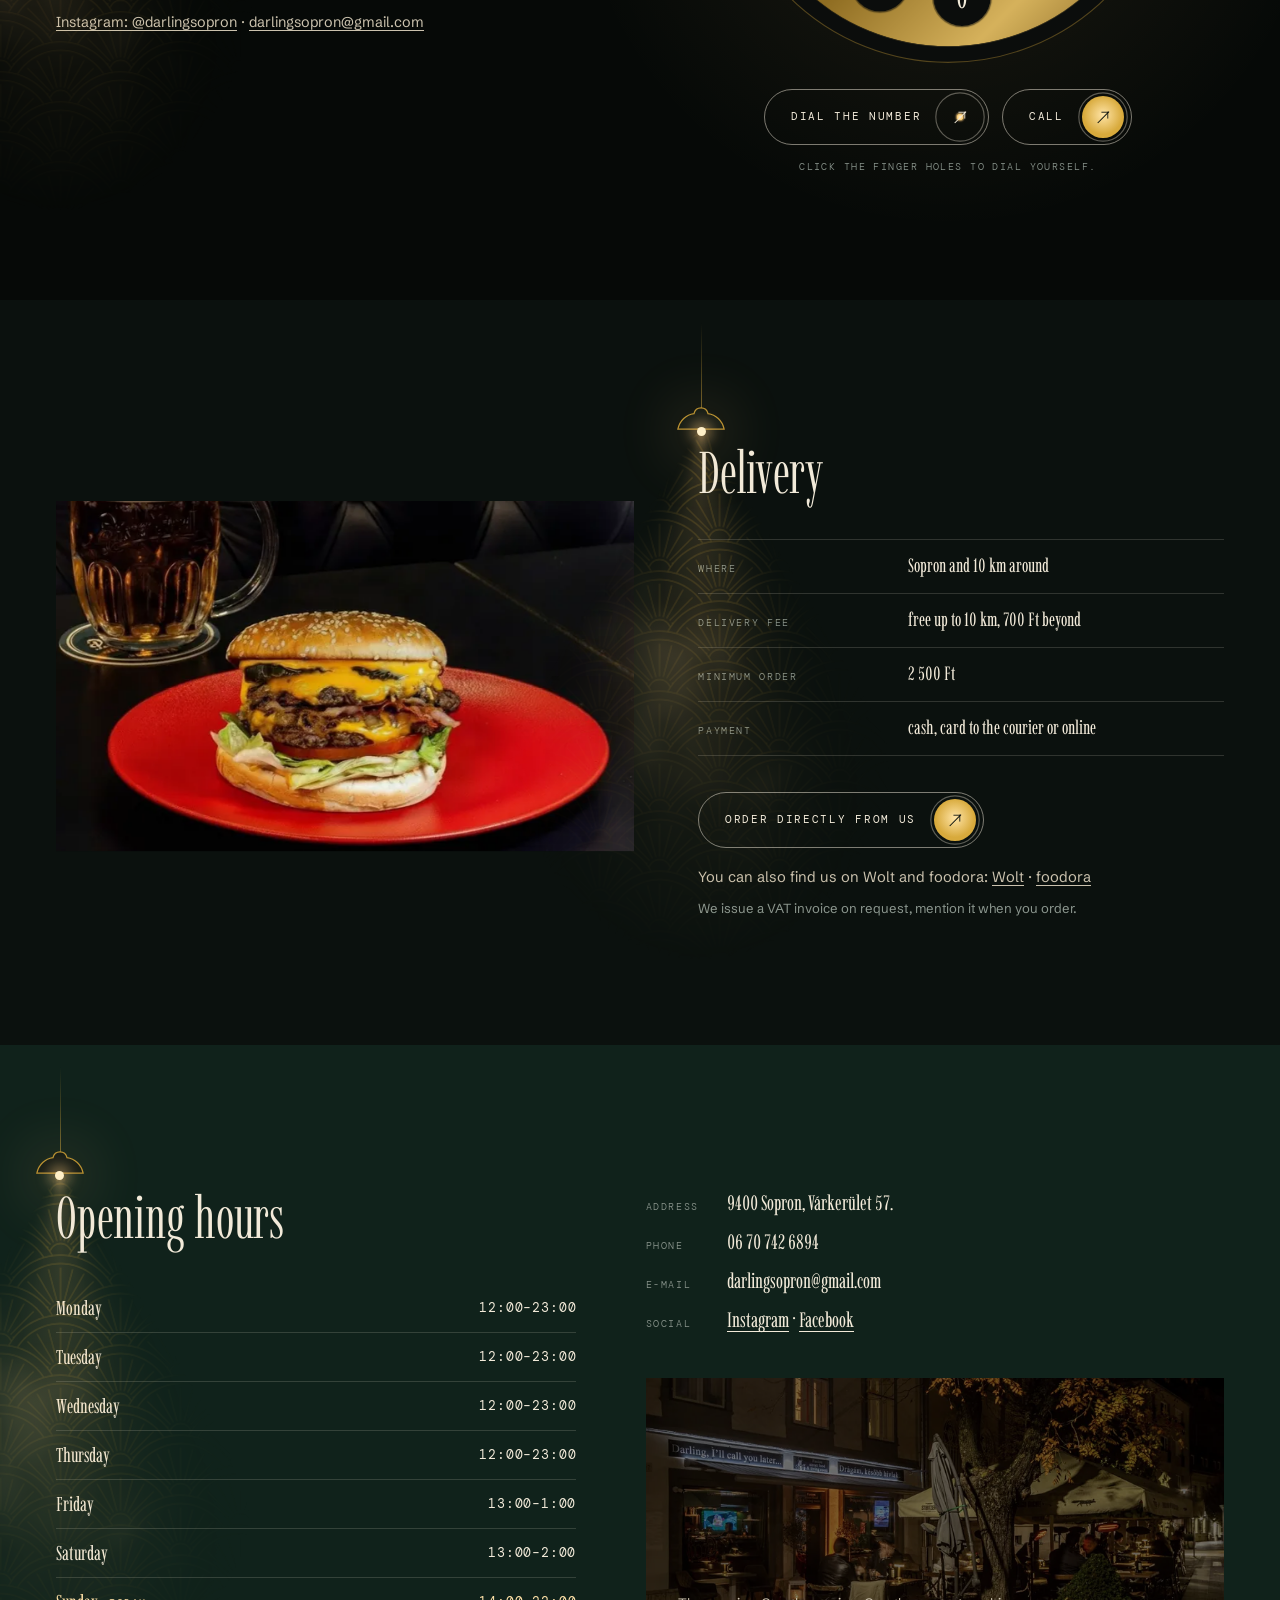
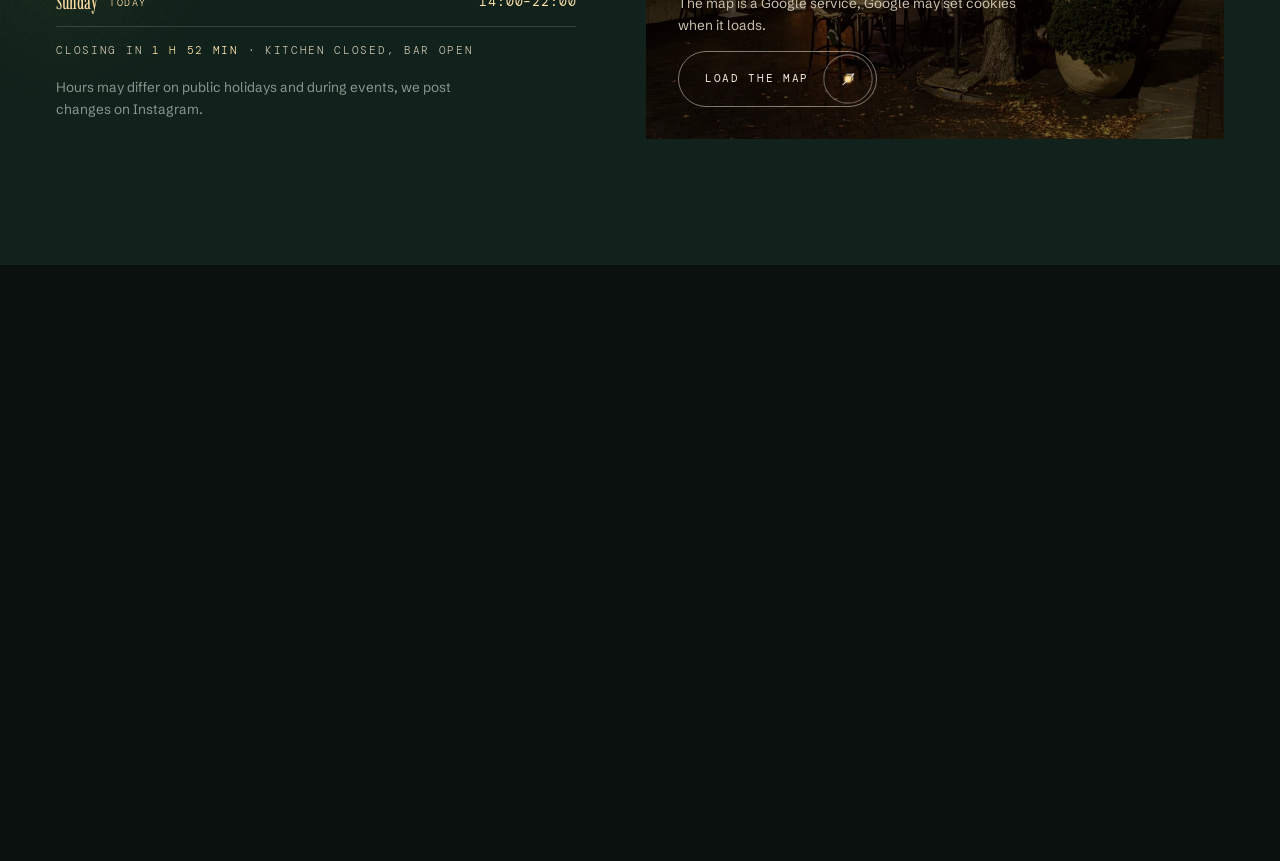
==== commit abfeb84c: "v9: élő ajtótábla (nyitva/zárva), záráskor halkuló, nyitáskor felkapcsoló fények, visszaszámlálás [s" ====
--- a/site/index.html
+++ b/site/index.html
@@ -9,15 +9,15 @@
 <meta name="theme-color" content="#0d1411">
 <meta property="og:title" content="Drágám, később hívlak… · Sopron, Várkerület 57.">
 <meta property="og:description" content="Street food, koktélok és kávé a soproni Várkerületen.">
-<meta property="og:image" content="img/hero-1400.webp?v=8">
-<link rel="icon" href="img/favicon.svg?v=8" type="image/svg+xml">
+<meta property="og:image" content="img/hero-1400.webp?v=9">
+<link rel="icon" href="img/favicon.svg?v=9" type="image/svg+xml">
 <link rel="preload" href="fonts/imbue-latin-opsz-normal.woff2" as="font" type="font/woff2" crossorigin>
 <link rel="preload" href="fonts/imbue-latin-ext-opsz-normal.woff2" as="font" type="font/woff2" crossorigin>
 <link rel="preload" href="fonts/dm-mono-latin-300-normal.woff2" as="font" type="font/woff2" crossorigin>
 <link rel="preload" href="fonts/schibsted-grotesk-latin-wght-normal.woff2" as="font" type="font/woff2" crossorigin>
-<link rel="preload" href="img/hero-1400.webp?v=8" as="image" media="(max-width: 1400px)">
-<link rel="preload" href="img/hero-2400.webp?v=8" as="image" media="(min-width: 1401px)">
-<link rel="stylesheet" href="css/style.css?v=8">
+<link rel="preload" href="img/hero-1400.webp?v=9" as="image" media="(max-width: 1400px)">
+<link rel="preload" href="img/hero-2400.webp?v=9" as="image" media="(min-width: 1401px)">
+<link rel="stylesheet" href="css/style.css?v=9">
 <script>
 (function(){var h=document.documentElement,s=null;try{s=sessionStorage.getItem('dl-intro')}catch(e){}
 var rm=matchMedia('(prefers-reduced-motion: reduce)').matches,sd=navigator.connection&&navigator.connection.saveData;
@@ -57,7 +57,7 @@
         <a href="#italok" data-i18n="n3">Bor, sör, kávé</a>
       </div>
       <a class="hd__brand" href="#top" aria-label="Darling, I’ll call you later, vissza az elejére">
-        <img src="img/logo.svg?v=8" alt="" width="34" height="43">
+        <img src="img/logo.svg?v=9" alt="" width="34" height="43">
         <span class="hd__name">Darling</span>
       </a>
       <div class="hd__grp hd__grp--r">
@@ -89,7 +89,7 @@
 
 <section class="hero" id="top" data-gl="1">
   <div class="hero__stack">
-    <img class="hero__img" src="img/hero-1400.webp?v=8" srcset="img/hero-800.webp?v=8 800w, img/hero-1400.webp?v=8 1400w, img/hero-2400.webp?v=8 2400w" sizes="100vw" alt="A Darling bejárata este a Várkerületen: nyitott ajtó, lámpások, asztalok a járdán" width="2400" height="1597" fetchpriority="high">
+    <img class="hero__img" src="img/hero-1400.webp?v=9" srcset="img/hero-800.webp?v=9 800w, img/hero-1400.webp?v=9 1400w, img/hero-2400.webp?v=9 2400w" sizes="100vw" alt="A Darling bejárata este a Várkerületen: nyitott ajtó, lámpások, asztalok a járdán" width="2400" height="1597" fetchpriority="high">
     <div class="hero__shade"></div>
     <div class="hero__dark" id="heroDark"></div>
   </div>
@@ -101,7 +101,14 @@
       <a class="go go--line" href="#foglalas"><span data-i18n="hgo2">Asztalfoglalás</span><i class="go__ar" aria-hidden="true"></i></a>
     </div>
   </div>
-  <p class="hero__today" id="heroToday"></p>
+  <div class="sign" id="sign">
+    <i class="sign__cord" aria-hidden="true"></i>
+    <button type="button" class="sign__card" id="signCard" aria-describedby="signSr">
+      <span class="sign__f" aria-hidden="true"><i class="sign__dot"></i><b id="signWord">Nyitva</b><em id="signTill"></em></span>
+      <span class="sign__b" aria-hidden="true"><em id="signBk1"></em><b id="signBk2"></b><em id="signBk3"></em></span>
+      <span class="sr" id="signSr"></span>
+    </button>
+  </div>
 </section>
 
 <section class="sec about" id="rolunk" aria-labelledby="aboutH">
@@ -109,9 +116,9 @@
     <h2 class="sr" id="aboutH" data-i18n="aboutH">Rólunk</h2>
     <p class="lede" id="lede" data-i18n="lede">Két terem és egy terasz a Várkerületen, mindkét teremben harminc hely. A konyha fél egytől fél tízig süti a burgereket és rakja össze a poke bowlokat, a bárpult pénteken egyig, szombaton kettőig van nyitva.</p>
     <div class="about__pics">
-      <figure class="ph ph--a" style="--i:0"><div class="ph__in"><img src="img/bar-1400.webp?v=8" srcset="img/bar-800.webp?v=8 800w, img/bar-1400.webp?v=8 1400w, img/bar-2200.webp?v=8 2200w" sizes="(min-width: 900px) 40vw, 100vw" alt="A bárpult este: polcok tele üvegekkel, sárga steppelt pultfront" loading="lazy" width="1400" height="953"></div><figcaption><b>01</b><span data-i18n="capBar">A bárpult</span></figcaption></figure>
-      <figure class="ph ph--c" style="--i:1"><div class="ph__in"><img src="img/asztal-800.webp?v=8" srcset="img/asztal-800.webp?v=8 800w, img/asztal-1400.webp?v=8 1400w" sizes="(min-width: 900px) 20vw, 50vw" alt="Koktél és itallap a fapulton, asztali lámpa fényénél" loading="lazy" width="800" height="1067"></div><figcaption><b>02</b><span data-i18n="capAsztal">Koktél és itallap</span></figcaption></figure>
-      <figure class="ph ph--b" style="--i:2"><div class="ph__in"><img src="img/terasz-1400.webp?v=8" srcset="img/terasz-800.webp?v=8 800w, img/terasz-1400.webp?v=8 1400w" sizes="(min-width: 900px) 40vw, 50vw" alt="A terasz este, napernyők alatt hősugárzók és asztali lámpák" loading="lazy" width="1400" height="951"></div><figcaption><b>03</b><span data-i18n="capTerasz">Terasz a Várkerületen, hősugárzókkal</span></figcaption></figure>
+      <figure class="ph ph--a" style="--i:0"><div class="ph__in"><img src="img/bar-1400.webp?v=9" srcset="img/bar-800.webp?v=9 800w, img/bar-1400.webp?v=9 1400w, img/bar-2200.webp?v=9 2200w" sizes="(min-width: 900px) 40vw, 100vw" alt="A bárpult este: polcok tele üvegekkel, sárga steppelt pultfront" loading="lazy" width="1400" height="953"></div><figcaption><b>01</b><span data-i18n="capBar">A bárpult</span></figcaption></figure>
+      <figure class="ph ph--c" style="--i:1"><div class="ph__in"><img src="img/asztal-800.webp?v=9" srcset="img/asztal-800.webp?v=9 800w, img/asztal-1400.webp?v=9 1400w" sizes="(min-width: 900px) 20vw, 50vw" alt="Koktél és itallap a fapulton, asztali lámpa fényénél" loading="lazy" width="800" height="1067"></div><figcaption><b>02</b><span data-i18n="capAsztal">Koktél és itallap</span></figcaption></figure>
+      <figure class="ph ph--b" style="--i:2"><div class="ph__in"><img src="img/terasz-1400.webp?v=9" srcset="img/terasz-800.webp?v=9 800w, img/terasz-1400.webp?v=9 1400w" sizes="(min-width: 900px) 40vw, 50vw" alt="A terasz este, napernyők alatt hősugárzók és asztali lámpák" loading="lazy" width="1400" height="951"></div><figcaption><b>03</b><span data-i18n="capTerasz">Terasz a Várkerületen, hősugárzókkal</span></figcaption></figure>
     </div>
   </div>
 </section>
@@ -153,7 +160,7 @@
     <p class="drinks__lede" data-i18n="drLede">A borlapon Ráspi, Prantner, Jandl és Lővér, a sörök között Münchner Helles, Guinness és Mort Subite. A házi limonádét két méretben kérheted.</p>
   </div>
   <div class="drinks__grid" id="drGrid"></div>
-  <figure class="drinks__pic ph"><div class="ph__in"><img src="img/sor-1100.webp?v=8" srcset="img/sor-600.webp?v=8 600w, img/sor-1100.webp?v=8 1100w" sizes="(min-width: 900px) 30vw, 80vw" alt="Csapolt sör korsóban a pulton" loading="lazy" width="1100" height="1619"></div></figure>
+  <figure class="drinks__pic ph"><div class="ph__in"><img src="img/sor-1100.webp?v=9" srcset="img/sor-600.webp?v=9 600w, img/sor-1100.webp?v=9 1100w" sizes="(min-width: 900px) 30vw, 80vw" alt="Csapolt sör korsóban a pulton" loading="lazy" width="1100" height="1619"></div></figure>
 </section>
 
 <section class="sec book" id="foglalas" aria-labelledby="bookH">
@@ -184,7 +191,7 @@
 </section>
 
 <section class="sec deliv" id="rendeles" aria-labelledby="delH">
-  <figure class="deliv__pic ph"><div class="ph__in"><img src="img/w-burger-1400.webp?v=8" srcset="img/w-burger-800.webp?v=8 800w, img/w-burger-1400.webp?v=8 1400w" sizes="(min-width: 900px) 52vw, 100vw" alt="Smashed burger piros tányéron, mögötte korsó sör" loading="lazy" width="1400" height="788"></div></figure>
+  <figure class="deliv__pic ph"><div class="ph__in"><img src="img/w-burger-1400.webp?v=9" srcset="img/w-burger-800.webp?v=9 800w, img/w-burger-1400.webp?v=9 1400w" sizes="(min-width: 900px) 52vw, 100vw" alt="Smashed burger piros tányéron, mögötte korsó sör" loading="lazy" width="1400" height="788"></div></figure>
   <div class="deliv__txt">
     <h2 class="h2 bl" id="delH" data-i18n="delH">Házhozszállítás</h2>
     <dl class="facts">
@@ -205,6 +212,7 @@
   <div class="visit__l">
     <h2 class="h2 bl" id="visH" data-i18n="visH">Nyitvatartás</h2>
     <table class="hours" id="hours"><caption class="sr" data-i18n="visH">Nyitvatartás</caption><tbody></tbody></table>
+    <p class="visit__live" id="visLive" aria-live="off"></p>
     <p class="visit__note" data-i18n="visNote">Ünnepnapokon és rendezvények idején eltérhet, ezt Instagramon jelezzük.</p>
   </div>
   <div class="visit__r">
@@ -219,7 +227,7 @@
       <span class="addr__v"><a class="ul" href="https://www.instagram.com/darlingsopron/" target="_blank" rel="noopener">Instagram</a> · <a class="ul" href="https://www.facebook.com/profile.php?id=61559651763220" target="_blank" rel="noopener">Facebook</a></span>
     </address>
     <div class="map" id="map">
-      <img src="img/terasz2-800.webp?v=8" srcset="img/terasz2-800.webp?v=8 800w, img/terasz2-1400.webp?v=8 1400w" sizes="(min-width: 900px) 44vw, 100vw" alt="A Darling homlokzata és terasza este a Várkerületen" loading="lazy" width="1400" height="951">
+      <img src="img/terasz2-800.webp?v=9" srcset="img/terasz2-800.webp?v=9 800w, img/terasz2-1400.webp?v=9 1400w" sizes="(min-width: 900px) 44vw, 100vw" alt="A Darling homlokzata és terasza este a Várkerületen" loading="lazy" width="1400" height="951">
       <div class="map__ov">
         <p data-i18n="mapP">A térkép a Google szolgáltatása, betöltéskor a Google sütiket használhat.</p>
         <button type="button" class="go go--line" id="mapGo"><span data-i18n="mapGo">Térkép betöltése</span><i class="go__ar" aria-hidden="true"></i></button>
@@ -232,7 +240,7 @@
 
 <footer class="ft" id="ft">
   <div class="ft__in">
-    <img class="ft__logo" src="img/logo.svg?v=8" alt="" width="180" height="227" loading="lazy">
+    <img class="ft__logo" src="img/logo.svg?v=9" alt="" width="180" height="227" loading="lazy">
     <p class="ft__big"><span data-i18n="ftBig">Drágám, később hívlak…</span></p>
     <div class="ft__cols">
       <p><b>Darling, I’ll call you later…</b><br>9400 Sopron, Várkerület 57–59.<br><a href="tel:+36707426894">06 70 742 6894</a><br><a href="mailto:darlingsopron@gmail.com">darlingsopron@gmail.com</a></p>
@@ -245,9 +253,9 @@
 <canvas class="smoke" id="smoke" aria-hidden="true"></canvas>
 <div class="glow" id="glow" aria-hidden="true"></div>
 <div class="cur" id="cur" aria-hidden="true"><i class="cur__d"></i><i class="cur__r"><svg viewBox="-17 -17 34 34"><circle r="15.5"/><g id="curH"></g></svg></i></div>
-<script src="js/gsap.min.js?v=8"></script>
-<script src="js/ScrollTrigger.min.js?v=8"></script>
-<script src="js/lenis.min.js?v=8"></script>
-<script src="js/main.js?v=8"></script>
+<script src="js/gsap.min.js?v=9"></script>
+<script src="js/ScrollTrigger.min.js?v=9"></script>
+<script src="js/lenis.min.js?v=9"></script>
+<script src="js/main.js?v=9"></script>
 </body>
 </html>
--- a/site/css/style.css
+++ b/site/css/style.css
@@ -160,6 +160,27 @@
 .hero__go{display:flex;flex-wrap:wrap;gap:12px;margin-top:clamp(22px,3.6vh,36px)}
 .hero__today{position:absolute;right:var(--pad);bottom:clamp(34px,7vh,80px);font:300 .64rem/1.6 var(--mono);letter-spacing:.2em;text-transform:uppercase;color:var(--cream2);text-align:right}
 .hero__today b{display:block;margin-top:4px;font:italic 400 1.5rem/1.1 var(--ital);letter-spacing:0;text-transform:none;color:var(--cream)}
+/* ajtótábla: élő nyitva/zárva, kattintásra megfordul */
+.sign{position:absolute;right:calc(var(--pad) + 10px);top:34px;z-index:3;display:flex;flex-direction:column;align-items:center;transform-origin:50% 0;pointer-events:none;--cord:clamp(84px,15vh,142px)}
+.sign__cord{position:relative;width:1px;height:var(--cord);background:linear-gradient(rgba(184,144,47,0),var(--gold2) 40%)}
+.sign__cord::after{content:"";position:absolute;left:50%;bottom:-5px;width:9px;height:9px;margin-left:-5px;border:1px solid var(--gold2);border-radius:50%}
+.sign__card{position:relative;width:clamp(132px,11vw,164px);aspect-ratio:3/2.05;margin-top:3px;padding:0;border:0;background:none;color:var(--cream);cursor:pointer;pointer-events:auto;perspective:700px;-webkit-user-select:none;user-select:none}
+.sign__f,.sign__b{position:absolute;inset:0;display:flex;flex-direction:column;align-items:center;justify-content:center;gap:5px;border-radius:3px;background:linear-gradient(160deg,#173026,#0e1d17);border:1px solid rgba(216,170,60,.55);box-shadow:inset 0 0 0 4px #10221b,inset 0 0 0 5px rgba(216,170,60,.28),0 14px 30px rgba(0,0,0,.45);backface-visibility:hidden;-webkit-backface-visibility:hidden;transition:transform 1.1s var(--ease),box-shadow .9s}
+.sign__b{transform:rotateY(180deg)}
+.sign.is-flip .sign__f{transform:rotateY(-180deg)}
+.sign.is-flip .sign__b{transform:rotateY(0)}
+.sign__dot{position:absolute;top:11px;left:50%;width:5px;height:5px;margin-left:-2.5px;border-radius:50%;background:#59605b;transition:background .5s,box-shadow .5s}
+.sign__f b{font:300 clamp(1.7rem,2.3vw,2.2rem)/1 var(--serif);letter-spacing:.02em;margin-top:6px}
+.sign__f em,.sign__b em{font:300 .58rem/1.3 var(--mono);letter-spacing:.16em;text-transform:uppercase;color:var(--cream2);font-style:normal}
+.sign__b b{font:italic 400 1.15rem/1.05 var(--ital);margin:2px 0 4px}
+html.is-open .sign__dot{background:#ffd890;box-shadow:0 0 8px 2px rgba(var(--warm),.7);animation:bulb 4s infinite}
+html.is-open .sign__f{box-shadow:inset 0 0 0 4px #10221b,inset 0 0 0 5px rgba(216,170,60,.28),0 14px 30px rgba(0,0,0,.45),0 0 46px rgba(var(--warm),.16)}
+html.is-closed .sign__f b{color:var(--cream2)}
+.sign__card:focus-visible{outline:none}
+.sign__card:focus-visible .sign__f,.sign__card:focus-visible .sign__b{border-color:var(--gold)}
+.visit__live{margin-top:16px;font:300 .66rem/1.6 var(--mono);letter-spacing:.16em;text-transform:uppercase;color:var(--cream2)}
+.visit__live b{font-weight:300;color:#ffe2a8}
+
 
 /* sorról sorra előbukkanó címek */
 .bl .ln{display:block;overflow:clip;overflow-clip-margin:.18em;padding:.06em 0 .12em;margin:-.06em 0 -.12em}
@@ -415,6 +436,7 @@
 
 /* ---------------- reszponzív */
 @media (max-width:1180px){
+  .sign{top:68px;--cord:56px}
   .hd{--sh:0px}
   .hd__strip,.hd__grp{display:none}
   .hd__nav{display:flex;flex:none}
@@ -425,6 +447,9 @@
 @media (min-width:1181px){.burger,.hd__mob{display:none}}
 @media (max-width:1180px) and (min-width:1024px){html.desk .bar__pin{position:relative;height:auto;padding-top:0}}
 @media (max-width:899px){
+  .sign{right:var(--pad);top:60px;--cord:38px}
+  .sign__card{width:116px}
+  .sign__f b{font-size:1.5rem}
   .hd__bar{padding-top:12px;padding-bottom:12px}
   .hero__today{display:none}
   .go{height:52px;padding-left:22px;gap:14px}
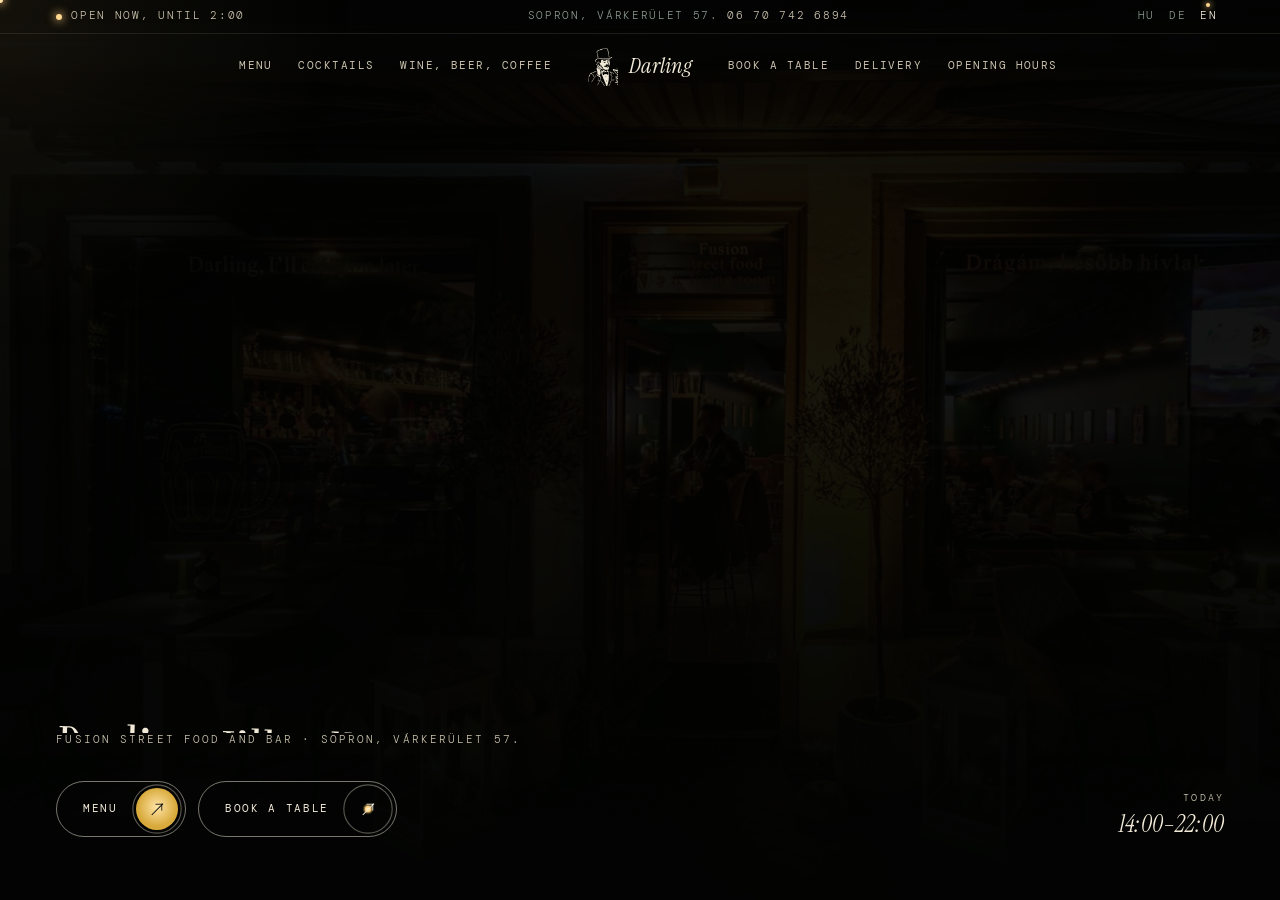
==== commit 38313ba7: "v8.1: minőségkapu javítások (404, jogi oldal nyelve és cégadatai, JSON-LD, futószalag fordítása, kon" ====
--- a/site/index.html
+++ b/site/index.html
@@ -3,25 +3,26 @@
 <head>
 <meta charset="utf-8">
 <meta name="viewport" content="width=device-width, initial-scale=1">
-<title>Drágám, később hívlak… · Darling, I’ll call you later · Sopron, Várkerület 57.</title>
+<title>Drágám, később hívlak… · Darling · Sopron, Várkerület 57.</title>
 <meta name="description" content="Street food, koktélbár és kávé Sopronban, a Várkerület 57–59.-ben. Smashed burger, poke bowl, wrap, koktélok, soproni borok. Asztalfoglalás: 06 70 742 6894.">
 <meta name="robots" content="noindex">
 <meta name="theme-color" content="#0d1411">
 <meta property="og:title" content="Drágám, később hívlak… · Sopron, Várkerület 57.">
 <meta property="og:description" content="Street food, koktélok és kávé a soproni Várkerületen.">
-<meta property="og:image" content="img/hero-1400.webp?v=9">
+<meta property="og:image" content="https://curious-ganache-0c354a.netlify.app/img/hero-1400.webp">
+<meta name="twitter:card" content="summary_large_image">
 <link rel="icon" href="img/favicon.svg?v=9" type="image/svg+xml">
 <link rel="preload" href="fonts/imbue-latin-opsz-normal.woff2" as="font" type="font/woff2" crossorigin>
 <link rel="preload" href="fonts/imbue-latin-ext-opsz-normal.woff2" as="font" type="font/woff2" crossorigin>
 <link rel="preload" href="fonts/dm-mono-latin-300-normal.woff2" as="font" type="font/woff2" crossorigin>
-<link rel="preload" href="fonts/schibsted-grotesk-latin-wght-normal.woff2" as="font" type="font/woff2" crossorigin>
-<link rel="preload" href="img/hero-1400.webp?v=9" as="image" media="(max-width: 1400px)">
-<link rel="preload" href="img/hero-2400.webp?v=9" as="image" media="(min-width: 1401px)">
+<link rel="preload" as="image" href="img/hero-1400.webp?v=9" imagesrcset="img/hero-800.webp?v=9 800w, img/hero-1400.webp?v=9 1400w, img/hero-2400.webp?v=9 2400w" imagesizes="100vw" fetchpriority="high">
 <link rel="stylesheet" href="css/style.css?v=9">
+<script type="application/ld+json">{"@context":"https://schema.org","@type":"BarOrPub","name":"Darling, I’ll call you later…","alternateName":"Darling Sopron","url":"https://curious-ganache-0c354a.netlify.app/","image":"https://curious-ganache-0c354a.netlify.app/img/hero-1400.webp","telephone":"+36707426894","email":"darlingsopron@gmail.com","address":{"@type":"PostalAddress","streetAddress":"Várkerület 57.","addressLocality":"Sopron","postalCode":"9400","addressCountry":"HU"},"servesCuisine":["Street food","Burger","Poke bowl"],"acceptsReservations":true,"hasMenu":"https://darling.waiterio.com/hu/menu","sameAs":["https://www.instagram.com/darlingsopron/","https://www.facebook.com/profile.php?id=61559651763220"],"openingHoursSpecification":[{"@type":"OpeningHoursSpecification","dayOfWeek":"Sunday","opens":"14:00","closes":"22:00"},{"@type":"OpeningHoursSpecification","dayOfWeek":"Monday","opens":"12:00","closes":"23:00"},{"@type":"OpeningHoursSpecification","dayOfWeek":"Tuesday","opens":"12:00","closes":"23:00"},{"@type":"OpeningHoursSpecification","dayOfWeek":"Wednesday","opens":"12:00","closes":"23:00"},{"@type":"OpeningHoursSpecification","dayOfWeek":"Thursday","opens":"12:00","closes":"23:00"},{"@type":"OpeningHoursSpecification","dayOfWeek":"Friday","opens":"13:00","closes":"01:00"},{"@type":"OpeningHoursSpecification","dayOfWeek":"Saturday","opens":"13:00","closes":"02:00"}]}</script>
+
 <script>
-(function(){var h=document.documentElement,s=null;try{s=sessionStorage.getItem('dl-intro')}catch(e){}
+(function(){var h=document.documentElement,s=null;h.classList.add('ft-wait');setTimeout(function(){if(!window.__dl)h.classList.remove('ft-wait')},8000);try{s=sessionStorage.getItem('dl-intro')}catch(e){}
 var rm=matchMedia('(prefers-reduced-motion: reduce)').matches,sd=navigator.connection&&navigator.connection.saveData;
-if(!s&&!rm&&!sd&&!(location.hash&&location.hash.length>1)&&scrollY<40){h.classList.add('intro-on');setTimeout(function(){if(!h.classList.contains('intro-run'))h.classList.add('no-intro');},4500);}
+if(!s&&!rm&&!sd&&!(location.hash&&location.hash.length>1)&&scrollY<40){h.classList.add('intro-on','intro-hold');setTimeout(function(){if(!h.classList.contains('intro-run')){h.classList.add('no-intro');h.classList.remove('intro-hold');}},4500);}
 try{var l=localStorage.getItem('dl-lang');if(!l){var n=(navigator.languages||[navigator.language||'hu']).map(function(x){return String(x).slice(0,2)});l=n.filter(function(x){return x==='hu'||x==='de'||x==='en'})[0]||'en';}if(l!=='hu'){h.lang=l;h.classList.add('lang-pending');}}catch(e){}})();
 </script>
 </head>
@@ -57,7 +58,7 @@
         <a href="#italok" data-i18n="n3">Bor, sör, kávé</a>
       </div>
       <a class="hd__brand" href="#top" aria-label="Darling, I’ll call you later, vissza az elejére">
-        <img src="img/logo.svg?v=9" alt="" width="34" height="43">
+        <img src="img/logo-hd.webp?v=9" alt="" width="34" height="43">
         <span class="hd__name">Darling</span>
       </a>
       <div class="hd__grp hd__grp--r">
@@ -101,14 +102,7 @@
       <a class="go go--line" href="#foglalas"><span data-i18n="hgo2">Asztalfoglalás</span><i class="go__ar" aria-hidden="true"></i></a>
     </div>
   </div>
-  <div class="sign" id="sign">
-    <i class="sign__cord" aria-hidden="true"></i>
-    <button type="button" class="sign__card" id="signCard" aria-describedby="signSr">
-      <span class="sign__f" aria-hidden="true"><i class="sign__dot"></i><b id="signWord">Nyitva</b><em id="signTill"></em></span>
-      <span class="sign__b" aria-hidden="true"><em id="signBk1"></em><b id="signBk2"></b><em id="signBk3"></em></span>
-      <span class="sr" id="signSr"></span>
-    </button>
-  </div>
+  <p class="hero__today" id="heroToday"></p>
 </section>
 
 <section class="sec about" id="rolunk" aria-labelledby="aboutH">
@@ -212,7 +206,6 @@
   <div class="visit__l">
     <h2 class="h2 bl" id="visH" data-i18n="visH">Nyitvatartás</h2>
     <table class="hours" id="hours"><caption class="sr" data-i18n="visH">Nyitvatartás</caption><tbody></tbody></table>
-    <p class="visit__live" id="visLive" aria-live="off"></p>
     <p class="visit__note" data-i18n="visNote">Ünnepnapokon és rendezvények idején eltérhet, ezt Instagramon jelezzük.</p>
   </div>
   <div class="visit__r">
@@ -240,11 +233,11 @@
 
 <footer class="ft" id="ft">
   <div class="ft__in">
-    <img class="ft__logo" src="img/logo.svg?v=9" alt="" width="180" height="227" loading="lazy">
+    <img class="ft__logo" src="img/logo-ft.webp?v=9" alt="" width="180" height="227" fetchpriority="low">
     <p class="ft__big"><span data-i18n="ftBig">Drágám, később hívlak…</span></p>
     <div class="ft__cols">
       <p><b>Darling, I’ll call you later…</b><br>9400 Sopron, Várkerület 57–59.<br><a href="tel:+36707426894">06 70 742 6894</a><br><a href="mailto:darlingsopron@gmail.com">darlingsopron@gmail.com</a></p>
-      <p><span data-i18n="ftOp">Üzemeltető</span>: SZMT GROUP Kft.<br><span data-i18n="ftSeat">Székhely</span>: 9400 Sopron, Deákkúti út 16/A<br><a class="ul" href="jogi.html" data-i18n="ftLegal">Impresszum és adatkezelés</a></p>
+      <p><span data-i18n="ftOp">Üzemeltető</span>: SZMT GROUP Kft.<br><span data-i18n="ftSeat">Székhely</span>: 9400 Sopron, Deákkúti út 16/A 2. em. 7.<br><a class="ul" href="jogi.html" data-i18n="ftLegal">Impresszum és adatkezelés</a></p>
       <p><span data-i18n="ftPhotos">Fotók: a Darling saját képei.</span><br><span data-i18n="ftHost">Tárhely: Netlify, Inc.</span></p>
     </div>
   </div>
@@ -253,9 +246,7 @@
 <canvas class="smoke" id="smoke" aria-hidden="true"></canvas>
 <div class="glow" id="glow" aria-hidden="true"></div>
 <div class="cur" id="cur" aria-hidden="true"><i class="cur__d"></i><i class="cur__r"><svg viewBox="-17 -17 34 34"><circle r="15.5"/><g id="curH"></g></svg></i></div>
-<script src="js/gsap.min.js?v=9"></script>
-<script src="js/ScrollTrigger.min.js?v=9"></script>
-<script src="js/lenis.min.js?v=9"></script>
-<script src="js/main.js?v=9"></script>
+<script src="js/szovegek.js?v=9"></script>
+<script src="js/app.min.js?v=9" defer></script>
 </body>
 </html>
--- a/site/css/style.css
+++ b/site/css/style.css
@@ -41,7 +41,7 @@
 .sr{position:absolute!important;width:1px;height:1px;overflow:hidden;clip:rect(0 0 0 0);white-space:nowrap}
 .skip{position:fixed;left:12px;top:-60px;z-index:200;background:var(--cream);color:var(--ink);padding:10px 14px}
 .skip:focus{top:12px}
-html.lang-pending body{opacity:0}
+html.lang-pending [data-i18n]{visibility:hidden}
 .ul{background:linear-gradient(currentColor,currentColor) 0 100%/100% 1px no-repeat;transition:background-size .3s var(--ease)}
 .ul:hover{background-size:0 1px;background-position:100% 100%}
 .mono{font:400 .72rem/1.4 var(--mono);letter-spacing:.14em;text-transform:uppercase}
@@ -50,6 +50,7 @@
 .intro{display:none;position:fixed;inset:0;z-index:120;color:var(--cream);overflow:hidden}
 html.intro-on .intro{display:block}
 html.no-intro .intro{display:none}
+html.intro-hold main>section:not(.hero),html.intro-hold .ft{display:none}
 .intro__half{position:absolute;top:0;bottom:0;width:50.5%;background:#030504;will-change:transform}
 .intro__half--l{left:0;background:radial-gradient(90% 70% at 100% 52%,#0a0f0c,#030504 70%)}
 .intro__half--r{right:0;background:radial-gradient(90% 70% at 0 52%,#0a0f0c,#030504 70%)}
@@ -133,7 +134,7 @@
 .pend svg{position:absolute;left:0;bottom:0;width:50px;height:25px;overflow:visible}
 .pend__s{fill:#0d1511;stroke:var(--gold2);stroke-width:1}
 .pend__b{position:absolute;left:50%;bottom:-5px;width:9px;height:9px;margin-left:-4.5px;border-radius:50%;background:#fff0c8;box-shadow:0 0 14px 5px rgba(var(--warm),.55),0 0 60px 26px rgba(var(--warm),.12);opacity:0}
-.pend__c{position:absolute;left:50%;top:calc(100% - 8px);width:min(96vw,780px);height:min(66vh,540px);margin-left:max(-48vw,-390px);background:url(../img/deco-lit.png?v=8) 0 0/120px 60px,conic-gradient(from 148deg at 50% 0,rgba(var(--warm),0) 0deg,rgba(var(--warm),.07) 14deg,rgba(var(--warm),.15) 28deg,rgba(var(--warm),.17) 32deg,rgba(var(--warm),.15) 36deg,rgba(var(--warm),.07) 50deg,rgba(var(--warm),0) 64deg,rgba(var(--warm),0) 360deg);-webkit-mask-image:conic-gradient(from 148deg at 50% 0,rgba(0,0,0,0) 0deg,#000 22deg,#000 42deg,rgba(0,0,0,0) 64deg,rgba(0,0,0,0) 360deg),radial-gradient(ellipse 36% 100% at 50% 0,#000 0,rgba(0,0,0,.7) 38%,rgba(0,0,0,.28) 68%,rgba(0,0,0,0) 100%);-webkit-mask-composite:source-in;mask-image:conic-gradient(from 148deg at 50% 0,rgba(0,0,0,0) 0deg,#000 22deg,#000 42deg,rgba(0,0,0,0) 64deg,rgba(0,0,0,0) 360deg),radial-gradient(ellipse 36% 100% at 50% 0,#000 0,rgba(0,0,0,.7) 38%,rgba(0,0,0,.28) 68%,rgba(0,0,0,0) 100%);mask-composite:intersect;opacity:0;z-index:-1}
+.pend__c{position:absolute;left:50%;top:calc(100% - 8px);width:min(96vw,780px);height:min(66vh,540px);margin-left:max(-48vw,-390px);background:url(../img/deco-lit.png?v=9) 0 0/120px 60px,conic-gradient(from 148deg at 50% 0,rgba(var(--warm),0) 0deg,rgba(var(--warm),.07) 14deg,rgba(var(--warm),.15) 28deg,rgba(var(--warm),.17) 32deg,rgba(var(--warm),.15) 36deg,rgba(var(--warm),.07) 50deg,rgba(var(--warm),0) 64deg,rgba(var(--warm),0) 360deg);-webkit-mask-image:conic-gradient(from 148deg at 50% 0,rgba(0,0,0,0) 0deg,#000 22deg,#000 42deg,rgba(0,0,0,0) 64deg,rgba(0,0,0,0) 360deg),radial-gradient(ellipse 36% 100% at 50% 0,#000 0,rgba(0,0,0,.7) 38%,rgba(0,0,0,.28) 68%,rgba(0,0,0,0) 100%);-webkit-mask-composite:source-in;mask-image:conic-gradient(from 148deg at 50% 0,rgba(0,0,0,0) 0deg,#000 22deg,#000 42deg,rgba(0,0,0,0) 64deg,rgba(0,0,0,0) 360deg),radial-gradient(ellipse 36% 100% at 50% 0,#000 0,rgba(0,0,0,.7) 38%,rgba(0,0,0,.28) 68%,rgba(0,0,0,0) 100%);mask-composite:intersect;opacity:0;z-index:-1}
 .pend.is-lit .pend__b,.pend.is-lit .pend__c{animation:lampOn 1.3s linear both}
 .pend.is-lit .pend__c{animation-delay:.05s}
 @keyframes lampOn{0%{opacity:0}7%{opacity:.85}11%{opacity:.08}19%{opacity:.7}23%{opacity:.15}36%{opacity:1}100%{opacity:1}}
@@ -160,27 +161,6 @@
 .hero__go{display:flex;flex-wrap:wrap;gap:12px;margin-top:clamp(22px,3.6vh,36px)}
 .hero__today{position:absolute;right:var(--pad);bottom:clamp(34px,7vh,80px);font:300 .64rem/1.6 var(--mono);letter-spacing:.2em;text-transform:uppercase;color:var(--cream2);text-align:right}
 .hero__today b{display:block;margin-top:4px;font:italic 400 1.5rem/1.1 var(--ital);letter-spacing:0;text-transform:none;color:var(--cream)}
-/* ajtótábla: élő nyitva/zárva, kattintásra megfordul */
-.sign{position:absolute;right:calc(var(--pad) + 10px);top:34px;z-index:3;display:flex;flex-direction:column;align-items:center;transform-origin:50% 0;pointer-events:none;--cord:clamp(84px,15vh,142px)}
-.sign__cord{position:relative;width:1px;height:var(--cord);background:linear-gradient(rgba(184,144,47,0),var(--gold2) 40%)}
-.sign__cord::after{content:"";position:absolute;left:50%;bottom:-5px;width:9px;height:9px;margin-left:-5px;border:1px solid var(--gold2);border-radius:50%}
-.sign__card{position:relative;width:clamp(132px,11vw,164px);aspect-ratio:3/2.05;margin-top:3px;padding:0;border:0;background:none;color:var(--cream);cursor:pointer;pointer-events:auto;perspective:700px;-webkit-user-select:none;user-select:none}
-.sign__f,.sign__b{position:absolute;inset:0;display:flex;flex-direction:column;align-items:center;justify-content:center;gap:5px;border-radius:3px;background:linear-gradient(160deg,#173026,#0e1d17);border:1px solid rgba(216,170,60,.55);box-shadow:inset 0 0 0 4px #10221b,inset 0 0 0 5px rgba(216,170,60,.28),0 14px 30px rgba(0,0,0,.45);backface-visibility:hidden;-webkit-backface-visibility:hidden;transition:transform 1.1s var(--ease),box-shadow .9s}
-.sign__b{transform:rotateY(180deg)}
-.sign.is-flip .sign__f{transform:rotateY(-180deg)}
-.sign.is-flip .sign__b{transform:rotateY(0)}
-.sign__dot{position:absolute;top:11px;left:50%;width:5px;height:5px;margin-left:-2.5px;border-radius:50%;background:#59605b;transition:background .5s,box-shadow .5s}
-.sign__f b{font:300 clamp(1.7rem,2.3vw,2.2rem)/1 var(--serif);letter-spacing:.02em;margin-top:6px}
-.sign__f em,.sign__b em{font:300 .58rem/1.3 var(--mono);letter-spacing:.16em;text-transform:uppercase;color:var(--cream2);font-style:normal}
-.sign__b b{font:italic 400 1.15rem/1.05 var(--ital);margin:2px 0 4px}
-html.is-open .sign__dot{background:#ffd890;box-shadow:0 0 8px 2px rgba(var(--warm),.7);animation:bulb 4s infinite}
-html.is-open .sign__f{box-shadow:inset 0 0 0 4px #10221b,inset 0 0 0 5px rgba(216,170,60,.28),0 14px 30px rgba(0,0,0,.45),0 0 46px rgba(var(--warm),.16)}
-html.is-closed .sign__f b{color:var(--cream2)}
-.sign__card:focus-visible{outline:none}
-.sign__card:focus-visible .sign__f,.sign__card:focus-visible .sign__b{border-color:var(--gold)}
-.visit__live{margin-top:16px;font:300 .66rem/1.6 var(--mono);letter-spacing:.16em;text-transform:uppercase;color:var(--cream2)}
-.visit__live b{font-weight:300;color:#ffe2a8}
-
 
 /* sorról sorra előbukkanó címek */
 .bl .ln{display:block;overflow:clip;overflow-clip-margin:.18em;padding:.06em 0 .12em;margin:-.06em 0 -.12em}
@@ -199,8 +179,8 @@
 .about{background:var(--ink)}
 .about__in{max-width:1500px;margin:0 auto}
 .lede{font:300 clamp(1.45rem,2.45vw,2.45rem)/1.24 var(--serif);letter-spacing:.002em;max-width:25em;text-wrap:pretty}
-.lede .wd{opacity:.16;transition:opacity .6s,text-shadow .6s}
-.lede .wd.on{opacity:1}
+.lede .wd{color:var(--dim);transition:color .6s,text-shadow .6s}
+.lede .wd.on{color:var(--cream);text-shadow:0 0 18px rgba(var(--warm),.18)}
 .about__pics{display:grid;grid-template-columns:1.5fr .78fr 1.5fr;gap:clamp(14px,1.8vw,30px);margin-top:clamp(60px,10vh,120px);align-items:end}
 .about__pics .ph__in{height:clamp(220px,25vw,470px)}
 .about__pics .ph--c .ph__in{height:clamp(270px,31vw,580px)}
@@ -377,6 +357,7 @@
 main{position:relative;z-index:1;background:var(--ink)}
 .ft{position:relative;background:radial-gradient(50% 60% at 50% 0,rgba(var(--warm),.08),rgba(var(--warm),0) 70%),var(--night);color:var(--cream);overflow:hidden}
 @media (min-height:760px){.ft{position:sticky;bottom:0;z-index:0}}
+html.ft-wait .ft{visibility:hidden}
 .ft__in{padding:clamp(70px,12vh,130px) var(--pad) 40px;display:flex;flex-direction:column;align-items:center;text-align:center}
 .ft__logo{width:clamp(96px,10vw,140px);height:auto}
 .ft__big{margin-top:24px;font:300 clamp(2rem,4.6vw,4.4rem)/1 var(--serif)}
@@ -405,18 +386,18 @@
 .wall{position:absolute;inset:0;z-index:-1;overflow:hidden;pointer-events:none}
 .wall__spot{position:absolute;left:0;top:0;width:640px;height:640px;opacity:0;transition:opacity .5s;will-change:transform;-webkit-mask-image:radial-gradient(closest-side,#000 0,rgba(0,0,0,.55) 45%,rgba(0,0,0,0) 100%);mask-image:radial-gradient(closest-side,#000 0,rgba(0,0,0,.55) 45%,rgba(0,0,0,0) 100%)}
 .wall__spot.is-on{opacity:.5}
-.wall__pat{position:absolute;inset:0;background:url(../img/deco-lit.png?v=8) 0 0/120px 60px}
+.wall__pat{position:absolute;inset:0;background:url(../img/deco-lit.png?v=9) 0 0/120px 60px}
 /* füst a lámpák fényében: gépen élő WebGL (#smoke), máshol álló füstkép a kúpban */
 /* nagy képernyő hardveres GPU nélkül: csak a kezdőkép halvány párája marad, hogy a görgetés sima legyen */
 html.lite-smoke .dsmk{display:none}
-html.desk .pend__c::after{content:"";position:absolute;inset:0;background:url(../img/smoke.webp?v=8) 50% 0/100% 100% no-repeat;opacity:.4}
+html.desk .pend__c::after{content:"";position:absolute;inset:0;background:url(../img/smoke.webp?v=9) 50% 0/100% 100% no-repeat;opacity:.4}
 html.gl-smoke .pend__c::after{display:none}
 .smoke{position:fixed;left:0;top:0;width:100%;height:100vh;height:100lvh;pointer-events:none;z-index:45;display:none}
 html.gl-smoke .smoke{display:block}
 html.intro-on .smoke{z-index:121}
 html.gl-smoke .intro__smk,html.gl-smoke .dsmk{display:none}
 .smk{position:absolute;left:0;right:0;bottom:0;height:34%;pointer-events:none;overflow:hidden}
-.smk i{position:absolute;left:0;top:0;bottom:0;width:200%;background:url(../img/smoke-band.webp?v=8) 0 100%/50% 100% repeat-x;opacity:.15;animation:smk 120s linear infinite;will-change:transform}
+.smk i{position:absolute;left:0;top:0;bottom:0;width:200%;background:url(../img/smoke-band-s.webp?v=9) 0 100%/50% 100% repeat-x;opacity:.15;animation:smk 120s linear infinite;will-change:transform}
 .smk i+i{opacity:.08;animation-name:smk2;animation-duration:180s}
 @keyframes smk{from{transform:translate3d(0,0,0)}to{transform:translate3d(-50%,0,0)}}
 @keyframes smk2{from{transform:translate3d(-50%,0,0) scaleY(-1)}to{transform:translate3d(0,0,0) scaleY(-1)}}
@@ -425,18 +406,17 @@
 html.no-anim .smk i{animation:none}
 .bar__deck{isolation:isolate}
 .dsmk{position:absolute;left:-42%;right:-42%;top:-12%;bottom:-16%;z-index:-1;pointer-events:none}
-.dsmk i{position:absolute;inset:0;background:url(../img/fust-pult-1.webp?v=8) center/100% 100% no-repeat;opacity:.8;animation:dDrift 16s ease-in-out infinite alternate}
-.dsmk i+i{background-image:url(../img/fust-pult-2.webp?v=8);opacity:1;animation:dDrift2 21s ease-in-out infinite alternate,dFade 11s ease-in-out infinite alternate}
+.dsmk i{position:absolute;inset:0;background:url(../img/fust-pult-1.webp?v=9) center/100% 100% no-repeat;opacity:.8;animation:dDrift 16s ease-in-out infinite alternate}
+.dsmk i+i{background-image:url(../img/fust-pult-2.webp?v=9);opacity:1;animation:dDrift2 21s ease-in-out infinite alternate,dFade 11s ease-in-out infinite alternate}
 .dsmk.is-off i{animation-play-state:paused;will-change:auto}
 html.no-anim .dsmk i{animation:none}
 .intro__smk{position:absolute;inset:0;z-index:2;opacity:0;pointer-events:none;overflow:hidden;-webkit-mask-image:radial-gradient(48% 60% at 50% 56%,#000 0,rgba(0,0,0,.5) 55%,rgba(0,0,0,0) 100%);mask-image:radial-gradient(48% 60% at 50% 56%,#000 0,rgba(0,0,0,.5) 55%,rgba(0,0,0,0) 100%)}
-.intro__smk i{position:absolute;left:0;top:8%;bottom:4%;width:200%;background:url(../img/smoke-band.webp?v=8) 0 50%/50% 100% repeat-x;opacity:.55;animation:smk 38s linear infinite}
+.intro__smk i{position:absolute;left:0;top:8%;bottom:4%;width:200%;background:url(../img/smoke-band-s.webp?v=9) 0 50%/50% 100% repeat-x;opacity:.55;animation:smk 38s linear infinite}
 .intro__smk i+i{opacity:.32;animation-name:smk2;animation-duration:55s}
 .smk.is-off i{animation-play-state:paused;will-change:auto}
 
 /* ---------------- reszponzív */
 @media (max-width:1180px){
-  .sign{top:68px;--cord:56px}
   .hd{--sh:0px}
   .hd__strip,.hd__grp{display:none}
   .hd__nav{display:flex;flex:none}
@@ -447,9 +427,6 @@
 @media (min-width:1181px){.burger,.hd__mob{display:none}}
 @media (max-width:1180px) and (min-width:1024px){html.desk .bar__pin{position:relative;height:auto;padding-top:0}}
 @media (max-width:899px){
-  .sign{right:var(--pad);top:60px;--cord:38px}
-  .sign__card{width:116px}
-  .sign__f b{font-size:1.5rem}
   .hd__bar{padding-top:12px;padding-bottom:12px}
   .hero__today{display:none}
   .go{height:52px;padding-left:22px;gap:14px}
@@ -493,8 +470,8 @@
 /* álló füstkép a lámpakúpban: csak érintőn és kis képernyőn (gépen WebGL füst van) */
 @media (hover:none),(pointer:coarse),(max-width:1023px){
 .pend__f{position:absolute;left:50%;top:calc(100% - 8px);width:min(96vw,780px);height:min(66vh,540px);margin-left:max(-48vw,-390px);z-index:-1;opacity:0;pointer-events:none}
-.pend__f::before,.pend__f::after{content:"";position:absolute;inset:0;background:url(../img/fust-kup-1.webp?v=8) 50% 0/100% 100% no-repeat;transform-origin:50% 0;animation:fDrift 13s ease-in-out infinite alternate}
-.pend__f::after{background-image:url(../img/fust-kup-2.webp?v=8);animation:fDrift2 17s ease-in-out infinite alternate,fFade 9s ease-in-out infinite alternate}
+.pend__f::before,.pend__f::after{content:"";position:absolute;inset:0;background:url(../img/fust-kup-1.webp?v=9) 50% 0/100% 100% no-repeat;transform-origin:50% 0;animation:fDrift 13s ease-in-out infinite alternate}
+.pend__f::after{background-image:url(../img/fust-kup-2.webp?v=9);animation:fDrift2 17s ease-in-out infinite alternate,fFade 9s ease-in-out infinite alternate}
 @keyframes fDrift{from{transform:translate3d(-1.2%,0,0) scale(1)}to{transform:translate3d(1.2%,-2%,0) scale(1.05)}}
 @keyframes fDrift2{from{transform:translate3d(1.2%,-1%,0) scale(1.04)}to{transform:translate3d(-1.2%,1%,0) scale(1)}}
 @keyframes fFade{from{opacity:.12}to{opacity:1}}
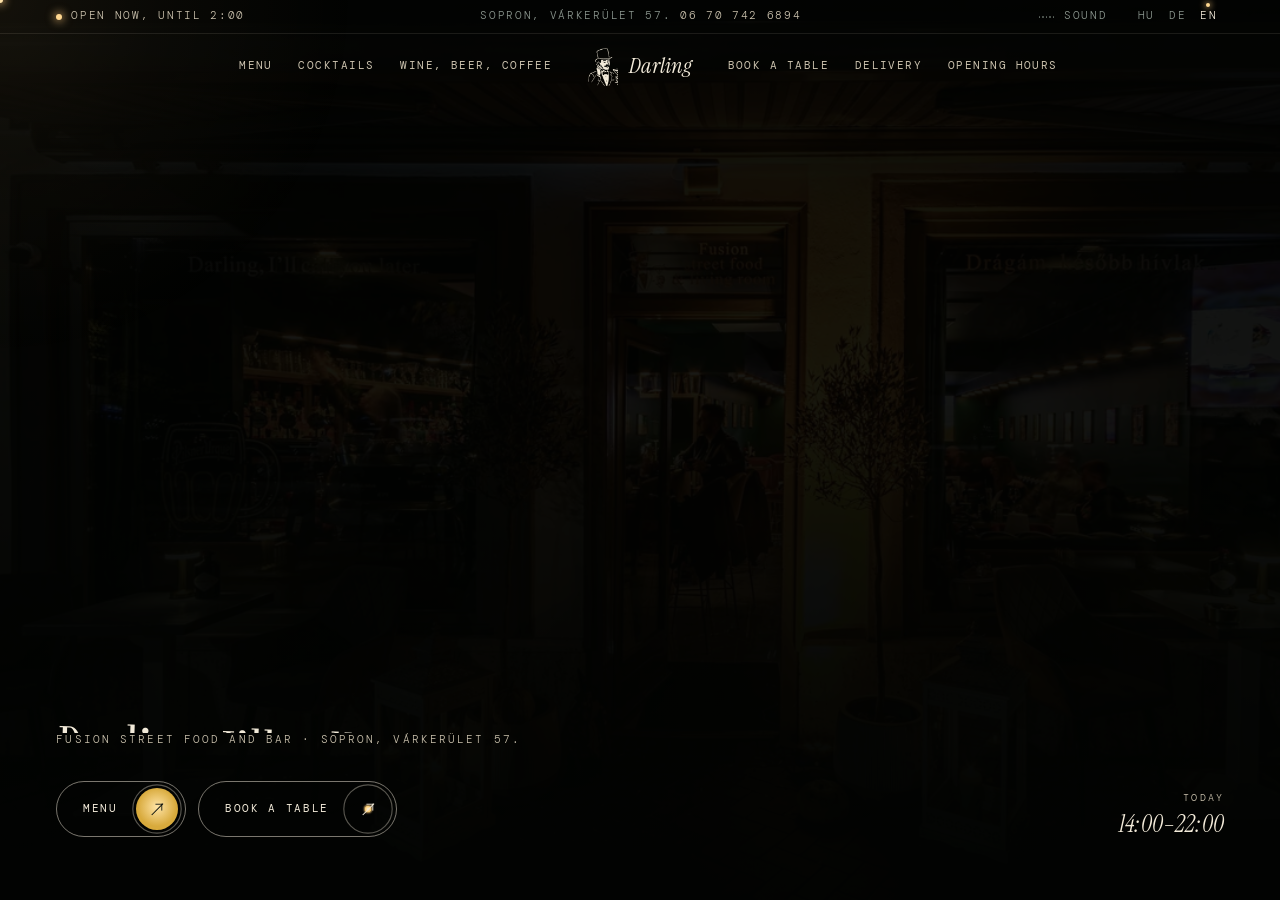
==== commit 5806d47c: "v9-hang: hangkulissza (Web Audio, alapból ki): izzószál-csendülés a gombokon, lámpazümmögés, tárcsa " ====
--- a/site/index.html
+++ b/site/index.html
@@ -11,12 +11,12 @@
 <meta property="og:description" content="Street food, koktélok és kávé a soproni Várkerületen.">
 <meta property="og:image" content="https://curious-ganache-0c354a.netlify.app/img/hero-1400.webp">
 <meta name="twitter:card" content="summary_large_image">
-<link rel="icon" href="img/favicon.svg?v=9" type="image/svg+xml">
+<link rel="icon" href="img/favicon.svg?v=10" type="image/svg+xml">
 <link rel="preload" href="fonts/imbue-latin-opsz-normal.woff2" as="font" type="font/woff2" crossorigin>
 <link rel="preload" href="fonts/imbue-latin-ext-opsz-normal.woff2" as="font" type="font/woff2" crossorigin>
 <link rel="preload" href="fonts/dm-mono-latin-300-normal.woff2" as="font" type="font/woff2" crossorigin>
-<link rel="preload" as="image" href="img/hero-1400.webp?v=9" imagesrcset="img/hero-800.webp?v=9 800w, img/hero-1400.webp?v=9 1400w, img/hero-2400.webp?v=9 2400w" imagesizes="100vw" fetchpriority="high">
-<link rel="stylesheet" href="css/style.css?v=9">
+<link rel="preload" as="image" href="img/hero-1400.webp?v=10" imagesrcset="img/hero-800.webp?v=10 800w, img/hero-1400.webp?v=10 1400w, img/hero-2400.webp?v=10 2400w" imagesizes="100vw" fetchpriority="high">
+<link rel="stylesheet" href="css/style.css?v=10">
 <script type="application/ld+json">{"@context":"https://schema.org","@type":"BarOrPub","name":"Darling, I’ll call you later…","alternateName":"Darling Sopron","url":"https://curious-ganache-0c354a.netlify.app/","image":"https://curious-ganache-0c354a.netlify.app/img/hero-1400.webp","telephone":"+36707426894","email":"darlingsopron@gmail.com","address":{"@type":"PostalAddress","streetAddress":"Várkerület 57.","addressLocality":"Sopron","postalCode":"9400","addressCountry":"HU"},"servesCuisine":["Street food","Burger","Poke bowl"],"acceptsReservations":true,"hasMenu":"https://darling.waiterio.com/hu/menu","sameAs":["https://www.instagram.com/darlingsopron/","https://www.facebook.com/profile.php?id=61559651763220"],"openingHoursSpecification":[{"@type":"OpeningHoursSpecification","dayOfWeek":"Sunday","opens":"14:00","closes":"22:00"},{"@type":"OpeningHoursSpecification","dayOfWeek":"Monday","opens":"12:00","closes":"23:00"},{"@type":"OpeningHoursSpecification","dayOfWeek":"Tuesday","opens":"12:00","closes":"23:00"},{"@type":"OpeningHoursSpecification","dayOfWeek":"Wednesday","opens":"12:00","closes":"23:00"},{"@type":"OpeningHoursSpecification","dayOfWeek":"Thursday","opens":"12:00","closes":"23:00"},{"@type":"OpeningHoursSpecification","dayOfWeek":"Friday","opens":"13:00","closes":"01:00"},{"@type":"OpeningHoursSpecification","dayOfWeek":"Saturday","opens":"13:00","closes":"02:00"}]}</script>
 
 <script>
@@ -46,9 +46,10 @@
   <div class="hd__strip">
     <span class="live" id="live"><i></i><span id="liveTxt">Nyitvatartás</span></span>
     <a class="hd__tel" href="tel:+36707426894"><i>Sopron, Várkerület 57.</i>06 70 742 6894</a>
+    <div class="hd__r"><button type="button" class="snd" aria-pressed="false"><span class="snd__w" aria-hidden="true"><i></i><i></i><i></i><i></i><i></i></span><span data-i18n="snd">Hang</span></button>
     <div class="lang" role="group" aria-label="Nyelv / Sprache / Language">
       <button type="button" data-lang="hu" aria-pressed="true">HU</button><button type="button" data-lang="de" aria-pressed="false">DE</button><button type="button" data-lang="en" aria-pressed="false">EN</button>
-    </div>
+    </div></div>
   </div>
   <div class="hd__bar">
     <nav class="hd__nav" aria-label="Fő menü">
@@ -58,7 +59,7 @@
         <a href="#italok" data-i18n="n3">Bor, sör, kávé</a>
       </div>
       <a class="hd__brand" href="#top" aria-label="Darling, I’ll call you later, vissza az elejére">
-        <img src="img/logo-hd.webp?v=9" alt="" width="34" height="43">
+        <img src="img/logo-hd.webp?v=10" alt="" width="34" height="43">
         <span class="hd__name">Darling</span>
       </a>
       <div class="hd__grp hd__grp--r">
@@ -68,6 +69,7 @@
       </div>
     </nav>
     <div class="hd__mob">
+      <button type="button" class="snd snd--m" aria-pressed="false"><span class="snd__w" aria-hidden="true"><i></i><i></i><i></i><i></i><i></i></span><span class="sr" data-i18n="snd">Hang</span></button>
       <div class="lang" role="group" aria-label="Nyelv / Sprache / Language">
         <button type="button" data-lang="hu" aria-pressed="true">HU</button><button type="button" data-lang="de" aria-pressed="false">DE</button><button type="button" data-lang="en" aria-pressed="false">EN</button>
       </div>
@@ -90,7 +92,7 @@
 
 <section class="hero" id="top" data-gl="1">
   <div class="hero__stack">
-    <img class="hero__img" src="img/hero-1400.webp?v=9" srcset="img/hero-800.webp?v=9 800w, img/hero-1400.webp?v=9 1400w, img/hero-2400.webp?v=9 2400w" sizes="100vw" alt="A Darling bejárata este a Várkerületen: nyitott ajtó, lámpások, asztalok a járdán" width="2400" height="1597" fetchpriority="high">
+    <img class="hero__img" src="img/hero-1400.webp?v=10" srcset="img/hero-800.webp?v=10 800w, img/hero-1400.webp?v=10 1400w, img/hero-2400.webp?v=10 2400w" sizes="100vw" alt="A Darling bejárata este a Várkerületen: nyitott ajtó, lámpások, asztalok a járdán" width="2400" height="1597" fetchpriority="high">
     <div class="hero__shade"></div>
     <div class="hero__dark" id="heroDark"></div>
   </div>
@@ -110,9 +112,9 @@
     <h2 class="sr" id="aboutH" data-i18n="aboutH">Rólunk</h2>
     <p class="lede" id="lede" data-i18n="lede">Két terem és egy terasz a Várkerületen, mindkét teremben harminc hely. A konyha fél egytől fél tízig süti a burgereket és rakja össze a poke bowlokat, a bárpult pénteken egyig, szombaton kettőig van nyitva.</p>
     <div class="about__pics">
-      <figure class="ph ph--a" style="--i:0"><div class="ph__in"><img src="img/bar-1400.webp?v=9" srcset="img/bar-800.webp?v=9 800w, img/bar-1400.webp?v=9 1400w, img/bar-2200.webp?v=9 2200w" sizes="(min-width: 900px) 40vw, 100vw" alt="A bárpult este: polcok tele üvegekkel, sárga steppelt pultfront" loading="lazy" width="1400" height="953"></div><figcaption><b>01</b><span data-i18n="capBar">A bárpult</span></figcaption></figure>
-      <figure class="ph ph--c" style="--i:1"><div class="ph__in"><img src="img/asztal-800.webp?v=9" srcset="img/asztal-800.webp?v=9 800w, img/asztal-1400.webp?v=9 1400w" sizes="(min-width: 900px) 20vw, 50vw" alt="Koktél és itallap a fapulton, asztali lámpa fényénél" loading="lazy" width="800" height="1067"></div><figcaption><b>02</b><span data-i18n="capAsztal">Koktél és itallap</span></figcaption></figure>
-      <figure class="ph ph--b" style="--i:2"><div class="ph__in"><img src="img/terasz-1400.webp?v=9" srcset="img/terasz-800.webp?v=9 800w, img/terasz-1400.webp?v=9 1400w" sizes="(min-width: 900px) 40vw, 50vw" alt="A terasz este, napernyők alatt hősugárzók és asztali lámpák" loading="lazy" width="1400" height="951"></div><figcaption><b>03</b><span data-i18n="capTerasz">Terasz a Várkerületen, hősugárzókkal</span></figcaption></figure>
+      <figure class="ph ph--a" style="--i:0"><div class="ph__in"><img src="img/bar-1400.webp?v=10" srcset="img/bar-800.webp?v=10 800w, img/bar-1400.webp?v=10 1400w, img/bar-2200.webp?v=10 2200w" sizes="(min-width: 900px) 40vw, 100vw" alt="A bárpult este: polcok tele üvegekkel, sárga steppelt pultfront" loading="lazy" width="1400" height="953"></div><figcaption><b>01</b><span data-i18n="capBar">A bárpult</span></figcaption></figure>
+      <figure class="ph ph--c" style="--i:1"><div class="ph__in"><img src="img/asztal-800.webp?v=10" srcset="img/asztal-800.webp?v=10 800w, img/asztal-1400.webp?v=10 1400w" sizes="(min-width: 900px) 20vw, 50vw" alt="Koktél és itallap a fapulton, asztali lámpa fényénél" loading="lazy" width="800" height="1067"></div><figcaption><b>02</b><span data-i18n="capAsztal">Koktél és itallap</span></figcaption></figure>
+      <figure class="ph ph--b" style="--i:2"><div class="ph__in"><img src="img/terasz-1400.webp?v=10" srcset="img/terasz-800.webp?v=10 800w, img/terasz-1400.webp?v=10 1400w" sizes="(min-width: 900px) 40vw, 50vw" alt="A terasz este, napernyők alatt hősugárzók és asztali lámpák" loading="lazy" width="1400" height="951"></div><figcaption><b>03</b><span data-i18n="capTerasz">Terasz a Várkerületen, hősugárzókkal</span></figcaption></figure>
     </div>
   </div>
 </section>
@@ -154,7 +156,7 @@
     <p class="drinks__lede" data-i18n="drLede">A borlapon Ráspi, Prantner, Jandl és Lővér, a sörök között Münchner Helles, Guinness és Mort Subite. A házi limonádét két méretben kérheted.</p>
   </div>
   <div class="drinks__grid" id="drGrid"></div>
-  <figure class="drinks__pic ph"><div class="ph__in"><img src="img/sor-1100.webp?v=9" srcset="img/sor-600.webp?v=9 600w, img/sor-1100.webp?v=9 1100w" sizes="(min-width: 900px) 30vw, 80vw" alt="Csapolt sör korsóban a pulton" loading="lazy" width="1100" height="1619"></div></figure>
+  <figure class="drinks__pic ph"><div class="ph__in"><img src="img/sor-1100.webp?v=10" srcset="img/sor-600.webp?v=10 600w, img/sor-1100.webp?v=10 1100w" sizes="(min-width: 900px) 30vw, 80vw" alt="Csapolt sör korsóban a pulton" loading="lazy" width="1100" height="1619"></div></figure>
 </section>
 
 <section class="sec book" id="foglalas" aria-labelledby="bookH">
@@ -185,7 +187,7 @@
 </section>
 
 <section class="sec deliv" id="rendeles" aria-labelledby="delH">
-  <figure class="deliv__pic ph"><div class="ph__in"><img src="img/w-burger-1400.webp?v=9" srcset="img/w-burger-800.webp?v=9 800w, img/w-burger-1400.webp?v=9 1400w" sizes="(min-width: 900px) 52vw, 100vw" alt="Smashed burger piros tányéron, mögötte korsó sör" loading="lazy" width="1400" height="788"></div></figure>
+  <figure class="deliv__pic ph"><div class="ph__in"><img src="img/w-burger-1400.webp?v=10" srcset="img/w-burger-800.webp?v=10 800w, img/w-burger-1400.webp?v=10 1400w" sizes="(min-width: 900px) 52vw, 100vw" alt="Smashed burger piros tányéron, mögötte korsó sör" loading="lazy" width="1400" height="788"></div></figure>
   <div class="deliv__txt">
     <h2 class="h2 bl" id="delH" data-i18n="delH">Házhozszállítás</h2>
     <dl class="facts">
@@ -220,7 +222,7 @@
       <span class="addr__v"><a class="ul" href="https://www.instagram.com/darlingsopron/" target="_blank" rel="noopener">Instagram</a> · <a class="ul" href="https://www.facebook.com/profile.php?id=61559651763220" target="_blank" rel="noopener">Facebook</a></span>
     </address>
     <div class="map" id="map">
-      <img src="img/terasz2-800.webp?v=9" srcset="img/terasz2-800.webp?v=9 800w, img/terasz2-1400.webp?v=9 1400w" sizes="(min-width: 900px) 44vw, 100vw" alt="A Darling homlokzata és terasza este a Várkerületen" loading="lazy" width="1400" height="951">
+      <img src="img/terasz2-800.webp?v=10" srcset="img/terasz2-800.webp?v=10 800w, img/terasz2-1400.webp?v=10 1400w" sizes="(min-width: 900px) 44vw, 100vw" alt="A Darling homlokzata és terasza este a Várkerületen" loading="lazy" width="1400" height="951">
       <div class="map__ov">
         <p data-i18n="mapP">A térkép a Google szolgáltatása, betöltéskor a Google sütiket használhat.</p>
         <button type="button" class="go go--line" id="mapGo"><span data-i18n="mapGo">Térkép betöltése</span><i class="go__ar" aria-hidden="true"></i></button>
@@ -233,7 +235,7 @@
 
 <footer class="ft" id="ft">
   <div class="ft__in">
-    <img class="ft__logo" src="img/logo-ft.webp?v=9" alt="" width="180" height="227" fetchpriority="low">
+    <img class="ft__logo" src="img/logo-ft.webp?v=10" alt="" width="180" height="227" fetchpriority="low">
     <p class="ft__big"><span data-i18n="ftBig">Drágám, később hívlak…</span></p>
     <div class="ft__cols">
       <p><b>Darling, I’ll call you later…</b><br>9400 Sopron, Várkerület 57–59.<br><a href="tel:+36707426894">06 70 742 6894</a><br><a href="mailto:darlingsopron@gmail.com">darlingsopron@gmail.com</a></p>
@@ -246,7 +248,7 @@
 <canvas class="smoke" id="smoke" aria-hidden="true"></canvas>
 <div class="glow" id="glow" aria-hidden="true"></div>
 <div class="cur" id="cur" aria-hidden="true"><i class="cur__d"></i><i class="cur__r"><svg viewBox="-17 -17 34 34"><circle r="15.5"/><g id="curH"></g></svg></i></div>
-<script src="js/szovegek.js?v=9"></script>
-<script src="js/app.min.js?v=9" defer></script>
+<script src="js/szovegek.js?v=10"></script>
+<script src="js/app.min.js?v=10" defer></script>
 </body>
 </html>
--- a/site/css/style.css
+++ b/site/css/style.css
@@ -134,7 +134,7 @@
 .pend svg{position:absolute;left:0;bottom:0;width:50px;height:25px;overflow:visible}
 .pend__s{fill:#0d1511;stroke:var(--gold2);stroke-width:1}
 .pend__b{position:absolute;left:50%;bottom:-5px;width:9px;height:9px;margin-left:-4.5px;border-radius:50%;background:#fff0c8;box-shadow:0 0 14px 5px rgba(var(--warm),.55),0 0 60px 26px rgba(var(--warm),.12);opacity:0}
-.pend__c{position:absolute;left:50%;top:calc(100% - 8px);width:min(96vw,780px);height:min(66vh,540px);margin-left:max(-48vw,-390px);background:url(../img/deco-lit.png?v=9) 0 0/120px 60px,conic-gradient(from 148deg at 50% 0,rgba(var(--warm),0) 0deg,rgba(var(--warm),.07) 14deg,rgba(var(--warm),.15) 28deg,rgba(var(--warm),.17) 32deg,rgba(var(--warm),.15) 36deg,rgba(var(--warm),.07) 50deg,rgba(var(--warm),0) 64deg,rgba(var(--warm),0) 360deg);-webkit-mask-image:conic-gradient(from 148deg at 50% 0,rgba(0,0,0,0) 0deg,#000 22deg,#000 42deg,rgba(0,0,0,0) 64deg,rgba(0,0,0,0) 360deg),radial-gradient(ellipse 36% 100% at 50% 0,#000 0,rgba(0,0,0,.7) 38%,rgba(0,0,0,.28) 68%,rgba(0,0,0,0) 100%);-webkit-mask-composite:source-in;mask-image:conic-gradient(from 148deg at 50% 0,rgba(0,0,0,0) 0deg,#000 22deg,#000 42deg,rgba(0,0,0,0) 64deg,rgba(0,0,0,0) 360deg),radial-gradient(ellipse 36% 100% at 50% 0,#000 0,rgba(0,0,0,.7) 38%,rgba(0,0,0,.28) 68%,rgba(0,0,0,0) 100%);mask-composite:intersect;opacity:0;z-index:-1}
+.pend__c{position:absolute;left:50%;top:calc(100% - 8px);width:min(96vw,780px);height:min(66vh,540px);margin-left:max(-48vw,-390px);background:url(../img/deco-lit.png?v=10) 0 0/120px 60px,conic-gradient(from 148deg at 50% 0,rgba(var(--warm),0) 0deg,rgba(var(--warm),.07) 14deg,rgba(var(--warm),.15) 28deg,rgba(var(--warm),.17) 32deg,rgba(var(--warm),.15) 36deg,rgba(var(--warm),.07) 50deg,rgba(var(--warm),0) 64deg,rgba(var(--warm),0) 360deg);-webkit-mask-image:conic-gradient(from 148deg at 50% 0,rgba(0,0,0,0) 0deg,#000 22deg,#000 42deg,rgba(0,0,0,0) 64deg,rgba(0,0,0,0) 360deg),radial-gradient(ellipse 36% 100% at 50% 0,#000 0,rgba(0,0,0,.7) 38%,rgba(0,0,0,.28) 68%,rgba(0,0,0,0) 100%);-webkit-mask-composite:source-in;mask-image:conic-gradient(from 148deg at 50% 0,rgba(0,0,0,0) 0deg,#000 22deg,#000 42deg,rgba(0,0,0,0) 64deg,rgba(0,0,0,0) 360deg),radial-gradient(ellipse 36% 100% at 50% 0,#000 0,rgba(0,0,0,.7) 38%,rgba(0,0,0,.28) 68%,rgba(0,0,0,0) 100%);mask-composite:intersect;opacity:0;z-index:-1}
 .pend.is-lit .pend__b,.pend.is-lit .pend__c{animation:lampOn 1.3s linear both}
 .pend.is-lit .pend__c{animation-delay:.05s}
 @keyframes lampOn{0%{opacity:0}7%{opacity:.85}11%{opacity:.08}19%{opacity:.7}23%{opacity:.15}36%{opacity:1}100%{opacity:1}}
@@ -386,18 +386,18 @@
 .wall{position:absolute;inset:0;z-index:-1;overflow:hidden;pointer-events:none}
 .wall__spot{position:absolute;left:0;top:0;width:640px;height:640px;opacity:0;transition:opacity .5s;will-change:transform;-webkit-mask-image:radial-gradient(closest-side,#000 0,rgba(0,0,0,.55) 45%,rgba(0,0,0,0) 100%);mask-image:radial-gradient(closest-side,#000 0,rgba(0,0,0,.55) 45%,rgba(0,0,0,0) 100%)}
 .wall__spot.is-on{opacity:.5}
-.wall__pat{position:absolute;inset:0;background:url(../img/deco-lit.png?v=9) 0 0/120px 60px}
+.wall__pat{position:absolute;inset:0;background:url(../img/deco-lit.png?v=10) 0 0/120px 60px}
 /* füst a lámpák fényében: gépen élő WebGL (#smoke), máshol álló füstkép a kúpban */
 /* nagy képernyő hardveres GPU nélkül: csak a kezdőkép halvány párája marad, hogy a görgetés sima legyen */
 html.lite-smoke .dsmk{display:none}
-html.desk .pend__c::after{content:"";position:absolute;inset:0;background:url(../img/smoke.webp?v=9) 50% 0/100% 100% no-repeat;opacity:.4}
+html.desk .pend__c::after{content:"";position:absolute;inset:0;background:url(../img/smoke.webp?v=10) 50% 0/100% 100% no-repeat;opacity:.4}
 html.gl-smoke .pend__c::after{display:none}
 .smoke{position:fixed;left:0;top:0;width:100%;height:100vh;height:100lvh;pointer-events:none;z-index:45;display:none}
 html.gl-smoke .smoke{display:block}
 html.intro-on .smoke{z-index:121}
 html.gl-smoke .intro__smk,html.gl-smoke .dsmk{display:none}
 .smk{position:absolute;left:0;right:0;bottom:0;height:34%;pointer-events:none;overflow:hidden}
-.smk i{position:absolute;left:0;top:0;bottom:0;width:200%;background:url(../img/smoke-band-s.webp?v=9) 0 100%/50% 100% repeat-x;opacity:.15;animation:smk 120s linear infinite;will-change:transform}
+.smk i{position:absolute;left:0;top:0;bottom:0;width:200%;background:url(../img/smoke-band-s.webp?v=10) 0 100%/50% 100% repeat-x;opacity:.15;animation:smk 120s linear infinite;will-change:transform}
 .smk i+i{opacity:.08;animation-name:smk2;animation-duration:180s}
 @keyframes smk{from{transform:translate3d(0,0,0)}to{transform:translate3d(-50%,0,0)}}
 @keyframes smk2{from{transform:translate3d(-50%,0,0) scaleY(-1)}to{transform:translate3d(0,0,0) scaleY(-1)}}
@@ -406,12 +406,12 @@
 html.no-anim .smk i{animation:none}
 .bar__deck{isolation:isolate}
 .dsmk{position:absolute;left:-42%;right:-42%;top:-12%;bottom:-16%;z-index:-1;pointer-events:none}
-.dsmk i{position:absolute;inset:0;background:url(../img/fust-pult-1.webp?v=9) center/100% 100% no-repeat;opacity:.8;animation:dDrift 16s ease-in-out infinite alternate}
-.dsmk i+i{background-image:url(../img/fust-pult-2.webp?v=9);opacity:1;animation:dDrift2 21s ease-in-out infinite alternate,dFade 11s ease-in-out infinite alternate}
+.dsmk i{position:absolute;inset:0;background:url(../img/fust-pult-1.webp?v=10) center/100% 100% no-repeat;opacity:.8;animation:dDrift 16s ease-in-out infinite alternate}
+.dsmk i+i{background-image:url(../img/fust-pult-2.webp?v=10);opacity:1;animation:dDrift2 21s ease-in-out infinite alternate,dFade 11s ease-in-out infinite alternate}
 .dsmk.is-off i{animation-play-state:paused;will-change:auto}
 html.no-anim .dsmk i{animation:none}
 .intro__smk{position:absolute;inset:0;z-index:2;opacity:0;pointer-events:none;overflow:hidden;-webkit-mask-image:radial-gradient(48% 60% at 50% 56%,#000 0,rgba(0,0,0,.5) 55%,rgba(0,0,0,0) 100%);mask-image:radial-gradient(48% 60% at 50% 56%,#000 0,rgba(0,0,0,.5) 55%,rgba(0,0,0,0) 100%)}
-.intro__smk i{position:absolute;left:0;top:8%;bottom:4%;width:200%;background:url(../img/smoke-band-s.webp?v=9) 0 50%/50% 100% repeat-x;opacity:.55;animation:smk 38s linear infinite}
+.intro__smk i{position:absolute;left:0;top:8%;bottom:4%;width:200%;background:url(../img/smoke-band-s.webp?v=10) 0 50%/50% 100% repeat-x;opacity:.55;animation:smk 38s linear infinite}
 .intro__smk i+i{opacity:.32;animation-name:smk2;animation-duration:55s}
 .smk.is-off i{animation-play-state:paused;will-change:auto}
 
@@ -470,8 +470,8 @@
 /* álló füstkép a lámpakúpban: csak érintőn és kis képernyőn (gépen WebGL füst van) */
 @media (hover:none),(pointer:coarse),(max-width:1023px){
 .pend__f{position:absolute;left:50%;top:calc(100% - 8px);width:min(96vw,780px);height:min(66vh,540px);margin-left:max(-48vw,-390px);z-index:-1;opacity:0;pointer-events:none}
-.pend__f::before,.pend__f::after{content:"";position:absolute;inset:0;background:url(../img/fust-kup-1.webp?v=9) 50% 0/100% 100% no-repeat;transform-origin:50% 0;animation:fDrift 13s ease-in-out infinite alternate}
-.pend__f::after{background-image:url(../img/fust-kup-2.webp?v=9);animation:fDrift2 17s ease-in-out infinite alternate,fFade 9s ease-in-out infinite alternate}
+.pend__f::before,.pend__f::after{content:"";position:absolute;inset:0;background:url(../img/fust-kup-1.webp?v=10) 50% 0/100% 100% no-repeat;transform-origin:50% 0;animation:fDrift 13s ease-in-out infinite alternate}
+.pend__f::after{background-image:url(../img/fust-kup-2.webp?v=10);animation:fDrift2 17s ease-in-out infinite alternate,fFade 9s ease-in-out infinite alternate}
 @keyframes fDrift{from{transform:translate3d(-1.2%,0,0) scale(1)}to{transform:translate3d(1.2%,-2%,0) scale(1.05)}}
 @keyframes fDrift2{from{transform:translate3d(1.2%,-1%,0) scale(1.04)}to{transform:translate3d(-1.2%,1%,0) scale(1)}}
 @keyframes fFade{from{opacity:.12}to{opacity:1}}
@@ -481,3 +481,19 @@
 .pend__f.is-off::before,.pend__f.is-off::after{animation-play-state:paused}
 html.gl-smoke .pend__f{display:none}
 }
+/* hang kapcsoló: izzószál-hullám. Ki: lapos, halvány vonal. Be: meleg fényű, lassan lélegző hullám */
+.hd__r{display:flex;align-items:center;gap:22px}
+.snd{display:inline-flex;align-items:center;gap:10px;padding:6px 2px;font:300 .66rem/1 var(--mono);letter-spacing:.16em;text-transform:uppercase;color:var(--dim);transition:color .3s}
+.snd:hover,.snd[aria-pressed=true]{color:var(--cream)}
+.snd__w{display:flex;align-items:center;gap:2px;height:12px}
+.snd__w i{display:block;width:1.5px;height:2px;border-radius:1px;background:currentColor;opacity:.7;transition:height .5s var(--ease),background .4s,box-shadow .4s}
+.snd[aria-pressed=true] .snd__w i{background:#ffd890;opacity:1;box-shadow:0 0 5px rgba(var(--warm),.75);animation:sndW 1.6s ease-in-out infinite alternate}
+.snd[aria-pressed=true] .snd__w i:nth-child(2){animation-delay:-.4s;animation-duration:1.3s}
+.snd[aria-pressed=true] .snd__w i:nth-child(3){animation-delay:-.9s;animation-duration:1.9s}
+.snd[aria-pressed=true] .snd__w i:nth-child(4){animation-delay:-.2s;animation-duration:1.45s}
+.snd[aria-pressed=true] .snd__w i:nth-child(5){animation-delay:-1.1s;animation-duration:1.7s}
+@keyframes sndW{0%{height:3px}50%{height:9px}100%{height:5px}}
+.snd--m{width:28px;height:40px;justify-content:center;padding:0}
+.snd--m .snd__w{height:14px}
+html.no-snd .snd{display:none}
+@media (prefers-reduced-motion:reduce){.snd[aria-pressed=true] .snd__w i{animation:none;height:7px}}
